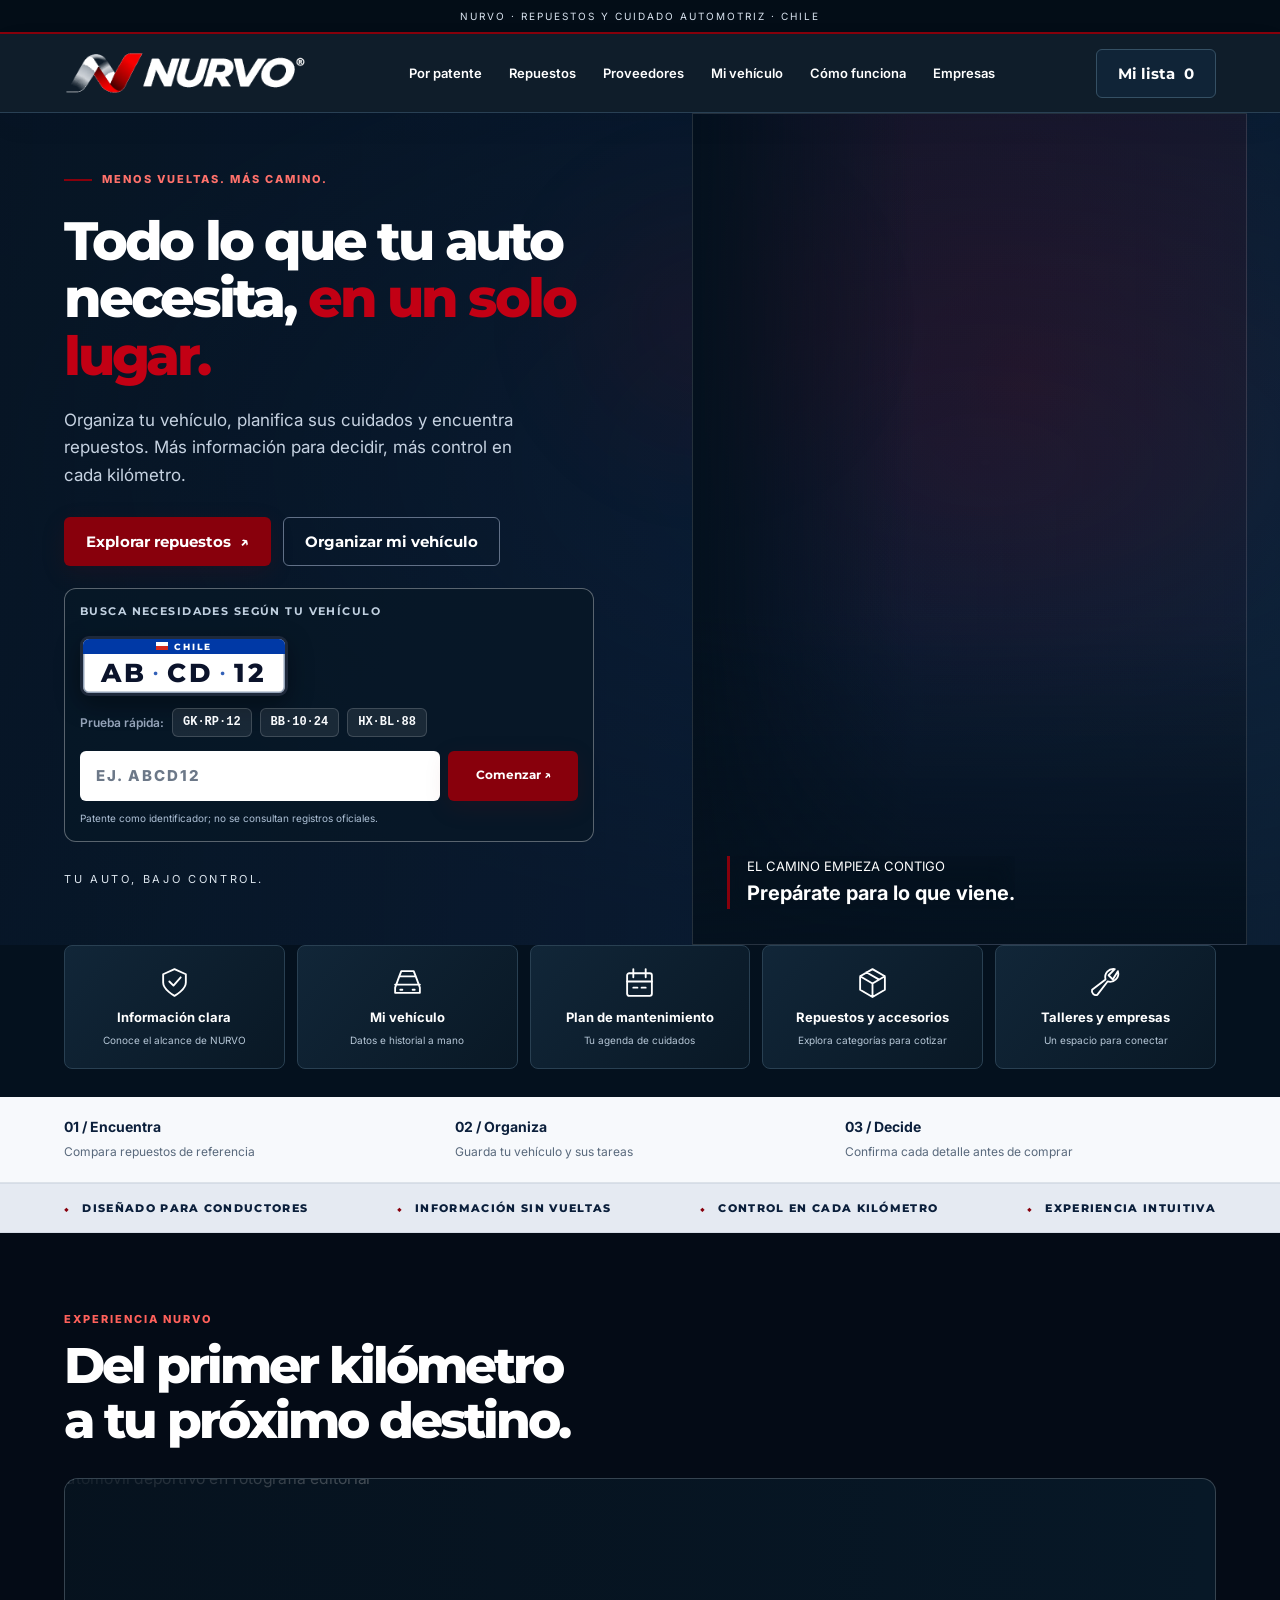
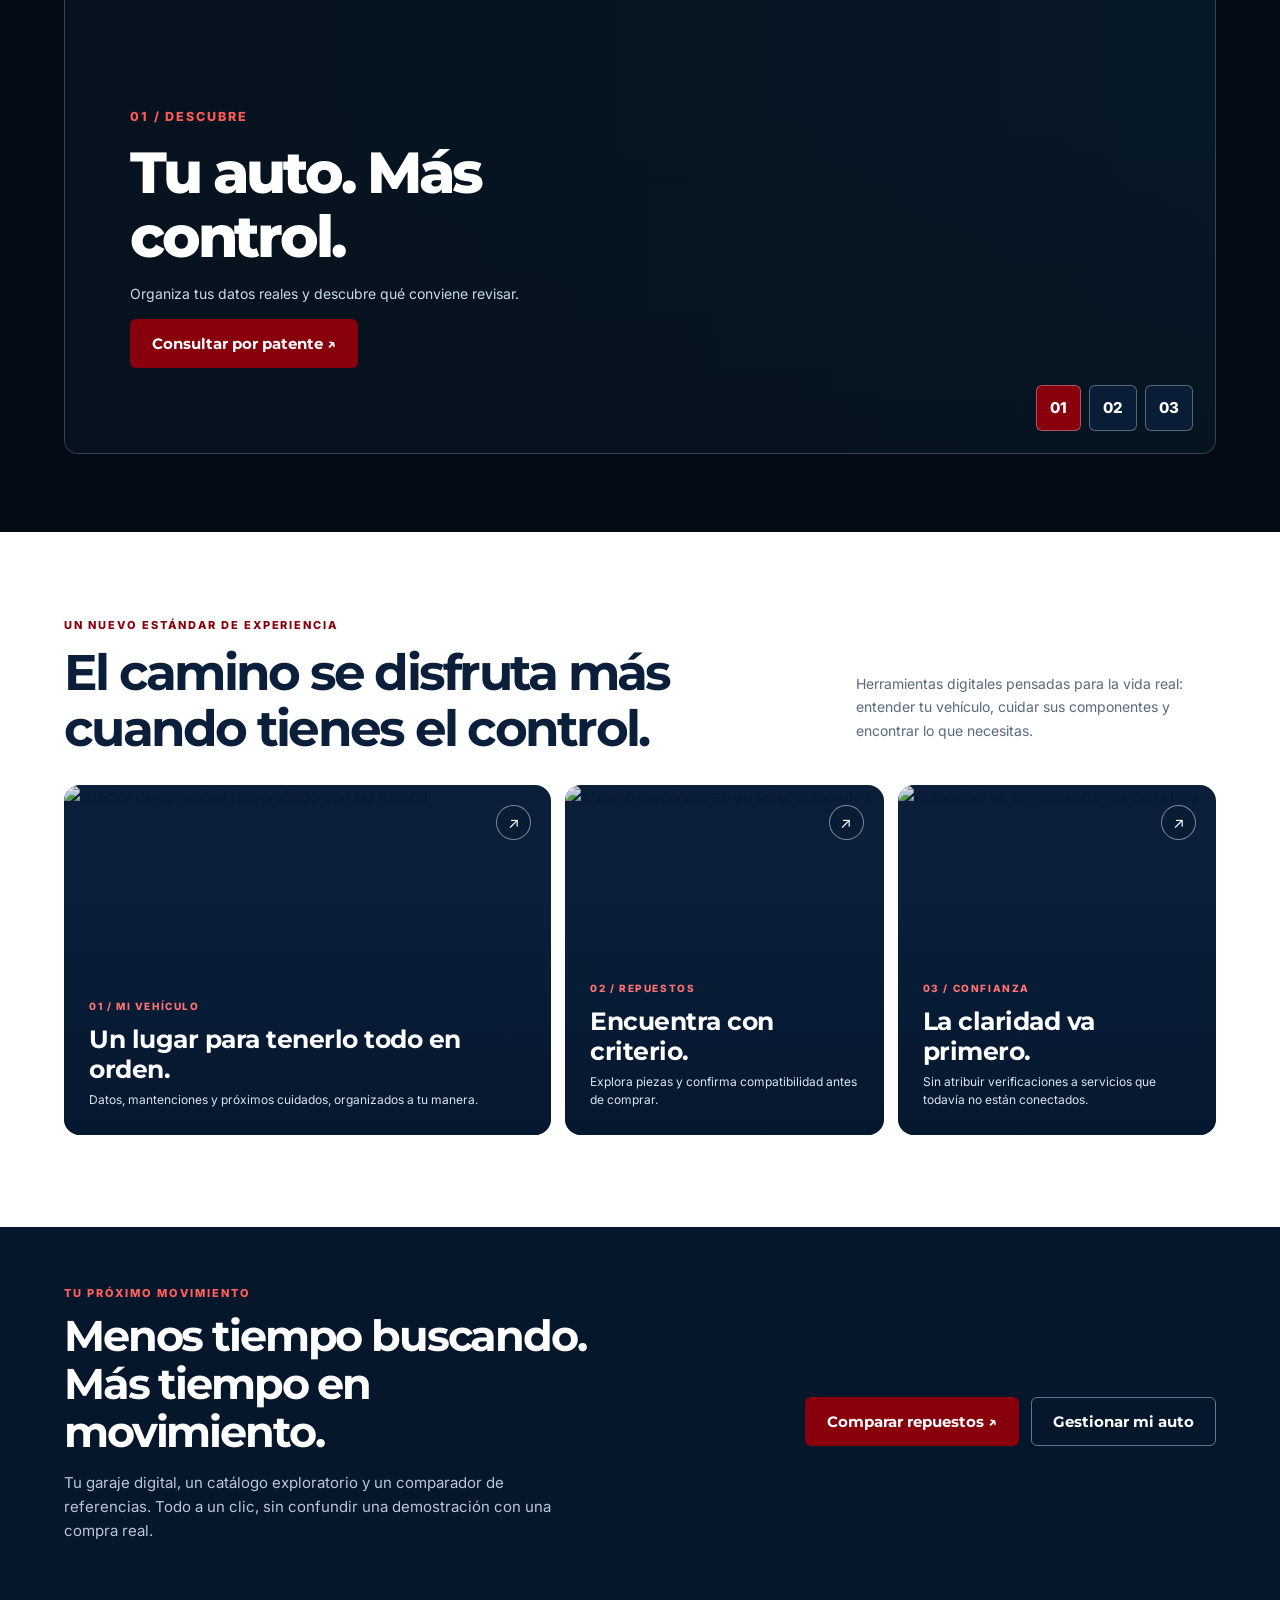
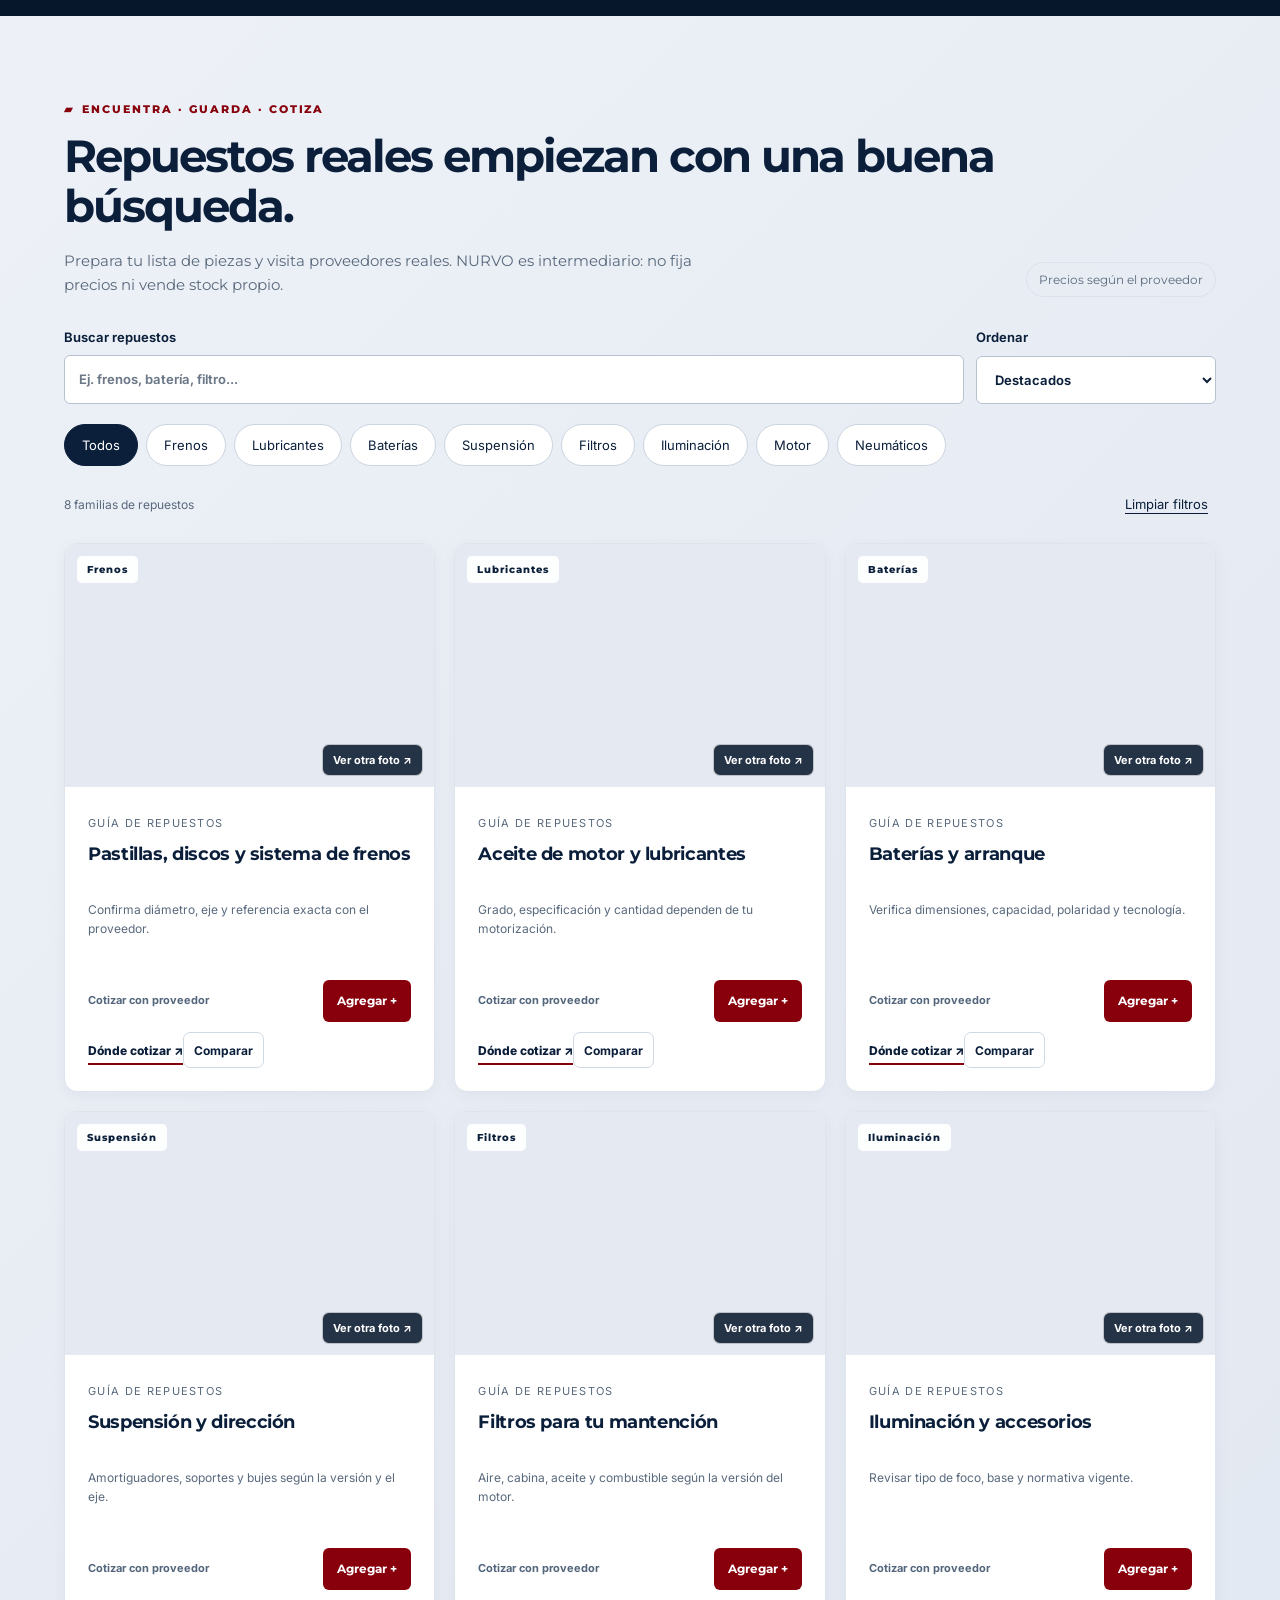
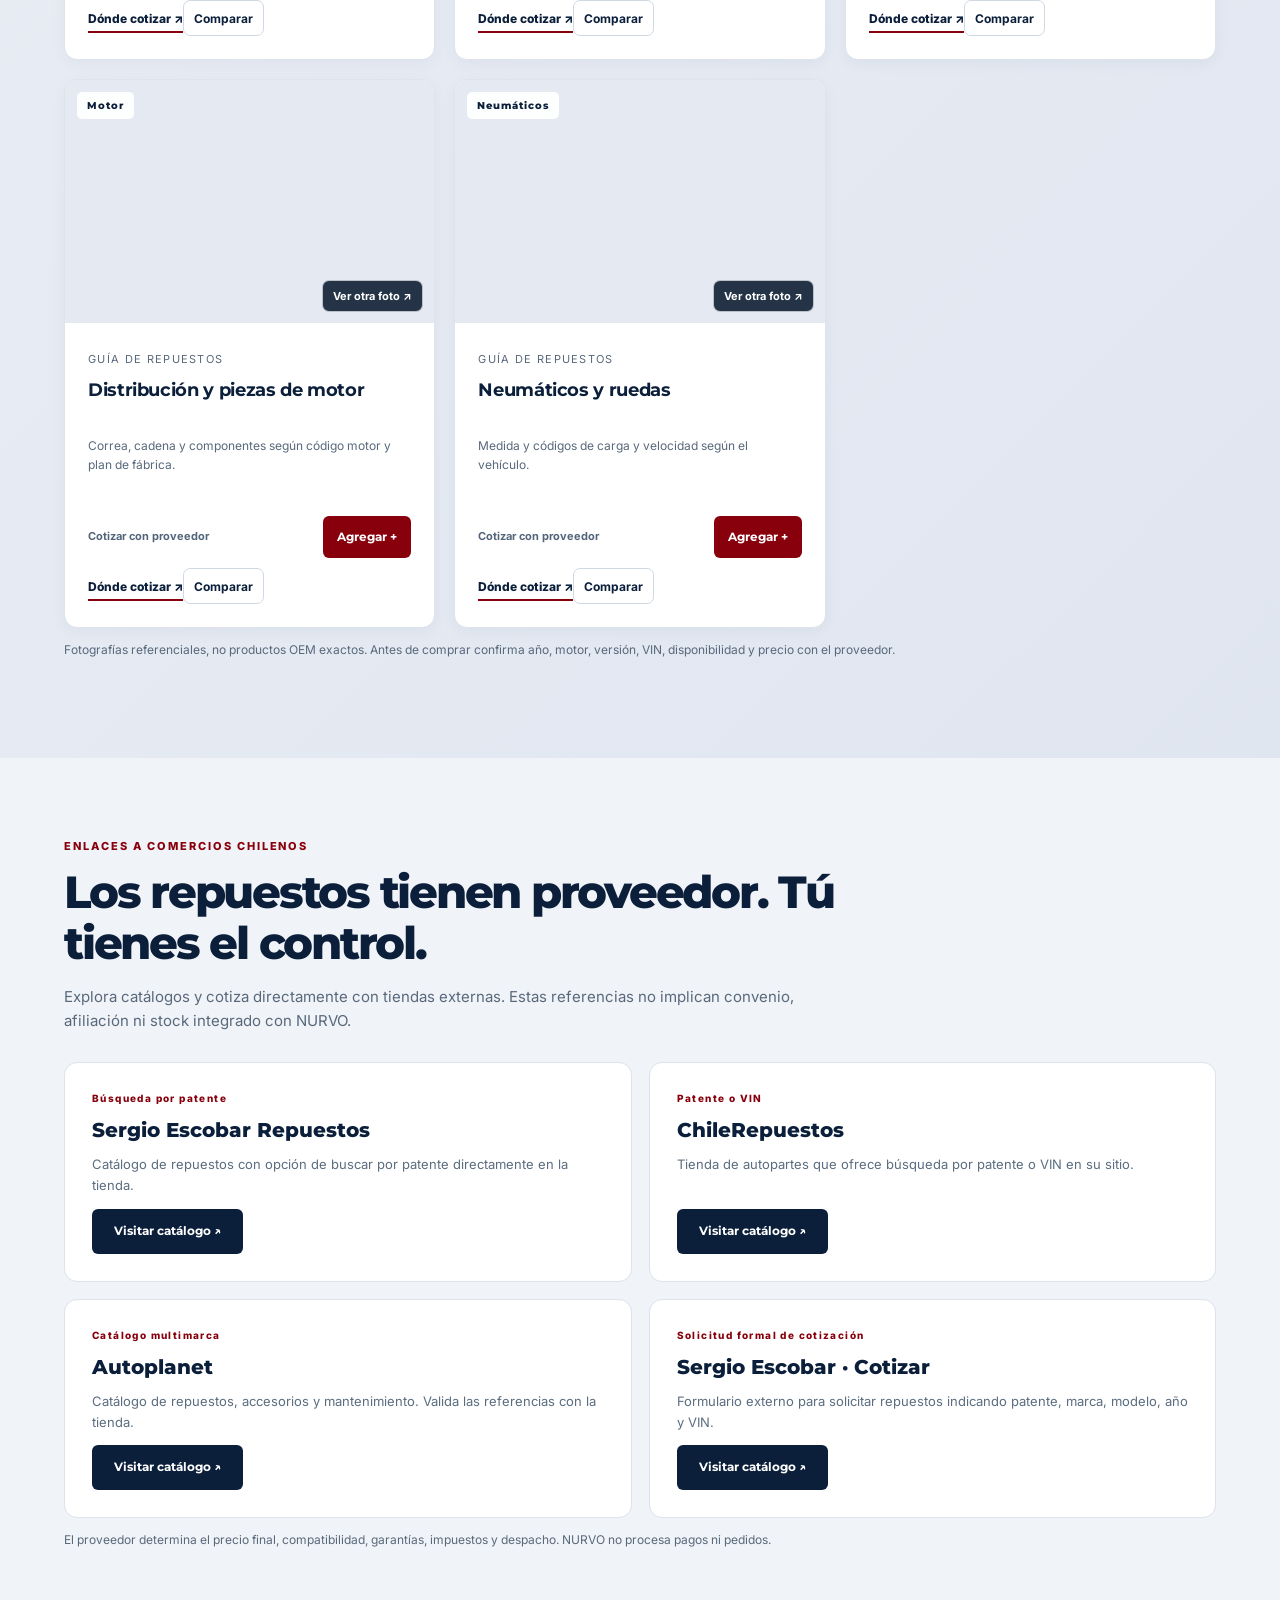
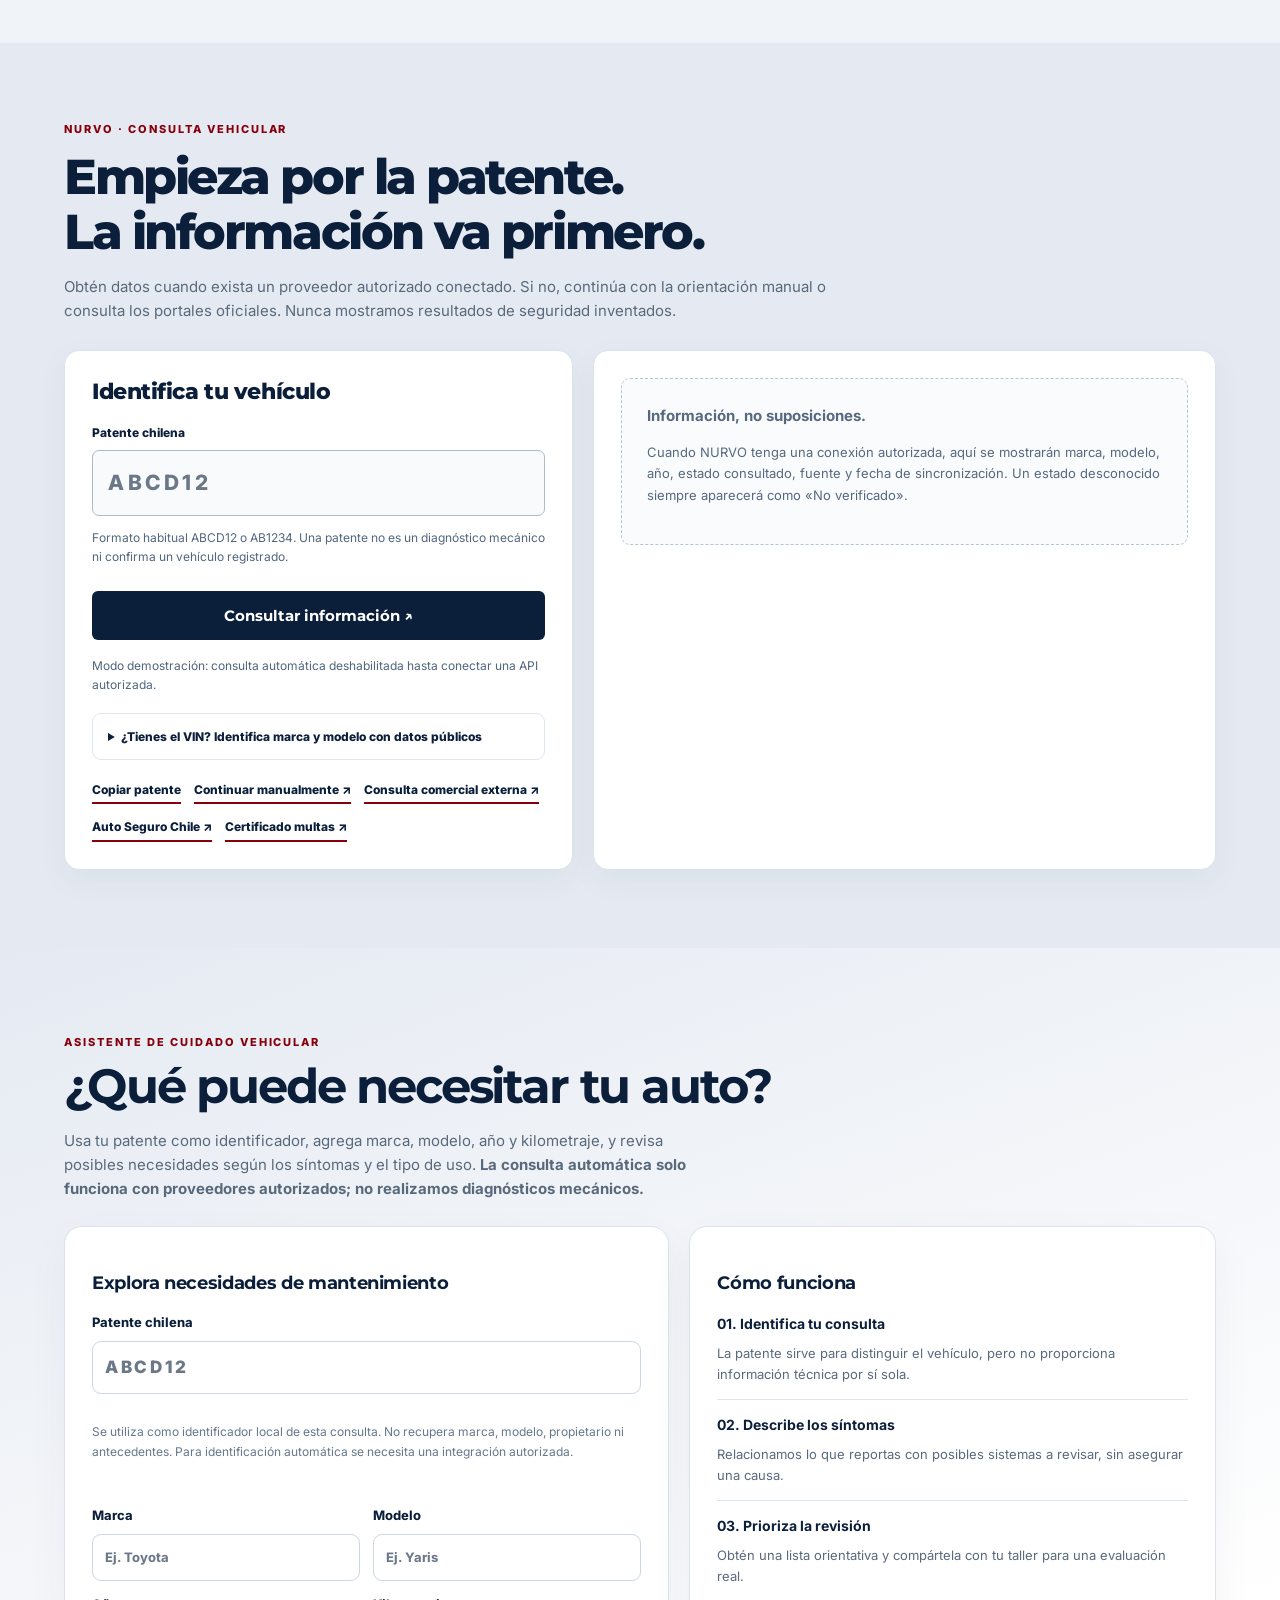
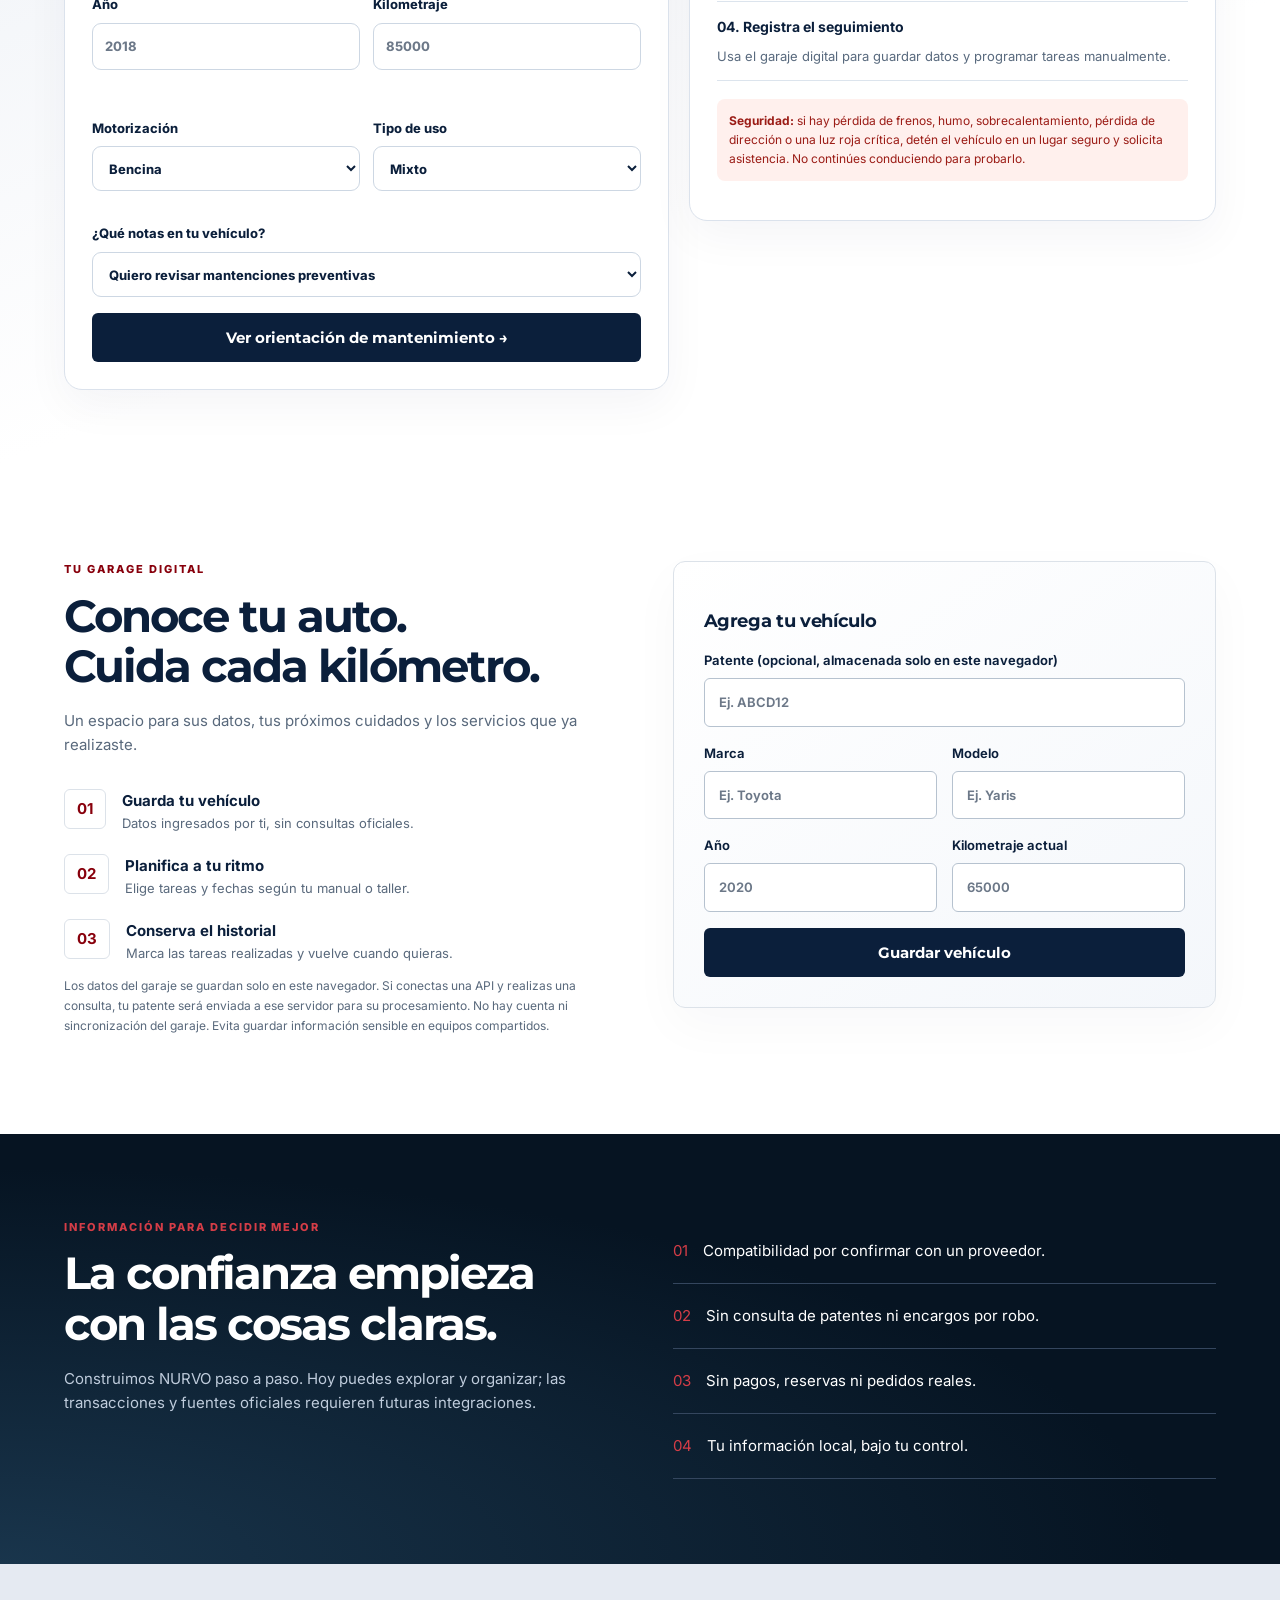
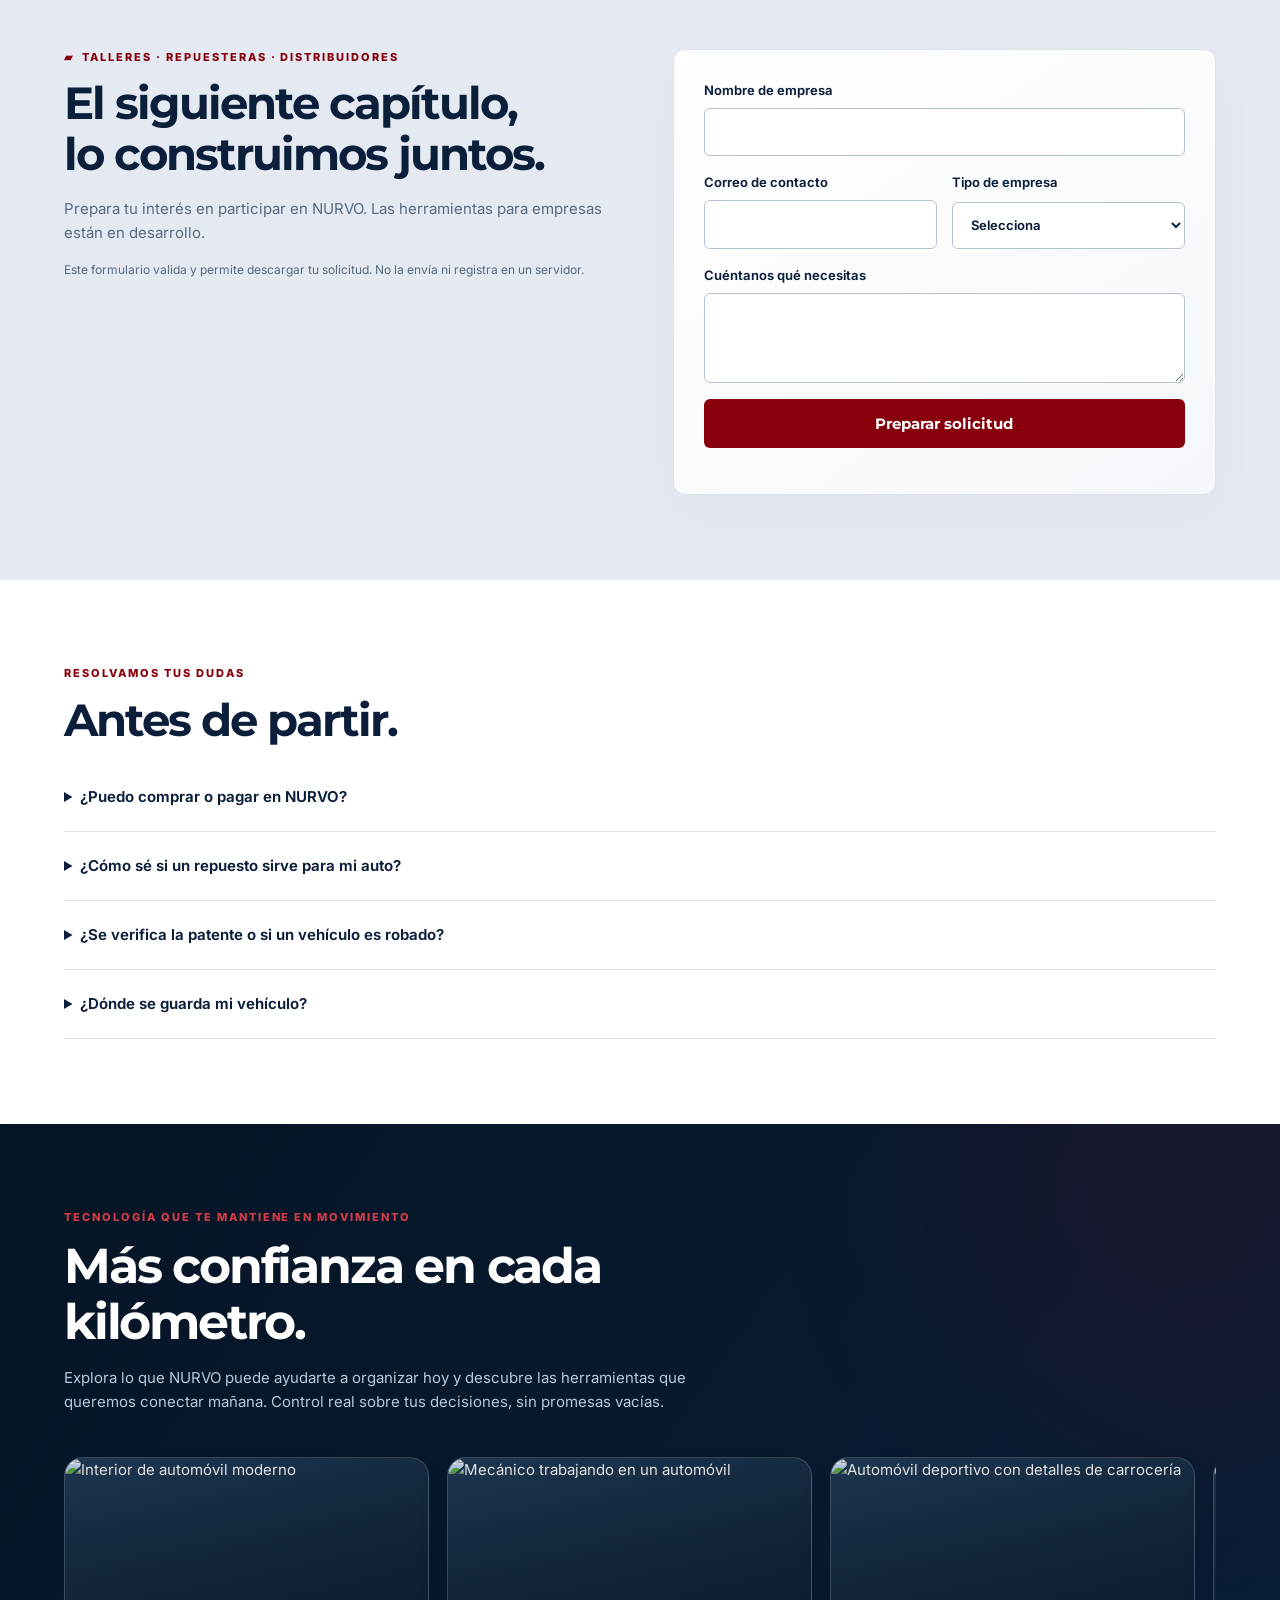
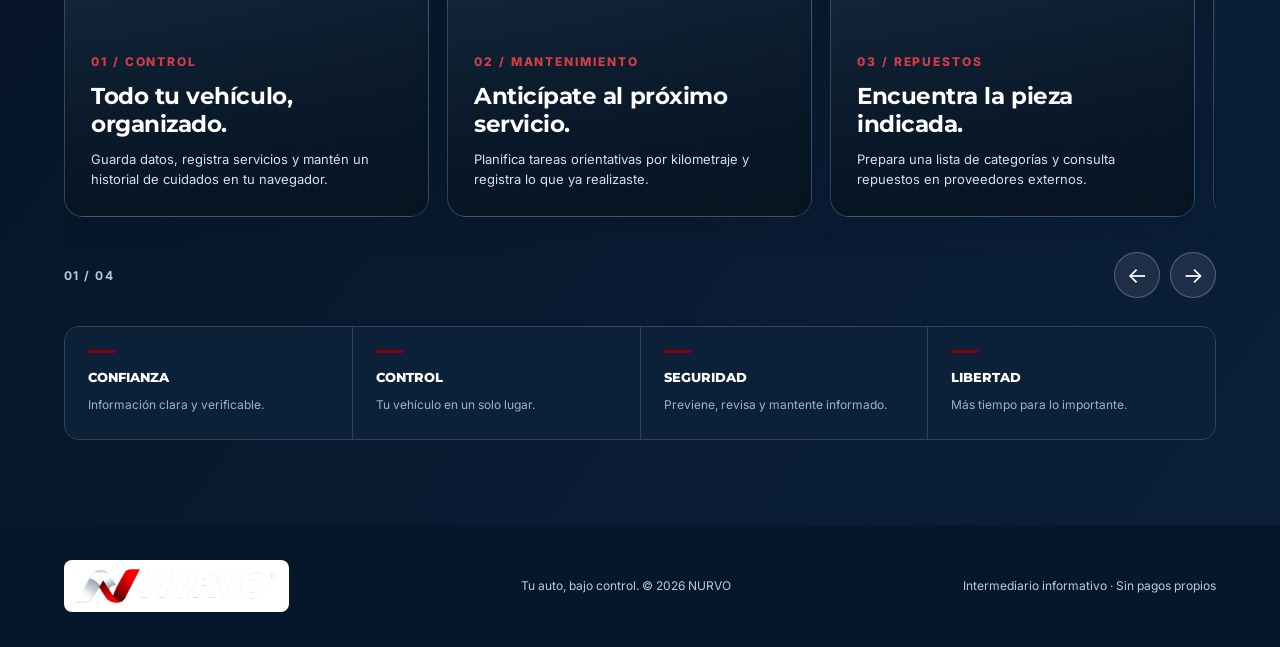
==== index.html @ 5e65810d "Refine NURVO design: high-res logo with transparent typography, luxury wine red palette, and vector " ====
<!doctype html>
<html lang="es"><head><meta charset="utf-8"><meta name="viewport" content="width=device-width, initial-scale=1"><meta name="theme-color" content="#0B1F3B"><meta name="nurvo-brand-version" content="2026-11-01-live-api-v8"><meta name="description" content="NURVO: identifica necesidades de mantenimiento, organiza tu vehículo y encuentra proveedores de repuestos automotrices en Chile."><title>NURVO — Tu auto, bajo control</title><link rel="preconnect" href="https://fonts.googleapis.com"><link rel="preconnect" href="https://fonts.gstatic.com" crossorigin><link href="https://fonts.googleapis.com/css2?family=Inter:wght@400;500;600;700;800&amp;family=Montserrat:ital,wght@0,600;0,700;0,800;0,900;1,800;1,900&amp;display=swap" rel="stylesheet">
<style>
:root{--navy:#0B1F3B;--red:#88000C;--muted:#59697c;--line:#dce2e9;--paper:#f4f6f8}*{box-sizing:border-box}html{scroll-behavior:smooth;scroll-padding-top:100px}body{margin:0;color:var(--navy);background:white;font:15px/1.6 system-ui,-apple-system,Segoe UI,sans-serif}button,input,select,textarea{font:inherit}button,a,input,select,textarea{-webkit-tap-highlight-color:transparent}button,a{touch-action:manipulation}a{color:inherit;text-decoration:none}button{cursor:pointer}button:disabled{cursor:not-allowed;opacity:.5}:focus-visible{outline:3px solid #287ac9;outline-offset:4px}.wrap{width:min(1240px,90%);margin:auto}.topline{background:var(--navy);color:#d9e3ef;font-size:11px;letter-spacing:.13em;text-align:center;padding:8px}header{position:sticky;top:0;z-index:20;background:#fffffff5;backdrop-filter:blur(12px);border-bottom:1px solid var(--line)}.bar{display:flex;align-items:center;justify-content:space-between;gap:20px;height:82px}.logo{font-size:28px;letter-spacing:-1.5px;font-weight:900}.logo i{color:var(--red);font-style:normal;margin-right:7px}nav{display:flex;gap:27px;font-weight:600;font-size:13px}nav a:hover{color:var(--red)}.actions{display:flex;gap:8px}.btn{display:inline-flex;align-items:center;justify-content:center;gap:9px;padding:13px 21px;border:1px solid transparent;border-radius:7px;background:var(--red);color:white;font-weight:700;line-height:1.4;min-height:46px}.btn:hover{background:#680007}.btn.secondary{background:white;border-color:var(--line);color:var(--navy)}.btn.secondary:hover{background:#edf1f5}.btn.dark{background:var(--navy)}.menu{display:none}.hero{background:var(--navy);color:white;position:relative;overflow:hidden}.hero-grid{display:grid;grid-template-columns:1.05fr 1fr;min-height:580px;align-items:center;gap:35px}.hero-copy{padding:65px 0;position:relative;z-index:1}.eyebrow{text-transform:uppercase;font-size:11px;font-weight:800;letter-spacing:.18em;color:var(--red)}.hero .eyebrow{color:#d43d47}.hero h1{font-size:clamp(42px,5.1vw,72px);line-height:1.04;letter-spacing:-.055em;margin:23px 0}.hero h1 em{font-style:normal;color:#d43d47}.hero p{color:#c6d2e1;max-width:470px;font-size:17px}.hero-visual{height:100%;position:relative;min-height:440px;background:linear-gradient(90deg,#0b1f3b,transparent 40%),url('https://images.unsplash.com/photo-1492144534655-ae79c964c9d7?auto=format&fit=crop&w=1400&q=85') 55% center/cover}.hero-visual:after{content:'';position:absolute;inset:0;background:linear-gradient(0deg,#0b1f3b,transparent 35%)}.hero-label{position:absolute;z-index:1;bottom:45px;left:30px;border-left:3px solid var(--red);padding-left:17px;font-size:13px}.hero-label strong{display:block;font-size:20px}.cta{display:flex;gap:12px;flex-wrap:wrap;margin-top:28px}.hero .secondary{background:transparent;color:white;border-color:#617087}.strip{border-bottom:1px solid var(--line)}.strip .wrap{display:grid;grid-template-columns:repeat(3,1fr);padding:23px 0;gap:20px}.strip strong{display:block;font-size:14px}.strip span{font-size:12px;color:var(--muted)}section{padding:85px 0}h2{font-size:clamp(30px,3.5vw,45px);letter-spacing:-.045em;line-height:1.12;margin:12px 0 18px}h3{line-height:1.3;letter-spacing:-.02em}.lead{color:var(--muted);max-width:650px}.section-head{display:flex;justify-content:space-between;align-items:end;gap:25px}.section-head p{margin-bottom:0}.demo{font-size:12px;border:1px solid var(--line);padding:7px 12px;border-radius:30px;white-space:nowrap;color:var(--muted)}.catalog{background:var(--paper)}.toolbar{display:grid;grid-template-columns:1fr 190px 190px;gap:12px;margin:30px 0 18px}.field,label{display:grid;gap:7px;font-size:13px;font-weight:650}input,select,textarea{width:100%;padding:13px 14px;border:1px solid #b6c2cf;border-radius:6px;background:white;color:var(--navy);min-width:0}textarea{resize:vertical}input::placeholder{color:#6c7888}.chips{display:flex;gap:8px;flex-wrap:wrap;margin:20px 0}.chip{border:1px solid #cbd5df;background:white;border-radius:25px;padding:10px 17px;color:var(--navy);font-size:13px;min-height:42px}.chip[aria-pressed=true]{background:var(--navy);border-color:var(--navy);color:white}.resultbar{display:flex;justify-content:space-between;align-items:center;font-size:12px;color:var(--muted);margin:20px 0}.link{background:none;border:0;text-decoration:underline;text-underline-offset:4px;color:var(--navy);padding:8px;font-size:13px}.products{display:grid;grid-template-columns:repeat(3,1fr);gap:22px}.product{background:white;border:1px solid var(--line);border-radius:11px;overflow:hidden;transition:transform .2s,box-shadow .2s}.product:hover{transform:translateY(-4px);box-shadow:0 15px 30px #0b1f3b12}.product-art{height:195px;background:radial-gradient(ellipse at center,#fff,#e6ebf0);display:grid;place-items:center;position:relative}.product-art svg{width:150px;height:130px;filter:drop-shadow(4px 10px 6px #0b1f3b24)}.part-tag{position:absolute;top:15px;left:17px;font-size:10px;letter-spacing:.12em;color:#617083}.info{padding:22px}.info small{color:var(--muted);font-size:11px;text-transform:uppercase;letter-spacing:.12em}.info h3{font-size:18px;margin:9px 0}.info p{font-size:12px;color:var(--muted)}.product-bottom{display:flex;align-items:center;justify-content:space-between;margin-top:20px;gap:10px}.price{font-size:23px;font-weight:800;letter-spacing:-1px}.product-bottom .btn{padding:10px 14px;font-size:13px}.empty{padding:45px 25px;text-align:center;border:1px dashed #b5c2d1;background:white;border-radius:10px;grid-column:1/-1}.empty p{color:var(--muted)}.split{display:grid;grid-template-columns:1fr 1fr;gap:65px;align-items:start}.panel{background:white;border:1px solid var(--line);border-radius:12px;padding:30px;box-shadow:0 18px 50px #0b1f3b08}.steps{margin-top:32px;display:grid;gap:20px}.step{display:flex;align-items:start;gap:16px}.step b{border:1px solid var(--line);padding:7px 12px;border-radius:6px;color:var(--red)}.step p{margin:0;color:var(--muted);font-size:13px}.step strong{display:block;color:var(--navy);font-size:15px}.grid2{display:grid;grid-template-columns:1fr 1fr;gap:15px}.form-stack{display:grid;gap:16px}.note{color:var(--muted);font-size:12px;line-height:1.7}.vehicle-summary{background:#edf3f8;border-radius:8px;padding:20px;margin-top:20px}.vehicle-summary h3{margin:0}.service-list{display:grid;gap:10px;margin:20px 0;padding:0;list-style:none}.service{border:1px solid var(--line);padding:14px;border-radius:8px;display:flex;gap:12px;justify-content:space-between;align-items:center}.service p{margin:4px 0;font-size:12px;color:var(--muted)}.badge{font-size:11px;font-weight:700;color:#285579;background:#eaf1f8;padding:4px 9px;border-radius:20px}.trust{background:var(--navy);color:white}.trust .lead{color:#bfccdc}.checks{display:grid;gap:0}.checks div{padding:20px 0;border-bottom:1px solid #34465e}.checks span{color:#d43d47;margin-right:15px}.business{background:var(--paper)}details{border-bottom:1px solid var(--line);padding:22px 0}summary{font-weight:650;cursor:pointer}details p{color:var(--muted);max-width:850px}footer{background:#07172b;color:#bdcada;padding:35px 0;font-size:12px}.footer-row{display:flex;justify-content:space-between;gap:25px;align-items:center}footer .logo{color:white}.toast{position:fixed;bottom:22px;left:50%;transform:translateX(-50%);background:var(--navy);color:white;border:1px solid #6d819c;padding:14px 22px;border-radius:9px;z-index:80;box-shadow:0 10px 30px #0003;width:max-content;max-width:90%;font-size:13px}.toast:empty{display:none}dialog{border:0;border-radius:13px;padding:0;width:min(620px,94%);max-height:88dvh;color:var(--navy);box-shadow:0 20px 100px #0004}dialog::backdrop{background:#07172bb3;backdrop-filter:blur(4px)}.dialog-head{display:flex;justify-content:space-between;align-items:center;padding:22px 25px;border-bottom:1px solid var(--line)}.dialog-head h2{font-size:26px;margin:0}.dialog-body{padding:25px}.close{background:var(--paper);border:0;border-radius:50%;width:42px;height:42px;font-size:23px;color:var(--navy)}.cart-row{padding:18px 0;border-bottom:1px solid var(--line)}.cart-row strong{display:block}.cart-controls{display:flex;align-items:center;gap:12px;margin-top:12px}.qty{border:1px solid var(--line);background:white;width:38px;height:38px;border-radius:5px}.total{display:flex;justify-content:space-between;font-size:23px;font-weight:800;margin:25px 0}.success{padding:18px;background:#edf5ef;border-radius:8px;color:#205338}.skip{position:absolute;top:-100px}.skip:focus{top:0;z-index:100;background:white;padding:15px}[hidden]{display:none!important}@media(max-width:950px){nav{gap:15px}.hero-grid{grid-template-columns:1.15fr 1fr}.split{gap:30px}.toolbar{grid-template-columns:1fr 150px 165px}.bar{gap:12px}}@media(max-width:760px){.bar{height:70px}.logo{font-size:25px}.menu{display:inline-flex;padding:10px 13px}nav{display:none;position:absolute;top:70px;left:0;right:0;background:white;padding:20px 5%;box-shadow:0 15px 25px #0b1f3b15}nav.open{display:grid}nav a{padding:10px}.hero-grid{grid-template-columns:1fr;gap:0}.hero-copy{padding:55px 0 25px}.hero h1{font-size:52px;max-width:570px}.hero-visual{min-height:260px;margin:0 -5.6%;background-position:50% 55%}.hero-label{bottom:25px}.strip .wrap{grid-template-columns:1fr;gap:15px}.strip strong,.strip span{display:inline}.strip span{margin-left:8px}.section-head{display:block}.demo{display:inline-block;margin-top:15px}.products{grid-template-columns:repeat(2,1fr)}.toolbar{grid-template-columns:1fr 1fr}.toolbar label:first-child{grid-column:1/-1}.split{grid-template-columns:1fr;gap:30px}section{padding:60px 0}.footer-row{align-items:start;flex-direction:column}}@media(max-width:460px){.actions .btn{padding:10px;font-size:12px}.hero h1{font-size:44px}.products{grid-template-columns:1fr}.grid2{grid-template-columns:1fr}.panel{padding:22px}.toolbar{grid-template-columns:1fr}.toolbar label:first-child{grid-column:auto}.product-art{height:180px}.topline{font-size:9px}.strip span{display:block;margin:0}.resultbar{align-items:start}.section-head h2{font-size:34px}}@media(prefers-reduced-motion:reduce){html{scroll-behavior:auto}*,*:before,*:after{transition:none!important}}

body{font-family:Inter,system-ui,sans-serif}h1,h2,h3,.logo{font-family:Montserrat,Inter,system-ui,sans-serif}.logo{display:inline-flex;align-items:center;gap:8px;font-style:italic;letter-spacing:-1px;font-weight:900}.brand-mark{width:47px;height:33px;flex:none}.hero{background:radial-gradient(ellipse at 95% 80%,#8b001633,transparent 45%),#061423}.hero-visual{background-image:linear-gradient(90deg,#061423,transparent 45%),linear-gradient(0deg,#88000c22,#07162633),url('https://images.unsplash.com/photo-1492144534655-ae79c964c9d7?auto=format&fit=crop&w=1400&q=85');border-right:2px solid #88000c;box-shadow:20px 0 65px #88000c22}.hero-visual:after{background:linear-gradient(0deg,#061423,transparent 40%)}.hero h1{font-weight:800;font-size:clamp(42px,5vw,68px)}.topline{border-bottom:2px solid #88000c}.hero .eyebrow:before{content:'';display:inline-block;width:28px;height:2px;background:#88000c;margin-right:10px;vertical-align:middle}.trust .eyebrow{color:#d43d47}.trust h2{font-weight:700}@media(max-width:460px){.brand-mark{width:35px}.logo{font-size:23px;gap:4px}.hero h1{font-size:43px}.bar{gap:8px}}

/* NURVO visual identity: dark automotive surfaces, crisp typography and red signals. */
:root{--paper:#E5EAF2}header{background:#061422f5;border-bottom:1px solid #294054;color:white}.bar{height:78px}.bar .logo{color:white}.bar .secondary{background:#102437;color:white;border-color:#355064}.bar .secondary:hover{background:#1a344c}nav a{position:relative}nav a:after{content:'';position:absolute;left:0;bottom:-12px;width:0;height:3px;background:var(--red);transition:width .2s}nav a:hover:after,nav a:focus-visible:after{width:100%}.topline{background:#030d17;font-size:10px;letter-spacing:.2em}.hero{background:#04111e}.hero-grid{grid-template-columns:1.2fr 1fr;min-height:510px;gap:0}.hero h1{font-size:clamp(37px,4.2vw,60px);line-height:1.08;letter-spacing:-.045em;max-width:760px}.hero h1 em{color:white}.hero-copy{padding:58px 0 45px}.hero .note{font-size:11px;letter-spacing:.24em;margin-top:28px;color:#dce5ee}.hero-visual{min-height:510px;margin-right:-6%;border-right:0;box-shadow:none;background-position:48% center;background-image:linear-gradient(90deg,#04111e,transparent 40%),linear-gradient(0deg,#04111e11,#88000c1a),url('https://images.unsplash.com/photo-1492144534655-ae79c964c9d7?auto=format&fit=crop&w=1400&q=85')}.hero-visual:after{background:linear-gradient(0deg,#04111e,transparent 40%)}.hero-label{bottom:36px;left:35px}.quick-access{background:#04111e;padding:0 0 28px;color:white}.quick-grid{display:grid;grid-template-columns:repeat(5,1fr);gap:12px}.quick-grid a{background:linear-gradient(130deg,#112638,#091825);border:1px solid #294052;border-radius:8px;display:flex;flex-direction:column;align-items:center;text-align:center;padding:20px 12px;transition:background .2s,transform .2s}.quick-grid a:hover{background:#18344c;transform:translateY(-3px);border-color:#dc2829}.quick-grid svg{width:33px;height:33px;fill:none;stroke:currentColor;stroke-width:1.8;stroke-linecap:round;stroke-linejoin:round;margin-bottom:10px}.quick-grid strong{font-size:13px;line-height:1.3;max-width:160px}.quick-grid span{font-size:10px;color:#b6c7d7;margin-top:7px}.strip{background:#f7f9fc}.strip .wrap{padding:19px 0}.catalog{background:linear-gradient(135deg,#edf1f7,#e0e6f0)}.catalog .eyebrow:before,.business .eyebrow:before{content:'▰';margin-right:8px}.product-art{background:radial-gradient(ellipse at 50% 35%,#213b51,#061523)}.part-tag{color:#adbed0}.product-art svg{filter:drop-shadow(4px 12px 9px #0008)}.product{border-color:#cdd6e3;box-shadow:0 6px 16px #0b1f3b0c}.panel{background:linear-gradient(145deg,#fff,#f4f7fb)}.trust{background:radial-gradient(ellipse at 0 100%,#19354c,#061422 65%)}.business{background:#e5eaf2}.btn{border-radius:6px}.hero .btn{box-shadow:0 7px 24px #88000c20}.hero .btn.secondary{box-shadow:none}.hero .eyebrow{color:#ff716b}footer .logo{color:white}@media(max-width:760px){.bar{height:70px}nav{background:#071827;top:70px;color:white;border-bottom:1px solid #355064}nav a:hover{color:#d43d47}.hero-grid{grid-template-columns:1fr}.hero-copy{padding:42px 0 20px}.hero h1{font-size:44px}.hero-visual{min-height:280px;margin:0 -5.6%;background-position:50% 53%}.hero-label{bottom:20px;left:25px}.quick-grid{grid-template-columns:repeat(3,1fr);gap:9px}.quick-grid a{padding:16px 9px}.quick-grid strong{font-size:12px}.quick-grid span{font-size:10px}.quick-grid a:last-child{grid-column:auto}.quick-access{padding-top:10px}}@media(max-width:460px){.hero h1{font-size:37px}.hero p{font-size:15px}.quick-grid{grid-template-columns:repeat(2,1fr)}.quick-grid a:last-child{grid-column:1/-1;display:grid;grid-template-columns:35px 1fr;column-gap:15px;text-align:left;padding:14px 22px}.quick-grid a:last-child svg{grid-row:1/3;margin:0}.quick-grid a:last-child strong{max-width:none}.quick-grid a:last-child span{margin-top:2px}.hero-label strong{font-size:17px}.hero .note{letter-spacing:.13em}.hero-visual{min-height:250px}.hero .cta{gap:10px}.hero .cta .btn{font-size:13px;padding:12px 15px}.strip .wrap{gap:10px}.strip span{font-size:11px}.product-art{height:175px}}

/* NURVO visual identity 2026 — interaction layer */
:root{--paper:#E5EAF2;--red:#88000C;--navy:#0B1F3B}
body{font-family:Inter,system-ui,-apple-system,sans-serif}
h1,h2,h3,.logo,.btn,.section-head{font-family:Montserrat,Inter,sans-serif}
.logo{font-style:italic;letter-spacing:-.065em;font-weight:900}
.hero{background:radial-gradient(circle at 80% 32%,#88000c2b,transparent 30%),linear-gradient(115deg,#061525,#0B1F3B 65%,#112944)}
.hero:before{content:"";position:absolute;inset:0;background:linear-gradient(90deg,#071727c9 0%,#07172755 65%,#07172788),url('https://images.unsplash.com/photo-1492144534655-ae79c964c9d7?auto=format&fit=crop&w=1800&q=85') center/cover;opacity:.47;pointer-events:none}
.hero .wrap{position:relative;z-index:1}
.hero h1{letter-spacing:-.055em}
.hero h1 em{color:#c20014}
header{box-shadow:0 10px 32px #0b1f3b0b}
.btn,.product-card,.category-card,.service-card{transition:transform .25s ease,box-shadow .25s ease,background-color .25s ease}
.btn:hover{transform:translateY(-2px);box-shadow:0 9px 24px #88000c33}
.product-card:hover,.category-card:hover,.service-card:hover{transform:translateY(-4px)}
.nurvo-showcase{background:#071727;color:#fff;padding:85px 0;overflow:hidden;position:relative}
.nurvo-showcase:before{content:"";position:absolute;width:520px;height:520px;border-radius:50%;background:#88000c1b;filter:blur(85px);right:-180px;top:-200px;pointer-events:none}
.nurvo-showcase .eyebrow{color:#d43d47}
.nurvo-showcase h2{font-size:clamp(29px,4vw,49px);line-height:1.14;letter-spacing:-.045em;margin:12px 0 16px;max-width:690px}
.nurvo-showcase .intro{color:#b9c9db;max-width:670px}
.nurvo-rail{display:flex;gap:18px;overflow-x:auto;scroll-snap-type:x mandatory;scrollbar-width:none;padding:28px 2px 35px;scroll-behavior:smooth}
.nurvo-rail::-webkit-scrollbar{display:none}
.nurvo-slide{position:relative;flex:0 0 min(78vw,365px);min-height:360px;border:1px solid #ffffff2b;border-radius:19px;overflow:hidden;scroll-snap-align:start;background:linear-gradient(150deg,#203954,#091a2c);display:flex;flex-direction:column;justify-content:flex-end;isolation:isolate;transition:transform .3s ease,border-color .3s ease}
.nurvo-slide:hover{transform:translateY(-6px);border-color:#f04545}
.nurvo-slide:before{content:"";position:absolute;inset:0;background:linear-gradient(0deg,#071523 0%,#07152399 42%,#07152318 100%);z-index:-1}
.nurvo-slide img{position:absolute;inset:0;width:100%;height:100%;object-fit:cover;z-index:-2;transition:transform .65s ease}
.nurvo-slide:hover img{transform:scale(1.065)}
.nurvo-slide .slide-copy{padding:26px}
.nurvo-slide .slide-index{color:#d43d47;font-size:12px;font-weight:800;letter-spacing:.16em}
.nurvo-slide h3{font-size:23px;line-height:1.2;margin:10px 0}
.nurvo-slide p{font-size:13px;color:#d5e1ee;line-height:1.6;margin:0}
.nurvo-controls{display:flex;gap:10px;align-items:center;justify-content:flex-end}
.nurvo-controls button{background:#ffffff14;color:white;border:1px solid #ffffff42;border-radius:100%;width:46px;height:46px;font-size:22px;cursor:pointer;transition:background .2s}
.nurvo-controls button:hover{background:#88000C}
.nurvo-counter{margin-right:auto;font-weight:700;color:#b9c9db;letter-spacing:.12em;font-size:12px}
.nurvo-values{display:grid;grid-template-columns:repeat(4,1fr);gap:1px;background:#30435a;border:1px solid #30435a;border-radius:15px;overflow:hidden;margin-top:28px}
.nurvo-value{background:#0c2037;padding:23px}
.nurvo-value b{display:block;color:#fff;font:800 13px Montserrat;margin-bottom:7px}
.nurvo-value span{color:#9eb2c8;font-size:12px;line-height:1.5}
.nurvo-value i{display:block;width:27px;height:3px;background:#88000C;margin-bottom:16px}
[data-nurvo-reveal]{opacity:0;transform:translateY(22px);transition:opacity .7s ease,transform .7s ease}
[data-nurvo-reveal].is-visible{opacity:1;transform:none}
@media(max-width:780px){.nurvo-showcase{padding:62px 0}.nurvo-values{grid-template-columns:repeat(2,1fr)}.nurvo-slide{flex-basis:min(83vw,330px)}}
@media(prefers-reduced-motion:reduce){html{scroll-behavior:auto}.nurvo-rail{scroll-behavior:auto}[data-nurvo-reveal]{opacity:1;transform:none;transition:none}.nurvo-slide,.nurvo-slide img,.btn{transition:none}}

/* Editorial automotive art direction — GPU-friendly progressive enhancement */
:root{--nurvo-ease:cubic-bezier(.2,.8,.2,1)}
html{scroll-behavior:smooth}
body{font-family:Inter,Arial,sans-serif;text-rendering:optimizeLegibility;-webkit-font-smoothing:antialiased}
h1,h2,h3{font-family:Montserrat,Inter,sans-serif}
#nurvo-progress{position:fixed;top:0;left:0;z-index:100;width:100%;height:3px;transform:scaleX(0);transform-origin:left;background:linear-gradient(90deg,#88000C,#ff5757);pointer-events:none}
.hero{isolation:isolate}
.hero:before{opacity:.32!important;filter:saturate(.72)}
.hero:after{content:"";position:absolute;inset:0;z-index:0;pointer-events:none;background:radial-gradient(ellipse at 77% 42%,transparent 0%,#07152566 70%)}
.hero-grid{position:relative;z-index:2}
.hero-copy{animation:nurvo-enter .85s var(--nurvo-ease) both}
.hero-visual{animation:nurvo-enter 1s .12s var(--nurvo-ease) both}
@keyframes nurvo-enter{from{opacity:0;transform:translateY(22px)}to{opacity:1;transform:translateY(0)}}
.nurvo-editorial{padding:85px 0 92px;background:#fff}
.nurvo-editorial .eyebrow{color:#88000C}
.nurvo-editorial-head{display:flex;align-items:end;justify-content:space-between;gap:28px;margin-bottom:28px}
.nurvo-editorial h2{font-size:clamp(30px,4vw,50px);line-height:1.12;letter-spacing:-.055em;margin:10px 0 0;max-width:680px}
.nurvo-editorial-head p{max-width:360px;color:#59697c;font-size:14px;line-height:1.7}
.nurvo-photo-grid{display:grid;grid-template-columns:1.3fr .85fr .85fr;gap:14px}
.nurvo-photo{position:relative;min-height:350px;border-radius:16px;overflow:hidden;background:#0B1F3B;isolation:isolate;display:flex;align-items:flex-end}
.nurvo-photo img{position:absolute;inset:0;width:100%;height:100%;object-fit:cover;z-index:-2;transition:transform .8s var(--nurvo-ease);filter:saturate(.84) contrast(1.04)}
.nurvo-photo:after{content:"";position:absolute;inset:0;z-index:-1;background:linear-gradient(0deg,#05172de8,#05172d1c 67%)}
.nurvo-photo:hover img{transform:scale(1.055)}
.nurvo-photo-content{padding:25px;color:white}
.nurvo-photo-content small{display:block;font-weight:800;letter-spacing:.16em;color:#ff7373;font-size:10px}
.nurvo-photo-content h3{font-size:clamp(18px,2vw,25px);line-height:1.2;margin:10px 0 7px}
.nurvo-photo-content p{font-size:12px;line-height:1.55;color:#dbe4ef;margin:0}
.nurvo-photo:focus-visible{outline:3px solid #88000C;outline-offset:4px}
.nurvo-photo .photo-arrow{position:absolute;right:20px;top:20px;border:1px solid #ffffff77;border-radius:50%;width:35px;height:35px;display:grid;place-items:center;color:#fff;background:#081a2a55;transition:transform .2s}
.nurvo-photo:hover .photo-arrow{transform:translate(3px,-3px)}
.nurvo-ticker{overflow:hidden;background:#E5EAF2;border-top:1px solid #d5dce6;border-bottom:1px solid #d5dce6}
.nurvo-ticker-inner{display:flex;align-items:center;justify-content:space-between;gap:16px;padding:17px 0;color:#0B1F3B;font:800 11px Montserrat;letter-spacing:.12em;text-transform:uppercase}
.nurvo-ticker-inner span:before{content:"◆";font-size:8px;color:#88000C;margin-right:12px}
.nurvo-rail{overscroll-behavior-inline:contain}
.nurvo-slide{box-shadow:0 20px 36px #00000012}
.nurvo-slide:focus-within{outline:2px solid #fff}
.nurvo-showcase{background:linear-gradient(125deg,#061525,#0B1F3B)}
@media(max-width:900px){.nurvo-photo-grid{grid-template-columns:1fr 1fr}.nurvo-photo:first-child{grid-column:1/-1;min-height:330px}.nurvo-photo{min-height:290px}.nurvo-ticker-inner{flex-wrap:wrap;justify-content:center}}
@media(max-width:560px){.nurvo-editorial{padding:55px 0}.nurvo-editorial-head{display:block}.nurvo-photo-grid{grid-template-columns:1fr}.nurvo-photo:first-child{grid-column:auto}.nurvo-photo{min-height:310px}.nurvo-ticker-inner{gap:8px 18px;font-size:10px}}
@media(prefers-reduced-motion:reduce){.hero-copy,.hero-visual{animation:none}.nurvo-photo img,.nurvo-photo .photo-arrow{transition:none}html{scroll-behavior:auto}}

/* NURVO Motion System 2.0 — progressive, accessible, GPU-friendly */
:root{--motion:cubic-bezier(.22,1,.36,1)}
.logo{display:inline-flex;align-items:center;gap:8px;line-height:1;letter-spacing:-.065em;font-family:Montserrat,Inter,sans-serif;font-style:italic;font-weight:900}
.logo .brand-mark{filter:drop-shadow(0 2px 2px #00000020)}
.brand-lockup{display:inline-flex;flex-direction:column;align-items:flex-start;gap:4px}
.brand-lockup>span{font-size:25px;letter-spacing:-.07em}
.brand-lockup>small{font-family:Montserrat,Inter,sans-serif;font-size:7px;letter-spacing:.23em;font-style:italic;font-weight:800;color:#6b7787;white-space:nowrap}
header.is-scrolled{box-shadow:0 8px 34px #0b1f3b12;border-bottom-color:#d2dce8}
header{transition:box-shadow .35s,border-color .35s}
nav a{position:relative;padding:10px 0}
nav a:after{content:"";position:absolute;left:0;right:100%;bottom:3px;height:2px;background:#88000c;transition:right .3s var(--motion)}
nav a:hover:after,nav a[aria-current="location"]:after{right:0}
.btn{position:relative;overflow:hidden;isolation:isolate;transition:transform .25s var(--motion),background .25s,box-shadow .25s}
.btn:not(:disabled):hover{transform:translateY(-3px);box-shadow:0 12px 28px #07152524}
.btn:not(:disabled):active{transform:translateY(0) scale(.98)}
.btn:after{content:"";position:absolute;inset:0;background:linear-gradient(110deg,transparent 25%,#ffffff30 48%,transparent 65%);transform:translateX(-140%);transition:transform .65s var(--motion);pointer-events:none}
.btn:hover:after{transform:translateX(140%)}
.hero-grid{min-height:560px}
.hero-copy h1{letter-spacing:-.06em;line-height:1.07;text-wrap:balance}
.hero-visual{position:relative;transform-style:preserve-3d;will-change:auto}
.hero-visual:after{content:"";position:absolute;inset:0;pointer-events:none;border:1px solid #ffffff22;border-radius:inherit}
.hero-label{backdrop-filter:blur(10px)}
.quick-grid a,.product,.step,.panel,.nurvo-value{transition:transform .38s var(--motion),box-shadow .38s var(--motion),border-color .25s}
.quick-grid a:hover,.product:hover,.step:hover,.nurvo-value:hover{transform:translateY(-6px);box-shadow:0 22px 44px #0b1f3b15}
[data-motion-reveal]{opacity:0;transform:translateY(34px);transition:opacity .8s var(--motion),transform .8s var(--motion)}
[data-motion-reveal].motion-visible{opacity:1;transform:none}
[data-motion-reveal][data-motion-delay="1"]{transition-delay:.09s}
[data-motion-reveal][data-motion-delay="2"]{transition-delay:.18s}
[data-motion-reveal][data-motion-delay="3"]{transition-delay:.27s}
.nurvo-photo{transform:translateZ(0)}
.nurvo-photo:focus-visible,.btn:focus-visible{outline:3px solid #88000c;outline-offset:3px}
.nurvo-photo-content{transition:transform .5s var(--motion)}
.nurvo-photo:hover .nurvo-photo-content{transform:translateY(-7px)}
.nurvo-editorial-head h2{max-width:760px}
.nurvo-utility{background:#07172b;color:#fff;padding:58px 0;overflow:hidden}
.nurvo-utility-grid{display:grid;grid-template-columns:1fr 1fr;align-items:center;gap:50px}
.nurvo-utility h2{font-size:clamp(27px,3.5vw,43px);line-height:1.12;letter-spacing:-.05em;margin:9px 0 14px}
.nurvo-utility p{color:#bac7d7;max-width:530px}
.nurvo-utility .eyebrow{color:#ff615c}
.nurvo-utility-actions{display:flex;gap:12px;flex-wrap:wrap;justify-content:flex-end}
.nurvo-utility .btn.secondary{background:transparent;border-color:#65768c;color:white}
.nurvo-utility .btn.secondary:hover{background:#ffffff15}
#compare-tray{position:fixed;z-index:35;left:50%;bottom:22px;transform:translate(-50%,150%);opacity:0;pointer-events:none;background:#07182c;color:white;border:1px solid #ffffff2e;border-radius:15px;box-shadow:0 18px 65px #0005;padding:14px 16px;display:flex;align-items:center;gap:16px;width:min(630px,calc(100% - 30px));transition:transform .4s var(--motion),opacity .3s}
#compare-tray.is-open{transform:translate(-50%,0);opacity:1;pointer-events:auto}
#compare-tray strong{font-size:13px}
#compare-tray p{font-size:11px;color:#c6d2e0;margin:3px 0 0}
#compare-tray .btn{margin-left:auto;min-height:39px;padding:8px 13px;white-space:nowrap;font-size:12px}
.compare-toggle{display:inline-flex;align-items:center;gap:7px;border:1px solid #cfd8e3;border-radius:7px;background:#fff;color:#0b1f3b;padding:7px 10px;font-size:12px;font-weight:700;min-height:36px}
.compare-toggle[aria-pressed="true"]{border-color:#88000c;color:#c00;background:#fff1f0}
.compare-result{overflow:auto;margin-top:14px}
.compare-result table{width:100%;border-collapse:collapse;text-align:left}
.compare-result th,.compare-result td{padding:12px;border-bottom:1px solid #dce2e9;vertical-align:top}
.compare-result th{font-size:12px;color:#586a7d}
#compare-dialog{border:0;border-radius:18px;padding:24px;width:min(760px,94vw);box-shadow:0 25px 100px #0005}
#compare-dialog::backdrop{background:#071525b8;backdrop-filter:blur(4px)}
@media(max-width:760px){.nurvo-utility-grid{grid-template-columns:1fr;gap:14px}.nurvo-utility-actions{justify-content:flex-start}.brand-lockup>span{font-size:22px}.brand-lockup>small{font-size:6px}.hero-grid{min-height:auto}#compare-tray{bottom:12px}}
@media(prefers-reduced-motion:reduce){[data-motion-reveal]{opacity:1;transform:none;transition:none}.btn,.btn:after,.quick-grid a,.product,.step,.panel,.nurvo-value,.nurvo-photo-content,header,#compare-tray,nav a:after{transition:none!important}.btn:hover,.product:hover,.step:hover,.quick-grid a:hover,.nurvo-value:hover{transform:none!important}}
.image-logo{display:inline-flex;align-items:center;padding:5px 10px;background:#f7f9fb;border-radius:8px;line-height:0}.image-logo img{display:block;width:clamp(155px,18vw,230px);height:auto;object-fit:contain}.footer-row .image-logo{background:#fff}@media(max-width:560px){.image-logo{padding:4px 5px}.image-logo img{width:150px}}
/* Official supplied NURVO lockup — photographic asset, never an SVG approximation */
header .image-logo,footer .image-logo{padding:0!important;background:transparent!important;border-radius:0!important;flex-shrink:0;overflow:visible}
header .image-logo img{display:block;width:clamp(188px,19vw,260px)!important;max-height:72px;height:auto;object-fit:contain;mix-blend-mode:multiply}
footer .image-logo{background:#fff!important;border-radius:8px!important;padding:7px 12px!important}
footer .image-logo img{width:205px!important;max-height:64px;object-fit:contain}
header .image-logo:hover img{opacity:.88;transition:opacity .2s ease}
@media(max-width:660px){header .image-logo img{width:175px!important;max-height:58px}footer .image-logo img{width:175px!important}}

.nurvo-diagnostic{padding:86px 0;background:linear-gradient(160deg,#e5eaf2,#fff 70%)}
.nurvo-diagnostic .diag-intro{max-width:760px;margin-bottom:25px}
.nurvo-diagnostic h2{font-size:clamp(30px,4vw,48px);line-height:1.12;letter-spacing:-.045em;margin:9px 0}
.nurvo-diagnostic .diag-layout{display:grid;grid-template-columns:1.15fr 1fr;gap:20px;align-items:start}
.nurvo-diagnostic .diag-card{background:white;border:1px solid #dbe2ec;border-radius:18px;padding:27px;box-shadow:0 16px 45px #0b1f3b0b}
.nurvo-diagnostic label{font-size:13px;font-weight:750;display:grid;gap:8px;color:#0b1f3b}
.nurvo-diagnostic input,.nurvo-diagnostic select{width:100%;border:1px solid #cdd7e3;background:#fff;border-radius:9px;padding:12px;color:#0b1f3b;font:inherit;min-height:45px}
.nurvo-diagnostic .diag-fields{display:grid;grid-template-columns:repeat(2,minmax(0,1fr));gap:13px;margin:16px 0}
.nurvo-diagnostic .diag-help{font-size:12px;color:#66788b;line-height:1.65}
.nurvo-diagnostic .diag-plate{font-weight:850;letter-spacing:.16em;text-transform:uppercase;font-size:17px}
.nurvo-diagnostic .diag-result{border-left:3px solid #88000c;background:#f4f7fb;border-radius:0 10px 10px 0;padding:15px;margin-top:15px}
.nurvo-diagnostic .diag-result h3{font-size:18px;margin:0 0 8px}
.nurvo-diagnostic .diag-result ul{padding-left:20px;line-height:1.65;font-size:13px}
.nurvo-diagnostic .diag-result p{font-size:13px;line-height:1.6}
.nurvo-diagnostic .diag-explain{display:grid;gap:13px}
.nurvo-diagnostic .diag-step{border-bottom:1px solid #dce4ed;padding:0 0 13px}
.nurvo-diagnostic .diag-step b{font-size:14px}
.nurvo-diagnostic .diag-step p{font-size:13px;color:#596a7e;line-height:1.65;margin:7px 0 0}
.nurvo-diagnostic .diag-alert{color:#9b1c16;background:#fff0ed;border-radius:8px;padding:12px;font-size:12px;line-height:1.6;margin-top:18px}
@media(max-width:760px){.nurvo-diagnostic{padding:56px 0}.nurvo-diagnostic .diag-layout{grid-template-columns:1fr}.nurvo-diagnostic .diag-card{padding:20px}}
@media(max-width:430px){.nurvo-diagnostic .diag-fields{grid-template-columns:1fr}}

/* NURVO commerce experience — CSS-only lightweight hover/scroll microinteractions */
.nurvo-parts .products{display:grid;grid-template-columns:repeat(3,minmax(0,1fr));gap:19px}
.nurvo-parts .product{border:1px solid #dde4ec;overflow:hidden;border-radius:13px;box-shadow:0 4px 15px #0b1f3b0b;transition:transform .32s cubic-bezier(.22,1,.36,1),box-shadow .32s}
.nurvo-parts .product:hover{transform:translateY(-7px);box-shadow:0 20px 44px #0b1f3b1a}
.nurvo-parts .product .info{padding:23px}
.nurvo-parts .product .info h3{font-size:18px;line-height:1.25;min-height:45px}
.nurvo-parts .product .info p{font-size:12px;line-height:1.6;min-height:60px}
.nurvo-parts .product .price{font-weight:700;font-size:11px;letter-spacing:0;color:#52657b}
.nurvo-parts .product .product-bottom{display:flex;gap:12px;align-items:center;justify-content:space-between;flex-wrap:wrap}
.nurvo-parts .product-bottom .btn{min-height:42px;padding:10px 13px;font-size:12px}
.nurvo-parts .compare-toggle{margin-top:10px}
.nurvo-parts .toolbar{grid-template-columns:minmax(230px,1fr) minmax(170px,240px)}
.nurvo-part-photos{position:relative;width:100%;aspect-ratio:1.52;background:#e5eaf2;overflow:hidden;isolation:isolate}
.nurvo-part-photos img{position:absolute;inset:0;width:100%;height:100%;object-fit:cover;opacity:1;filter:saturate(.86);transition:opacity .5s ease,transform .75s cubic-bezier(.22,1,.36,1)}
.nurvo-part-photos img:nth-of-type(2){opacity:0}
.nurvo-part-photos:hover img:first-of-type,.nurvo-part-photos.alternate img:first-of-type{opacity:0;transform:scale(1.055)}
.nurvo-part-photos:hover img:nth-of-type(2),.nurvo-part-photos.alternate img:nth-of-type(2){opacity:1;transform:scale(1.055)}
.nurvo-part-photos .photo-category{position:absolute;top:12px;left:12px;z-index:2;font:800 10px Montserrat;letter-spacing:.1em;background:#fffffff0;border-radius:5px;color:#0b1f3b;padding:7px 10px}
.nurvo-part-photos .photo-flip{position:absolute;right:11px;bottom:11px;z-index:3;border:1px solid #ffffffb0;border-radius:7px;background:#07182cdd;color:white;padding:8px 10px;font:700 11px Inter}
.nurvo-part-photos .photo-flip:hover{background:#88000c}
.nurvo-suppliers{background:#f0f3f7;padding:80px 0}
.nurvo-suppliers .eyebrow{color:#88000c}
.nurvo-suppliers h2{font:800 clamp(29px,4vw,45px)/1.13 Montserrat;letter-spacing:-.05em;margin:12px 0 16px;max-width:790px}
.nurvo-suppliers>.wrap>.lead{max-width:750px}
.nurvo-supplier-grid{display:grid;grid-template-columns:repeat(2,minmax(0,1fr));gap:17px;margin-top:29px}
.nurvo-supplier{display:flex;flex-direction:column;gap:12px;padding:27px;border:1px solid #dce3eb;background:white;border-radius:13px;transition:transform .28s cubic-bezier(.22,1,.36,1),box-shadow .28s}
.nurvo-supplier:hover{transform:translateY(-5px);box-shadow:0 20px 34px #0b1f3b17}
.nurvo-supplier small{font-size:10px;letter-spacing:.14em;color:#88000c;font-weight:800}
.nurvo-supplier strong{font:800 20px Montserrat;color:#0b1f3b}
.nurvo-supplier p{font-size:13px;line-height:1.65;color:#5b6d7f;margin:0;flex:1}
.nurvo-supplier .btn{width:fit-content;font-size:12px;min-height:42px}
.nurvo-plate-entry{padding:15px;margin-top:22px;max-width:530px;background:#071827dc;border:1px solid #ffffff55;border-radius:12px;backdrop-filter:blur(10px)}
.nurvo-plate-entry label{font:700 11px Montserrat;letter-spacing:.13em;color:#c1d1e1;text-transform:uppercase;display:block}
.nurvo-plate-entry .entry-row{display:flex;gap:8px;margin-top:9px}
.nurvo-plate-entry input{flex:1;min-width:0;padding:12px 15px;border:1px solid #ffffff8a;background:#fff;border-radius:6px;letter-spacing:.13em;text-transform:uppercase;font-weight:800}
.nurvo-plate-entry .btn{min-width:130px;font-size:12px}
.nurvo-plate-entry small{display:block;color:#afc2d7;font-size:10px;margin-top:10px;line-height:1.5}
.nurvo-journey{background:#040b16;padding:78px 0;color:white}
.nurvo-journey .eyebrow{color:#ff615b}
.nurvo-journey h2{font:800 clamp(30px,4.2vw,50px)/1.1 Montserrat;letter-spacing:-.06em;margin:10px 0 30px}
.nurvo-journey-stage{height:clamp(400px,45vw,600px);position:relative;overflow:hidden;border-radius:14px;background:#071827;border:1px solid #ffffff30;isolation:isolate}
.nurvo-journey-panel{position:absolute;inset:0;opacity:0;visibility:hidden;pointer-events:none;transition:opacity .55s ease,visibility .55s}
.nurvo-journey-panel.is-active{opacity:1;visibility:visible;pointer-events:auto}
.nurvo-journey-panel img{width:100%;height:100%;position:absolute;inset:0;object-fit:cover;filter:saturate(.8);transform:scale(1);transition:transform 7s linear}
.nurvo-journey-panel.is-active img{transform:scale(1.045)}
.nurvo-journey-panel:after{position:absolute;inset:0;content:"";background:linear-gradient(90deg,#06121ef0,#06121e90 52%,transparent),linear-gradient(0deg,#06121eaa,transparent 60%)}
.nurvo-journey-copy{position:absolute;bottom:clamp(52px,7vw,85px);left:clamp(25px,6vw,65px);z-index:1;max-width:480px}
.nurvo-journey-copy small{font-weight:800;letter-spacing:.15em;color:#ff5a56}
.nurvo-journey-copy h3{font:800 clamp(32px,5vw,58px)/1.1 Montserrat;letter-spacing:-.055em;margin:13px 0}
.nurvo-journey-copy p{color:#cbdbeb;font-size:14px}
.nurvo-journey-tabs{position:absolute;bottom:22px;right:22px;z-index:2;display:flex;gap:8px}
.nurvo-journey-tabs button{background:#0b1f3be0;color:#fff;border:1px solid #ffffff55;border-radius:6px;padding:10px 13px;font-weight:800}
.nurvo-journey-tabs button[aria-pressed=true],.nurvo-journey-tabs button:hover{background:#88000c}
.nurvo-diag-actions{display:flex;gap:10px;flex-wrap:wrap;margin-top:16px}
.nurvo-diag-actions .btn{font-size:12px;min-height:42px;padding:10px 13px}
#cart-footer>.total{display:none}
@media(max-width:960px){.nurvo-parts .products{grid-template-columns:repeat(2,minmax(0,1fr))}}
@media(max-width:640px){.nurvo-parts .products,.nurvo-supplier-grid{grid-template-columns:1fr}.nurvo-parts .toolbar{grid-template-columns:1fr}.nurvo-plate-entry .entry-row{flex-direction:column}.nurvo-journey{padding:55px 0}.nurvo-journey-stage{height:510px}.nurvo-journey-panel:after{background:linear-gradient(0deg,#06121ef5,#06121e70 78%)}.nurvo-journey-copy{left:22px;bottom:95px;right:15px}.nurvo-journey-tabs{left:22px;right:auto}}
@media(prefers-reduced-motion:reduce){.nurvo-parts .product,.nurvo-part-photos img,.nurvo-supplier,.nurvo-journey-panel,.nurvo-journey-panel img{transition:none!important;transform:none!important}}
.image-logo{background:transparent!important;padding:0!important}.image-logo img{mix-blend-mode:normal!important;width:clamp(170px,19vw,235px)!important;height:auto!important;max-height:none!important}.footer-row .image-logo{padding:7px 10px!important;background:white!important}@media(max-width:600px){.image-logo img{width:160px!important}}
.nurvo-lookup{padding:78px 0;background:#e5eaf2}.nurvo-lookup h2{font:800 clamp(30px,4vw,49px)/1.12 Montserrat;letter-spacing:-.05em;margin:12px 0}.nurvo-lookup .eyebrow{color:#88000c}.nurvo-lookup .lead{max-width:800px}
.official-shell{display:grid;grid-template-columns:.9fr 1.1fr;gap:20px;margin-top:27px}.official-form-card,.official-result-card{background:white;border:1px solid #d9e3ec;border-radius:15px;padding:27px;box-shadow:0 10px 30px #0b1f3b0d}.official-form-card h3,.official-result-card h3{font:800 22px Montserrat;margin:0 0 18px}
.official-form-card label{font-weight:800;font-size:12px;display:block}.official-form-card input{display:block;width:100%;padding:15px;margin-top:8px;border:1px solid #aabbcb;background:#f8fafc;border-radius:7px;letter-spacing:.17em;font-size:21px;font-weight:800;text-transform:uppercase}.official-form-card button[type=submit]{margin-top:13px;width:100%}
.official-help{color:#52667d;font-size:12px;line-height:1.6}.official-status{display:flex;align-items:center;min-height:40px;gap:9px;margin-top:15px;font-size:12px;color:#50657c}.official-status.is-loading:before{content:"";width:17px;height:17px;flex:0 0 17px;border:2px solid #d7e1eb;border-top-color:#88000c;border-radius:50%;animation:nurvo-spin .75s linear infinite}@keyframes nurvo-spin{to{transform:rotate(360deg)}}
.official-links{display:flex;gap:13px;flex-wrap:wrap;margin-top:20px}.official-links a{font-weight:800;font-size:12px;border-bottom:2px solid #88000c;padding-bottom:3px}.official-links a:hover{color:#680007}.official-result-card dl{display:grid;grid-template-columns:1fr 1fr;gap:12px}.official-data-row{padding:13px;border:1px solid #dde5ef;background:#f8fafc;border-radius:8px}.official-data-row dt{color:#596d80;font-size:11px}.official-data-row dd{margin:7px 0 0;font-size:13px;font-weight:800;overflow-wrap:anywhere}.official-badge{display:inline-block;border-radius:6px;padding:6px 9px;background:#e9edf2;color:#455c73;font-size:11px}.official-badge.is-alert{background:#ffdad8;color:#9f1412;border:1px solid #efa3a3}.official-badge.is-reported{background:#dff0e6;color:#205f3c;border:1px solid #afd6bd}.official-sync{margin-top:16px;border-top:1px solid #dce4ed;padding-top:14px;font-size:12px;color:#50647b}.official-empty{padding:25px;border-radius:9px;border:1px dashed #b4c4d5;color:#566980;background:#f9fbfc;line-height:1.65}.official-empty p{font-size:13px}.official-result-card .btn{margin-top:12px}
@media(max-width:850px){.official-shell{grid-template-columns:1fr}}@media(max-width:540px){.nurvo-lookup{padding:52px 0}.official-form-card,.official-result-card{padding:18px}.official-result-card dl{grid-template-columns:1fr}}@media(prefers-reduced-motion:reduce){.official-status.is-loading:before{animation:none}}
.official-vin{margin-top:18px;border:1px solid #dee6ef;border-radius:9px;padding:13px 15px}.official-vin summary{font-size:12px;font-weight:800;color:#0b1f3b;cursor:pointer}.official-vin summary:hover{color:#d20e09}.official-vin form input{font-size:13px;letter-spacing:.08em;padding:11px;margin-top:9px}.official-vin form .btn{margin-top:10px;font-size:12px;width:100%}.official-vin-result{font-size:12px;color:#52657a;line-height:1.6}.official-vin label{font-weight:700;font-size:12px}.official-links .official-text-button{font-weight:800;font-size:12px;border:0;border-bottom:2px solid #88000c;padding:0 0 3px;background:none;color:#0b1f3b;line-height:1.5;cursor:pointer}.official-links .official-text-button:hover{color:#680007}.official-empty[hidden],#official-result[hidden]{display:none!important}
/* NURVO refined navigation, photography and conversion paths */
.nurvo-hero-glow{position:absolute;z-index:0;pointer-events:none;left:55%;top:25%;width:clamp(180px,34vw,530px);aspect-ratio:1;border-radius:50%;background:radial-gradient(circle,#88000c2c 0%,transparent 67%);filter:blur(25px);transform:translate3d(-50%,-50%,0);will-change:transform;opacity:.7}
.nurvo-supplier-inline{display:inline-block;margin:13px 0 0;color:#0b1f3b;font-weight:800;font-size:12px;border-bottom:2px solid #88000c;padding-bottom:3px;transition:color .2s,transform .2s}
.nurvo-supplier-inline:hover{color:#680007;transform:translateX(3px)}
.nurvo-mobile-dock{display:none}.nurvo-to-top{position:fixed;right:22px;bottom:22px;width:43px;height:43px;border:1px solid #ffffff2d;border-radius:50%;background:#0b1f3b;color:#fff;z-index:32;box-shadow:0 9px 25px #0003;font-size:20px;opacity:0;transform:translateY(16px);pointer-events:none;transition:transform .25s,opacity .25s}
.nurvo-to-top.is-visible{opacity:1;transform:none;pointer-events:auto}.nurvo-to-top:hover{background:#88000c}
.nurvo-parts .product:focus-within{outline:2px solid #88000c;outline-offset:2px}
.nurvo-parts .product .info h3{line-height:1.27}
@media(max-width:800px){.nurvo-hero-glow{display:none}}
@media(max-width:600px){
body{padding-bottom:66px}.nurvo-mobile-dock{position:fixed;bottom:0;left:0;right:0;z-index:50;display:grid;grid-template-columns:repeat(3,1fr);align-items:stretch;background:#071728f5;backdrop-filter:blur(15px);border-top:1px solid #ffffff30;box-shadow:0 -8px 32px #07172830;padding:6px 8px max(6px,env(safe-area-inset-bottom))}
.nurvo-mobile-dock a,.nurvo-mobile-dock button{background:none;border:0;display:flex;align-items:center;flex-direction:column;gap:1px;color:#f7faff;text-align:center;font:700 11px Inter;padding:5px 2px;min-height:44px;justify-content:center}
.nurvo-mobile-dock a span:first-child,.nurvo-mobile-dock button span:first-child{font-size:20px;line-height:21px;color:#d43d47}
.nurvo-mobile-dock a:focus-visible,.nurvo-mobile-dock button:focus-visible{outline:2px solid #fff;outline-offset:-2px}
.nurvo-to-top{right:14px;bottom:88px}.nurvo-mobile-dock a:hover,.nurvo-mobile-dock button:hover{background:#ffffff1b;border-radius:9px}
#compare-tray{bottom:76px}
}
@media(prefers-reduced-motion:reduce){.nurvo-to-top,.nurvo-supplier-inline{transition:none}.nurvo-hero-glow{display:none}}

/* TACTILE CHILEAN PLATE COMPONENT */
.chile-plate-preview{margin:18px 0 14px 0;display:flex;flex-direction:column;gap:12px}
.chile-plate-badge{display:inline-flex;flex-direction:column;align-items:center;background:#FFFFFF;color:#060E1A;border:3.5px solid #1E293B;border-radius:9px;box-shadow:0 8px 24px rgba(0,0,0,0.4),inset 0 1px 0 rgba(255,255,255,0.9),inset 0 0 0 1.5px #94A3B8;font-family:'Montserrat',system-ui,sans-serif;font-weight:800;overflow:hidden;user-select:none;width:fit-content;transition:transform .2s var(--nurvo-ease),box-shadow .2s ease}
.chile-plate-badge:hover{transform:translateY(-2px);box-shadow:0 12px 30px rgba(0,0,0,0.5)}
.chile-plate-band{background:#0039A6;color:#FFFFFF;font-size:9px;font-weight:800;letter-spacing:0.22em;width:100%;padding:3px 14px;display:flex;align-items:center;justify-content:center;gap:6px;line-height:1}
.chile-plate-text{padding:6px 18px 7px;font-size:26px;line-height:1;letter-spacing:0.12em;display:flex;align-items:center;gap:6px;color:#0B132B}
.chile-plate-dot{color:#0039A6;font-size:16px;opacity:0.8}
.chile-plate-quick-tags{display:flex;align-items:center;gap:8px;flex-wrap:wrap}
.plate-tip-label{font-size:12px;color:#94A3B8;font-weight:600}
.plate-chip{background:rgba(255,255,255,0.08);border:1px solid rgba(255,255,255,0.16);color:#F8FAFC;font-family:monospace;font-size:12px;font-weight:700;padding:4px 10px;border-radius:6px;cursor:pointer;transition:all 0.15s ease}
.plate-chip:hover{background:rgba(136,0,12,0.25);border-color:#88000C;color:#FFFFFF;transform:translateY(-1px)}


.dock-icon{display:inline-flex;align-items:center;justify-content:center;color:#d43d47;margin-bottom:2px}
.nurvo-mobile-dock a:hover .dock-icon, .nurvo-mobile-dock button:hover .dock-icon{color:#ffffff}

</style></head><body>
<a class="skip" href="#main">Saltar al contenido</a><div class="topline">NURVO · REPUESTOS Y CUIDADO AUTOMOTRIZ · CHILE</div><header><div class="wrap bar"><a class="logo image-logo" data-brand="nurvo-transparent-png" href="#inicio" aria-label="NURVO inicio"><img src="[data-uri]" alt="NURVO — Tu auto, bajo control" width="284" height="78" decoding="async"></a><nav id="nav" aria-label="Navegación principal"><a href="#consulta-oficial">Por patente</a><a href="#marketplace">Repuestos</a><a href="#proveedores">Proveedores</a><a href="#vehiculo">Mi vehículo</a><a href="#confianza">Cómo funciona</a><a href="#empresas">Empresas</a></nav><div class="actions"><button class="btn secondary" id="cart-open">Mi lista <span id="count">0</span></button><button class="btn secondary menu" id="menu" aria-expanded="false" aria-controls="nav">Menú</button></div></div></header>
<div id="nurvo-progress" aria-hidden="true"></div><main id="main"><div class="hero" id="inicio"><div class="nurvo-hero-glow" aria-hidden="true"></div><div class="wrap hero-grid"><div class="hero-copy"><div class="eyebrow">Menos vueltas. Más camino.</div><h1>Todo lo que tu auto<br>necesita, <em>en un solo lugar.</em></h1><p>Organiza tu vehículo, planifica sus cuidados y encuentra repuestos. Más información para decidir, más control en cada kilómetro.</p><div class="cta"><a class="btn" href="#marketplace">Explorar repuestos <span aria-hidden="true">↗</span></a><a class="btn secondary" href="#vehiculo">Organizar mi vehículo</a></div><form class="nurvo-plate-entry" id="hero-plate-form"><label for="hero-plate">Busca necesidades según tu vehículo</label>
<div class="chile-plate-preview" aria-hidden="true">
  <div class="chile-plate-badge">
    <div class="chile-plate-band">
      <svg width="12" height="8" viewBox="0 0 12 8" fill="none"><rect width="12" height="8" fill="#0039A6"/><rect y="4" width="12" height="4" fill="#D52B1E"/><rect width="12" height="4" fill="white"/><polygon points="3,0.8 3.3,1.8 4.4,1.8 3.5,2.4 3.9,3.4 3,2.7 2.1,3.4 2.5,2.4 1.6,1.8 2.7,1.8" fill="white"/></svg>
      <span>CHILE</span>
    </div>
    <div class="chile-plate-text" id="hero-plate-visual">
      <span>AB</span><span class="chile-plate-dot">·</span><span>CD</span><span class="chile-plate-dot">·</span><span>12</span>
    </div>
  </div>
  <div class="chile-plate-quick-tags">
    <span class="plate-tip-label">Prueba rápida:</span>
    <button type="button" class="plate-chip" data-sample-plate="GKRP12">GK·RP·12</button>
    <button type="button" class="plate-chip" data-sample-plate="BB1024">BB·10·24</button>
    <button type="button" class="plate-chip" data-sample-plate="HXBL88">HX·BL·88</button>
  </div>
</div>
<div class="entry-row"><input id="hero-plate" maxlength="8" required placeholder="Ej. ABCD12" autocomplete="off"><button class="btn" type="submit">Comenzar ↗</button></div><small>Patente como identificador; no se consultan registros oficiales.</small></form><p class="note">TU AUTO, BAJO CONTROL.</p></div><div class="hero-visual" role="img" aria-label="Automóvil deportivo en un entorno oscuro"><div class="hero-label">EL CAMINO EMPIEZA CONTIGO<strong>Prepárate para lo que viene.</strong></div></div></div></div>
<div class="quick-access"><div class="wrap quick-grid"><a href="#confianza"><svg viewBox="0 0 32 32" aria-hidden="true"><path d="m16 3 11 5v8c0 7-11 13-11 13S5 23 5 16V8Z"/><path d="m11 15 4 4 7-8"/></svg><strong>Información clara</strong><span>Conoce el alcance de NURVO</span></a><a href="#vehiculo"><svg viewBox="0 0 32 32" aria-hidden="true"><path d="m4 21 4-11h16l4 11v5H4Zm4-11 2-5h12l2 5M4 18h24M9 23h2m10 0h2"/></svg><strong>Mi vehículo</strong><span>Datos e historial a mano</span></a><a href="#vehiculo"><svg viewBox="0 0 32 32" aria-hidden="true"><rect x="4" y="7" width="24" height="22" rx="2"/><path d="M10 3v8m12-8v8M4 15h24m-18 6h4m4 0h4"/></svg><strong>Plan de mantenimiento</strong><span>Tu agenda de cuidados</span></a><a href="#marketplace"><svg viewBox="0 0 32 32" aria-hidden="true"><path d="m16 3 12 7v13l-12 7-12-7V10Zm0 14 12-7M4 10l12 7v13M10 6l12 7"/></svg><strong>Repuestos y accesorios</strong><span>Explora categorías para cotizar</span></a><a href="#empresas"><svg viewBox="0 0 32 32" aria-hidden="true"><path d="M28 5a8 8 0 0 1-10 10L8 28a4 4 0 0 1-5-5L16 13A8 8 0 0 1 25 3l-6 6 4 4Z"/></svg><strong>Talleres y empresas</strong><span>Un espacio para conectar</span></a></div></div><div class="strip"><div class="wrap"><div><strong>01 / Encuentra</strong><span>Compara repuestos de referencia</span></div><div><strong>02 / Organiza</strong><span>Guarda tu vehículo y sus tareas</span></div><div><strong>03 / Decide</strong><span>Confirma cada detalle antes de comprar</span></div></div></div>

<div class="nurvo-ticker" aria-label="Principios NURVO"><div class="wrap nurvo-ticker-inner"><span>Diseñado para conductores</span><span>Información sin vueltas</span><span>Control en cada kilómetro</span><span>Experiencia intuitiva</span></div></div>
<section class="nurvo-journey" id="explorar"><div class="wrap"><div class="eyebrow">EXPERIENCIA NURVO</div><h2>Del primer kilómetro<br>a tu próximo destino.</h2><div class="nurvo-journey-stage" id="journey-stage">
<article class="nurvo-journey-panel is-active" aria-hidden="false"><img src="https://images.unsplash.com/photo-1492144534655-ae79c964c9d7?auto=format&fit=crop&w=1500&q=80" alt="Automóvil deportivo en fotografía editorial" loading="lazy" decoding="async"><div class="nurvo-journey-copy"><small>01 / DESCUBRE</small><h3>Tu auto. Más control.</h3><p>Organiza tus datos reales y descubre qué conviene revisar.</p><a class="btn" href="#asistente">Consultar por patente ↗</a></div></article>
<article class="nurvo-journey-panel" aria-hidden="true" inert><img src="https://images.pexels.com/photos/8985456/pexels-photo-8985456.jpeg?auto=compress&cs=tinysrgb&w=1500" alt="Profesional inspeccionando un motor automotriz" loading="lazy" decoding="async"><div class="nurvo-journey-copy"><small>02 / PREVIENE</small><h3>Cuida lo importante.</h3><p>Planifica mantenciones y registra las tareas que realices.</p><a class="btn" href="#vehiculo">Mi garaje ↗</a></div></article>
<article class="nurvo-journey-panel" aria-hidden="true" inert><img src="https://images.pexels.com/photos/6870300/pexels-photo-6870300.jpeg?auto=compress&cs=tinysrgb&w=1500" alt="Mecánico revisando componentes de frenos" loading="lazy" decoding="async"><div class="nurvo-journey-copy"><small>03 / CONECTA</small><h3>Encuentra quién te ayude.</h3><p>Compara categorías y visita catálogos de proveedores reales.</p><a class="btn" href="#proveedores">Explorar proveedores ↗</a></div></article>
<div class="nurvo-journey-tabs" aria-label="Cambiar escena"><button data-scene="0" aria-pressed="true" type="button">01</button><button data-scene="1" aria-pressed="false" type="button">02</button><button data-scene="2" aria-pressed="false" type="button">03</button></div></div></div></section><section class="nurvo-editorial" id="descubre" aria-label="Descubre NURVO"><div class="wrap">
<div class="nurvo-editorial-head" data-nurvo-reveal><div><div class="eyebrow">Un nuevo estándar de experiencia</div><h2>El camino se disfruta más cuando tienes el control.</h2></div><p>Herramientas digitales pensadas para la vida real: entender tu vehículo, cuidar sus componentes y encontrar lo que necesitas.</p></div>
<div class="nurvo-photo-grid">
<a class="nurvo-photo" href="#vehiculo" aria-label="Ir a Mi vehículo"><img src="https://images.unsplash.com/photo-1507136566006-cfc505b114fc?auto=format&fit=crop&w=1200&q=80" loading="lazy" decoding="async" alt="Interior de automóvil fotografiado con luz natural"><span class="photo-arrow" aria-hidden="true">↗</span><div class="nurvo-photo-content"><small>01 / MI VEHÍCULO</small><h3>Un lugar para tenerlo todo en orden.</h3><p>Datos, mantenciones y próximos cuidados, organizados a tu manera.</p></div></a>
<a class="nurvo-photo" href="#marketplace" aria-label="Ir al marketplace"><img src="https://images.unsplash.com/photo-1487754180451-c456f719a1fc?auto=format&fit=crop&w=900&q=80" loading="lazy" decoding="async" alt="Trabajo mecánico en un taller automotriz"><span class="photo-arrow" aria-hidden="true">↗</span><div class="nurvo-photo-content"><small>02 / REPUESTOS</small><h3>Encuentra con criterio.</h3><p>Explora piezas y confirma compatibilidad antes de comprar.</p></div></a>
<a class="nurvo-photo" href="#confianza" aria-label="Ir a información de confianza"><img src="https://images.unsplash.com/photo-1441148345475-03a2e82f9719?auto=format&fit=crop&w=900&q=80" loading="lazy" decoding="async" alt="Automóvil en un recorrido por carretera"><span class="photo-arrow" aria-hidden="true">↗</span><div class="nurvo-photo-content"><small>03 / CONFIANZA</small><h3>La claridad va primero.</h3><p>Sin atribuir verificaciones a servicios que todavía no están conectados.</p></div></a>
</div></div></section><section class="nurvo-utility" aria-label="Herramientas rápidas"><div class="wrap nurvo-utility-grid"><div data-motion-reveal><div class="eyebrow">TU PRÓXIMO MOVIMIENTO</div><h2>Menos tiempo buscando.<br>Más tiempo en movimiento.</h2><p>Tu garaje digital, un catálogo exploratorio y un comparador de referencias. Todo a un clic, sin confundir una demostración con una compra real.</p></div><div class="nurvo-utility-actions" data-motion-reveal data-motion-delay="1"><a class="btn" href="#marketplace">Comparar repuestos ↗</a><a class="btn secondary" href="#vehiculo">Gestionar mi auto</a></div></div></section><section class="catalog nurvo-parts" id="marketplace"><div class="wrap"><div class="section-head"><div><div class="eyebrow">ENCUENTRA · GUARDA · COTIZA</div><h2>Repuestos reales empiezan con una buena búsqueda.</h2><p class="lead">Prepara tu lista de piezas y visita proveedores reales. NURVO es intermediario: no fija precios ni vende stock propio.</p></div><span class="demo">Precios según el proveedor</span></div><div class="toolbar"><label>Buscar repuestos<input id="search" type="search" placeholder="Ej. frenos, batería, filtro..." maxlength="100"></label><label>Ordenar<select id="sort"><option value="featured">Destacados</option><option value="name">Nombre A–Z</option></select></label></div><div class="chips" id="categories" aria-label="Categorías"></div><div class="resultbar"><span id="results" role="status"></span><button class="link" id="reset" type="button">Limpiar filtros</button></div><div class="products" id="products"></div><p class="note">Fotografías referenciales, no productos OEM exactos. Antes de comprar confirma año, motor, versión, VIN, disponibilidad y precio con el proveedor.</p></div></section>
<section class="nurvo-suppliers" id="proveedores"><div class="wrap"><div class="eyebrow">ENLACES A COMERCIOS CHILENOS</div><h2>Los repuestos tienen proveedor. Tú tienes el control.</h2><p class="lead">Explora catálogos y cotiza directamente con tiendas externas. Estas referencias no implican convenio, afiliación ni stock integrado con NURVO.</p><div class="nurvo-supplier-grid" id="supplier-grid"></div><p class="note">El proveedor determina el precio final, compatibilidad, garantías, impuestos y despacho. NURVO no procesa pagos ni pedidos.</p></div></section>

<section class="nurvo-lookup" id="consulta-oficial" aria-labelledby="official-heading"><div class="wrap">
<div class="eyebrow">NURVO · CONSULTA VEHICULAR</div>
<h2 id="official-heading">Empieza por la patente.<br>La información va primero.</h2>
<p class="lead">Obtén datos cuando exista un proveedor autorizado conectado. Si no, continúa con la orientación manual o consulta los portales oficiales. Nunca mostramos resultados de seguridad inventados.</p>
<div class="official-shell">
<div class="official-form-card"><h3>Identifica tu vehículo</h3>
<form id="official-plate-form"><label for="official-plate">Patente chilena</label><input id="official-plate" name="plate" placeholder="ABCD12" maxlength="8" required autocomplete="off" spellcheck="false" aria-describedby="official-plate-help"><p id="official-plate-help" class="official-help">Formato habitual ABCD12 o AB1234. Una patente no es un diagnóstico mecánico ni confirma un vehículo registrado.</p><button type="submit" class="btn dark">Consultar información ↗</button></form>
<div class="official-status" id="official-status" role="status" aria-live="polite">Comprobando conexión…</div>
<details class="official-vin"><summary>¿Tienes el VIN? Identifica marca y modelo con datos públicos</summary><p class="official-help">El VIN es el número de identificación de 17 caracteres, distinto de la patente. La API pública NHTSA puede reconocer algunas características; no verifica robos, multas ni propietarios.</p><form id="official-vin-form"><label for="official-vin-input">Número VIN</label><input id="official-vin-input" name="vin" placeholder="VIN de 17 caracteres" maxlength="17" autocomplete="off" spellcheck="false" required><button type="submit" class="btn secondary">Decodificar VIN ↗</button></form><p id="official-vin-result" role="status" aria-live="polite"></p></details>
<div class="official-links"><button class="official-text-button" type="button" id="official-copy-plate">Copiar patente</button><a href="#asistente">Continuar manualmente ↗</a><a href="https://autoriesgo.cl/" target="_blank" rel="noopener noreferrer">Consulta comercial externa ↗</a><a href="https://www.autoseguro.gob.cl/" target="_blank" rel="noopener noreferrer">Auto Seguro Chile ↗</a><a href="https://www.chileatiende.gob.cl/fichas/3439" target="_blank" rel="noopener noreferrer">Certificado multas ↗</a></div></div>
<div class="official-result-card"><div id="official-result" hidden><h3 id="official-result-title">Información del vehículo</h3><dl id="official-fields"></dl><p class="official-sync" id="official-sync"></p><p class="note" id="official-privacy"></p><button type="button" id="official-use-data" class="btn" hidden>Continuar con estos datos ↗</button></div>
<div class="official-empty" id="official-placeholder"><strong>Información, no suposiciones.</strong><p>Cuando NURVO tenga una conexión autorizada, aquí se mostrarán marca, modelo, año, estado consultado, fuente y fecha de sincronización. Un estado desconocido siempre aparecerá como «No verificado».</p></div></div>
</div></div></section>
<section class="nurvo-diagnostic" id="asistente" aria-labelledby="diag-title"><div class="wrap">
<div class="diag-intro"><div class="eyebrow">Asistente de cuidado vehicular</div><h2 id="diag-title">¿Qué puede necesitar tu auto?</h2><p class="lead">Usa tu patente como identificador, agrega marca, modelo, año y kilometraje, y revisa posibles necesidades según los síntomas y el tipo de uso. <strong>La consulta automática solo funciona con proveedores autorizados; no realizamos diagnósticos mecánicos.</strong></p></div>
<div class="diag-layout"><div class="diag-card"><h3>Explora necesidades de mantenimiento</h3><form id="diag-form" class="form-stack">
<label>Patente chilena <input class="diag-plate" name="plate" placeholder="ABCD12" maxlength="8" required autocomplete="off" aria-describedby="diag-plate-help"></label><p id="diag-plate-help" class="diag-help">Se utiliza como identificador local de esta consulta. No recupera marca, modelo, propietario ni antecedentes. Para identificación automática se necesita una integración autorizada.</p>
<div class="diag-fields"><label>Marca <input name="make" placeholder="Ej. Toyota" maxlength="40" required></label><label>Modelo <input name="model" placeholder="Ej. Yaris" maxlength="50" required></label><label>Año <input name="year" type="number" min="1950" max="2027" placeholder="2018" required></label><label>Kilometraje <input name="km" type="number" min="0" max="2000000" placeholder="85000" required></label></div><div class="diag-fields"><label>Motorización<select name="fuel"><option value="gasoline">Bencina</option><option value="diesel">Diésel</option><option value="hybrid">Híbrido</option><option value="ev">Eléctrico</option><option value="unknown">No sé</option></select></label><label>Tipo de uso<select name="usage"><option value="mixed">Mixto</option><option value="city">Ciudad / trayectos cortos</option><option value="road">Carretera</option><option value="intense">Intensivo o con carga</option></select></label></div>
<label>¿Qué notas en tu vehículo?<select name="symptom"><option value="general">Quiero revisar mantenciones preventivas</option><option value="brakes">Chirrido o vibración al frenar</option><option value="start">Dificultad para encender</option><option value="heat">Temperatura elevada o sobrecalentamiento</option><option value="vibration">Vibraciones o ruidos al conducir</option><option value="oil">Manchas de aceite o pérdida de fluidos</option><option value="warning">Luz de advertencia en el tablero</option></select></label>
<button type="submit" class="btn dark">Ver orientación de mantenimiento →</button></form><div id="diag-output" aria-live="polite"></div></div>
<div class="diag-card"><h3>Cómo funciona</h3><div class="diag-explain"><div class="diag-step"><b>01. Identifica tu consulta</b><p>La patente sirve para distinguir el vehículo, pero no proporciona información técnica por sí sola.</p></div><div class="diag-step"><b>02. Describe los síntomas</b><p>Relacionamos lo que reportas con posibles sistemas a revisar, sin asegurar una causa.</p></div><div class="diag-step"><b>03. Prioriza la revisión</b><p>Obtén una lista orientativa y compártela con tu taller para una evaluación real.</p></div><div class="diag-step"><b>04. Registra el seguimiento</b><p>Usa el garaje digital para guardar datos y programar tareas manualmente.</p></div></div><p class="diag-alert"><strong>Seguridad:</strong> si hay pérdida de frenos, humo, sobrecalentamiento, pérdida de dirección o una luz roja crítica, detén el vehículo en un lugar seguro y solicita asistencia. No continúes conduciendo para probarlo.</p></div>
</div></div></section><section id="vehiculo"><div class="wrap split"><div><div class="eyebrow">Tu garage digital</div><h2>Conoce tu auto.<br>Cuida cada kilómetro.</h2><p class="lead">Un espacio para sus datos, tus próximos cuidados y los servicios que ya realizaste.</p><div class="steps"><div class="step"><b>01</b><p><strong>Guarda tu vehículo</strong>Datos ingresados por ti, sin consultas oficiales.</p></div><div class="step"><b>02</b><p><strong>Planifica a tu ritmo</strong>Elige tareas y fechas según tu manual o taller.</p></div><div class="step"><b>03</b><p><strong>Conserva el historial</strong>Marca las tareas realizadas y vuelve cuando quieras.</p></div></div><p class="note">Los datos del garaje se guardan solo en este navegador. Si conectas una API y realizas una consulta, tu patente será enviada a ese servidor para su procesamiento. No hay cuenta ni sincronización del garaje. Evita guardar información sensible en equipos compartidos.</p></div><div class="panel"><h3 id="vehicle-heading">Agrega tu vehículo</h3><form id="vehicle-form" class="form-stack"><label>Patente (opcional, almacenada solo en este navegador)<input name="plate" maxlength="8" placeholder="Ej. ABCD12" autocomplete="off"></label><div class="grid2"><label>Marca<input name="make" required maxlength="40" placeholder="Ej. Toyota" pattern=".*\S.*"></label><label>Modelo<input name="model" required maxlength="50" placeholder="Ej. Yaris" pattern=".*\S.*"></label></div><div class="grid2"><label>Año<input name="year" type="number" min="1900" max="2027" required placeholder="2020"></label><label>Kilometraje actual<input name="km" type="number" min="0" max="2000000" step="1" required placeholder="65000"></label></div><button class="btn dark">Guardar vehículo</button></form><div id="vehicle-summary" aria-live="polite"></div><div id="maintenance-panel" hidden><hr style="border:0;border-top:1px solid var(--line);margin:25px 0"><h3>Agenda de mantenimiento</h3><form id="service-form" class="form-stack"><label>Tarea<input name="task" required maxlength="80" pattern=".*\S.*" placeholder="Ej. cambio de aceite"></label><div class="grid2"><label>Fecha prevista<input name="date" type="date" required></label><label>Kilometraje objetivo<input name="target" type="number" min="0" max="2000000" step="1" required placeholder="75000"></label></div><button class="btn secondary">Agregar tarea</button></form><p class="note">Los intervalos los defines tú. Consulta el manual del fabricante. No se generan diagnósticos automáticos.</p><ul class="service-list" id="services"></ul><button class="link" id="delete-vehicle">Eliminar vehículo y su historial</button></div></div></div></section>
<section class="trust" id="confianza"><div class="wrap split"><div><div class="eyebrow" style="color:#d43d47">Información para decidir mejor</div><h2>La confianza empieza<br>con las cosas claras.</h2><p class="lead">Construimos NURVO paso a paso. Hoy puedes explorar y organizar; las transacciones y fuentes oficiales requieren futuras integraciones.</p></div><div class="checks"><div><span>01</span>Compatibilidad por confirmar con un proveedor.</div><div><span>02</span>Sin consulta de patentes ni encargos por robo.</div><div><span>03</span>Sin pagos, reservas ni pedidos reales.</div><div><span>04</span>Tu información local, bajo tu control.</div></div></div></section>
<section class="business" id="empresas"><div class="wrap split"><div><div class="eyebrow">Talleres · Repuesteras · Distribuidores</div><h2>El siguiente capítulo,<br>lo construimos juntos.</h2><p class="lead">Prepara tu interés en participar en NURVO. Las herramientas para empresas están en desarrollo.</p><p class="note">Este formulario valida y permite descargar tu solicitud. No la envía ni registra en un servidor.</p></div><form class="panel form-stack" id="business-form"><label>Nombre de empresa<input name="company" required maxlength="100" pattern=".*\S.*" autocomplete="organization"></label><div class="grid2"><label>Correo de contacto<input name="email" type="email" required maxlength="120" autocomplete="email"></label><label>Tipo de empresa<select name="type" required><option value="">Selecciona</option><option>Taller</option><option>Repuestera</option><option>Distribuidor</option><option>Otra</option></select></label></div><label>Cuéntanos qué necesitas<textarea name="message" rows="3" minlength="10" maxlength="1000" required></textarea></label><button class="btn">Preparar solicitud</button><div id="business-result" aria-live="polite"></div></form></div></section>
<section><div class="wrap"><div class="eyebrow">Resolvamos tus dudas</div><h2>Antes de partir.</h2><details><summary>¿Puedo comprar o pagar en NURVO?</summary><p>NURVO permite preparar solicitudes y visitar proveedores externos; los comerciantes establecen precios, disponibilidad, condiciones de venta y pagos.</p></details><details><summary>¿Cómo sé si un repuesto sirve para mi auto?</summary><p>El catálogo no certifica compatibilidad. Confirma la versión, la motorización, el VIN y la referencia OEM con el proveedor antes de comprar.</p></details><details><summary>¿Se verifica la patente o si un vehículo es robado?</summary><p>No. NURVO no está conectado con registros oficiales y no emite verificaciones de identidad, propiedad o encargos por robo.</p></details><details><summary>¿Dónde se guarda mi vehículo?</summary><p>En el almacenamiento local de este navegador, junto con el carrito y las tareas. Puedes borrar el vehículo desde el panel. Limpiar los datos del navegador también elimina esa información.</p></details></div></section>
<section class="nurvo-showcase" id="experiencia" aria-label="Experiencia NURVO">
<div class="wrap">
<div data-nurvo-reveal><div class="eyebrow">Tecnología que te mantiene en movimiento</div><h2>Más confianza en cada kilómetro.</h2><p class="intro">Explora lo que NURVO puede ayudarte a organizar hoy y descubre las herramientas que queremos conectar mañana. Control real sobre tus decisiones, sin promesas vacías.</p></div>
<div class="nurvo-rail" id="nurvo-rail" tabindex="0" aria-label="Carrusel de servicios NURVO">
<article class="nurvo-slide"><img loading="lazy" alt="Interior de automóvil moderno" src="https://images.unsplash.com/photo-1507136566006-cfc505b114fc?auto=format&fit=crop&w=850&q=80"><div class="slide-copy"><span class="slide-index">01 / CONTROL</span><h3>Todo tu vehículo, organizado.</h3><p>Guarda datos, registra servicios y mantén un historial de cuidados en tu navegador.</p></div></article>
<article class="nurvo-slide"><img loading="lazy" alt="Mecánico trabajando en un automóvil" src="https://images.unsplash.com/photo-1487754180451-c456f719a1fc?auto=format&fit=crop&w=850&q=80"><div class="slide-copy"><span class="slide-index">02 / MANTENIMIENTO</span><h3>Anticípate al próximo servicio.</h3><p>Planifica tareas orientativas por kilometraje y registra lo que ya realizaste.</p></div></article>
<article class="nurvo-slide"><img loading="lazy" alt="Automóvil deportivo con detalles de carrocería" src="https://images.unsplash.com/photo-1493238792000-8113da705763?auto=format&fit=crop&w=850&q=80"><div class="slide-copy"><span class="slide-index">03 / REPUESTOS</span><h3>Encuentra la pieza indicada.</h3><p>Prepara una lista de categorías y consulta repuestos en proveedores externos.</p></div></article>
<article class="nurvo-slide"><img loading="lazy" alt="Vehículo en carretera" src="https://images.unsplash.com/photo-1441148345475-03a2e82f9719?auto=format&fit=crop&w=850&q=80"><div class="slide-copy"><span class="slide-index">04 / SEGURIDAD</span><h3>Decide con información clara.</h3><p>Las consultas oficiales y verificaciones de antecedentes aún requieren integraciones autorizadas.</p></div></article>
</div>
<div class="nurvo-controls"><span class="nurvo-counter" id="nurvo-counter" aria-live="polite">01 / 04</span><button type="button" id="nurvo-prev" aria-label="Servicio anterior">←</button><button type="button" id="nurvo-next" aria-label="Servicio siguiente">→</button></div>
<div class="nurvo-values" data-nurvo-reveal><div class="nurvo-value"><i></i><b>CONFIANZA</b><span>Información clara y verificable.</span></div><div class="nurvo-value"><i></i><b>CONTROL</b><span>Tu vehículo en un solo lugar.</span></div><div class="nurvo-value"><i></i><b>SEGURIDAD</b><span>Previene, revisa y mantente informado.</span></div><div class="nurvo-value"><i></i><b>LIBERTAD</b><span>Más tiempo para lo importante.</span></div></div>
</div></section></main>
<footer><div class="wrap footer-row"><a class="logo image-logo" data-brand="nurvo-official-image" href="#inicio"><img src="[data-uri]" alt="NURVO — Tu auto, bajo control" width="284" height="78" decoding="async"></a><span>Tu auto, bajo control. © 2026 NURVO</span><span>Intermediario informativo · Sin pagos propios</span></div></footer>
<div id="compare-tray" role="status" aria-live="polite"><div><strong id="compare-count">0 repuestos seleccionados</strong><p>Compara características antes de cotizar</p></div><button class="btn" id="compare-open" type="button">Comparar</button><button class="close" id="compare-clear" type="button" aria-label="Limpiar comparación">×</button></div><dialog id="compare-dialog" aria-labelledby="compare-title"><div class="dialog-head"><h2 id="compare-title">Comparador de repuestos</h2><button class="close" id="compare-close" aria-label="Cerrar comparador">×</button></div><p class="note">Los precios y referencias son demostrativos. Verifica siempre la compatibilidad antes de comprar.</p><div class="compare-result" id="compare-result"></div></dialog><dialog id="cart-dialog" aria-labelledby="cart-title"><div class="dialog-head"><h2 id="cart-title">Tu lista para cotizar</h2><button class="close" data-close aria-label="Cerrar carrito">×</button></div><div class="dialog-body"><div id="cart-items"></div><div id="cart-footer"><div class="total"><span>Total referencial</span><span id="cart-total"></span></div><p class="note">No incluye despacho. Sin stock, compatibilidad ni precios confirmados. Esta lista no constituye un pedido.</p><button class="btn" id="download-cart">Descargar solicitud</button><button class="btn secondary" id="copy-quote" type="button">Copiar solicitud</button><button class="btn dark" id="shop-quote" type="button">Ver dónde cotizar ↗</button><button class="link" id="clear-cart">Vaciar carrito</button></div></div></dialog>
<dialog id="confirm-dialog" aria-labelledby="confirm-title"><div class="dialog-head"><h2 id="confirm-title">Eliminar datos del vehículo</h2><button class="close" data-close aria-label="Cancelar">×</button></div><div class="dialog-body"><p>Se eliminarán este vehículo y todas sus tareas de este navegador.</p><button class="btn" id="confirm-delete">Eliminar vehículo</button><button class="link" data-close>Cancelar</button></div></dialog><div class="toast" id="toast" role="status" aria-live="polite"></div>
<script>
'use strict';
const $=s=>document.querySelector(s), money=n=>new Intl.NumberFormat('es-CL',{style:'currency',currency:'CLP',maximumFractionDigits:0}).format(n),esc=s=>String(s).replace(/[&<>"']/g,c=>({'&':'&amp;','<':'&lt;','>':'&gt;','"':'&quot;',"'":'&#39;'}[c]));
const products=[
{id:1,name:'Pastillas, discos y sistema de frenos',cat:'Frenos',detail:'Confirma diámetro, eje y referencia exacta con el proveedor.',photos:[3642618,34277923]},
{id:2,name:'Aceite de motor y lubricantes',cat:'Lubricantes',detail:'Grado, especificación y cantidad dependen de tu motorización.',photos:[13065690,13065696]},
{id:3,name:'Baterías y arranque',cat:'Baterías',detail:'Verifica dimensiones, capacidad, polaridad y tecnología.',photos:[32282232,37177070]},
{id:4,name:'Suspensión y dirección',cat:'Suspensión',detail:'Amortiguadores, soportes y bujes según la versión y el eje.',photos:[38084839,34277924]},
{id:5,name:'Filtros para tu mantención',cat:'Filtros',detail:'Aire, cabina, aceite y combustible según la versión del motor.',photos:[9381003,9381013]},
{id:6,name:'Iluminación y accesorios',cat:'Iluminación',detail:'Revisar tipo de foco, base y normativa vigente.',photos:[13265191,9827729]},
{id:7,name:'Distribución y piezas de motor',cat:'Motor',detail:'Correa, cadena y componentes según código motor y plan de fábrica.',photos:[13119000,13972256]},
{id:8,name:'Neumáticos y ruedas',cat:'Neumáticos',detail:'Medida y códigos de carga y velocidad según el vehículo.',photos:[34357287,116676]}
];
function read(key,fallback){try{return JSON.parse(localStorage.getItem(key))??fallback}catch{return fallback}}function persist(){try{localStorage.setItem('nurvo-v2',JSON.stringify(state))}catch{storageAvailable=false;notify('Almacenamiento no disponible: los cambios durarán esta sesión.')}}
let raw=read('nurvo-v2',{});if(!raw||typeof raw!=='object')raw={};const state={cart:{},vehicle:null,services:[]};for(const p of products){const q=raw.cart?.[p.id];if(Number.isInteger(q)&&q>0&&q<=99)state.cart[p.id]=q}if(raw.vehicle&&typeof raw.vehicle.make==='string'&&typeof raw.vehicle.model==='string'&&Number.isInteger(raw.vehicle.year)&&raw.vehicle.year>=1900&&raw.vehicle.year<=2027&&Number.isInteger(raw.vehicle.km)&&raw.vehicle.km>=0&&raw.vehicle.km<=2000000){state.vehicle=raw.vehicle;state.services=Array.isArray(raw.services)?raw.services.filter(s=>s&&typeof s.id==='string'&&typeof s.task==='string'&&/^\d{4}-\d{2}-\d{2}$/.test(s.date)&&Number.isInteger(s.target)&&s.target>=0&&s.target<=2000000&&typeof s.done==='boolean').slice(0,200):[]}
// Migrate the original demo's product-index cart once, without retaining invalid entries.
if(!Object.keys(state.cart).length&&!localStorageSafeHasV2()){const old=read('nurvoCart',[]);if(Array.isArray(old)){old.forEach(i=>{if(Number.isInteger(i)&&products[i])state.cart[i+1]=Math.min(99,(state.cart[i+1]||0)+1)});persist()}}
function localStorageSafeHasV2(){try{return localStorage.getItem('nurvo-v2')!==null}catch{return false}}
function notify(text){$('#toast').textContent=text;clearTimeout(window.toastTimer);window.toastTimer=setTimeout(()=>$('#toast').textContent='',4500)}
let category='Todos';const normalize=s=>s.normalize('NFD').replace(/[\u0300-\u036f]/g,'').toLowerCase();
$('#categories').innerHTML=['Todos',...new Set(products.map(p=>p.cat))].map(c=>'<button class="chip" data-cat="'+c+'" aria-pressed="'+(c===category)+'">'+c+'</button>').join('');
const compareIds=new Set();

function photoUrl(id){return 'https://images.pexels.com/photos/'+id+'/pexels-photo-'+id+'.jpeg?auto=compress&cs=tinysrgb&w=760'}
function renderProducts(){
 const q=normalize($('#search').value.trim());let list=products.filter(p=>(category==='Todos'||p.cat===category)&&normalize(p.name+' '+p.cat+' '+p.detail).includes(q));if($('#sort').value==='name')list.sort((a,b)=>a.name.localeCompare(b.name,'es'));
 $('#results').textContent=list.length+' familia'+(list.length===1?'':'s')+' de repuestos';
 $('#products').innerHTML=list.length?list.map(p=>'<article class="product"><div class="nurvo-part-photos"><img src="'+photoUrl(p.photos[0])+'" alt="Foto referencial de '+esc(p.cat)+'" loading="lazy" decoding="async" width="760" height="500"><img src="'+photoUrl(p.photos[1])+'" alt="Segunda foto referencial de '+esc(p.cat)+'" loading="lazy" decoding="async" width="760" height="500"><span class="photo-category">'+esc(p.cat)+'</span><button class="photo-flip" type="button" data-photo="'+p.id+'" aria-label="Cambiar foto de '+esc(p.name)+'">Ver otra foto ↗</button></div><div class="info"><small>GUÍA DE REPUESTOS</small><h3>'+esc(p.name)+'</h3><p>'+esc(p.detail)+'</p><div class="product-bottom"><span class="price">Cotizar con proveedor</span><button class="btn" data-add="'+p.id+'" aria-label="Agregar '+esc(p.name)+' a la lista para cotizar">Agregar +</button></div><a class="nurvo-supplier-inline" href="#proveedores">Dónde cotizar ↗</a><button type="button" class="compare-toggle" data-compare="'+p.id+'" aria-pressed="'+String(compareIds.has(p.id))+'">'+(compareIds.has(p.id)?'Seleccionado':'Comparar')+'</button></div></article>').join(''):'<div class="empty"><h3>Sin resultados</h3><p>Prueba otra categoría o palabra.</p><button class="btn secondary" data-reset>Limpiar filtros</button></div>'
}
function reset(){category='Todos';$('#search').value='';$('#sort').value='featured';document.querySelectorAll('[data-cat]').forEach(b=>b.setAttribute('aria-pressed',String(b.dataset.cat==='Todos')));renderProducts()}
$('#search').oninput=renderProducts;$('#sort').onchange=renderProducts;$('#reset').onclick=reset;
$('#categories').onclick=e=>{const b=e.target.closest('[data-cat]');if(!b)return;category=b.dataset.cat;document.querySelectorAll('[data-cat]').forEach(x=>x.setAttribute('aria-pressed',String(x===b)));renderProducts()};
// If an external photo becomes unavailable, retry once with a licensed workshop fallback.
$('#products').addEventListener('error',event=>{
  const image=event.target;
  if(!(image instanceof HTMLImageElement))return;
  if(image.dataset.fallback==='used'){image.style.visibility='hidden';return;}
  image.dataset.fallback='used';
  image.src=photoUrl(8985456);
},true);
$('#products').onclick=e=>{if(e.target.closest('[data-reset]'))return reset();const photo=e.target.closest('[data-photo]');if(photo){const box=photo.closest('.nurvo-part-photos');box.classList.toggle('alternate');photo.textContent=box.classList.contains('alternate')?'Ver primera foto':'Ver otra foto';return}const b=e.target.closest('[data-add]');if(!b)return;const id=Number(b.dataset.add);if((state.cart[id]||0)>=99)return notify('Máximo 99 unidades por categoría.');state.cart[id]=(state.cart[id]||0)+1;persist();renderCart();notify('Categoría agregada a tu lista.')};
function renderCart(){const items=products.filter(p=>state.cart[p.id]);$('#count').textContent=items.reduce((sum,p)=>sum+state.cart[p.id],0);
$('#cart-items').innerHTML=items.length?items.map(p=>'<div class="cart-row"><strong>'+esc(p.name)+'</strong><span class="note">Valor y disponibilidad: solicitar al proveedor</span><div class="cart-controls"><button class="qty" data-qty="'+p.id+'" data-delta="-1" aria-label="Reducir cantidad">−</button><span aria-label="Cantidad">'+state.cart[p.id]+'</span><button class="qty" data-qty="'+p.id+'" data-delta="1" aria-label="Aumentar cantidad" '+(state.cart[p.id]>=99?'disabled':'')+'>+</button><button class="link" data-remove="'+p.id+'">Quitar</button></div></div>').join(''):'<div class="empty"><h3>Tu lista está vacía</h3><p>Guarda categorías de repuestos antes de solicitar una cotización.</p><button class="btn" data-close>Volver a explorar</button></div>';
$('#cart-footer').hidden=!items.length;$('#cart-total').textContent='Consultar en tienda'}
$('#cart-items').onclick=e=>{const b=e.target.closest('[data-qty],[data-remove]');if(!b)return;const id=Number(b.dataset.qty||b.dataset.remove);if(b.hasAttribute('data-remove'))delete state.cart[id];else{state.cart[id]=Math.max(0,Math.min(99,state.cart[id]+Number(b.dataset.delta)));if(!state.cart[id])delete state.cart[id]}persist();renderCart()};
$('#clear-cart').onclick=()=>{state.cart={};persist();renderCart();notify('Lista vacía.')};
function download(name,body){const a=document.createElement('a'),url=URL.createObjectURL(new Blob([body],{type:'text/plain;charset=utf-8'}));a.href=url;a.download=name;a.click();setTimeout(()=>URL.revokeObjectURL(url),1000)}
$('#download-cart').onclick=()=>download('NURVO-solicitud-cotizacion.txt','NURVO · Lista para cotizar\nNo es un pedido, ni hay precios o stock confirmados.\n\n'+products.filter(p=>state.cart[p.id]).map(p=>state.cart[p.id]+' x '+p.name).join('\n')+'\n\nConfirmar año, motorización, versión y código OEM con el proveedor.');
$('#menu').onclick=()=>{const open=$('#menu').getAttribute('aria-expanded')!=='true';$('#menu').setAttribute('aria-expanded',open);$('#nav').classList.toggle('open',open)};function closeMenu(){$('#nav').classList.remove('open');$('#menu').setAttribute('aria-expanded','false')}$('#nav').onclick=e=>{if(e.target.closest('a'))closeMenu()};document.addEventListener('keydown',e=>{if(e.key==='Escape')closeMenu()});$('#cart-open').onclick=()=>$('#cart-dialog').showModal();document.addEventListener('click',e=>{const b=e.target.closest('[data-close]');if(b)b.closest('dialog').close()});document.querySelectorAll('dialog').forEach(d=>d.addEventListener('click',e=>{if(e.target===d){const r=d.getBoundingClientRect();if(e.clientX<r.left||e.clientX>r.right||e.clientY<r.top||e.clientY>r.bottom)d.close()}}));
const vf=$('#vehicle-form');function renderVehicle(){const v=state.vehicle;$('#maintenance-panel').hidden=!v;$('#vehicle-heading').textContent=v?'Tu vehículo':'Agrega tu vehículo';$('#vehicle-summary').replaceChildren();if(v){for(const k of ['make','model','year','km','plate']){if(vf.elements[k])vf.elements[k].value=v[k]||''}const box=document.createElement('div');box.className='vehicle-summary';const h=document.createElement('h3');h.textContent=v.make+' '+v.model;const p=document.createElement('p');p.className='note';p.textContent=v.year+' · '+v.km.toLocaleString('es-CL')+' km · '+(v.plate?'Patente '+v.plate+' · ':'')+'Datos ingresados por ti';box.append(h,p);$('#vehicle-summary').append(box)}renderServices()}
vf.onsubmit=e=>{e.preventDefault();if(!vf.reportValidity())return;state.vehicle={make:vf.elements.make.value.trim(),model:vf.elements.model.value.trim(),year:Number(vf.elements.year.value),km:Number(vf.elements.km.value),plate:vf.elements.plate.value.toUpperCase().replace(/[^A-Z0-9]/g,'')};persist();renderVehicle();notify(storageAvailable?'Vehículo guardado en este navegador.':'Vehículo actualizado solo para esta sesión.')};
function today(){const d=new Date();return d.getFullYear()+'-'+String(d.getMonth()+1).padStart(2,'0')+'-'+String(d.getDate()).padStart(2,'0')}
function renderServices(){const list=$('#services');if(!state.services.length){list.innerHTML='<li class="empty"><strong>Tu agenda está lista para empezar</strong><p>Agrega una tarea con fecha y kilometraje.</p></li>';return}list.innerHTML=[...state.services].sort((a,b)=>Number(a.done)-Number(b.done)||a.date.localeCompare(b.date)).map(s=>{const due=!s.done&&(s.date<=today()||s.target<=(state.vehicle?.km||0));return '<li class="service"><div><strong>'+esc(s.task)+'</strong><p>'+esc(s.date.split('-').reverse().join('/'))+' · '+s.target.toLocaleString('es-CL')+' km</p><span class="badge">'+(s.done?'Realizada':due?'Revisar tarea':'Programada')+'</span></div><div><button class="link" data-done="'+esc(s.id)+'">'+(s.done?'Reabrir':'Completar')+'</button><button class="link" data-delete-service="'+esc(s.id)+'" aria-label="Eliminar tarea '+esc(s.task)+'">Eliminar</button></div></li>'}).join('')}
$('#service-form').onsubmit=e=>{e.preventDefault();const f=e.currentTarget;if(!state.vehicle||!f.reportValidity())return;if(state.services.length>=200)return notify('Límite de 200 tareas. Elimina alguna para continuar.');state.services.push({id:crypto.randomUUID(),task:f.elements.task.value.trim(),date:f.elements.date.value,target:Number(f.elements.target.value),done:false});persist();f.reset();renderServices();notify('Tarea agregada a tu agenda.')};$('#services').onclick=e=>{const b=e.target.closest('[data-done],[data-delete-service]');if(!b)return;const id=b.dataset.done||b.dataset.deleteService;if(b.hasAttribute('data-done')){const s=state.services.find(s=>s.id===id);s.done=!s.done}else state.services=state.services.filter(s=>s.id!==id);persist();renderServices()};$('#delete-vehicle').onclick=()=>$('#confirm-dialog').showModal();$('#confirm-delete').onclick=()=>{state.vehicle=null;state.services=[];persist();vf.reset();$('#service-form').reset();renderVehicle();$('#confirm-dialog').close();notify('Vehículo e historial eliminados.')};
$('#business-form').onsubmit=e=>{e.preventDefault();const f=e.currentTarget;if(!f.reportValidity())return;const data=Object.fromEntries(new FormData(f));const result=$('#business-result');result.replaceChildren();const p=document.createElement('p');p.className='success';p.textContent='Solicitud preparada. Descárgala para conservarla. No se ha enviado a NURVO.';const b=document.createElement('button');b.type='button';b.className='btn secondary';b.textContent='Descargar solicitud';b.onclick=()=>download('NURVO-interes-empresa.txt','Solicitud de interés · No enviada\n\nEmpresa: '+data.company.trim()+'\nCorreo: '+data.email+'\nTipo: '+data.type+'\nMensaje: '+data.message.trim());result.append(p,b)};$('#business-form').addEventListener('input',()=>$('#business-result').replaceChildren());

$('#copy-quote').addEventListener('click',async()=>{const msg='NURVO · Lista de repuestos para cotizar\n'+products.filter(p=>state.cart[p.id]).map(p=>state.cart[p.id]+' x '+p.name).join('\n')+'\n\nConfirma referencia OEM, compatibilidad, disponibilidad y precio con la tienda.';try{await navigator.clipboard.writeText(msg);notify('Solicitud copiada. Envíala al proveedor que prefieras.')}catch{download('NURVO-solicitud-cotizacion.txt',msg);notify('Se descargó la solicitud para compartir.')}});
$('#shop-quote').addEventListener('click',()=>{$('#cart-dialog').close();document.getElementById('proveedores').scrollIntoView({behavior:matchMedia('(prefers-reduced-motion: reduce)').matches?'auto':'smooth'})});
renderProducts();renderCart();renderVehicle();

(function(){
const rail=document.getElementById('nurvo-rail');if(!rail)return;
const slides=[...rail.querySelectorAll('.nurvo-slide')],counter=document.getElementById('nurvo-counter');
let active=0;
function go(i){active=Math.max(0,Math.min(slides.length-1,i));rail.scrollTo({left:slides[active].offsetLeft-slides[0].offsetLeft,behavior:window.matchMedia('(prefers-reduced-motion: reduce)').matches?'instant':'smooth'});counter.textContent=String(active+1).padStart(2,'0')+' / '+String(slides.length).padStart(2,'0')}
document.getElementById('nurvo-prev').addEventListener('click',()=>go(active-1));
document.getElementById('nurvo-next').addEventListener('click',()=>go(active+1));
let raf=false;rail.addEventListener('scroll',()=>{if(raf)return;raf=true;requestAnimationFrame(()=>{let d=Infinity;slides.forEach((slide,i)=>{const dist=Math.abs(slide.getBoundingClientRect().left-rail.getBoundingClientRect().left);if(dist<d){d=dist;active=i}});counter.textContent=String(active+1).padStart(2,'0')+' / '+String(slides.length).padStart(2,'0');raf=false})},{passive:true});
const reveals=document.querySelectorAll('[data-nurvo-reveal]');if('IntersectionObserver' in window){const obs=new IntersectionObserver(entries=>entries.forEach(e=>{if(e.isIntersecting){e.target.classList.add('is-visible');obs.unobserve(e.target)}}),{threshold:.12});reveals.forEach(el=>obs.observe(el))}else reveals.forEach(el=>el.classList.add('is-visible'));
})();

(function(){
const bar=document.getElementById('nurvo-progress');
let scheduled=false;
function updateProgress(){const max=document.documentElement.scrollHeight-innerHeight;bar.style.transform='scaleX('+(max>0?Math.max(0,Math.min(1,scrollY/max)):0)+')';scheduled=false}
addEventListener('scroll',()=>{if(!scheduled){scheduled=true;requestAnimationFrame(updateProgress)}},{passive:true});
addEventListener('resize',updateProgress,{passive:true});updateProgress();
})();

/* NURVO functional comparison and interaction layer */
(function(){
const tray=document.getElementById('compare-tray'),dlg=document.getElementById('compare-dialog'),result=document.getElementById('compare-result');
function refreshCompare(){const n=compareIds.size;tray.classList.toggle('is-open',n>0);document.getElementById('compare-count').textContent=n+' repuesto'+(n===1?'':'s')+' seleccionado'+(n===1?'':'s');document.querySelectorAll('[data-compare]').forEach(b=>{const yes=compareIds.has(Number(b.dataset.compare));b.setAttribute('aria-pressed',String(yes));b.textContent=yes?'Seleccionado':'Comparar'})}
document.getElementById('products').addEventListener('click',e=>{const b=e.target.closest('[data-compare]');if(!b)return;const id=Number(b.dataset.compare);if(compareIds.has(id))compareIds.delete(id);else if(compareIds.size<3)compareIds.add(id);else{notify('Compara hasta 3 repuestos a la vez.');return}refreshCompare()});
document.getElementById('compare-clear').addEventListener('click',()=>{compareIds.clear();refreshCompare()});
document.getElementById('compare-open').addEventListener('click',()=>{const selected=products.filter(p=>compareIds.has(p.id));const fields=[['Referencia',p=>'NUR-'+String(p.id).padStart(3,'0')],['Categoría',p=>p.cat],['Descripción',p=>p.detail],['Precio',p=>'Consultar con tienda']];
const table=document.createElement('table');const head=document.createElement('thead'),tr=document.createElement('tr');const empty=document.createElement('th');empty.textContent='Criterio';tr.append(empty);selected.forEach(p=>{const th=document.createElement('th');th.textContent=p.name;tr.append(th)});head.append(tr);table.append(head);const body=document.createElement('tbody');fields.forEach(([name,fn])=>{const row=document.createElement('tr'),label=document.createElement('th');label.scope='row';label.textContent=name;row.append(label);selected.forEach(p=>{const td=document.createElement('td');td.textContent=fn(p);row.append(td)});body.append(row)});table.append(body);result.replaceChildren(table);dlg.showModal()});
document.getElementById('compare-close').addEventListener('click',()=>dlg.close());
const reduced=matchMedia('(prefers-reduced-motion: reduce)').matches;
const nodes=[...document.querySelectorAll('.quick-grid>a,.section-head,.product,.steps>.step,.nurvo-photo,.nurvo-utility [data-motion-reveal],.business .panel,.trust .checks,.strip .wrap>div')];
nodes.forEach((el,i)=>{if(!el.hasAttribute('data-motion-reveal'))el.setAttribute('data-motion-reveal','');el.dataset.motionDelay=String(i%4)});
if(!reduced&&'IntersectionObserver' in window){const io=new IntersectionObserver(entries=>{entries.forEach(entry=>{if(entry.isIntersecting){entry.target.classList.add('motion-visible');io.unobserve(entry.target)}})},{rootMargin:'0px 0px -30px 0px',threshold:.08});nodes.forEach(el=>io.observe(el));
const productGrid=document.getElementById('products');const mo=new MutationObserver(()=>{productGrid.querySelectorAll('.product').forEach(el=>{el.classList.add('motion-visible')}) ;refreshCompare()});mo.observe(productGrid,{childList:true});
}else nodes.forEach(el=>el.classList.add('motion-visible'));
const header=document.querySelector('header'),links=[...document.querySelectorAll('nav a[href^="#"]')],sections=links.map(a=>document.querySelector(a.getAttribute('href'))).filter(Boolean);
let ticking=false;function onScroll(){header.classList.toggle('is-scrolled',scrollY>25);const y=scrollY+innerHeight*.3;let active=null;sections.forEach(sec=>{if(sec.offsetTop<=y)active=sec.id});links.forEach(a=>{if(a.getAttribute('href')==='#'+active)a.setAttribute('aria-current','location');else a.removeAttribute('aria-current')});ticking=false}
addEventListener('scroll',()=>{if(!ticking){ticking=true;requestAnimationFrame(onScroll)}},{passive:true});onScroll();
})();

(function(){
const form=document.getElementById('diag-form'),out=document.getElementById('diag-output');if(!form)return;
const cases={
general:{title:'Plan de mantenimiento preventivo',checks:['Revisar en el manual los intervalos de aceite y filtros.','Comprobar desgaste y presión de neumáticos.','Inspeccionar frenos, luces, batería y niveles de fluidos.'],priority:'Preventiva'},
brakes:{title:'Revisión prioritaria del sistema de frenos',checks:['Pedir inspección de pastillas, discos y cálipers.','Revisar nivel de líquido de frenos y posibles fugas.','Evitar circular si hay pérdida de eficacia, pedal anormal o vibración intensa.'],priority:'Alta'},
start:{title:'Posibles problemas de arranque',checks:['Revisar batería y terminales con un técnico.','Comprobar alternador y sistema de carga.','Evaluar motor de arranque y conexiones si el problema persiste.'],priority:'Media'},
heat:{title:'Sobrecalentamiento: atención inmediata',checks:['Detenerse en un lugar seguro y apagar el motor.','No abrir la tapa del radiador cuando está caliente.','Solicitar revisión de refrigerante, fugas, ventilador y termostato.'],priority:'Crítica'},
vibration:{title:'Vibraciones o ruidos: inspección necesaria',checks:['Revisar neumáticos, balanceo y llantas.','Evaluar suspensión, dirección y rodamientos.','Si la vibración es intensa o afecta el control, dejar de circular.'],priority:'Media / alta'},
oil:{title:'Posible fuga de fluidos',checks:['Identificar el tipo de fluido con un profesional.','Revisar sellos, mangueras, cárter y niveles.','No conducir si hay fuga importante o advertencia de presión de aceite.'],priority:'Alta'},
warning:{title:'Advertencia del tablero',checks:['Consultar el significado exacto del testigo en el manual.','Solicitar lectura profesional de códigos de diagnóstico OBD-II cuando corresponda.','Ante un testigo rojo crítico, detenerse con seguridad.'],priority:'Variable según testigo'}
};
form.addEventListener('submit',e=>{e.preventDefault();const data=new FormData(form),plate=String(data.get('plate')||'').toUpperCase().replace(/[^A-Z0-9]/g,''),km=Number(data.get('km')),year=Number(data.get('year'));if(!/^(?:[A-Z]{4}[0-9]{2}|[A-Z]{2}[0-9]{4})$/.test(plate)){out.textContent='Ingresa una patente chilena habitual de seis caracteres (por ejemplo ABCD12 o AB1234). No se comprueba su existencia en registros oficiales.';return}if(!Number.isInteger(km)||km<0||km>2000000||year<1950||year>2027){out.textContent='Revisa el año y el kilometraje ingresados.';return}
const item=cases[String(data.get('symptom'))]||cases.general,box=document.createElement('div');box.className='diag-result';const title=document.createElement('h3');title.textContent=item.title;box.append(title);const info=document.createElement('p');info.textContent='Consulta '+plate+' · '+String(data.get('make')).trim()+' '+String(data.get('model')).trim()+' ('+year+') · '+km.toLocaleString('es-CL')+' km · Prioridad orientativa: '+item.priority;box.append(info);const list=document.createElement('ul');const fuel=String(data.get('fuel')||'gasoline'),usage=String(data.get('usage')||'mixed'),age=new Date().getFullYear()-year;
const extra=[...item.checks];
if(age>=10)extra.push('Por antigüedad, consultar el estado de mangueras, cauchos, suspensión, neumáticos y corrosión; no significa que estén defectuosos.');
if(age>=5)extra.push('Revisar historial de cambios de batería y antigüedad de los neumáticos.');
if(fuel==='diesel')extra.push('Si equipa DPF, revisar los cuidados de ese sistema y los intervalos de filtro de combustible según el manual.');
if(fuel==='hybrid')extra.push('Los circuitos de alto voltaje deben ser inspeccionados solo por personal habilitado.');
if(fuel==='ev'){extra.push('Para un eléctrico, revisar neumáticos, frenos, software, refrigeración de batería y sistema de alto voltaje en un taller especializado.');for(let i=extra.length-1;i>=0;i--)if(/aceite (de motor|y filtro)/i.test(extra[i]))extra.splice(i,1)}
if(usage==='city')extra.push('Con trayectos cortos frecuentes, consultar el programa de servicio severo del fabricante.');
if(usage==='intense')extra.push('Con trabajo intenso o carga, revisar los intervalos de servicio severo del fabricante.');if(km>=100000)extra.push('Por kilometraje alto, solicitar revisión del programa de mantenciones del fabricante y servicios anteriores.');else if(km>=50000)extra.push('Revisar si hay servicios periódicos pendientes según el manual y el historial.');extra.forEach(t=>{const li=document.createElement('li');li.textContent=t;list.append(li)});box.append(list);const note=document.createElement('p');note.textContent='Estas son posibilidades generales, no fallas confirmadas ni recomendaciones específicas del modelo. La patente no se consultó en bases oficiales.';box.append(note);const actions=document.createElement('div');actions.className='nurvo-diag-actions';
const save=document.createElement('button');save.type='button';save.className='btn dark';save.textContent='Guardar mi vehículo';
save.onclick=()=>{const vf=document.getElementById('vehicle-form');['make','model','year','km'].forEach(k=>vf.elements[k].value=String(data.get(k)||''));vf.elements.plate.value=plate;vf.requestSubmit();document.getElementById('vehiculo').scrollIntoView({behavior:'smooth',block:'start'})};
const report=document.createElement('button');report.type='button';report.className='btn secondary';report.textContent='Descargar recomendaciones';report.onclick=()=>download('NURVO-orientacion-'+plate+'.txt','NURVO · Orientación no diagnóstica\nPatente ingresada: '+plate+'\n'+String(data.get('make'))+' '+String(data.get('model'))+' · '+year+' · '+km+' km\nPrioridad orientativa: '+item.priority+'\n\n'+extra.map(t=>'• '+t).join('\n')+'\n\nVerificar con manual y taller. Sin datos oficiales ni piezas confirmadas.');
const parts=document.createElement('button');parts.type='button';parts.className='btn secondary';parts.textContent='Ver repuestos relacionados';parts.onclick=()=>{const c={brakes:'Frenos',start:'Baterías',heat:'Motor',vibration:'Suspensión',oil:'Lubricantes',warning:'Motor',general:'Filtros'}[String(data.get('symptom'))]||'Filtros';document.getElementById('search').value='';const b=[...document.querySelectorAll('[data-cat]')].find(b=>b.dataset.cat===c);if(b)b.click();document.getElementById('marketplace').scrollIntoView({behavior:'smooth',block:'start'})};
const external=document.createElement('a');external.className='btn secondary';external.href='https://repuestos.sergioescobar.cl/';external.target='_blank';external.rel='noopener noreferrer';external.textContent='Buscar por patente en tienda ↗';
actions.append(save,report,parts,external);box.append(actions);
out.replaceChildren(box);box.scrollIntoView({behavior:matchMedia('(prefers-reduced-motion: reduce)').matches?'auto':'smooth',block:'nearest'});
});
})();

(function(){
const providers=[
{name:'Sergio Escobar Repuestos',tag:'Búsqueda por patente',desc:'Catálogo de repuestos con opción de buscar por patente directamente en la tienda.',url:'https://repuestos.sergioescobar.cl/'},
{name:'ChileRepuestos',tag:'Patente o VIN',desc:'Tienda de autopartes que ofrece búsqueda por patente o VIN en su sitio.',url:'https://chilerepuestos.com/'},
{name:'Autoplanet',tag:'Catálogo multimarca',desc:'Catálogo de repuestos, accesorios y mantenimiento. Valida las referencias con la tienda.',url:'https://www.autoplanet.cl/'},
{name:'Sergio Escobar · Cotizar',tag:'Solicitud formal de cotización',desc:'Formulario externo para solicitar repuestos indicando patente, marca, modelo, año y VIN.',url:'https://tienda.sergioescobar.cl/cotizacion-repuestos/'}
];
const box=document.getElementById('supplier-grid');providers.forEach(p=>{const c=document.createElement('article');c.className='nurvo-supplier';const small=document.createElement('small');small.textContent=p.tag;const h=document.createElement('strong');h.textContent=p.name;const desc=document.createElement('p');desc.textContent=p.desc;const a=document.createElement('a');a.href=p.url;a.target='_blank';a.rel='noopener noreferrer';a.className='btn dark';a.textContent='Visitar catálogo ↗';a.setAttribute('aria-label','Visitar proveedor '+p.name);c.append(small,h,desc,a);box.append(c)});
document.getElementById('hero-plate-form').addEventListener('submit',e=>{e.preventDefault();const input=document.getElementById('hero-plate'),plate=input.value.toUpperCase().replace(/[^A-Z0-9]/g,'');if(!/^(?:[A-Z]{4}[0-9]{2}|[A-Z]{2}[0-9]{4})$/.test(plate)){input.setCustomValidity('Revisa la patente chilena de 6 caracteres');input.reportValidity();input.setCustomValidity('');return}document.querySelector('#diag-form [name="plate"]').value=plate;document.getElementById('official-plate').value=plate;document.getElementById('consulta-oficial').scrollIntoView({behavior:matchMedia('(prefers-reduced-motion: reduce)').matches?'auto':'smooth'});document.getElementById('official-plate-form').requestSubmit()});
const stage=document.getElementById('journey-stage'),panels=[...stage.querySelectorAll('.nurvo-journey-panel')],buttons=[...stage.querySelectorAll('[data-scene]')];function go(i){panels.forEach((panel,j)=>{const visible=i===j;panel.classList.toggle('is-active',visible);panel.inert=!visible;panel.setAttribute('aria-hidden',String(!visible))});buttons.forEach((b,j)=>b.setAttribute('aria-pressed',String(j===i)))}buttons.forEach((b,i)=>b.addEventListener('click',()=>go(i)));go(0);
})();

(function(){
const dock=document.getElementById('nurvo-dock-quote'),top=document.getElementById('nurvo-to-top');
if(dock)dock.addEventListener('click',()=>document.getElementById('cart-open').click());
if(top){
  const render=()=>top.classList.toggle('is-visible',window.scrollY>800);
  let pending=false;
  window.addEventListener('scroll',()=>{if(!pending){pending=true;requestAnimationFrame(()=>{pending=false;render()})}},{passive:true});
  top.addEventListener('click',()=>window.scrollTo({top:0,behavior:matchMedia('(prefers-reduced-motion: reduce)').matches?'instant':'smooth'}));
  render();
}
const hero=document.getElementById('inicio'),glow=hero&&hero.querySelector('.nurvo-hero-glow');
if(hero&&glow&&!matchMedia('(prefers-reduced-motion: reduce)').matches){
  let pending=false,x=0,y=0;
  hero.addEventListener('pointermove',event=>{
    if(event.pointerType!=='mouse'||window.innerWidth<800)return;
    const r=hero.getBoundingClientRect();x=event.clientX-r.left;y=event.clientY-r.top;
    if(!pending){pending=true;requestAnimationFrame(()=>{glow.style.left=x+'px';glow.style.top=y+'px';pending=false})}
  },{passive:true});
}
})();

/* NURVO Interactive Real-time Chilean Plate Preview & Quick Samples */
(function(){
  const heroInput = document.getElementById('hero-plate');
  const visual = document.getElementById('hero-plate-visual');
  const diagInput = document.querySelector('#diag-form [name="plate"]');
  const officialInput = document.getElementById('official-plate');

  function formatPlate(raw){
    const clean = String(raw || '').toUpperCase().replace(/[^A-Z0-9]/g, '').slice(0, 6);
    if(clean.length >= 4){
      const p1 = clean.slice(0, 2);
      const p2 = clean.slice(2, 4);
      const p3 = clean.slice(4);
      return '<span>' + p1 + '</span><span class="chile-plate-dot">·</span><span>' + p2 + '</span>' + (p3 ? '<span class="chile-plate-dot">·</span><span>' + p3 + '</span>' : '');
    } else if(clean.length >= 2){
      return '<span>' + clean.slice(0, 2) + '</span>' + (clean.slice(2) ? '<span class="chile-plate-dot">·</span><span>' + clean.slice(2) + '</span>' : '');
    }
    return '<span>AB</span><span class="chile-plate-dot">·</span><span>CD</span><span class="chile-plate-dot">·</span><span>12</span>';
  }

  function sync(val){
    if(visual) visual.innerHTML = formatPlate(val);
  }

  if(heroInput){
    heroInput.addEventListener('input', e => sync(e.target.value));
  }
  if(diagInput){
    diagInput.addEventListener('input', e => sync(e.target.value));
  }
  if(officialInput){
    officialInput.addEventListener('input', e => sync(e.target.value));
  }

  document.querySelectorAll('[data-sample-plate]').forEach(btn => {
    btn.addEventListener('click', () => {
      const p = btn.getAttribute('data-sample-plate');
      if(heroInput) heroInput.value = p;
      if(diagInput) diagInput.value = p;
      if(officialInput) officialInput.value = p;
      sync(p);
      notify('Patente cargada: ' + p);
    });
  });
})();

</script>
<nav class="nurvo-mobile-dock" aria-label="Navegación rápida móvil">
  <a href="#marketplace"><span class="dock-icon"><svg width="18" height="18" viewBox="0 0 24 24" fill="none" stroke="currentColor" stroke-width="2.2" stroke-linecap="round" stroke-linejoin="round" aria-hidden="true"><circle cx="11" cy="11" r="8"></circle><line x1="21" y1="21" x2="16.65" y2="16.65"></line></svg></span><span>Repuestos</span></a>
  <a href="#asistente"><span class="dock-icon"><svg width="18" height="18" viewBox="0 0 24 24" fill="none" stroke="currentColor" stroke-width="2.2" stroke-linecap="round" stroke-linejoin="round" aria-hidden="true"><path d="M14.7 6.3a1 1 0 0 0 0 1.4l1.6 1.6a1 1 0 0 0 1.4 0l3.77-3.77a6 6 0 0 1-7.94 7.94l-6.91 6.91a2.12 2.12 0 0 1-3-3l6.91-6.91a6 6 0 0 1 7.94-7.94l-3.76 3.76z"></path></svg></span><span>Diagnóstico</span></a>
  <button type="button" id="nurvo-dock-quote"><span class="dock-icon"><svg width="18" height="18" viewBox="0 0 24 24" fill="none" stroke="currentColor" stroke-width="2.2" stroke-linecap="round" stroke-linejoin="round" aria-hidden="true"><path d="M16 4h2a2 2 0 0 1 2 2v14a2 2 0 0 1-2 2H6a2 2 0 0 1-2-2V6a2 2 0 0 1 2-2h2"></path><rect x="8" y="2" width="8" height="4" rx="1" ry="1"></rect></svg></span><span>Mi lista</span></button>
</nav>
<button type="button" id="nurvo-to-top" class="nurvo-to-top" aria-label="Volver arriba"><svg width="18" height="18" viewBox="0 0 24 24" fill="none" stroke="currentColor" stroke-width="2.5" stroke-linecap="round" stroke-linejoin="round" aria-hidden="true"><line x1="12" y1="19" x2="12" y2="5"></line><polyline points="5 12 12 5 19 12"></polyline></svg></button>

  <script src="config.js"></script><script src="assets/patente-api.js" defer></script></body></html>
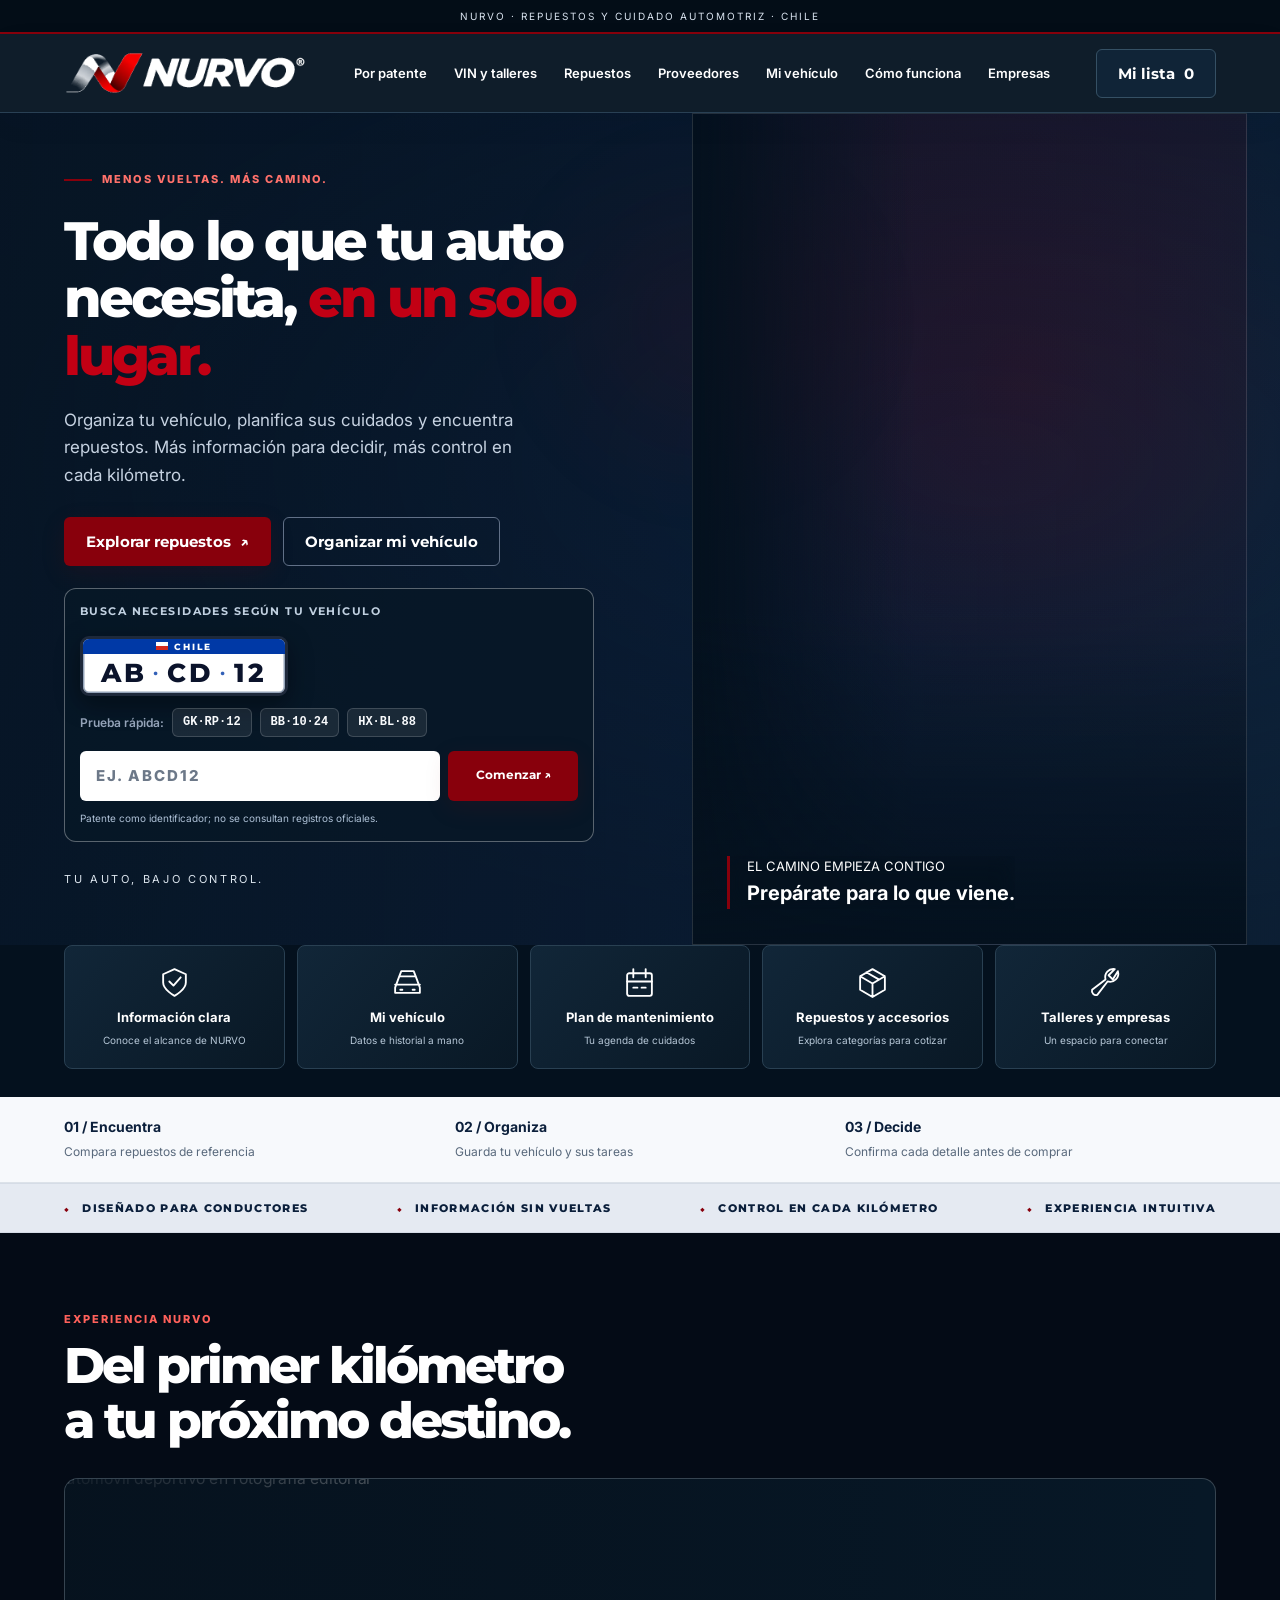
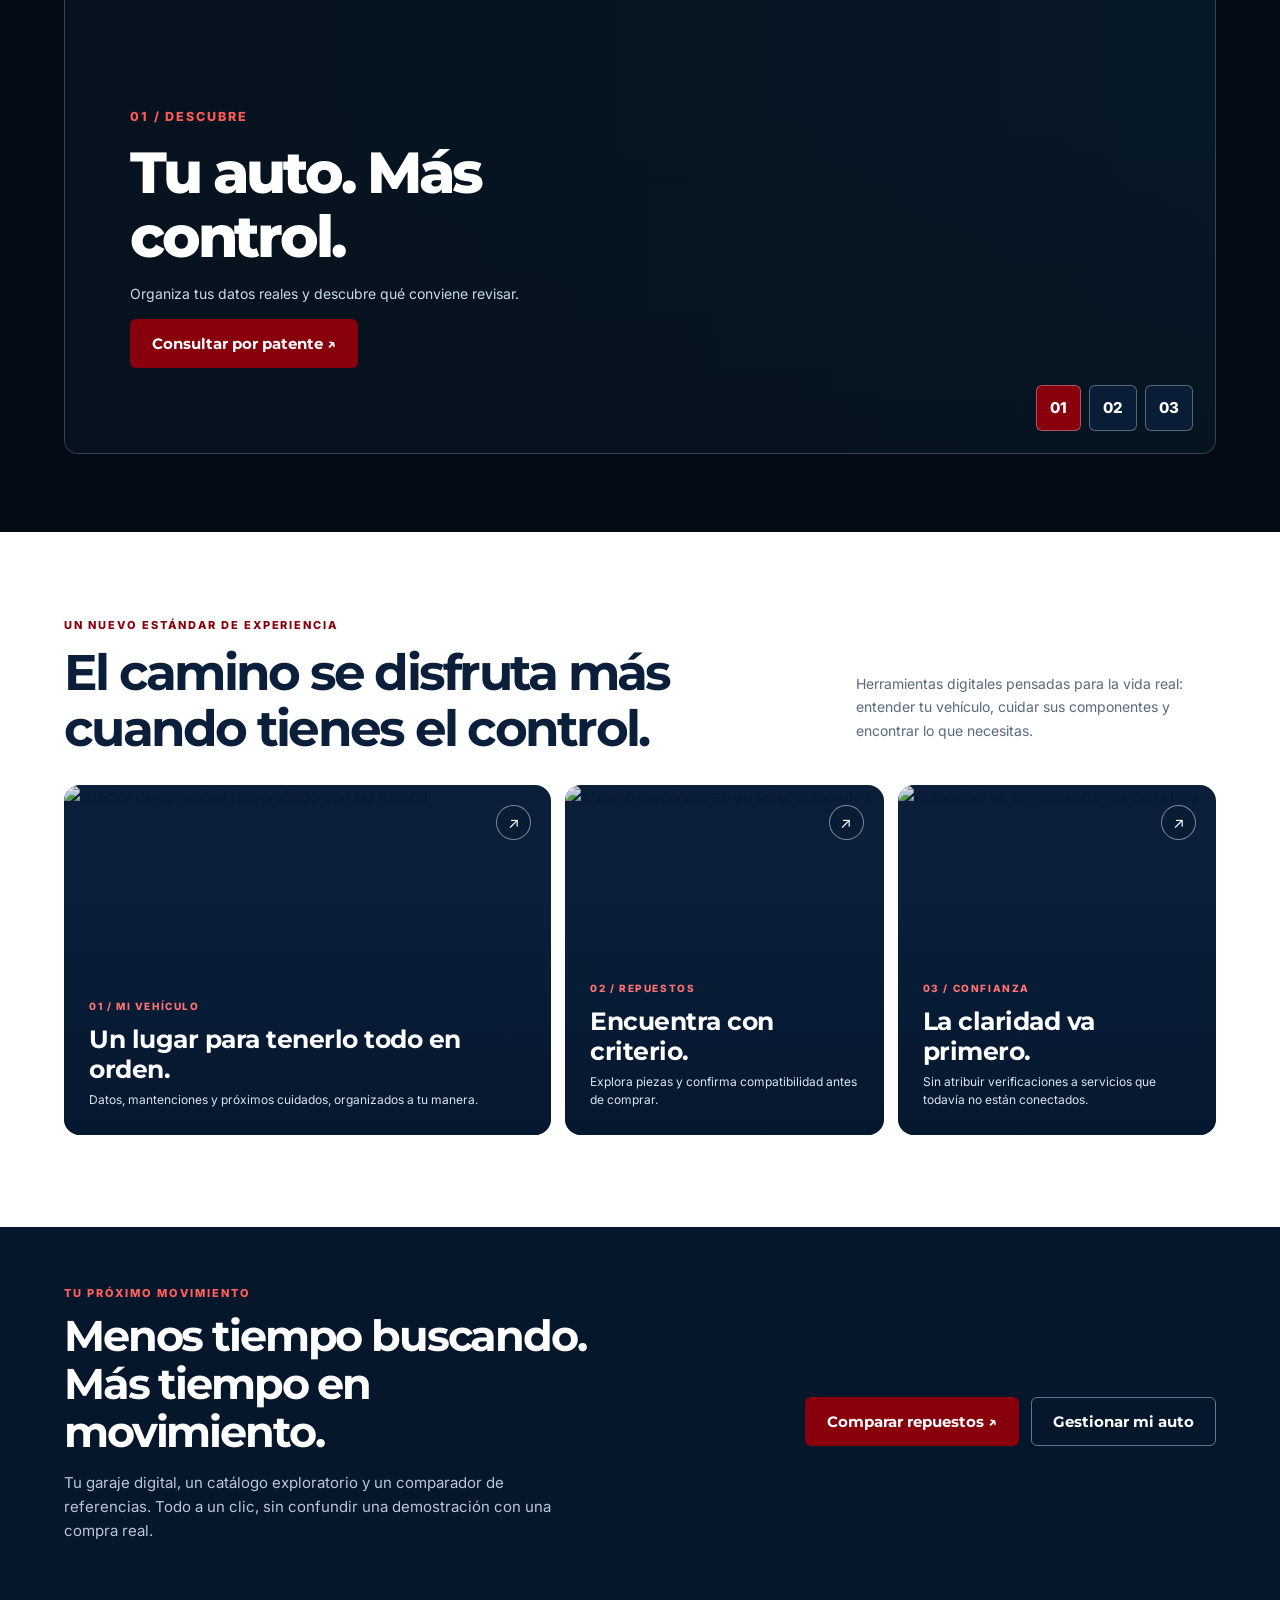
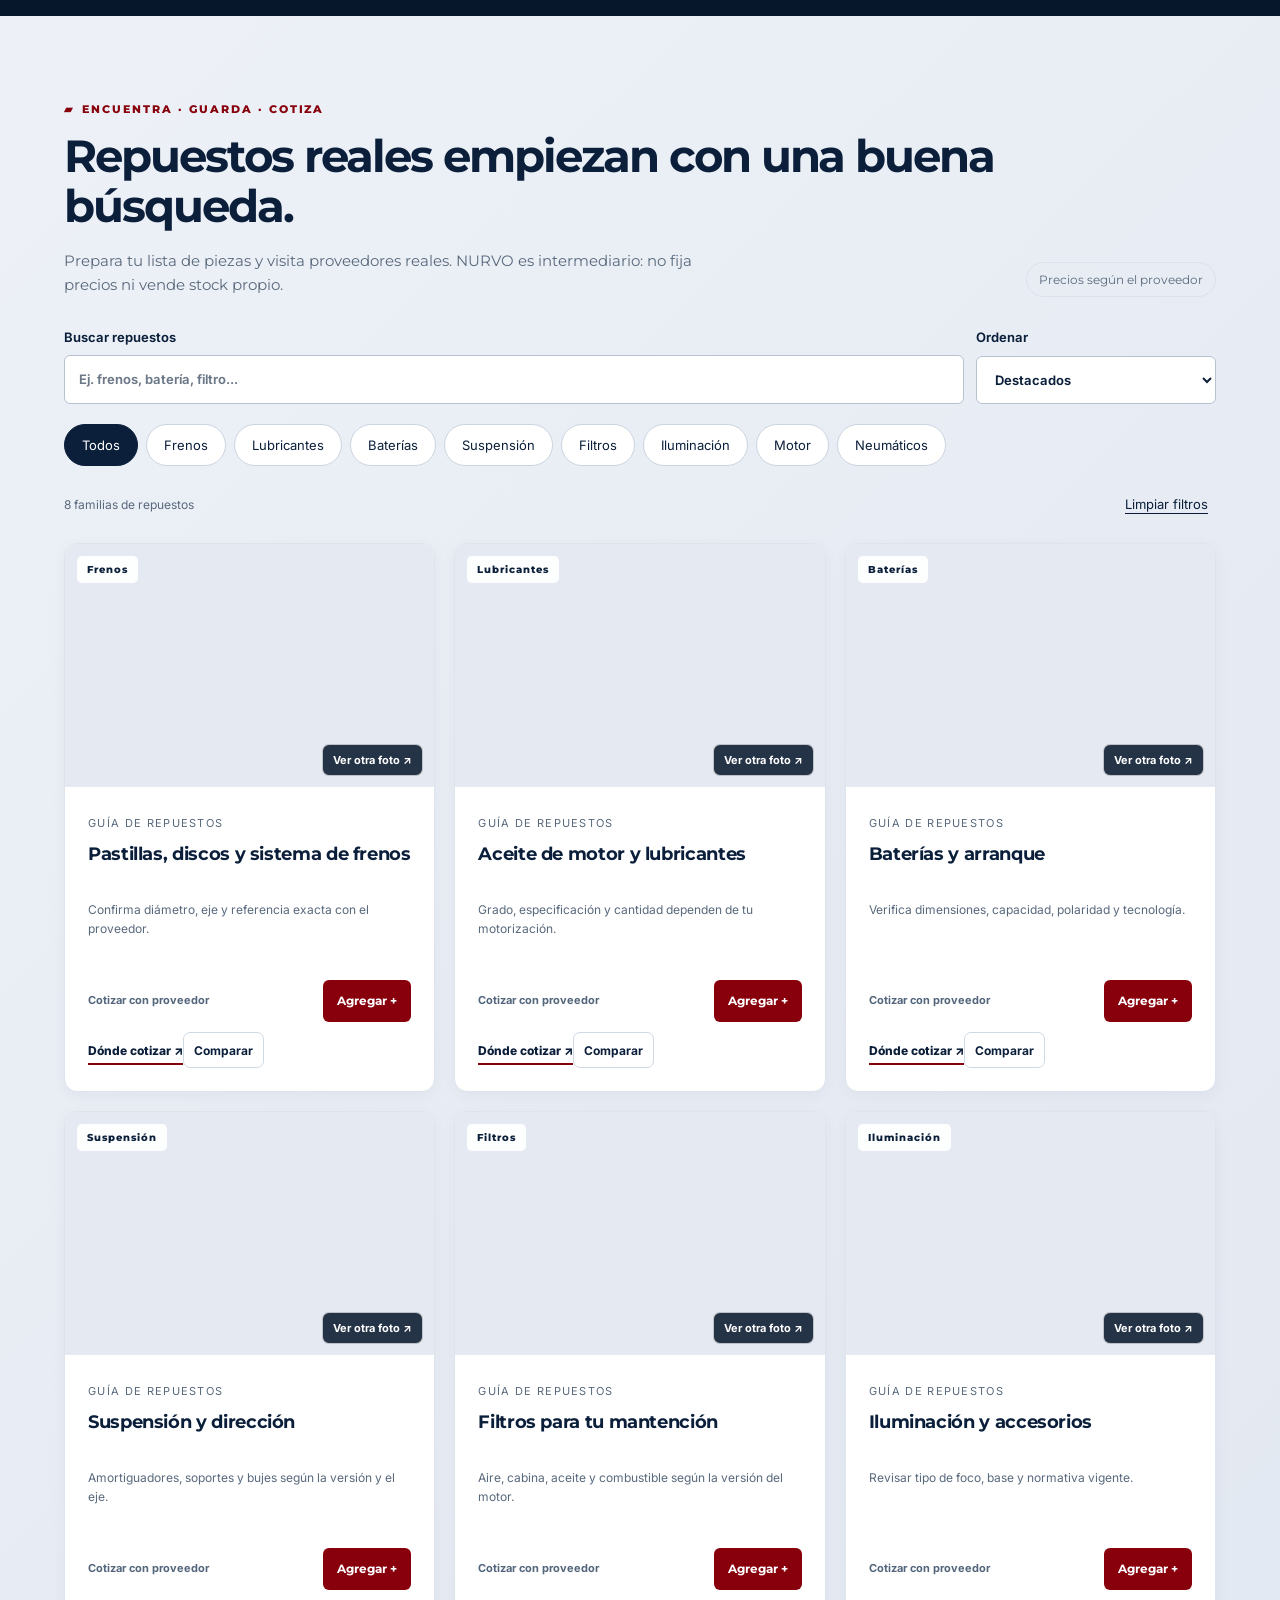
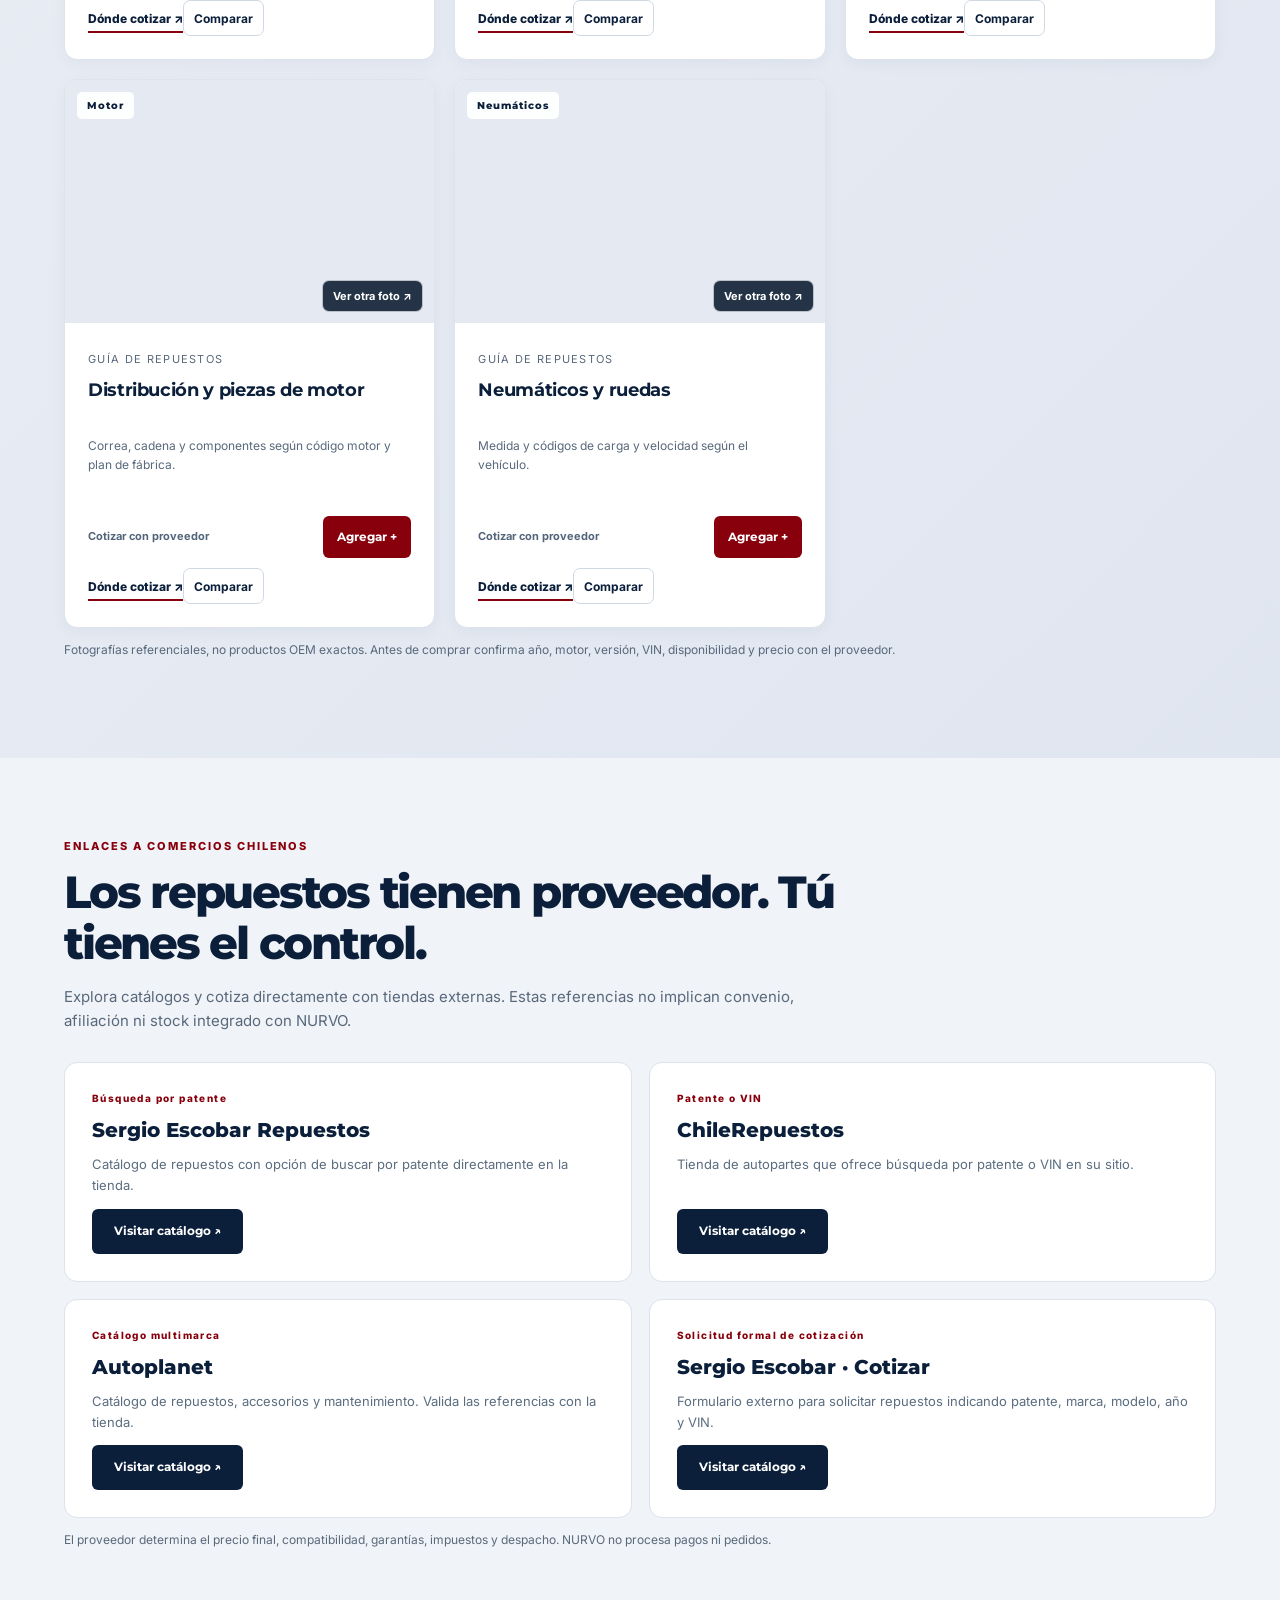
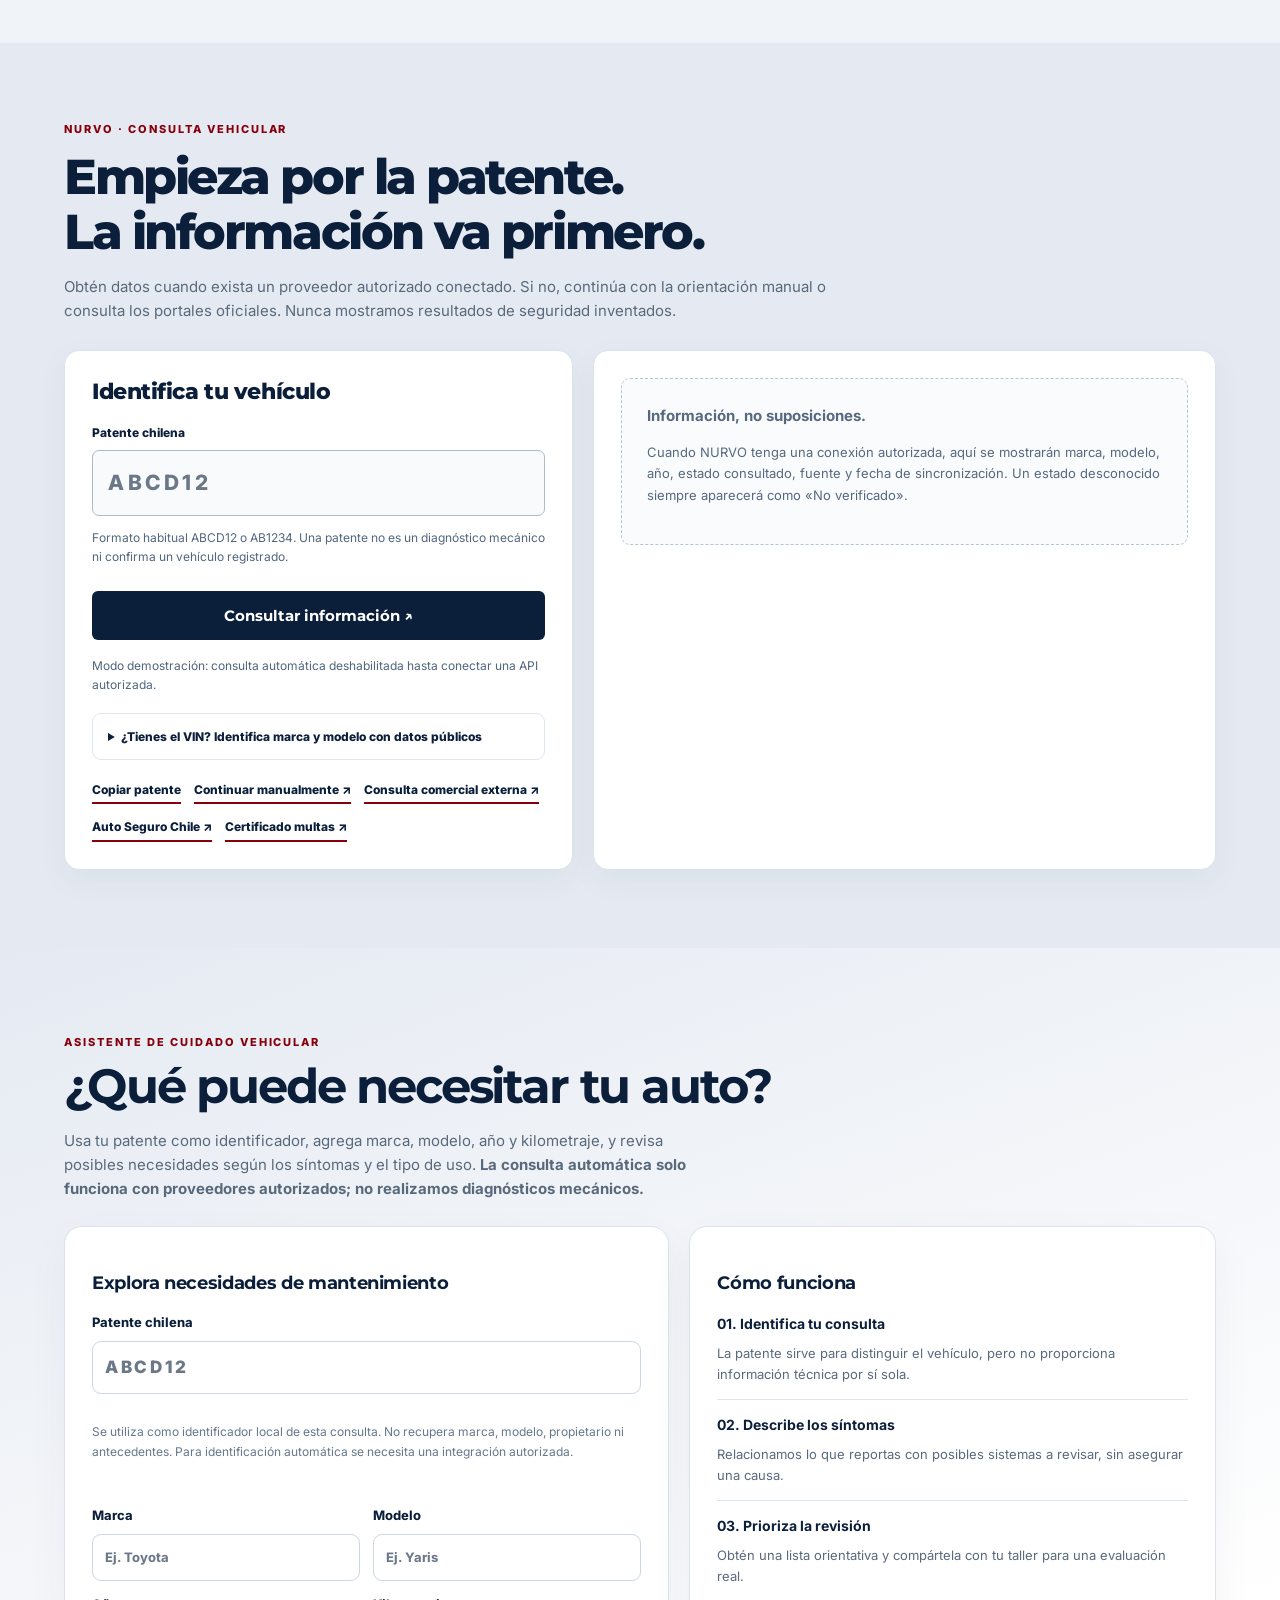
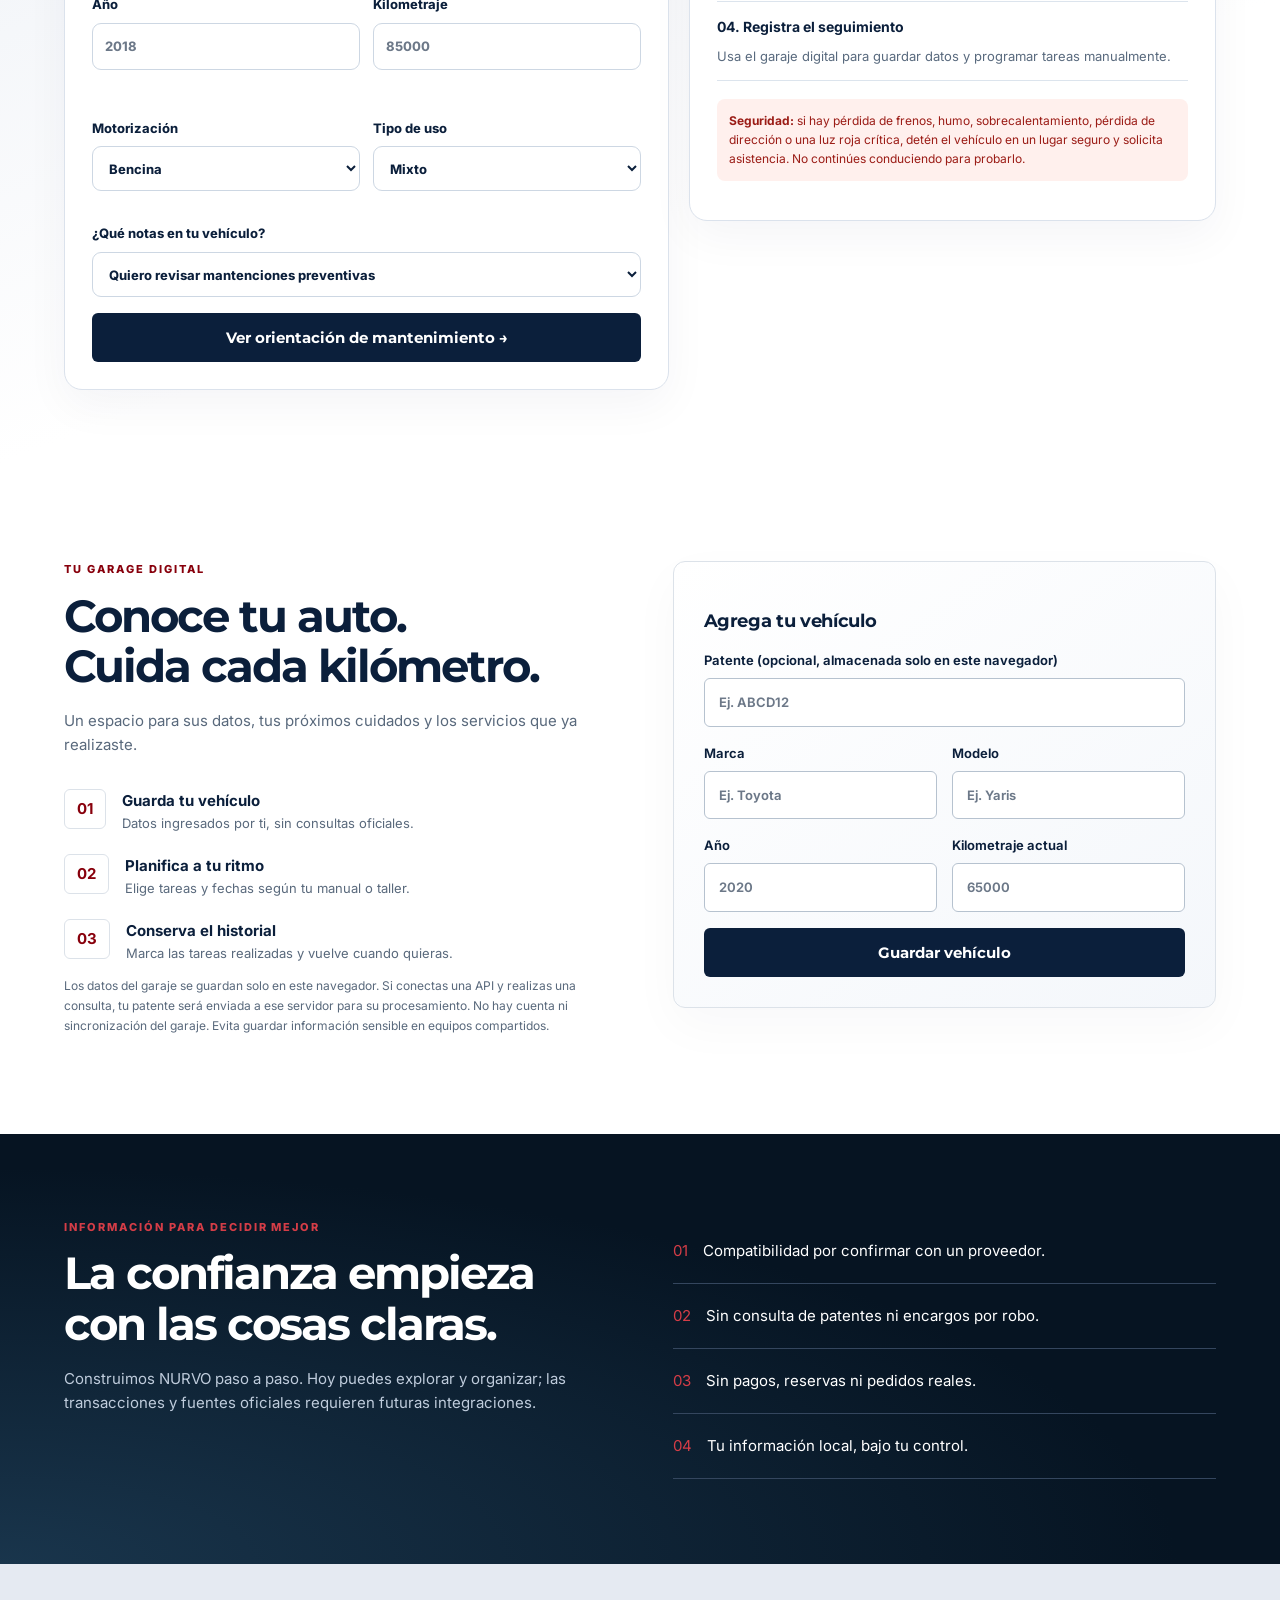
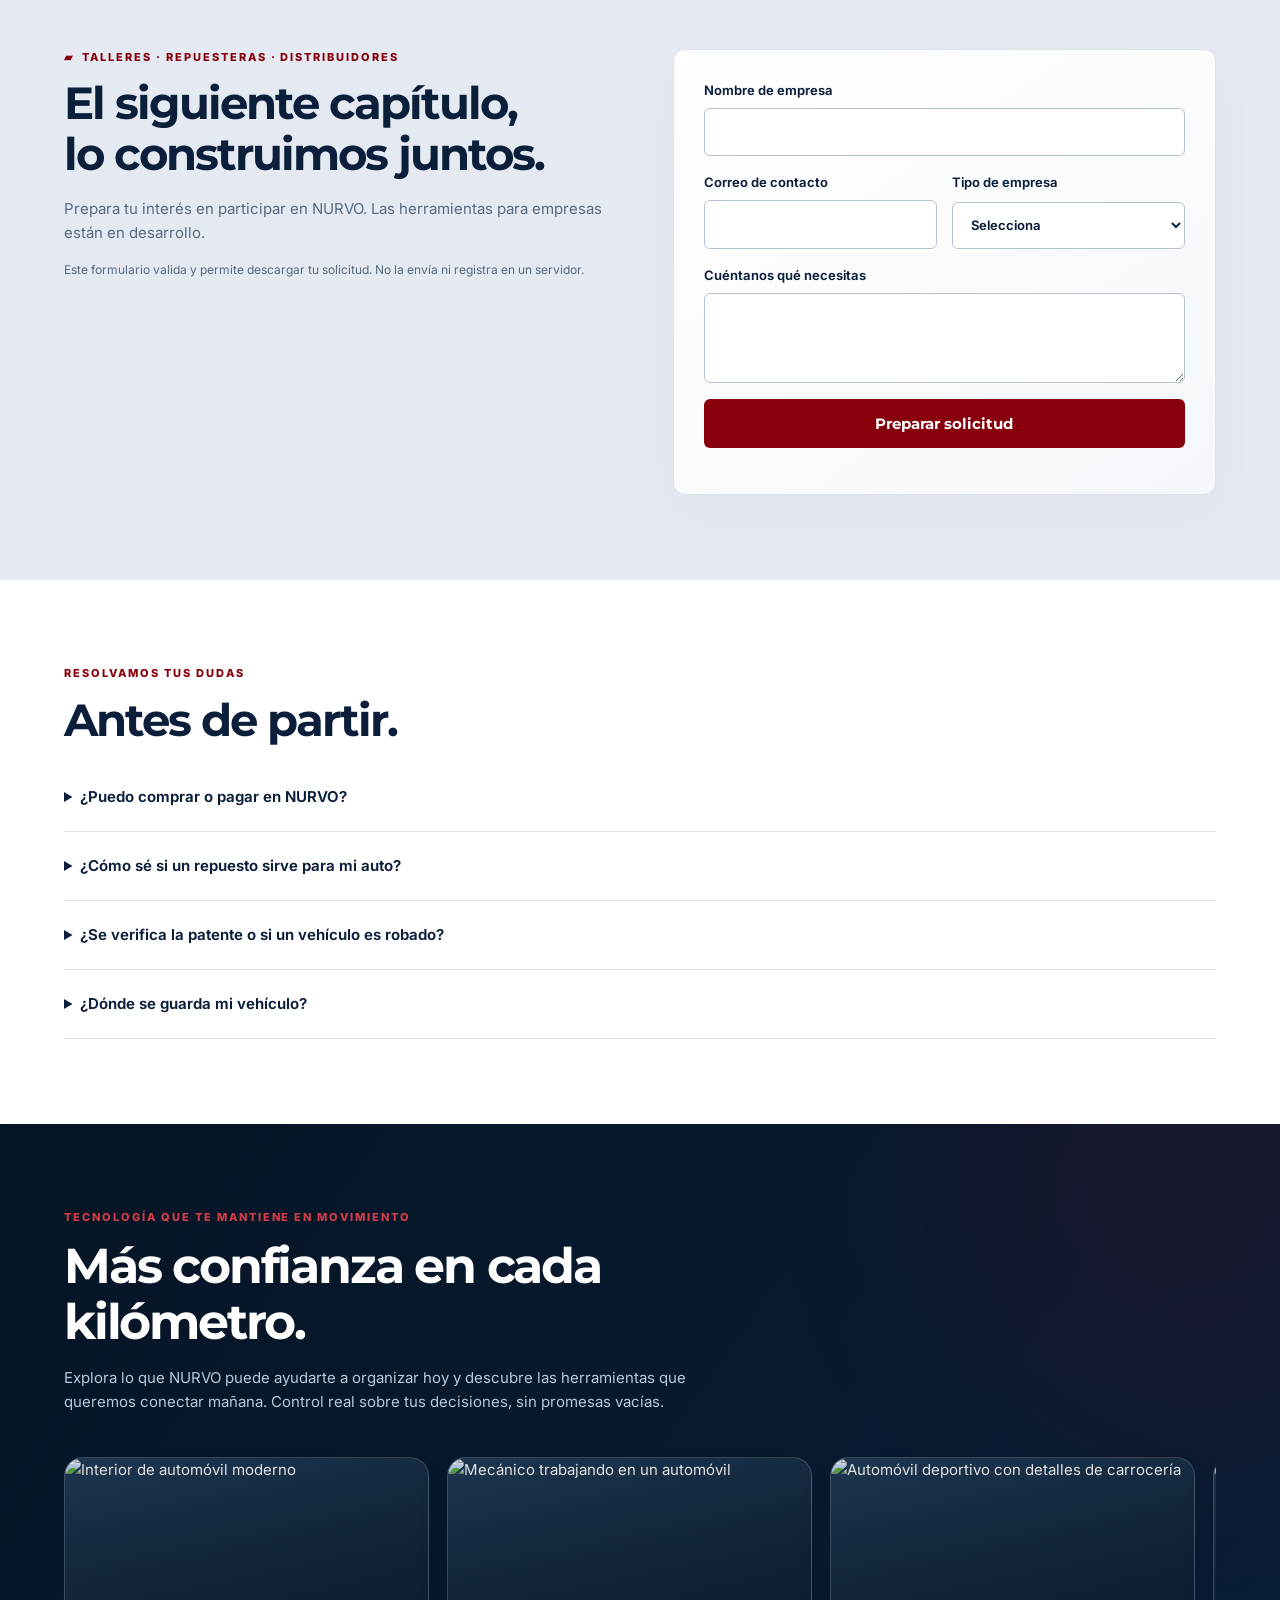
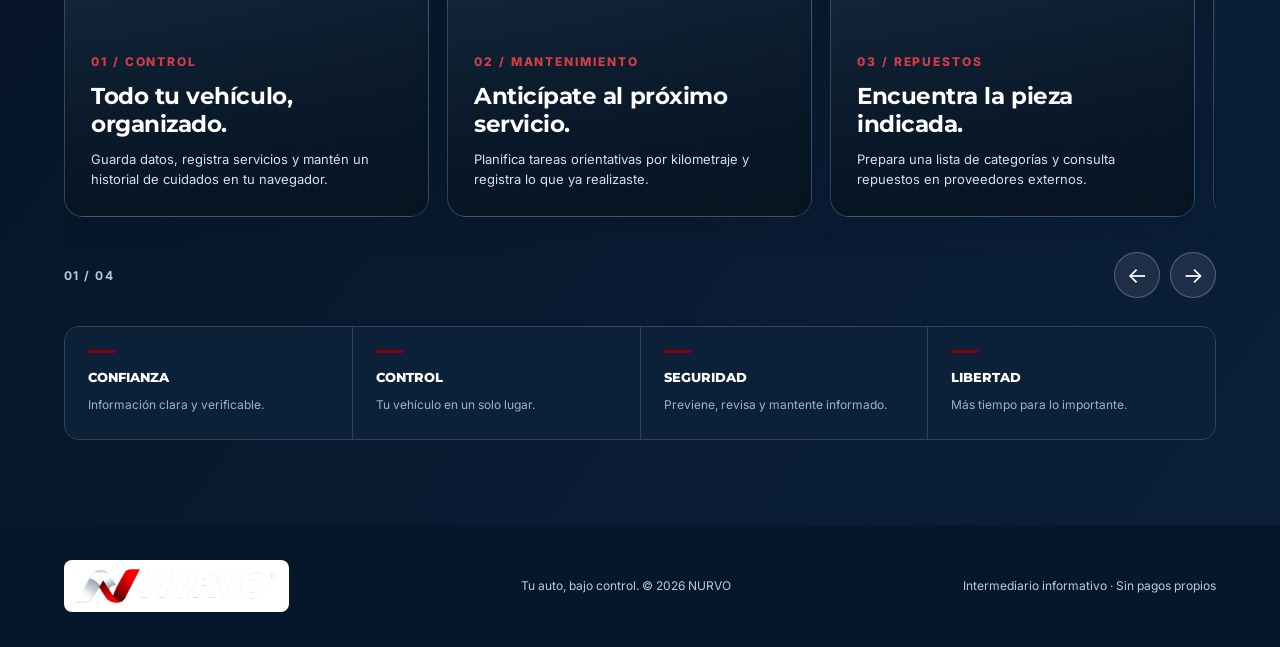
==== commit 78e74368: "feat(vin): wire VIN tools into NURVO and validate in CI" ====
--- a/index.html
+++ b/index.html
@@ -1,12 +1,12 @@
 <!doctype html>
 <html lang="es"><head><meta charset="utf-8"><meta name="viewport" content="width=device-width, initial-scale=1"><meta name="theme-color" content="#0B1F3B"><meta name="nurvo-brand-version" content="2026-11-01-live-api-v8"><meta name="description" content="NURVO: identifica necesidades de mantenimiento, organiza tu vehículo y encuentra proveedores de repuestos automotrices en Chile."><title>NURVO — Tu auto, bajo control</title><link rel="preconnect" href="https://fonts.googleapis.com"><link rel="preconnect" href="https://fonts.gstatic.com" crossorigin><link href="https://fonts.googleapis.com/css2?family=Inter:wght@400;500;600;700;800&amp;family=Montserrat:ital,wght@0,600;0,700;0,800;0,900;1,800;1,900&amp;display=swap" rel="stylesheet">
 <style>
-:root{--navy:#0B1F3B;--red:#88000C;--muted:#59697c;--line:#dce2e9;--paper:#f4f6f8}*{box-sizing:border-box}html{scroll-behavior:smooth;scroll-padding-top:100px}body{margin:0;color:var(--navy);background:white;font:15px/1.6 system-ui,-apple-system,Segoe UI,sans-serif}button,input,select,textarea{font:inherit}button,a,input,select,textarea{-webkit-tap-highlight-color:transparent}button,a{touch-action:manipulation}a{color:inherit;text-decoration:none}button{cursor:pointer}button:disabled{cursor:not-allowed;opacity:.5}:focus-visible{outline:3px solid #287ac9;outline-offset:4px}.wrap{width:min(1240px,90%);margin:auto}.topline{background:var(--navy);color:#d9e3ef;font-size:11px;letter-spacing:.13em;text-align:center;padding:8px}header{position:sticky;top:0;z-index:20;background:#fffffff5;backdrop-filter:blur(12px);border-bottom:1px solid var(--line)}.bar{display:flex;align-items:center;justify-content:space-between;gap:20px;height:82px}.logo{font-size:28px;letter-spacing:-1.5px;font-weight:900}.logo i{color:var(--red);font-style:normal;margin-right:7px}nav{display:flex;gap:27px;font-weight:600;font-size:13px}nav a:hover{color:var(--red)}.actions{display:flex;gap:8px}.btn{display:inline-flex;align-items:center;justify-content:center;gap:9px;padding:13px 21px;border:1px solid transparent;border-radius:7px;background:var(--red);color:white;font-weight:700;line-height:1.4;min-height:46px}.btn:hover{background:#680007}.btn.secondary{background:white;border-color:var(--line);color:var(--navy)}.btn.secondary:hover{background:#edf1f5}.btn.dark{background:var(--navy)}.menu{display:none}.hero{background:var(--navy);color:white;position:relative;overflow:hidden}.hero-grid{display:grid;grid-template-columns:1.05fr 1fr;min-height:580px;align-items:center;gap:35px}.hero-copy{padding:65px 0;position:relative;z-index:1}.eyebrow{text-transform:uppercase;font-size:11px;font-weight:800;letter-spacing:.18em;color:var(--red)}.hero .eyebrow{color:#d43d47}.hero h1{font-size:clamp(42px,5.1vw,72px);line-height:1.04;letter-spacing:-.055em;margin:23px 0}.hero h1 em{font-style:normal;color:#d43d47}.hero p{color:#c6d2e1;max-width:470px;font-size:17px}.hero-visual{height:100%;position:relative;min-height:440px;background:linear-gradient(90deg,#0b1f3b,transparent 40%),url('https://images.unsplash.com/photo-1492144534655-ae79c964c9d7?auto=format&fit=crop&w=1400&q=85') 55% center/cover}.hero-visual:after{content:'';position:absolute;inset:0;background:linear-gradient(0deg,#0b1f3b,transparent 35%)}.hero-label{position:absolute;z-index:1;bottom:45px;left:30px;border-left:3px solid var(--red);padding-left:17px;font-size:13px}.hero-label strong{display:block;font-size:20px}.cta{display:flex;gap:12px;flex-wrap:wrap;margin-top:28px}.hero .secondary{background:transparent;color:white;border-color:#617087}.strip{border-bottom:1px solid var(--line)}.strip .wrap{display:grid;grid-template-columns:repeat(3,1fr);padding:23px 0;gap:20px}.strip strong{display:block;font-size:14px}.strip span{font-size:12px;color:var(--muted)}section{padding:85px 0}h2{font-size:clamp(30px,3.5vw,45px);letter-spacing:-.045em;line-height:1.12;margin:12px 0 18px}h3{line-height:1.3;letter-spacing:-.02em}.lead{color:var(--muted);max-width:650px}.section-head{display:flex;justify-content:space-between;align-items:end;gap:25px}.section-head p{margin-bottom:0}.demo{font-size:12px;border:1px solid var(--line);padding:7px 12px;border-radius:30px;white-space:nowrap;color:var(--muted)}.catalog{background:var(--paper)}.toolbar{display:grid;grid-template-columns:1fr 190px 190px;gap:12px;margin:30px 0 18px}.field,label{display:grid;gap:7px;font-size:13px;font-weight:650}input,select,textarea{width:100%;padding:13px 14px;border:1px solid #b6c2cf;border-radius:6px;background:white;color:var(--navy);min-width:0}textarea{resize:vertical}input::placeholder{color:#6c7888}.chips{display:flex;gap:8px;flex-wrap:wrap;margin:20px 0}.chip{border:1px solid #cbd5df;background:white;border-radius:25px;padding:10px 17px;color:var(--navy);font-size:13px;min-height:42px}.chip[aria-pressed=true]{background:var(--navy);border-color:var(--navy);color:white}.resultbar{display:flex;justify-content:space-between;align-items:center;font-size:12px;color:var(--muted);margin:20px 0}.link{background:none;border:0;text-decoration:underline;text-underline-offset:4px;color:var(--navy);padding:8px;font-size:13px}.products{display:grid;grid-template-columns:repeat(3,1fr);gap:22px}.product{background:white;border:1px solid var(--line);border-radius:11px;overflow:hidden;transition:transform .2s,box-shadow .2s}.product:hover{transform:translateY(-4px);box-shadow:0 15px 30px #0b1f3b12}.product-art{height:195px;background:radial-gradient(ellipse at center,#fff,#e6ebf0);display:grid;place-items:center;position:relative}.product-art svg{width:150px;height:130px;filter:drop-shadow(4px 10px 6px #0b1f3b24)}.part-tag{position:absolute;top:15px;left:17px;font-size:10px;letter-spacing:.12em;color:#617083}.info{padding:22px}.info small{color:var(--muted);font-size:11px;text-transform:uppercase;letter-spacing:.12em}.info h3{font-size:18px;margin:9px 0}.info p{font-size:12px;color:var(--muted)}.product-bottom{display:flex;align-items:center;justify-content:space-between;margin-top:20px;gap:10px}.price{font-size:23px;font-weight:800;letter-spacing:-1px}.product-bottom .btn{padding:10px 14px;font-size:13px}.empty{padding:45px 25px;text-align:center;border:1px dashed #b5c2d1;background:white;border-radius:10px;grid-column:1/-1}.empty p{color:var(--muted)}.split{display:grid;grid-template-columns:1fr 1fr;gap:65px;align-items:start}.panel{background:white;border:1px solid var(--line);border-radius:12px;padding:30px;box-shadow:0 18px 50px #0b1f3b08}.steps{margin-top:32px;display:grid;gap:20px}.step{display:flex;align-items:start;gap:16px}.step b{border:1px solid var(--line);padding:7px 12px;border-radius:6px;color:var(--red)}.step p{margin:0;color:var(--muted);font-size:13px}.step strong{display:block;color:var(--navy);font-size:15px}.grid2{display:grid;grid-template-columns:1fr 1fr;gap:15px}.form-stack{display:grid;gap:16px}.note{color:var(--muted);font-size:12px;line-height:1.7}.vehicle-summary{background:#edf3f8;border-radius:8px;padding:20px;margin-top:20px}.vehicle-summary h3{margin:0}.service-list{display:grid;gap:10px;margin:20px 0;padding:0;list-style:none}.service{border:1px solid var(--line);padding:14px;border-radius:8px;display:flex;gap:12px;justify-content:space-between;align-items:center}.service p{margin:4px 0;font-size:12px;color:var(--muted)}.badge{font-size:11px;font-weight:700;color:#285579;background:#eaf1f8;padding:4px 9px;border-radius:20px}.trust{background:var(--navy);color:white}.trust .lead{color:#bfccdc}.checks{display:grid;gap:0}.checks div{padding:20px 0;border-bottom:1px solid #34465e}.checks span{color:#d43d47;margin-right:15px}.business{background:var(--paper)}details{border-bottom:1px solid var(--line);padding:22px 0}summary{font-weight:650;cursor:pointer}details p{color:var(--muted);max-width:850px}footer{background:#07172b;color:#bdcada;padding:35px 0;font-size:12px}.footer-row{display:flex;justify-content:space-between;gap:25px;align-items:center}footer .logo{color:white}.toast{position:fixed;bottom:22px;left:50%;transform:translateX(-50%);background:var(--navy);color:white;border:1px solid #6d819c;padding:14px 22px;border-radius:9px;z-index:80;box-shadow:0 10px 30px #0003;width:max-content;max-width:90%;font-size:13px}.toast:empty{display:none}dialog{border:0;border-radius:13px;padding:0;width:min(620px,94%);max-height:88dvh;color:var(--navy);box-shadow:0 20px 100px #0004}dialog::backdrop{background:#07172bb3;backdrop-filter:blur(4px)}.dialog-head{display:flex;justify-content:space-between;align-items:center;padding:22px 25px;border-bottom:1px solid var(--line)}.dialog-head h2{font-size:26px;margin:0}.dialog-body{padding:25px}.close{background:var(--paper);border:0;border-radius:50%;width:42px;height:42px;font-size:23px;color:var(--navy)}.cart-row{padding:18px 0;border-bottom:1px solid var(--line)}.cart-row strong{display:block}.cart-controls{display:flex;align-items:center;gap:12px;margin-top:12px}.qty{border:1px solid var(--line);background:white;width:38px;height:38px;border-radius:5px}.total{display:flex;justify-content:space-between;font-size:23px;font-weight:800;margin:25px 0}.success{padding:18px;background:#edf5ef;border-radius:8px;color:#205338}.skip{position:absolute;top:-100px}.skip:focus{top:0;z-index:100;background:white;padding:15px}[hidden]{display:none!important}@media(max-width:950px){nav{gap:15px}.hero-grid{grid-template-columns:1.15fr 1fr}.split{gap:30px}.toolbar{grid-template-columns:1fr 150px 165px}.bar{gap:12px}}@media(max-width:760px){.bar{height:70px}.logo{font-size:25px}.menu{display:inline-flex;padding:10px 13px}nav{display:none;position:absolute;top:70px;left:0;right:0;background:white;padding:20px 5%;box-shadow:0 15px 25px #0b1f3b15}nav.open{display:grid}nav a{padding:10px}.hero-grid{grid-template-columns:1fr;gap:0}.hero-copy{padding:55px 0 25px}.hero h1{font-size:52px;max-width:570px}.hero-visual{min-height:260px;margin:0 -5.6%;background-position:50% 55%}.hero-label{bottom:25px}.strip .wrap{grid-template-columns:1fr;gap:15px}.strip strong,.strip span{display:inline}.strip span{margin-left:8px}.section-head{display:block}.demo{display:inline-block;margin-top:15px}.products{grid-template-columns:repeat(2,1fr)}.toolbar{grid-template-columns:1fr 1fr}.toolbar label:first-child{grid-column:1/-1}.split{grid-template-columns:1fr;gap:30px}section{padding:60px 0}.footer-row{align-items:start;flex-direction:column}}@media(max-width:460px){.actions .btn{padding:10px;font-size:12px}.hero h1{font-size:44px}.products{grid-template-columns:1fr}.grid2{grid-template-columns:1fr}.panel{padding:22px}.toolbar{grid-template-columns:1fr}.toolbar label:first-child{grid-column:auto}.product-art{height:180px}.topline{font-size:9px}.strip span{display:block;margin:0}.resultbar{align-items:start}.section-head h2{font-size:34px}}@media(prefers-reduced-motion:reduce){html{scroll-behavior:auto}*,*:before,*:after{transition:none!important}}
+:root{--navy:#0B1F3B;--red:#88000C;--muted:#59697c;--line:#dce2e9;--paper:#f4f6f8}*{box-sizing:border-box}html{scroll-behavior:smooth;scroll-padding-top:100px}body{margin:0;color:var(--navy);background:white;font:15px/1.6 system-ui,-apple-system,Segoe UI,sans-serif}button,input,select,textarea{font:inherit}button,a,input,select,textarea{-webkit-tap-highlight-color:transparent}button,a{touch-action:manipulation}a{color:inherit;text-decoration:none}button{cursor:pointer}button:disabled{cursor:not-allowed;opacity:.5}:focus-visible{outline:3px solid #287ac9;outline-offset:4px}.wrap{width:min(1240px,90%);margin:auto}.topline{background:var(--navy);color:#d9e3ef;font-size:11px;letter-spacing:.13em;text-align:center;padding:8px}header{position:sticky;top:0;z-index:20;background:#fffffff5;backdrop-filter:blur(12px);border-bottom:1px solid var(--line)}.bar{display:flex;align-items:center;justify-content:space-between;gap:20px;height:82px}.logo{font-size:28px;letter-spacing:-1.5px;font-weight:900}.logo i{color:var(--red);font-style:normal;margin-right:7px}#nav{display:flex;gap:27px;font-weight:600;font-size:13px}#nav a:hover{color:var(--red)}.actions{display:flex;gap:8px}.btn{display:inline-flex;align-items:center;justify-content:center;gap:9px;padding:13px 21px;border:1px solid transparent;border-radius:7px;background:var(--red);color:white;font-weight:700;line-height:1.4;min-height:46px}.btn:hover{background:#680007}.btn.secondary{background:white;border-color:var(--line);color:var(--navy)}.btn.secondary:hover{background:#edf1f5}.btn.dark{background:var(--navy)}.menu{display:none}.hero{background:var(--navy);color:white;position:relative;overflow:hidden}.hero-grid{display:grid;grid-template-columns:1.05fr 1fr;min-height:580px;align-items:center;gap:35px}.hero-copy{padding:65px 0;position:relative;z-index:1}.eyebrow{text-transform:uppercase;font-size:11px;font-weight:800;letter-spacing:.18em;color:var(--red)}.hero .eyebrow{color:#d43d47}.hero h1{font-size:clamp(42px,5.1vw,72px);line-height:1.04;letter-spacing:-.055em;margin:23px 0}.hero h1 em{font-style:normal;color:#d43d47}.hero p{color:#c6d2e1;max-width:470px;font-size:17px}.hero-visual{height:100%;position:relative;min-height:440px;background:linear-gradient(90deg,#0b1f3b,transparent 40%),url('https://images.unsplash.com/photo-1492144534655-ae79c964c9d7?auto=format&fit=crop&w=1400&q=85') 55% center/cover}.hero-visual:after{content:'';position:absolute;inset:0;background:linear-gradient(0deg,#0b1f3b,transparent 35%)}.hero-label{position:absolute;z-index:1;bottom:45px;left:30px;border-left:3px solid var(--red);padding-left:17px;font-size:13px}.hero-label strong{display:block;font-size:20px}.cta{display:flex;gap:12px;flex-wrap:wrap;margin-top:28px}.hero .secondary{background:transparent;color:white;border-color:#617087}.strip{border-bottom:1px solid var(--line)}.strip .wrap{display:grid;grid-template-columns:repeat(3,1fr);padding:23px 0;gap:20px}.strip strong{display:block;font-size:14px}.strip span{font-size:12px;color:var(--muted)}section{padding:85px 0}h2{font-size:clamp(30px,3.5vw,45px);letter-spacing:-.045em;line-height:1.12;margin:12px 0 18px}h3{line-height:1.3;letter-spacing:-.02em}.lead{color:var(--muted);max-width:650px}.section-head{display:flex;justify-content:space-between;align-items:end;gap:25px}.section-head p{margin-bottom:0}.demo{font-size:12px;border:1px solid var(--line);padding:7px 12px;border-radius:30px;white-space:nowrap;color:var(--muted)}.catalog{background:var(--paper)}.toolbar{display:grid;grid-template-columns:1fr 190px 190px;gap:12px;margin:30px 0 18px}.field,label{display:grid;gap:7px;font-size:13px;font-weight:650}input,select,textarea{width:100%;padding:13px 14px;border:1px solid #b6c2cf;border-radius:6px;background:white;color:var(--navy);min-width:0}textarea{resize:vertical}input::placeholder{color:#6c7888}.chips{display:flex;gap:8px;flex-wrap:wrap;margin:20px 0}.chip{border:1px solid #cbd5df;background:white;border-radius:25px;padding:10px 17px;color:var(--navy);font-size:13px;min-height:42px}.chip[aria-pressed=true]{background:var(--navy);border-color:var(--navy);color:white}.resultbar{display:flex;justify-content:space-between;align-items:center;font-size:12px;color:var(--muted);margin:20px 0}.link{background:none;border:0;text-decoration:underline;text-underline-offset:4px;color:var(--navy);padding:8px;font-size:13px}.products{display:grid;grid-template-columns:repeat(3,1fr);gap:22px}.product{background:white;border:1px solid var(--line);border-radius:11px;overflow:hidden;transition:transform .2s,box-shadow .2s}.product:hover{transform:translateY(-4px);box-shadow:0 15px 30px #0b1f3b12}.product-art{height:195px;background:radial-gradient(ellipse at center,#fff,#e6ebf0);display:grid;place-items:center;position:relative}.product-art svg{width:150px;height:130px;filter:drop-shadow(4px 10px 6px #0b1f3b24)}.part-tag{position:absolute;top:15px;left:17px;font-size:10px;letter-spacing:.12em;color:#617083}.info{padding:22px}.info small{color:var(--muted);font-size:11px;text-transform:uppercase;letter-spacing:.12em}.info h3{font-size:18px;margin:9px 0}.info p{font-size:12px;color:var(--muted)}.product-bottom{display:flex;align-items:center;justify-content:space-between;margin-top:20px;gap:10px}.price{font-size:23px;font-weight:800;letter-spacing:-1px}.product-bottom .btn{padding:10px 14px;font-size:13px}.empty{padding:45px 25px;text-align:center;border:1px dashed #b5c2d1;background:white;border-radius:10px;grid-column:1/-1}.empty p{color:var(--muted)}.split{display:grid;grid-template-columns:1fr 1fr;gap:65px;align-items:start}.panel{background:white;border:1px solid var(--line);border-radius:12px;padding:30px;box-shadow:0 18px 50px #0b1f3b08}.steps{margin-top:32px;display:grid;gap:20px}.step{display:flex;align-items:start;gap:16px}.step b{border:1px solid var(--line);padding:7px 12px;border-radius:6px;color:var(--red)}.step p{margin:0;color:var(--muted);font-size:13px}.step strong{display:block;color:var(--navy);font-size:15px}.grid2{display:grid;grid-template-columns:1fr 1fr;gap:15px}.form-stack{display:grid;gap:16px}.note{color:var(--muted);font-size:12px;line-height:1.7}.vehicle-summary{background:#edf3f8;border-radius:8px;padding:20px;margin-top:20px}.vehicle-summary h3{margin:0}.service-list{display:grid;gap:10px;margin:20px 0;padding:0;list-style:none}.service{border:1px solid var(--line);padding:14px;border-radius:8px;display:flex;gap:12px;justify-content:space-between;align-items:center}.service p{margin:4px 0;font-size:12px;color:var(--muted)}.badge{font-size:11px;font-weight:700;color:#285579;background:#eaf1f8;padding:4px 9px;border-radius:20px}.trust{background:var(--navy);color:white}.trust .lead{color:#bfccdc}.checks{display:grid;gap:0}.checks div{padding:20px 0;border-bottom:1px solid #34465e}.checks span{color:#d43d47;margin-right:15px}.business{background:var(--paper)}details{border-bottom:1px solid var(--line);padding:22px 0}summary{font-weight:650;cursor:pointer}details p{color:var(--muted);max-width:850px}footer{background:#07172b;color:#bdcada;padding:35px 0;font-size:12px}.footer-row{display:flex;justify-content:space-between;gap:25px;align-items:center}footer .logo{color:white}.toast{position:fixed;bottom:22px;left:50%;transform:translateX(-50%);background:var(--navy);color:white;border:1px solid #6d819c;padding:14px 22px;border-radius:9px;z-index:80;box-shadow:0 10px 30px #0003;width:max-content;max-width:90%;font-size:13px}.toast:empty{display:none}dialog{border:0;border-radius:13px;padding:0;width:min(620px,94%);max-height:88dvh;color:var(--navy);box-shadow:0 20px 100px #0004}dialog::backdrop{background:#07172bb3;backdrop-filter:blur(4px)}.dialog-head{display:flex;justify-content:space-between;align-items:center;padding:22px 25px;border-bottom:1px solid var(--line)}.dialog-head h2{font-size:26px;margin:0}.dialog-body{padding:25px}.close{background:var(--paper);border:0;border-radius:50%;width:42px;height:42px;font-size:23px;color:var(--navy)}.cart-row{padding:18px 0;border-bottom:1px solid var(--line)}.cart-row strong{display:block}.cart-controls{display:flex;align-items:center;gap:12px;margin-top:12px}.qty{border:1px solid var(--line);background:white;width:38px;height:38px;border-radius:5px}.total{display:flex;justify-content:space-between;font-size:23px;font-weight:800;margin:25px 0}.success{padding:18px;background:#edf5ef;border-radius:8px;color:#205338}.skip{position:absolute;top:-100px}.skip:focus{top:0;z-index:100;background:white;padding:15px}[hidden]{display:none!important}@media(max-width:950px){#nav{gap:15px}.hero-grid{grid-template-columns:1.15fr 1fr}.split{gap:30px}.toolbar{grid-template-columns:1fr 150px 165px}.bar{gap:12px}}@media(max-width:760px){.bar{height:70px}.logo{font-size:25px}.menu{display:inline-flex;padding:10px 13px}#nav{display:none;position:absolute;top:70px;left:0;right:0;background:white;padding:20px 5%;box-shadow:0 15px 25px #0b1f3b15}#nav.open{display:grid}#nav a{padding:10px}.hero-grid{grid-template-columns:1fr;gap:0}.hero-copy{padding:55px 0 25px}.hero h1{font-size:52px;max-width:570px}.hero-visual{min-height:260px;margin:0 -5.6%;background-position:50% 55%}.hero-label{bottom:25px}.strip .wrap{grid-template-columns:1fr;gap:15px}.strip strong,.strip span{display:inline}.strip span{margin-left:8px}.section-head{display:block}.demo{display:inline-block;margin-top:15px}.products{grid-template-columns:repeat(2,1fr)}.toolbar{grid-template-columns:1fr 1fr}.toolbar label:first-child{grid-column:1/-1}.split{grid-template-columns:1fr;gap:30px}section{padding:60px 0}.footer-row{align-items:start;flex-direction:column}}@media(max-width:460px){.actions .btn{padding:10px;font-size:12px}.hero h1{font-size:44px}.products{grid-template-columns:1fr}.grid2{grid-template-columns:1fr}.panel{padding:22px}.toolbar{grid-template-columns:1fr}.toolbar label:first-child{grid-column:auto}.product-art{height:180px}.topline{font-size:9px}.strip span{display:block;margin:0}.resultbar{align-items:start}.section-head h2{font-size:34px}}@media(prefers-reduced-motion:reduce){html{scroll-behavior:auto}*,*:before,*:after{transition:none!important}}
 
 body{font-family:Inter,system-ui,sans-serif}h1,h2,h3,.logo{font-family:Montserrat,Inter,system-ui,sans-serif}.logo{display:inline-flex;align-items:center;gap:8px;font-style:italic;letter-spacing:-1px;font-weight:900}.brand-mark{width:47px;height:33px;flex:none}.hero{background:radial-gradient(ellipse at 95% 80%,#8b001633,transparent 45%),#061423}.hero-visual{background-image:linear-gradient(90deg,#061423,transparent 45%),linear-gradient(0deg,#88000c22,#07162633),url('https://images.unsplash.com/photo-1492144534655-ae79c964c9d7?auto=format&fit=crop&w=1400&q=85');border-right:2px solid #88000c;box-shadow:20px 0 65px #88000c22}.hero-visual:after{background:linear-gradient(0deg,#061423,transparent 40%)}.hero h1{font-weight:800;font-size:clamp(42px,5vw,68px)}.topline{border-bottom:2px solid #88000c}.hero .eyebrow:before{content:'';display:inline-block;width:28px;height:2px;background:#88000c;margin-right:10px;vertical-align:middle}.trust .eyebrow{color:#d43d47}.trust h2{font-weight:700}@media(max-width:460px){.brand-mark{width:35px}.logo{font-size:23px;gap:4px}.hero h1{font-size:43px}.bar{gap:8px}}
 
 /* NURVO visual identity: dark automotive surfaces, crisp typography and red signals. */
-:root{--paper:#E5EAF2}header{background:#061422f5;border-bottom:1px solid #294054;color:white}.bar{height:78px}.bar .logo{color:white}.bar .secondary{background:#102437;color:white;border-color:#355064}.bar .secondary:hover{background:#1a344c}nav a{position:relative}nav a:after{content:'';position:absolute;left:0;bottom:-12px;width:0;height:3px;background:var(--red);transition:width .2s}nav a:hover:after,nav a:focus-visible:after{width:100%}.topline{background:#030d17;font-size:10px;letter-spacing:.2em}.hero{background:#04111e}.hero-grid{grid-template-columns:1.2fr 1fr;min-height:510px;gap:0}.hero h1{font-size:clamp(37px,4.2vw,60px);line-height:1.08;letter-spacing:-.045em;max-width:760px}.hero h1 em{color:white}.hero-copy{padding:58px 0 45px}.hero .note{font-size:11px;letter-spacing:.24em;margin-top:28px;color:#dce5ee}.hero-visual{min-height:510px;margin-right:-6%;border-right:0;box-shadow:none;background-position:48% center;background-image:linear-gradient(90deg,#04111e,transparent 40%),linear-gradient(0deg,#04111e11,#88000c1a),url('https://images.unsplash.com/photo-1492144534655-ae79c964c9d7?auto=format&fit=crop&w=1400&q=85')}.hero-visual:after{background:linear-gradient(0deg,#04111e,transparent 40%)}.hero-label{bottom:36px;left:35px}.quick-access{background:#04111e;padding:0 0 28px;color:white}.quick-grid{display:grid;grid-template-columns:repeat(5,1fr);gap:12px}.quick-grid a{background:linear-gradient(130deg,#112638,#091825);border:1px solid #294052;border-radius:8px;display:flex;flex-direction:column;align-items:center;text-align:center;padding:20px 12px;transition:background .2s,transform .2s}.quick-grid a:hover{background:#18344c;transform:translateY(-3px);border-color:#dc2829}.quick-grid svg{width:33px;height:33px;fill:none;stroke:currentColor;stroke-width:1.8;stroke-linecap:round;stroke-linejoin:round;margin-bottom:10px}.quick-grid strong{font-size:13px;line-height:1.3;max-width:160px}.quick-grid span{font-size:10px;color:#b6c7d7;margin-top:7px}.strip{background:#f7f9fc}.strip .wrap{padding:19px 0}.catalog{background:linear-gradient(135deg,#edf1f7,#e0e6f0)}.catalog .eyebrow:before,.business .eyebrow:before{content:'▰';margin-right:8px}.product-art{background:radial-gradient(ellipse at 50% 35%,#213b51,#061523)}.part-tag{color:#adbed0}.product-art svg{filter:drop-shadow(4px 12px 9px #0008)}.product{border-color:#cdd6e3;box-shadow:0 6px 16px #0b1f3b0c}.panel{background:linear-gradient(145deg,#fff,#f4f7fb)}.trust{background:radial-gradient(ellipse at 0 100%,#19354c,#061422 65%)}.business{background:#e5eaf2}.btn{border-radius:6px}.hero .btn{box-shadow:0 7px 24px #88000c20}.hero .btn.secondary{box-shadow:none}.hero .eyebrow{color:#ff716b}footer .logo{color:white}@media(max-width:760px){.bar{height:70px}nav{background:#071827;top:70px;color:white;border-bottom:1px solid #355064}nav a:hover{color:#d43d47}.hero-grid{grid-template-columns:1fr}.hero-copy{padding:42px 0 20px}.hero h1{font-size:44px}.hero-visual{min-height:280px;margin:0 -5.6%;background-position:50% 53%}.hero-label{bottom:20px;left:25px}.quick-grid{grid-template-columns:repeat(3,1fr);gap:9px}.quick-grid a{padding:16px 9px}.quick-grid strong{font-size:12px}.quick-grid span{font-size:10px}.quick-grid a:last-child{grid-column:auto}.quick-access{padding-top:10px}}@media(max-width:460px){.hero h1{font-size:37px}.hero p{font-size:15px}.quick-grid{grid-template-columns:repeat(2,1fr)}.quick-grid a:last-child{grid-column:1/-1;display:grid;grid-template-columns:35px 1fr;column-gap:15px;text-align:left;padding:14px 22px}.quick-grid a:last-child svg{grid-row:1/3;margin:0}.quick-grid a:last-child strong{max-width:none}.quick-grid a:last-child span{margin-top:2px}.hero-label strong{font-size:17px}.hero .note{letter-spacing:.13em}.hero-visual{min-height:250px}.hero .cta{gap:10px}.hero .cta .btn{font-size:13px;padding:12px 15px}.strip .wrap{gap:10px}.strip span{font-size:11px}.product-art{height:175px}}
+:root{--paper:#E5EAF2}header{background:#061422f5;border-bottom:1px solid #294054;color:white}.bar{height:78px}.bar .logo{color:white}.bar .secondary{background:#102437;color:white;border-color:#355064}.bar .secondary:hover{background:#1a344c}#nav a{position:relative}#nav a:after{content:'';position:absolute;left:0;bottom:-12px;width:0;height:3px;background:var(--red);transition:width .2s}#nav a:hover:after,#nav a:focus-visible:after{width:100%}.topline{background:#030d17;font-size:10px;letter-spacing:.2em}.hero{background:#04111e}.hero-grid{grid-template-columns:1.2fr 1fr;min-height:510px;gap:0}.hero h1{font-size:clamp(37px,4.2vw,60px);line-height:1.08;letter-spacing:-.045em;max-width:760px}.hero h1 em{color:white}.hero-copy{padding:58px 0 45px}.hero .note{font-size:11px;letter-spacing:.24em;margin-top:28px;color:#dce5ee}.hero-visual{min-height:510px;margin-right:-6%;border-right:0;box-shadow:none;background-position:48% center;background-image:linear-gradient(90deg,#04111e,transparent 40%),linear-gradient(0deg,#04111e11,#88000c1a),url('https://images.unsplash.com/photo-1492144534655-ae79c964c9d7?auto=format&fit=crop&w=1400&q=85')}.hero-visual:after{background:linear-gradient(0deg,#04111e,transparent 40%)}.hero-label{bottom:36px;left:35px}.quick-access{background:#04111e;padding:0 0 28px;color:white}.quick-grid{display:grid;grid-template-columns:repeat(5,1fr);gap:12px}.quick-grid a{background:linear-gradient(130deg,#112638,#091825);border:1px solid #294052;border-radius:8px;display:flex;flex-direction:column;align-items:center;text-align:center;padding:20px 12px;transition:background .2s,transform .2s}.quick-grid a:hover{background:#18344c;transform:translateY(-3px);border-color:#dc2829}.quick-grid svg{width:33px;height:33px;fill:none;stroke:currentColor;stroke-width:1.8;stroke-linecap:round;stroke-linejoin:round;margin-bottom:10px}.quick-grid strong{font-size:13px;line-height:1.3;max-width:160px}.quick-grid span{font-size:10px;color:#b6c7d7;margin-top:7px}.strip{background:#f7f9fc}.strip .wrap{padding:19px 0}.catalog{background:linear-gradient(135deg,#edf1f7,#e0e6f0)}.catalog .eyebrow:before,.business .eyebrow:before{content:'▰';margin-right:8px}.product-art{background:radial-gradient(ellipse at 50% 35%,#213b51,#061523)}.part-tag{color:#adbed0}.product-art svg{filter:drop-shadow(4px 12px 9px #0008)}.product{border-color:#cdd6e3;box-shadow:0 6px 16px #0b1f3b0c}.panel{background:linear-gradient(145deg,#fff,#f4f7fb)}.trust{background:radial-gradient(ellipse at 0 100%,#19354c,#061422 65%)}.business{background:#e5eaf2}.btn{border-radius:6px}.hero .btn{box-shadow:0 7px 24px #88000c20}.hero .btn.secondary{box-shadow:none}.hero .eyebrow{color:#ff716b}footer .logo{color:white}@media(max-width:760px){.bar{height:70px}#nav{background:#071827;top:70px;color:white;border-bottom:1px solid #355064}#nav a:hover{color:#d43d47}.hero-grid{grid-template-columns:1fr}.hero-copy{padding:42px 0 20px}.hero h1{font-size:44px}.hero-visual{min-height:280px;margin:0 -5.6%;background-position:50% 53%}.hero-label{bottom:20px;left:25px}.quick-grid{grid-template-columns:repeat(3,1fr);gap:9px}.quick-grid a{padding:16px 9px}.quick-grid strong{font-size:12px}.quick-grid span{font-size:10px}.quick-grid a:last-child{grid-column:auto}.quick-access{padding-top:10px}}@media(max-width:460px){.hero h1{font-size:37px}.hero p{font-size:15px}.quick-grid{grid-template-columns:repeat(2,1fr)}.quick-grid a:last-child{grid-column:1/-1;display:grid;grid-template-columns:35px 1fr;column-gap:15px;text-align:left;padding:14px 22px}.quick-grid a:last-child svg{grid-row:1/3;margin:0}.quick-grid a:last-child strong{max-width:none}.quick-grid a:last-child span{margin-top:2px}.hero-label strong{font-size:17px}.hero .note{letter-spacing:.13em}.hero-visual{min-height:250px}.hero .cta{gap:10px}.hero .cta .btn{font-size:13px;padding:12px 15px}.strip .wrap{gap:10px}.strip span{font-size:11px}.product-art{height:175px}}
 
 /* NURVO visual identity 2026 — interaction layer */
 :root{--paper:#E5EAF2;--red:#88000C;--navy:#0B1F3B}
@@ -102,9 +102,9 @@
 .brand-lockup>small{font-family:Montserrat,Inter,sans-serif;font-size:7px;letter-spacing:.23em;font-style:italic;font-weight:800;color:#6b7787;white-space:nowrap}
 header.is-scrolled{box-shadow:0 8px 34px #0b1f3b12;border-bottom-color:#d2dce8}
 header{transition:box-shadow .35s,border-color .35s}
-nav a{position:relative;padding:10px 0}
-nav a:after{content:"";position:absolute;left:0;right:100%;bottom:3px;height:2px;background:#88000c;transition:right .3s var(--motion)}
-nav a:hover:after,nav a[aria-current="location"]:after{right:0}
+#nav a{position:relative;padding:10px 0}
+#nav a:after{content:"";position:absolute;left:0;right:100%;bottom:3px;height:2px;background:#88000c;transition:right .3s var(--motion)}
+#nav a:hover:after,#nav a[aria-current="location"]:after{right:0}
 .btn{position:relative;overflow:hidden;isolation:isolate;transition:transform .25s var(--motion),background .25s,box-shadow .25s}
 .btn:not(:disabled):hover{transform:translateY(-3px);box-shadow:0 12px 28px #07152524}
 .btn:not(:disabled):active{transform:translateY(0) scale(.98)}
@@ -149,7 +149,7 @@
 #compare-dialog{border:0;border-radius:18px;padding:24px;width:min(760px,94vw);box-shadow:0 25px 100px #0005}
 #compare-dialog::backdrop{background:#071525b8;backdrop-filter:blur(4px)}
 @media(max-width:760px){.nurvo-utility-grid{grid-template-columns:1fr;gap:14px}.nurvo-utility-actions{justify-content:flex-start}.brand-lockup>span{font-size:22px}.brand-lockup>small{font-size:6px}.hero-grid{min-height:auto}#compare-tray{bottom:12px}}
-@media(prefers-reduced-motion:reduce){[data-motion-reveal]{opacity:1;transform:none;transition:none}.btn,.btn:after,.quick-grid a,.product,.step,.panel,.nurvo-value,.nurvo-photo-content,header,#compare-tray,nav a:after{transition:none!important}.btn:hover,.product:hover,.step:hover,.quick-grid a:hover,.nurvo-value:hover{transform:none!important}}
+@media(prefers-reduced-motion:reduce){[data-motion-reveal]{opacity:1;transform:none;transition:none}.btn,.btn:after,.quick-grid a,.product,.step,.panel,.nurvo-value,.nurvo-photo-content,header,#compare-tray,#nav a:after{transition:none!important}.btn:hover,.product:hover,.step:hover,.quick-grid a:hover,.nurvo-value:hover{transform:none!important}}
 .image-logo{display:inline-flex;align-items:center;padding:5px 10px;background:#f7f9fb;border-radius:8px;line-height:0}.image-logo img{display:block;width:clamp(155px,18vw,230px);height:auto;object-fit:contain}.footer-row .image-logo{background:#fff}@media(max-width:560px){.image-logo{padding:4px 5px}.image-logo img{width:150px}}
 /* Official supplied NURVO lockup — photographic asset, never an SVG approximation */
 header .image-logo,footer .image-logo{padding:0!important;background:transparent!important;border-radius:0!important;flex-shrink:0;overflow:visible}
@@ -283,8 +283,28 @@
 .dock-icon{display:inline-flex;align-items:center;justify-content:center;color:#d43d47;margin-bottom:2px}
 .nurvo-mobile-dock a:hover .dock-icon, .nurvo-mobile-dock button:hover .dock-icon{color:#ffffff}
 
+
+/* Keep the header menu separate from the fixed mobile shortcut bar. */
+@media(max-width:960px){
+.bar{height:70px;gap:12px}
+#menu{display:inline-flex;padding:10px 13px}
+#nav{display:none;position:absolute;top:70px;left:0;right:0;background:#071827;color:white;padding:20px 5%;border-bottom:1px solid #355064;box-shadow:0 15px 25px #0b1f3b15;max-height:calc(100dvh - 140px);overflow-y:auto}
+#nav.open{display:grid}
+#nav a{padding:10px;min-height:44px}
+}
+@media(max-width:600px){
+.nurvo-mobile-dock{top:auto}
+body{padding-bottom:calc(66px + env(safe-area-inset-bottom,0px))}
+input,select,textarea{font-size:16px}
+}
+@media(max-width:380px){
+header .image-logo img{width:145px!important}
+.bar{gap:8px}
+.bar .actions{gap:6px}
+#cart-open{display:none}
+}
 </style></head><body>
-<a class="skip" href="#main">Saltar al contenido</a><div class="topline">NURVO · REPUESTOS Y CUIDADO AUTOMOTRIZ · CHILE</div><header><div class="wrap bar"><a class="logo image-logo" data-brand="nurvo-transparent-png" href="#inicio" aria-label="NURVO inicio"><img src="[data-uri]" alt="NURVO — Tu auto, bajo control" width="284" height="78" decoding="async"></a><nav id="nav" aria-label="Navegación principal"><a href="#consulta-oficial">Por patente</a><a href="#marketplace">Repuestos</a><a href="#proveedores">Proveedores</a><a href="#vehiculo">Mi vehículo</a><a href="#confianza">Cómo funciona</a><a href="#empresas">Empresas</a></nav><div class="actions"><button class="btn secondary" id="cart-open">Mi lista <span id="count">0</span></button><button class="btn secondary menu" id="menu" aria-expanded="false" aria-controls="nav">Menú</button></div></div></header>
+<a class="skip" href="#main">Saltar al contenido</a><div class="topline">NURVO · REPUESTOS Y CUIDADO AUTOMOTRIZ · CHILE</div><header><div class="wrap bar"><a class="logo image-logo" data-brand="nurvo-transparent-png" href="#inicio" aria-label="NURVO inicio"><img src="[data-uri]" alt="NURVO — Tu auto, bajo control" width="284" height="78" decoding="async"></a><nav id="nav" aria-label="Navegación principal"><a href="#consulta-oficial">Por patente</a><a href="vin.html">VIN y talleres</a><a href="#marketplace">Repuestos</a><a href="#proveedores">Proveedores</a><a href="#vehiculo">Mi vehículo</a><a href="#confianza">Cómo funciona</a><a href="#empresas">Empresas</a></nav><div class="actions"><button class="btn secondary" id="cart-open">Mi lista <span id="count">0</span></button><button class="btn secondary menu" id="menu" aria-expanded="false" aria-controls="nav">Menú</button></div></div></header>
 <div id="nurvo-progress" aria-hidden="true"></div><main id="main"><div class="hero" id="inicio"><div class="nurvo-hero-glow" aria-hidden="true"></div><div class="wrap hero-grid"><div class="hero-copy"><div class="eyebrow">Menos vueltas. Más camino.</div><h1>Todo lo que tu auto<br>necesita, <em>en un solo lugar.</em></h1><p>Organiza tu vehículo, planifica sus cuidados y encuentra repuestos. Más información para decidir, más control en cada kilómetro.</p><div class="cta"><a class="btn" href="#marketplace">Explorar repuestos <span aria-hidden="true">↗</span></a><a class="btn secondary" href="#vehiculo">Organizar mi vehículo</a></div><form class="nurvo-plate-entry" id="hero-plate-form"><label for="hero-plate">Busca necesidades según tu vehículo</label>
 <div class="chile-plate-preview" aria-hidden="true">
   <div class="chile-plate-badge">
@@ -503,8 +523,8 @@
 })();
 
 (function(){
-const dock=document.getElementById('nurvo-dock-quote'),top=document.getElementById('nurvo-to-top');
-if(dock)dock.addEventListener('click',()=>document.getElementById('cart-open').click());
+const top=document.getElementById('nurvo-to-top');
+document.addEventListener('click',event=>{if(event.target.closest('#nurvo-dock-quote'))document.getElementById('cart-dialog').showModal()});
 if(top){
   const render=()=>top.classList.toggle('is-visible',window.scrollY>800);
   let pending=false;
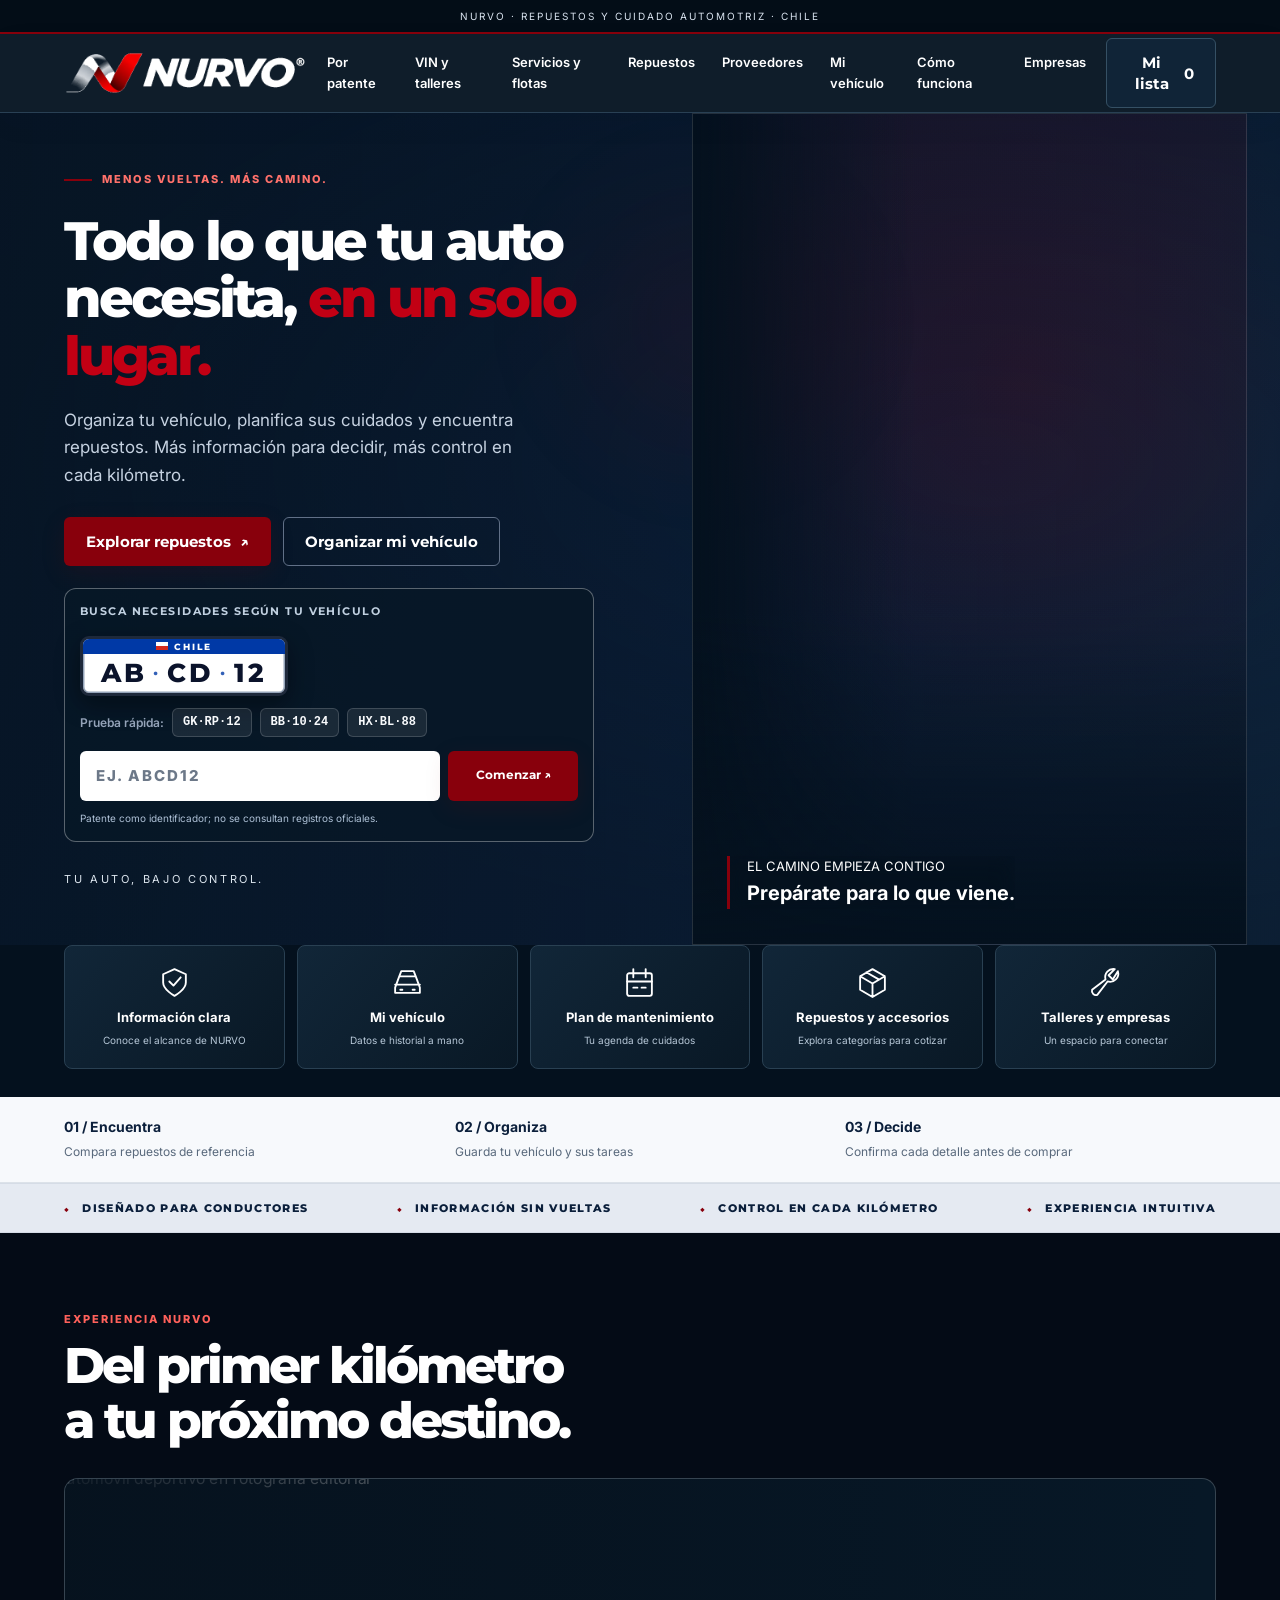
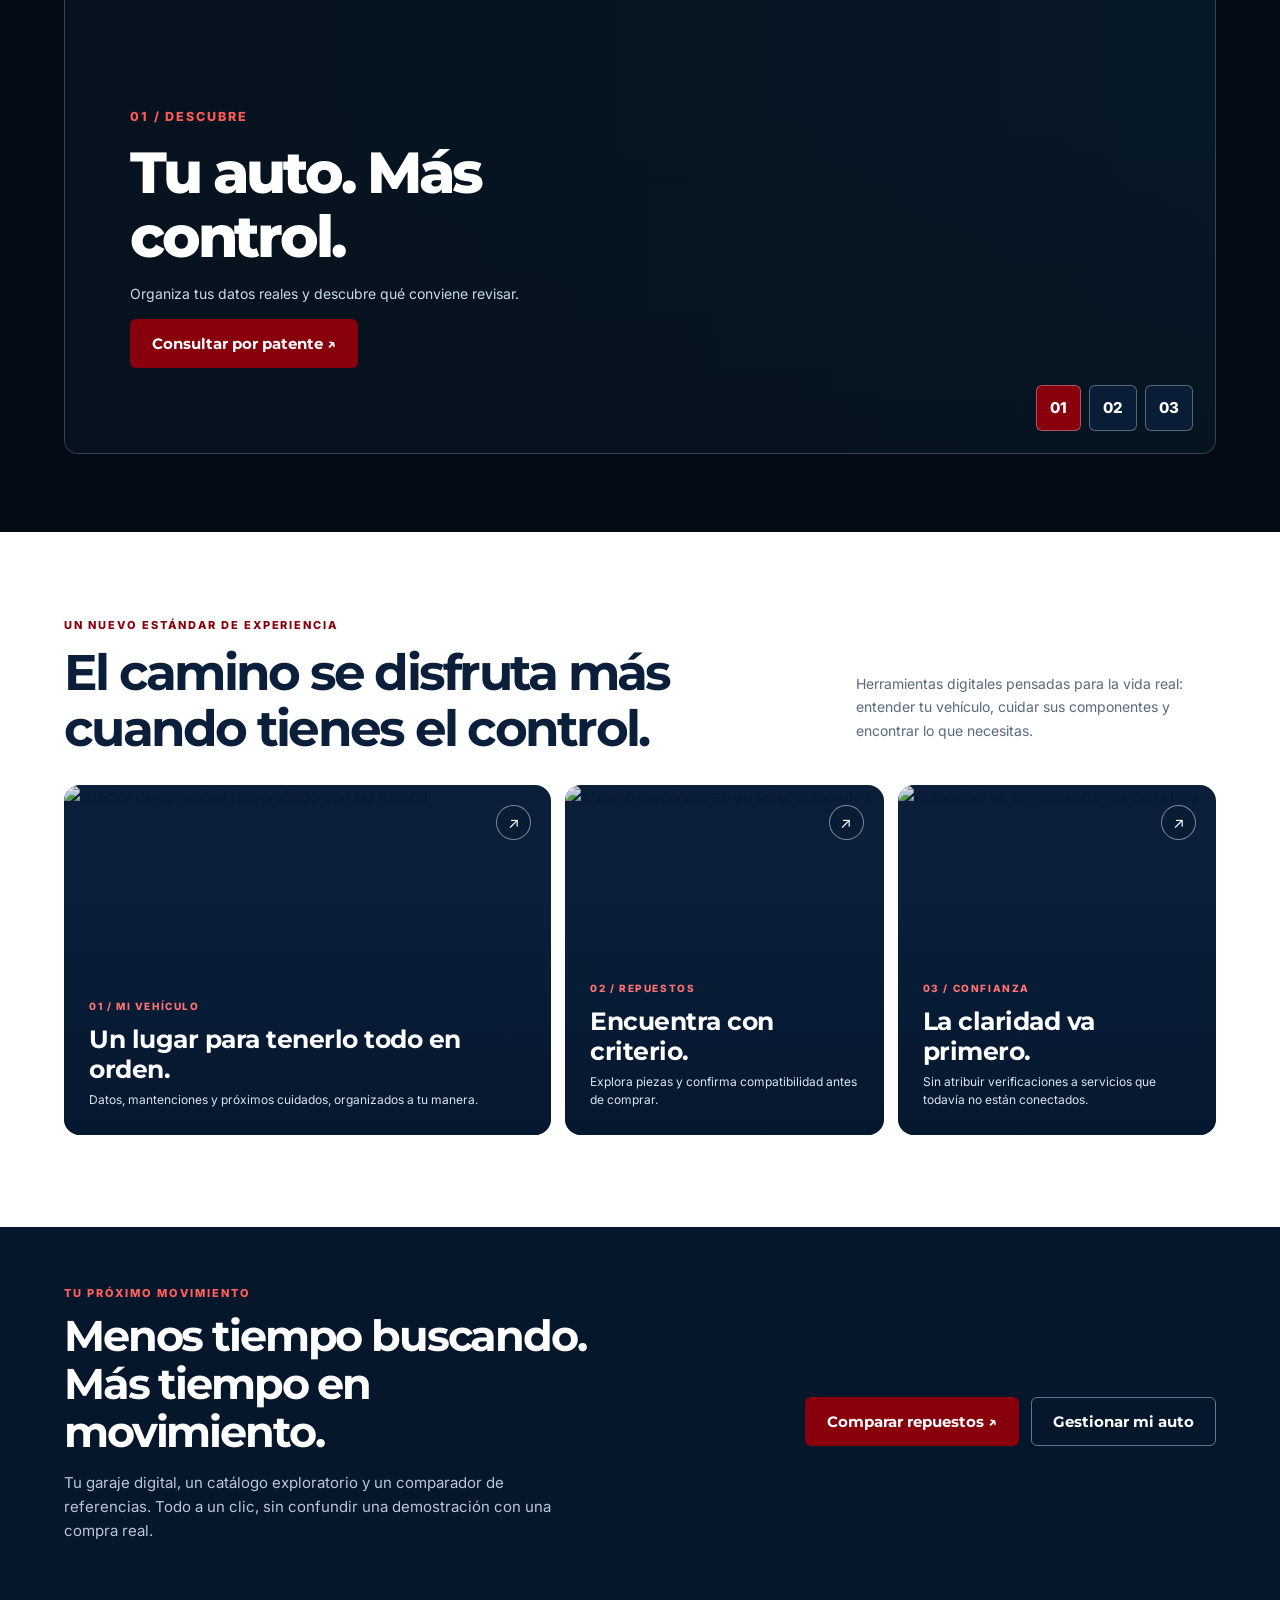
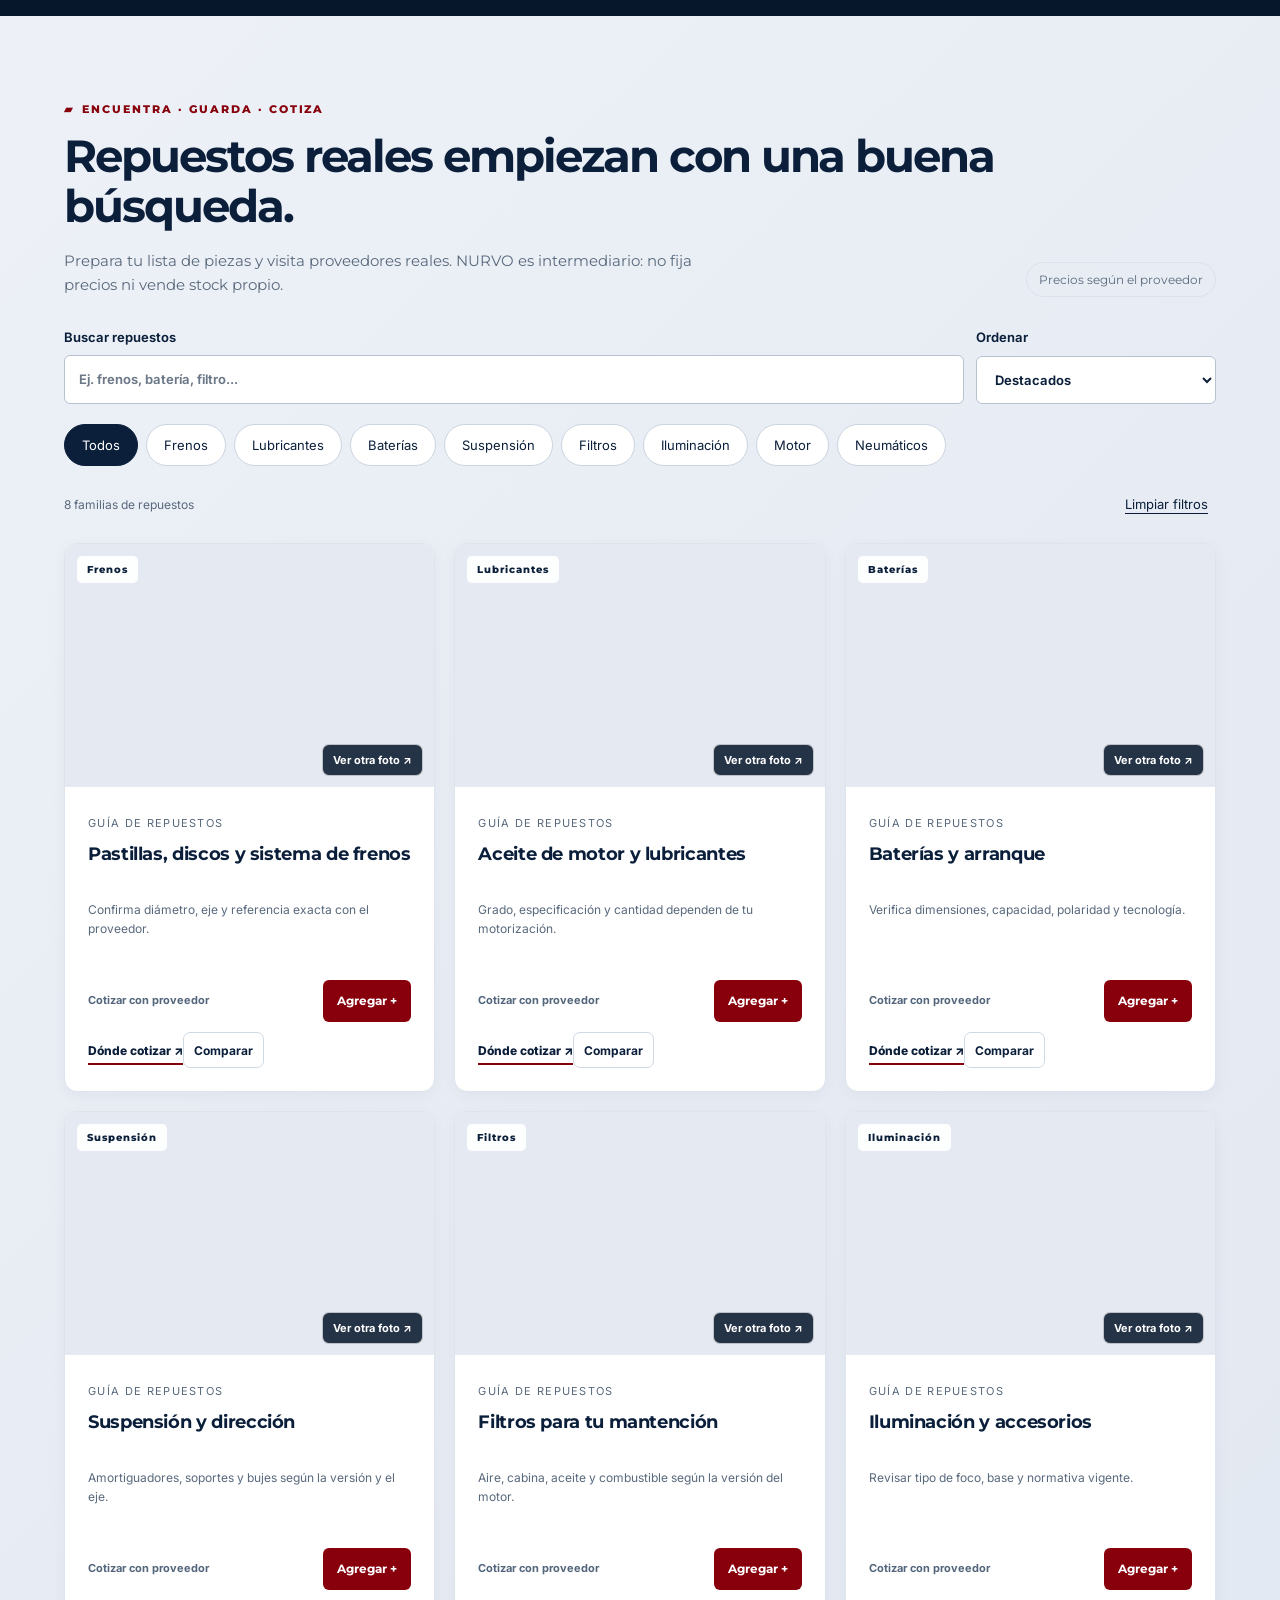
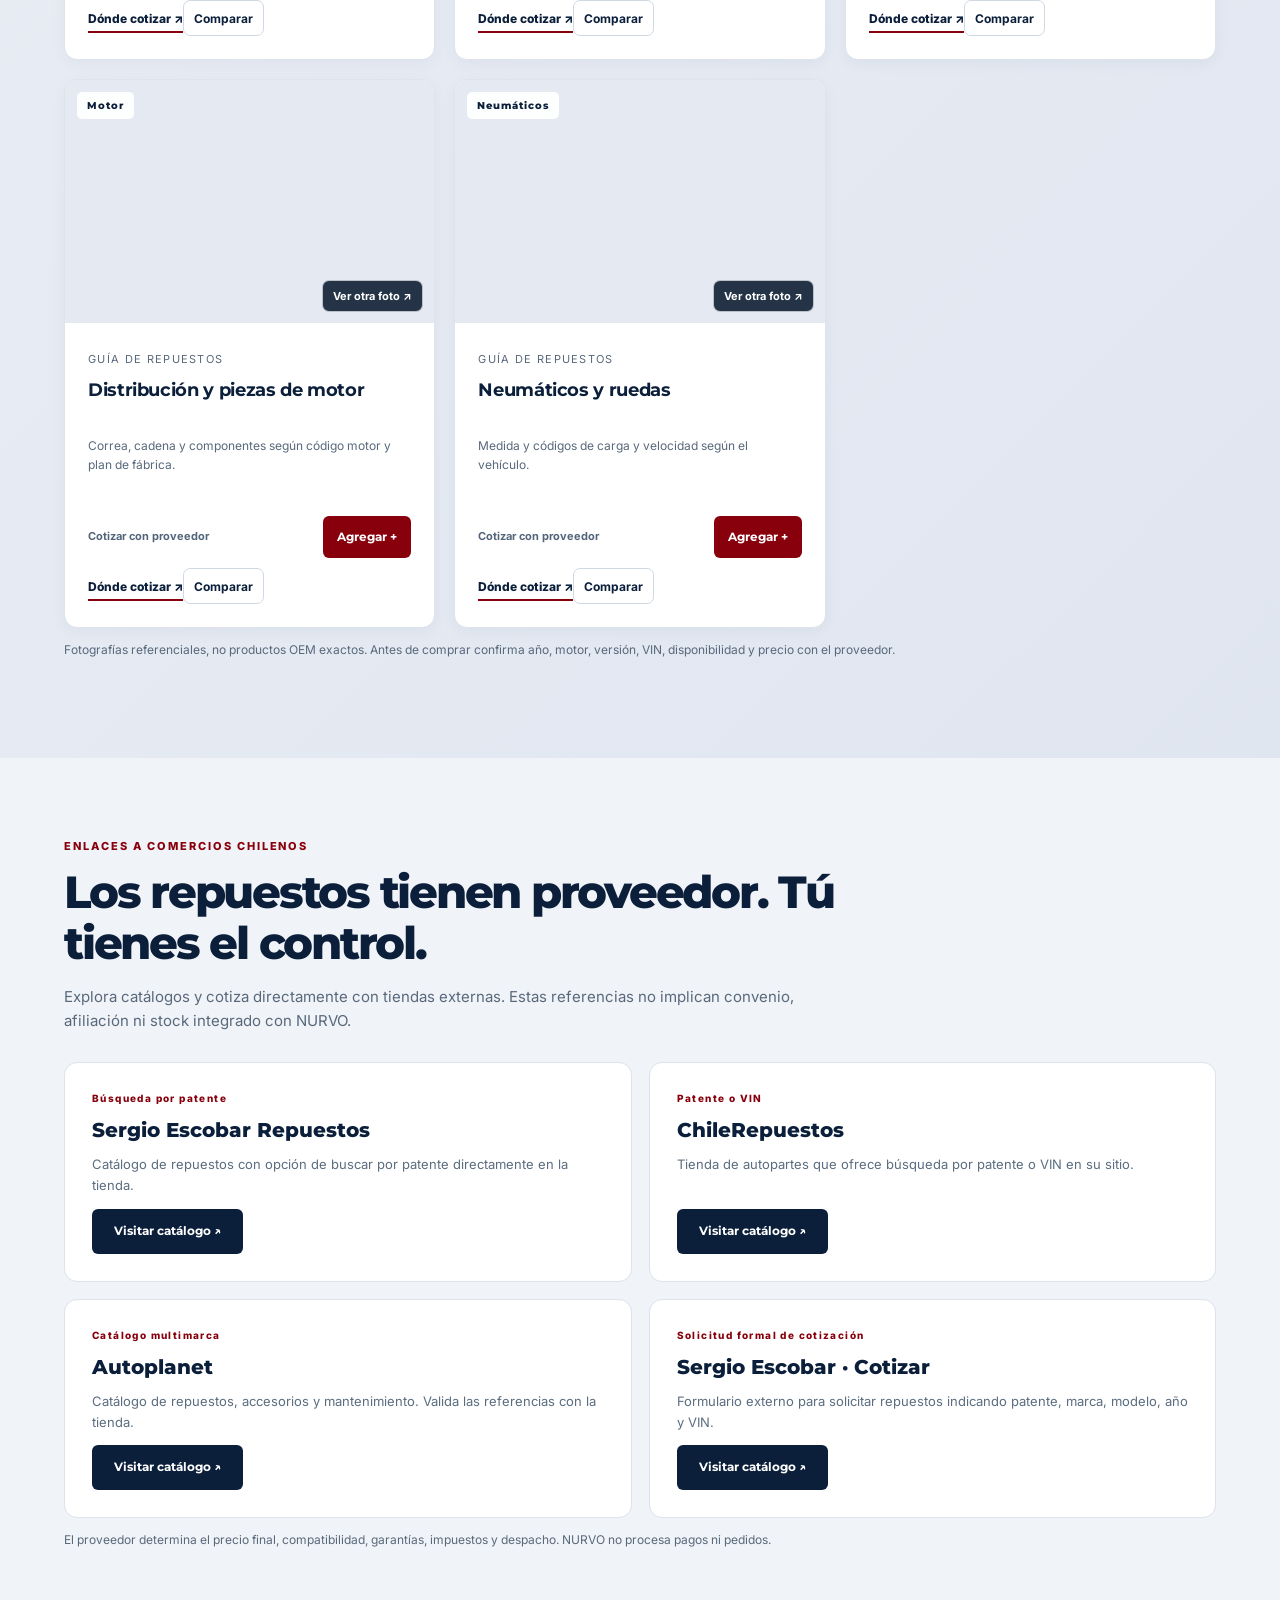
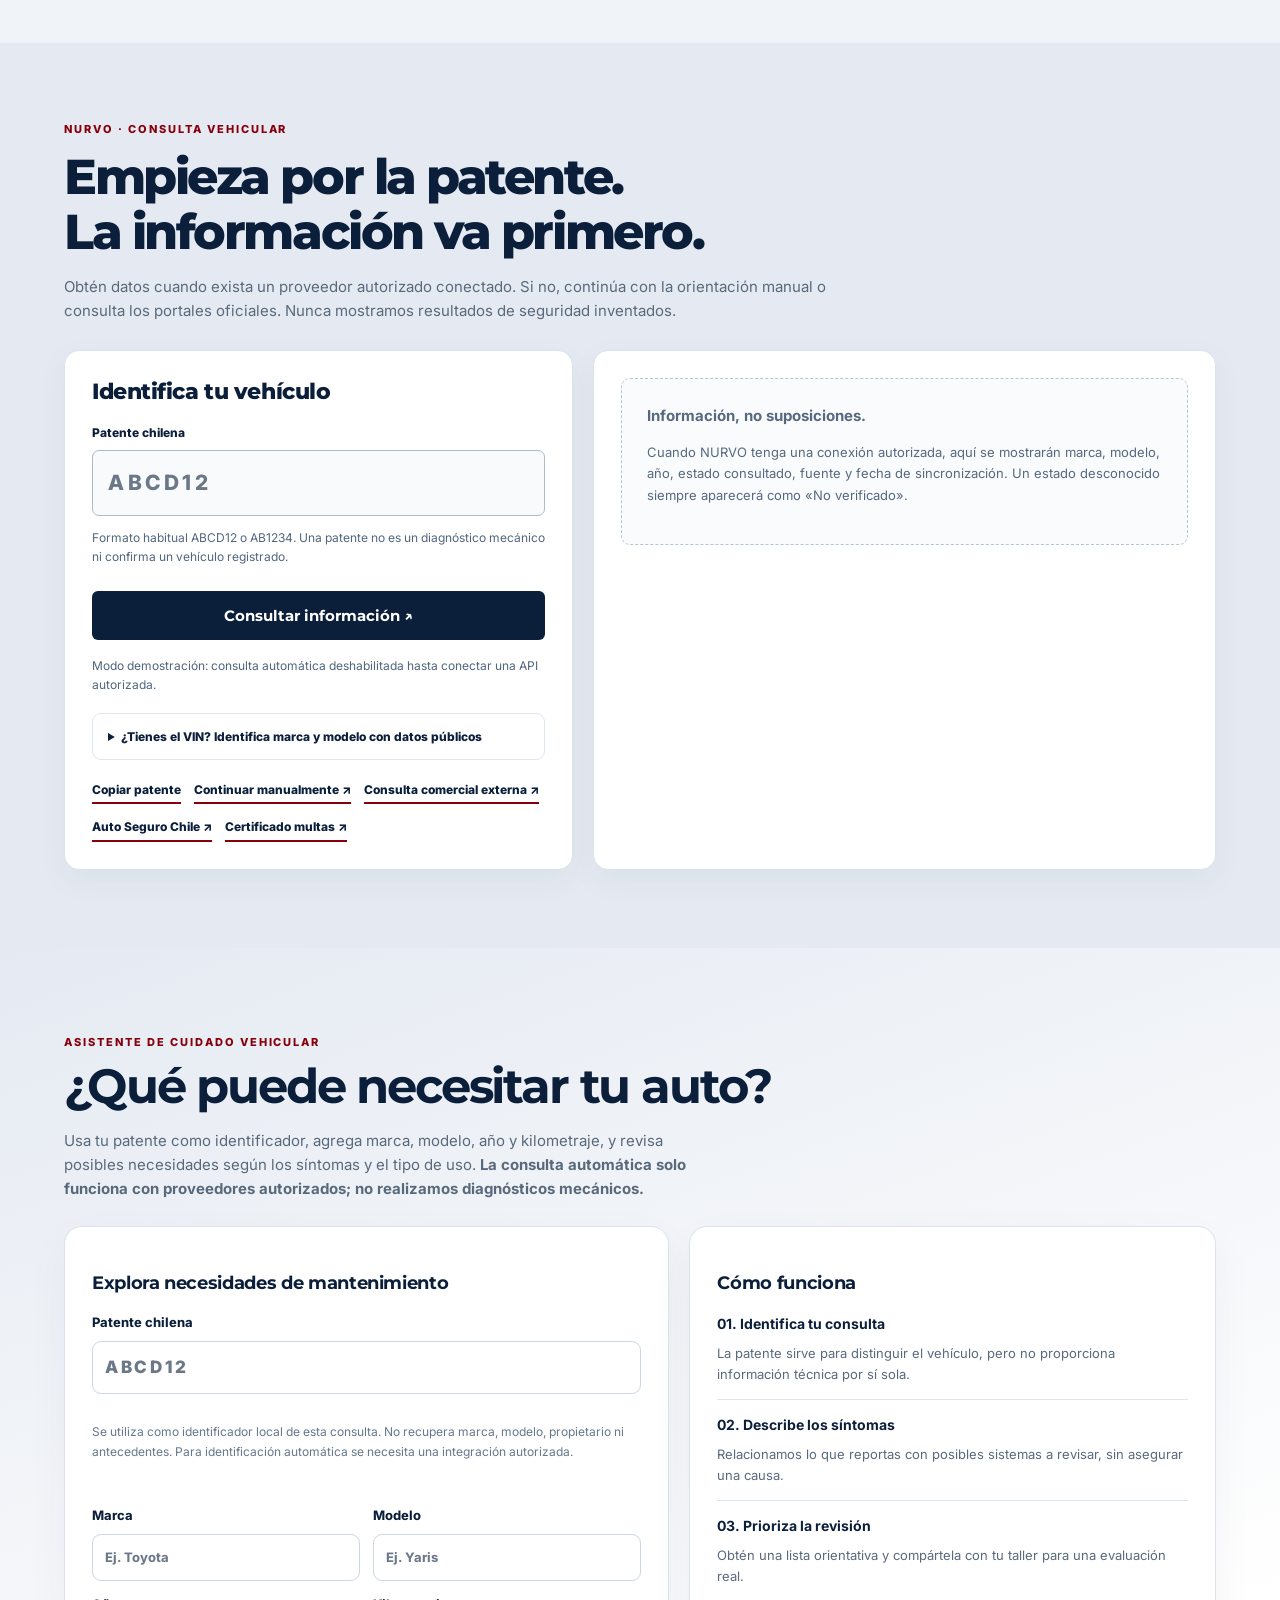
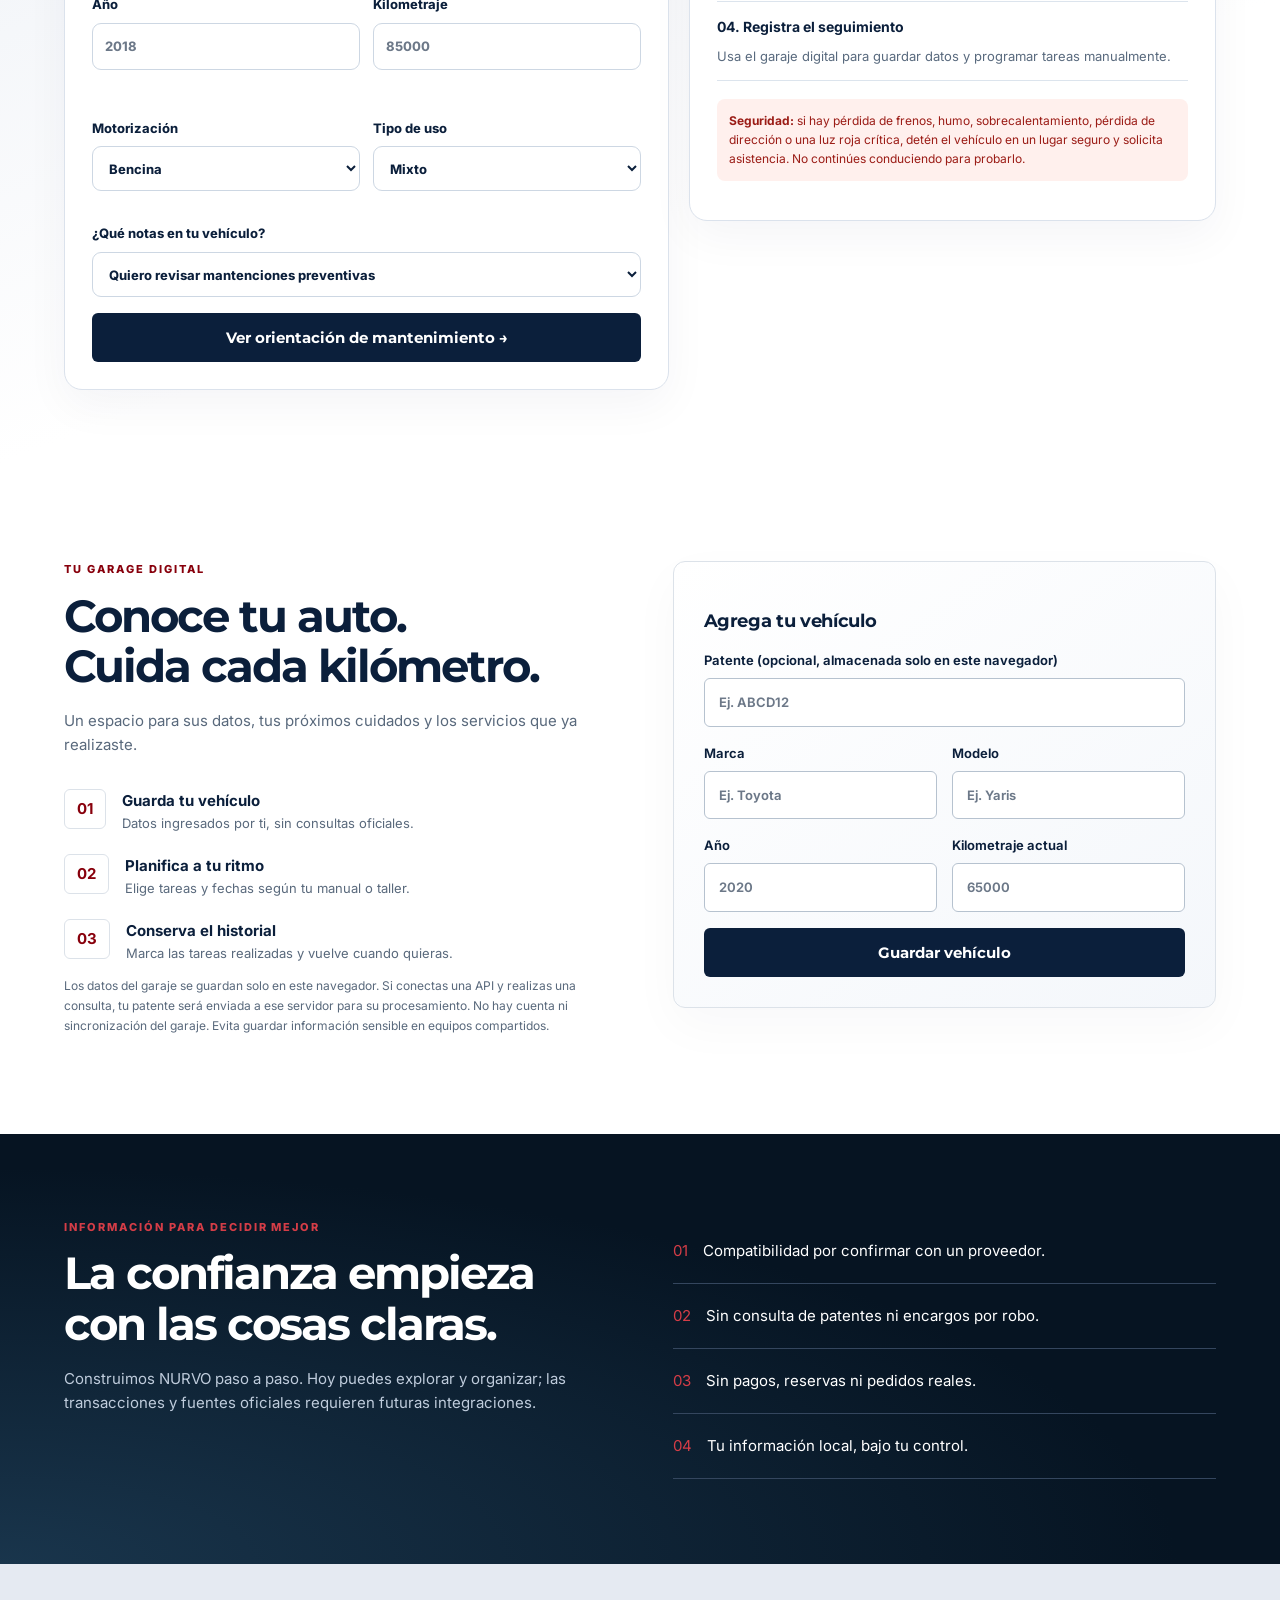
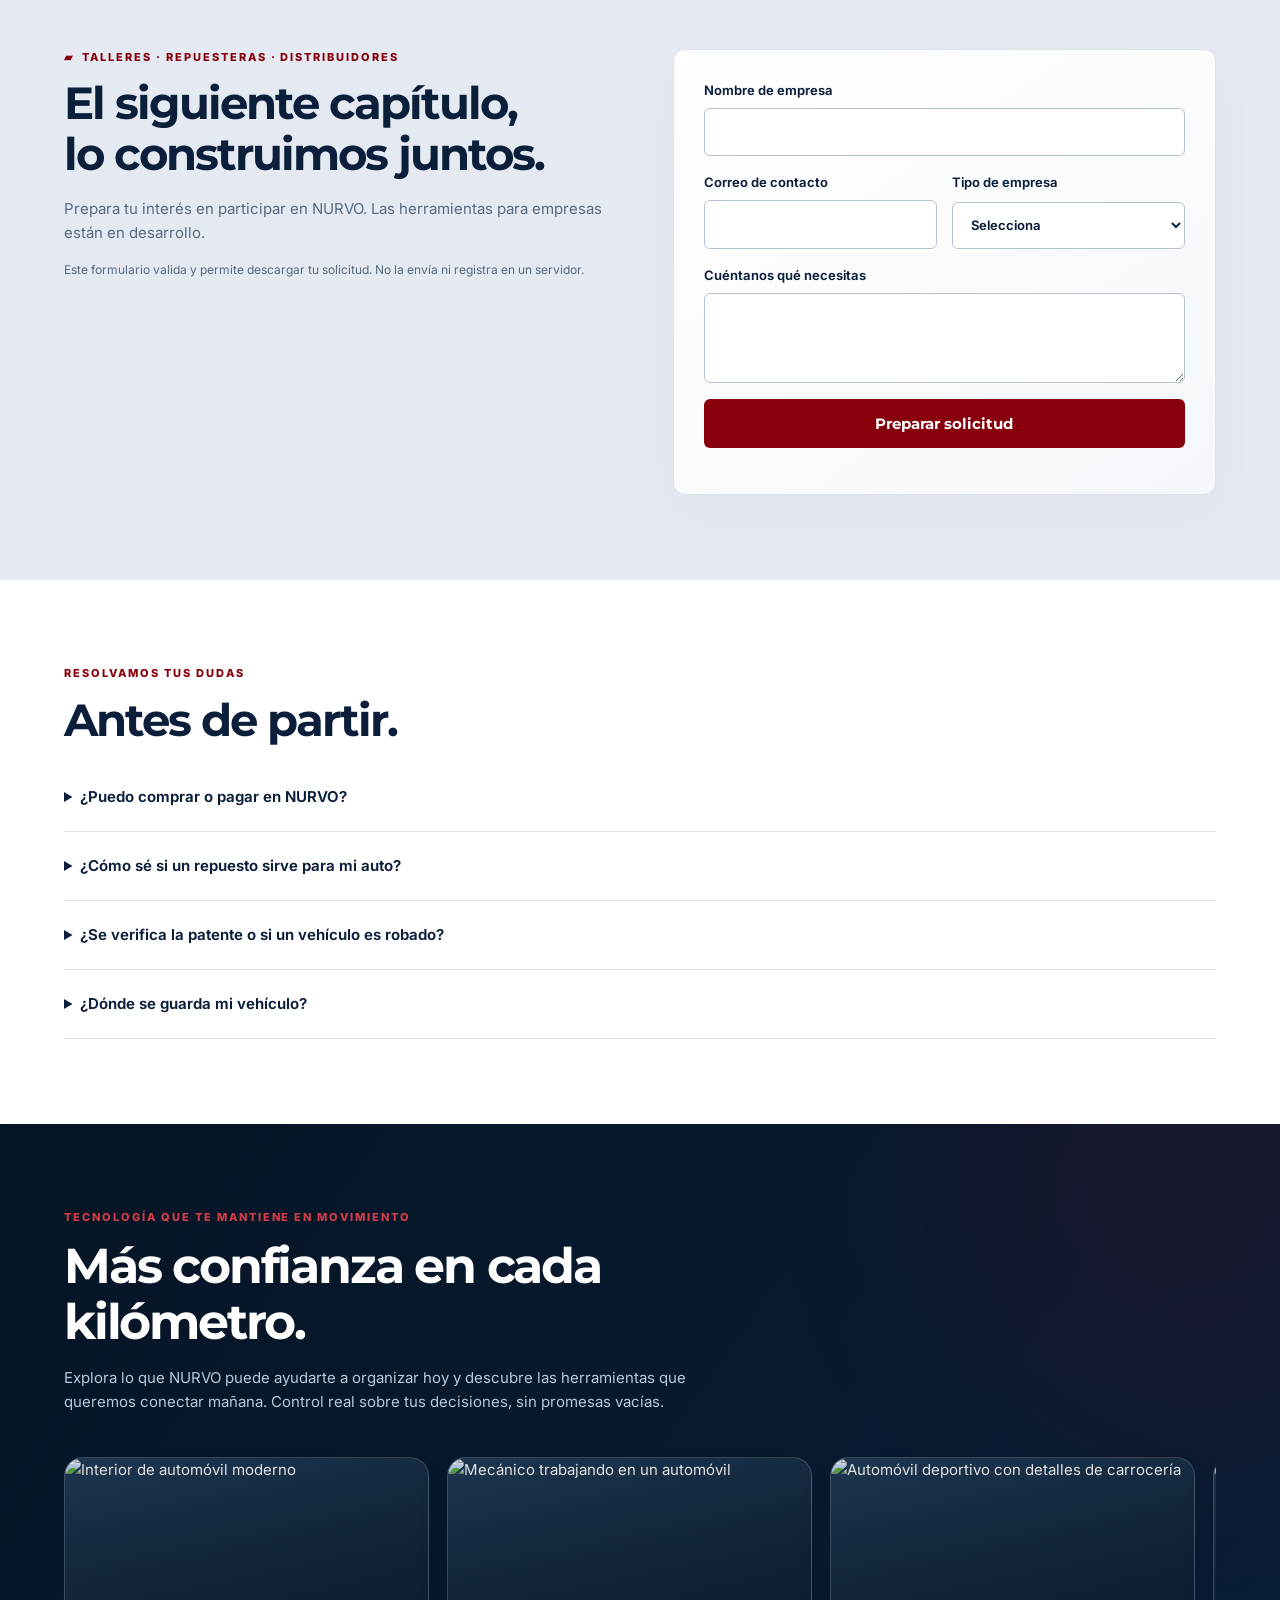
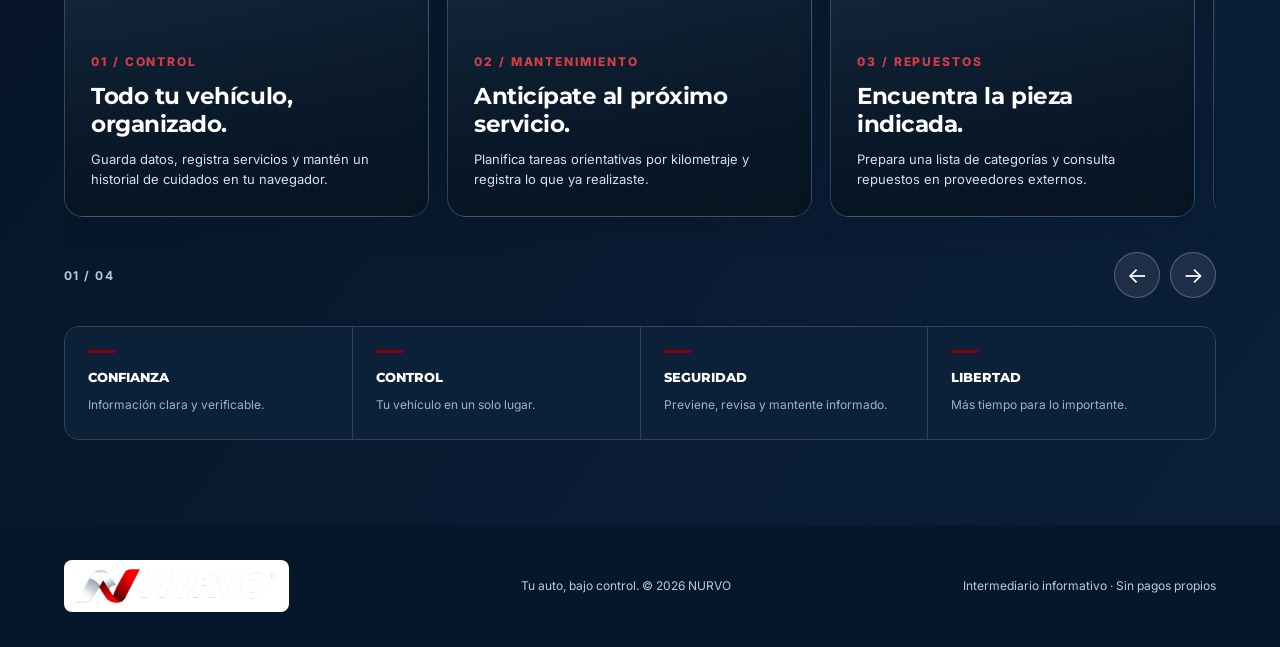
==== commit 0ed96e9d: "feat: integrate automotive ecosystem into NURVO navigation and CI" ====
--- a/index.html
+++ b/index.html
@@ -304,7 +304,7 @@
 #cart-open{display:none}
 }
 </style></head><body>
-<a class="skip" href="#main">Saltar al contenido</a><div class="topline">NURVO · REPUESTOS Y CUIDADO AUTOMOTRIZ · CHILE</div><header><div class="wrap bar"><a class="logo image-logo" data-brand="nurvo-transparent-png" href="#inicio" aria-label="NURVO inicio"><img src="[data-uri]" alt="NURVO — Tu auto, bajo control" width="284" height="78" decoding="async"></a><nav id="nav" aria-label="Navegación principal"><a href="#consulta-oficial">Por patente</a><a href="vin.html">VIN y talleres</a><a href="#marketplace">Repuestos</a><a href="#proveedores">Proveedores</a><a href="#vehiculo">Mi vehículo</a><a href="#confianza">Cómo funciona</a><a href="#empresas">Empresas</a></nav><div class="actions"><button class="btn secondary" id="cart-open">Mi lista <span id="count">0</span></button><button class="btn secondary menu" id="menu" aria-expanded="false" aria-controls="nav">Menú</button></div></div></header>
+<a class="skip" href="#main">Saltar al contenido</a><div class="topline">NURVO · REPUESTOS Y CUIDADO AUTOMOTRIZ · CHILE</div><header><div class="wrap bar"><a class="logo image-logo" data-brand="nurvo-transparent-png" href="#inicio" aria-label="NURVO inicio"><img src="[data-uri]" alt="NURVO — Tu auto, bajo control" width="284" height="78" decoding="async"></a><nav id="nav" aria-label="Navegación principal"><a href="#consulta-oficial">Por patente</a><a href="vin.html">VIN y talleres</a><a href="ecosistema.html">Servicios y flotas</a><a href="#marketplace">Repuestos</a><a href="#proveedores">Proveedores</a><a href="#vehiculo">Mi vehículo</a><a href="#confianza">Cómo funciona</a><a href="#empresas">Empresas</a></nav><div class="actions"><button class="btn secondary" id="cart-open">Mi lista <span id="count">0</span></button><button class="btn secondary menu" id="menu" aria-expanded="false" aria-controls="nav">Menú</button></div></div></header>
 <div id="nurvo-progress" aria-hidden="true"></div><main id="main"><div class="hero" id="inicio"><div class="nurvo-hero-glow" aria-hidden="true"></div><div class="wrap hero-grid"><div class="hero-copy"><div class="eyebrow">Menos vueltas. Más camino.</div><h1>Todo lo que tu auto<br>necesita, <em>en un solo lugar.</em></h1><p>Organiza tu vehículo, planifica sus cuidados y encuentra repuestos. Más información para decidir, más control en cada kilómetro.</p><div class="cta"><a class="btn" href="#marketplace">Explorar repuestos <span aria-hidden="true">↗</span></a><a class="btn secondary" href="#vehiculo">Organizar mi vehículo</a></div><form class="nurvo-plate-entry" id="hero-plate-form"><label for="hero-plate">Busca necesidades según tu vehículo</label>
 <div class="chile-plate-preview" aria-hidden="true">
   <div class="chile-plate-badge">
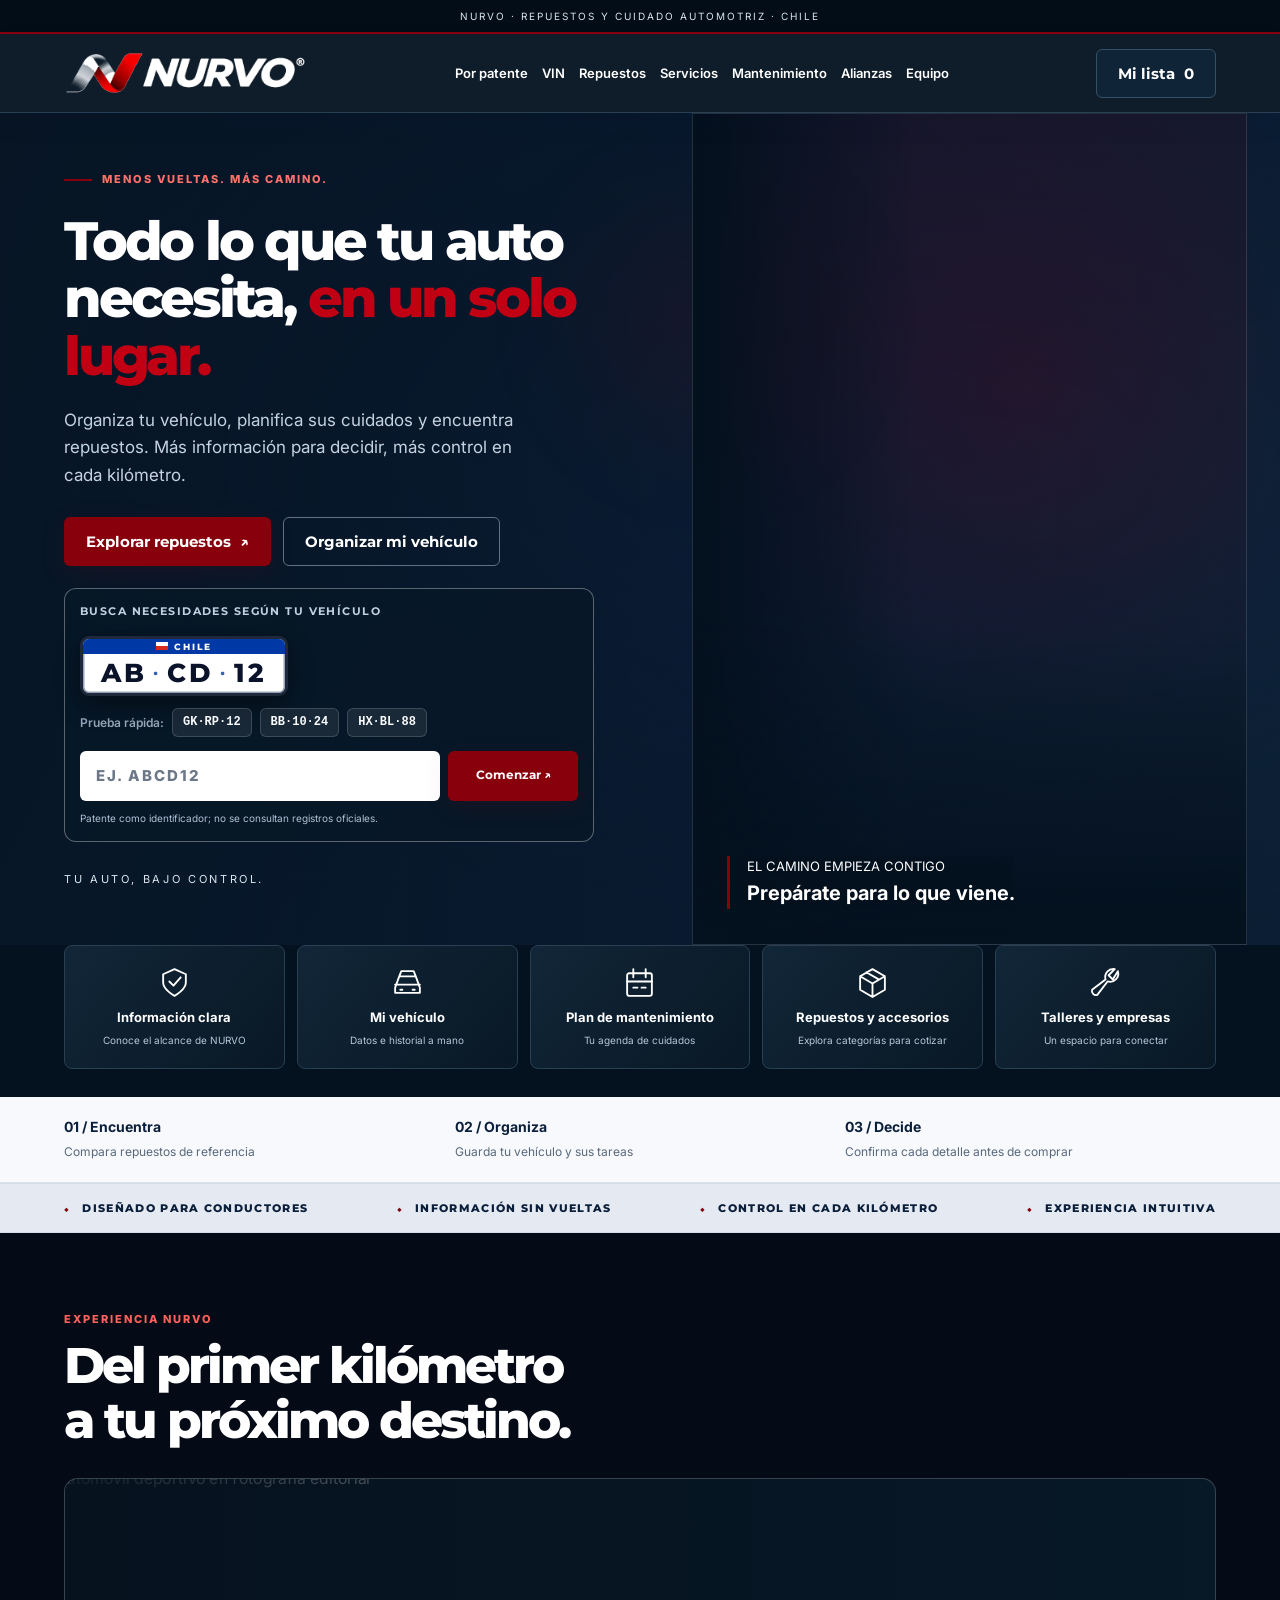
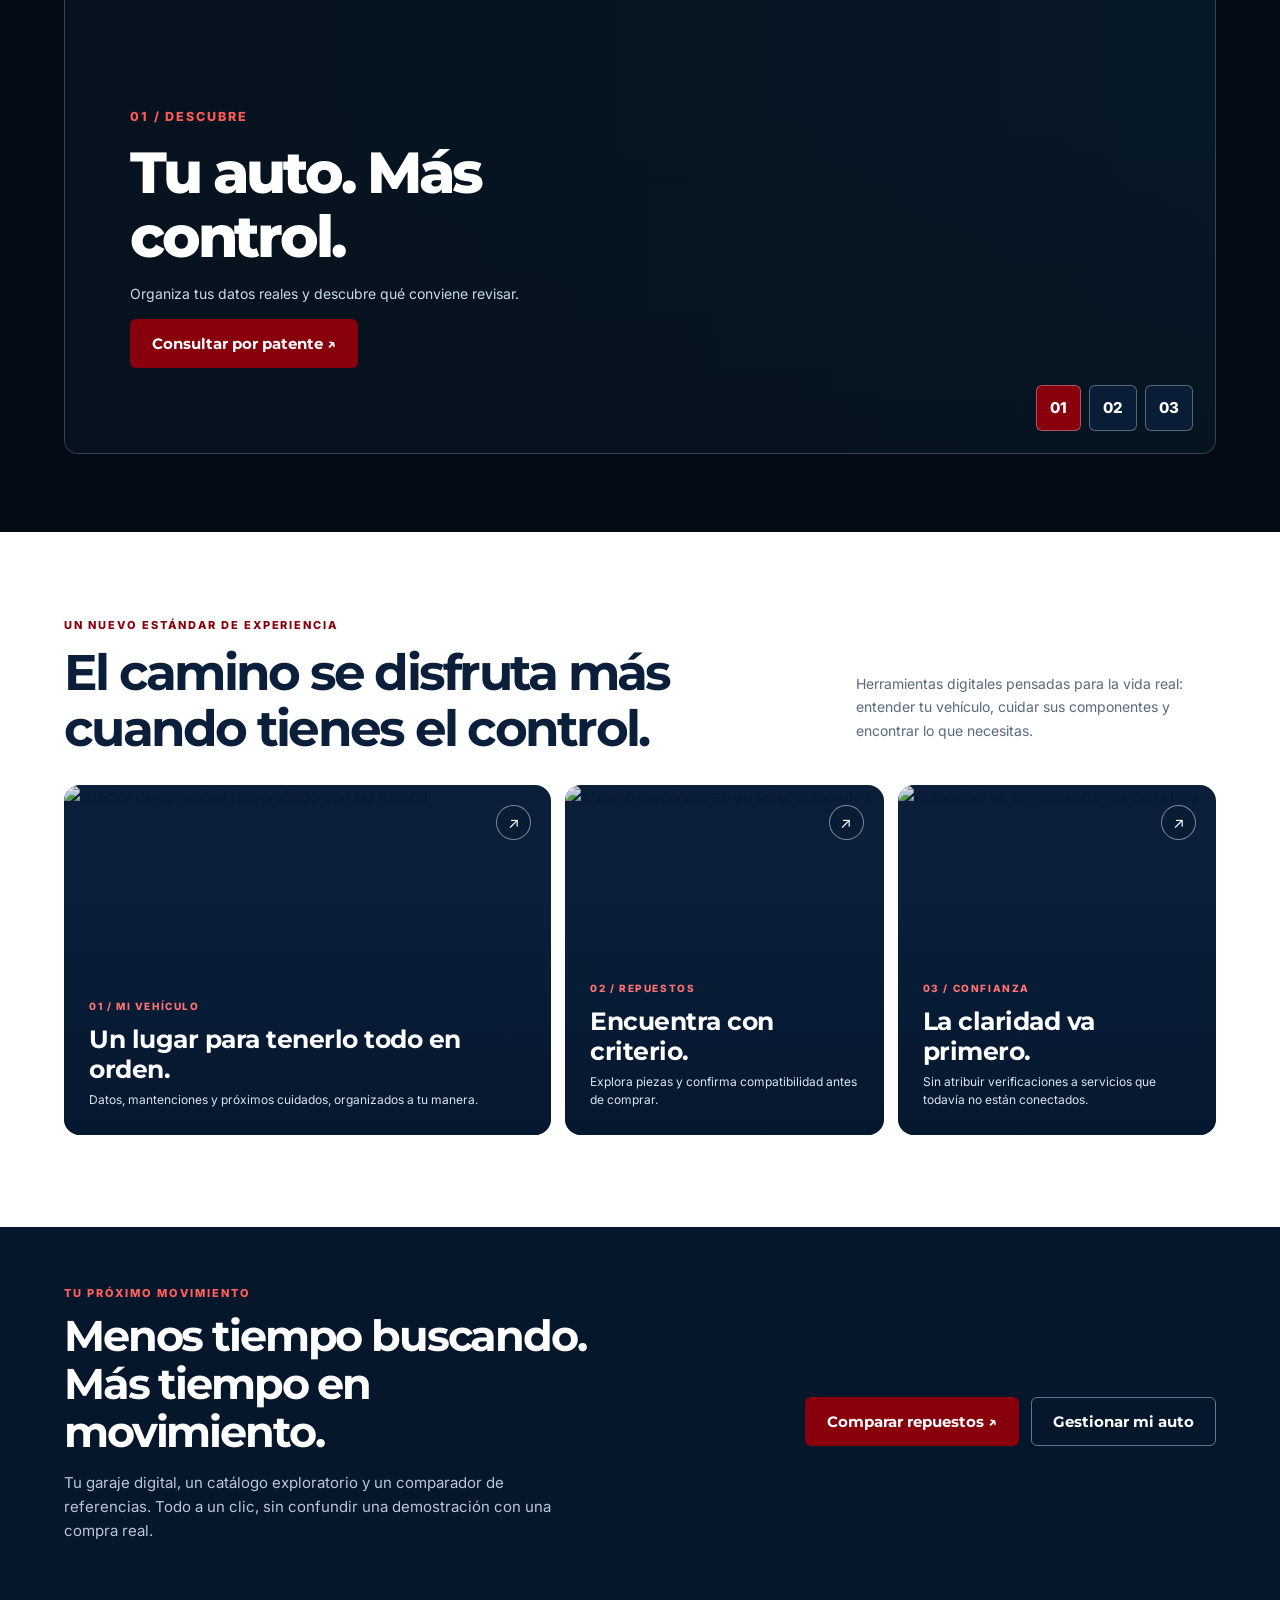
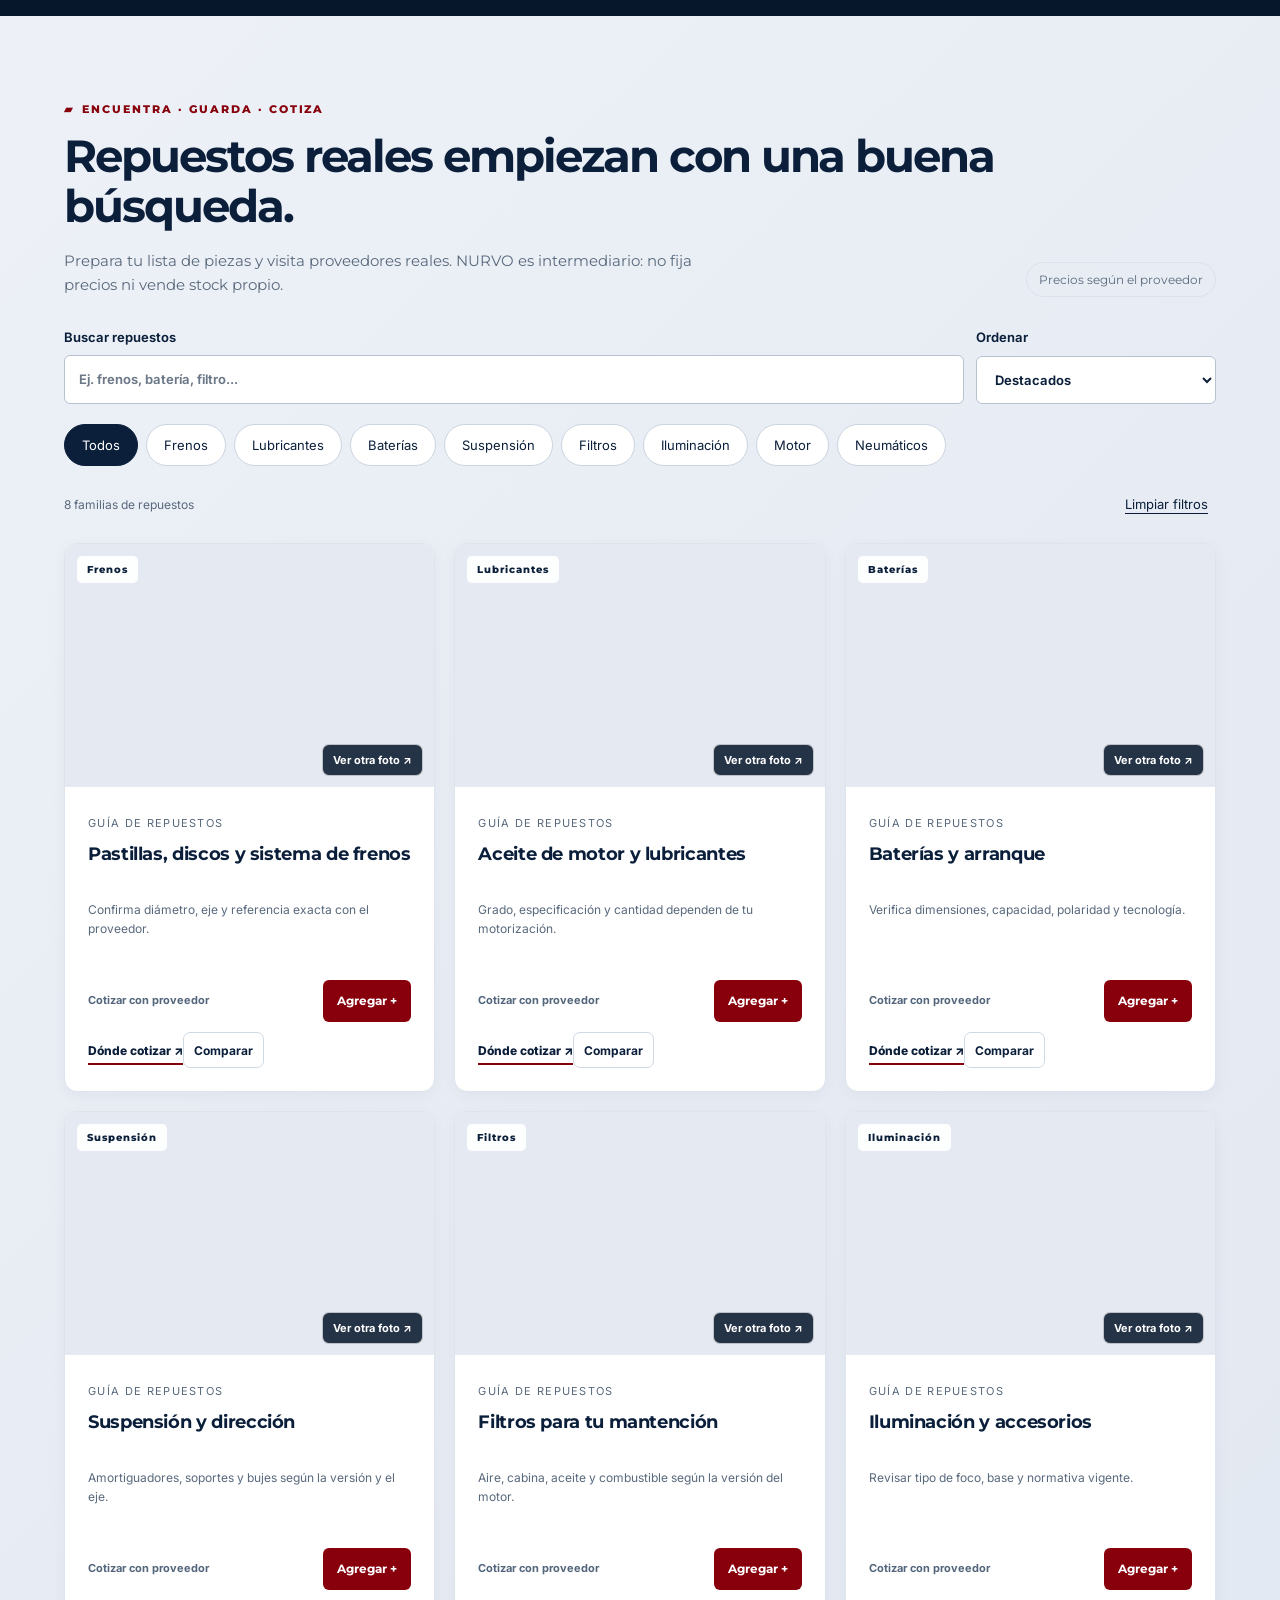
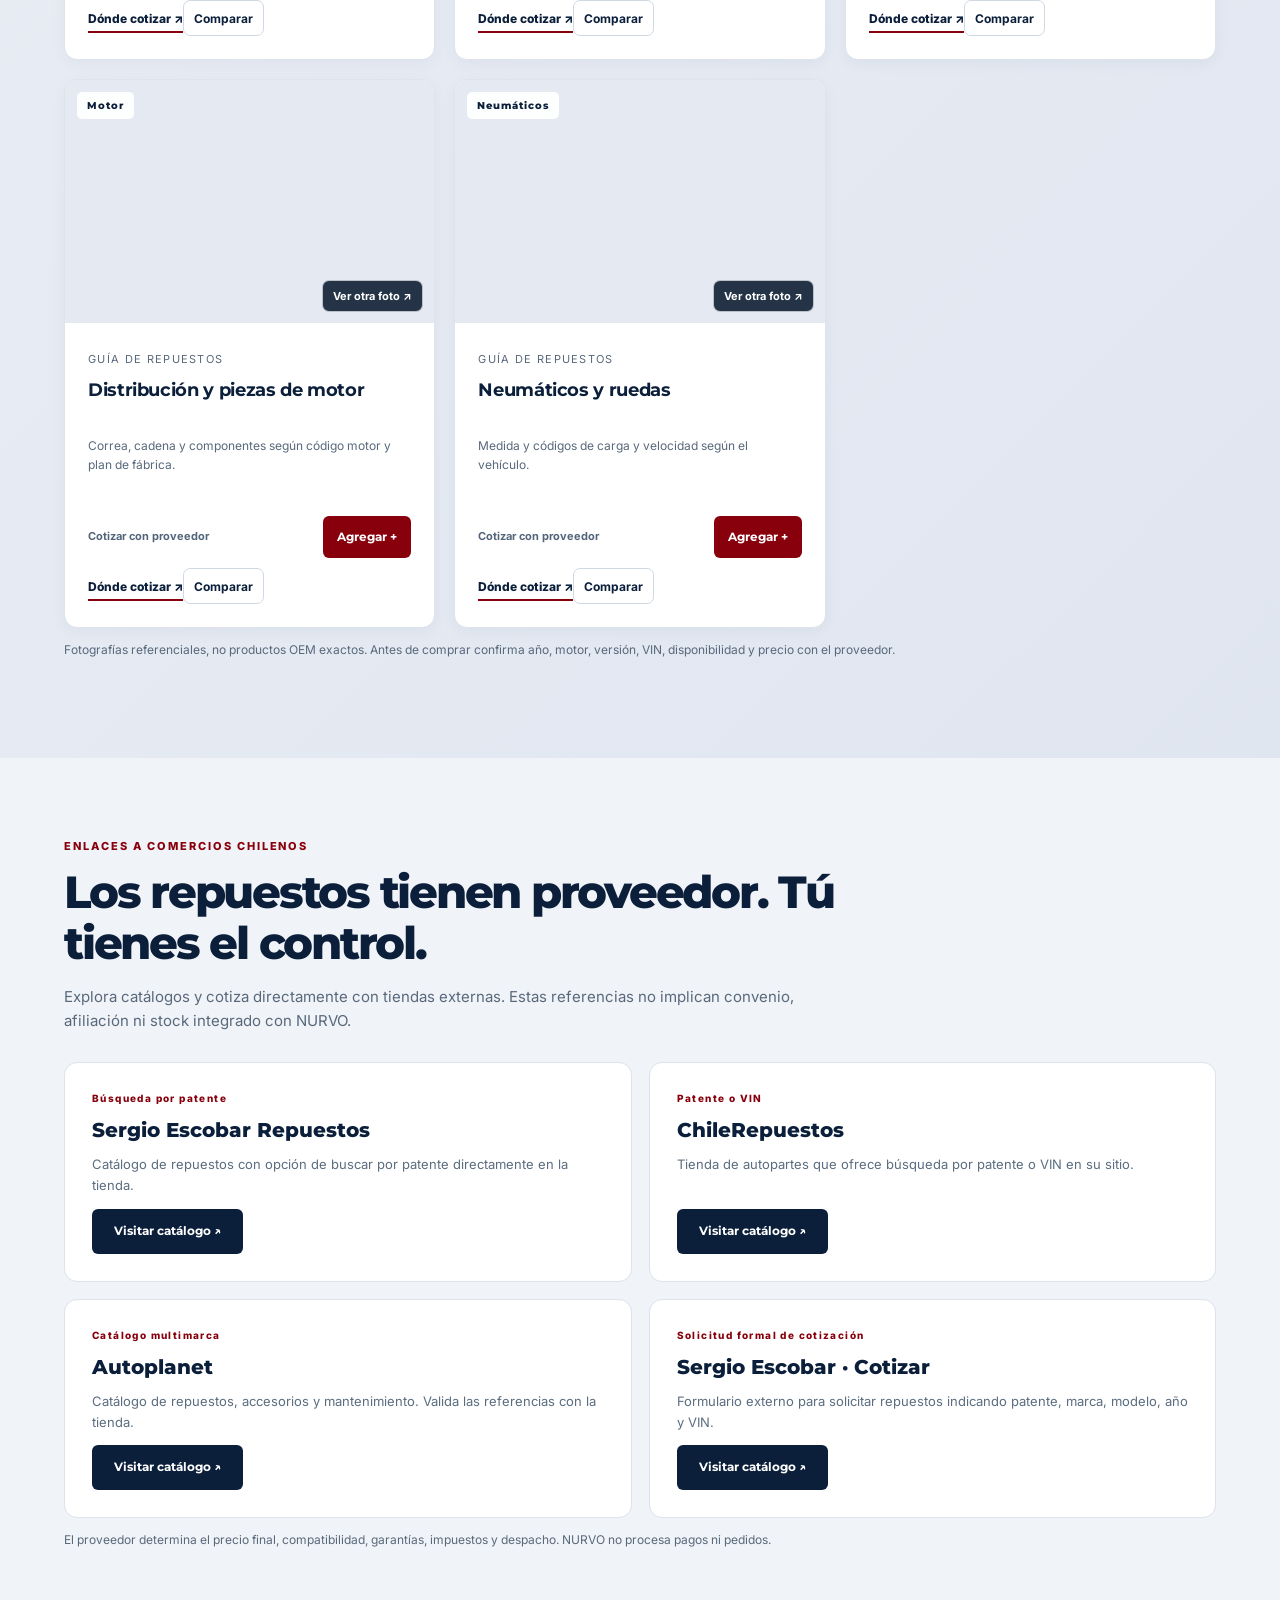
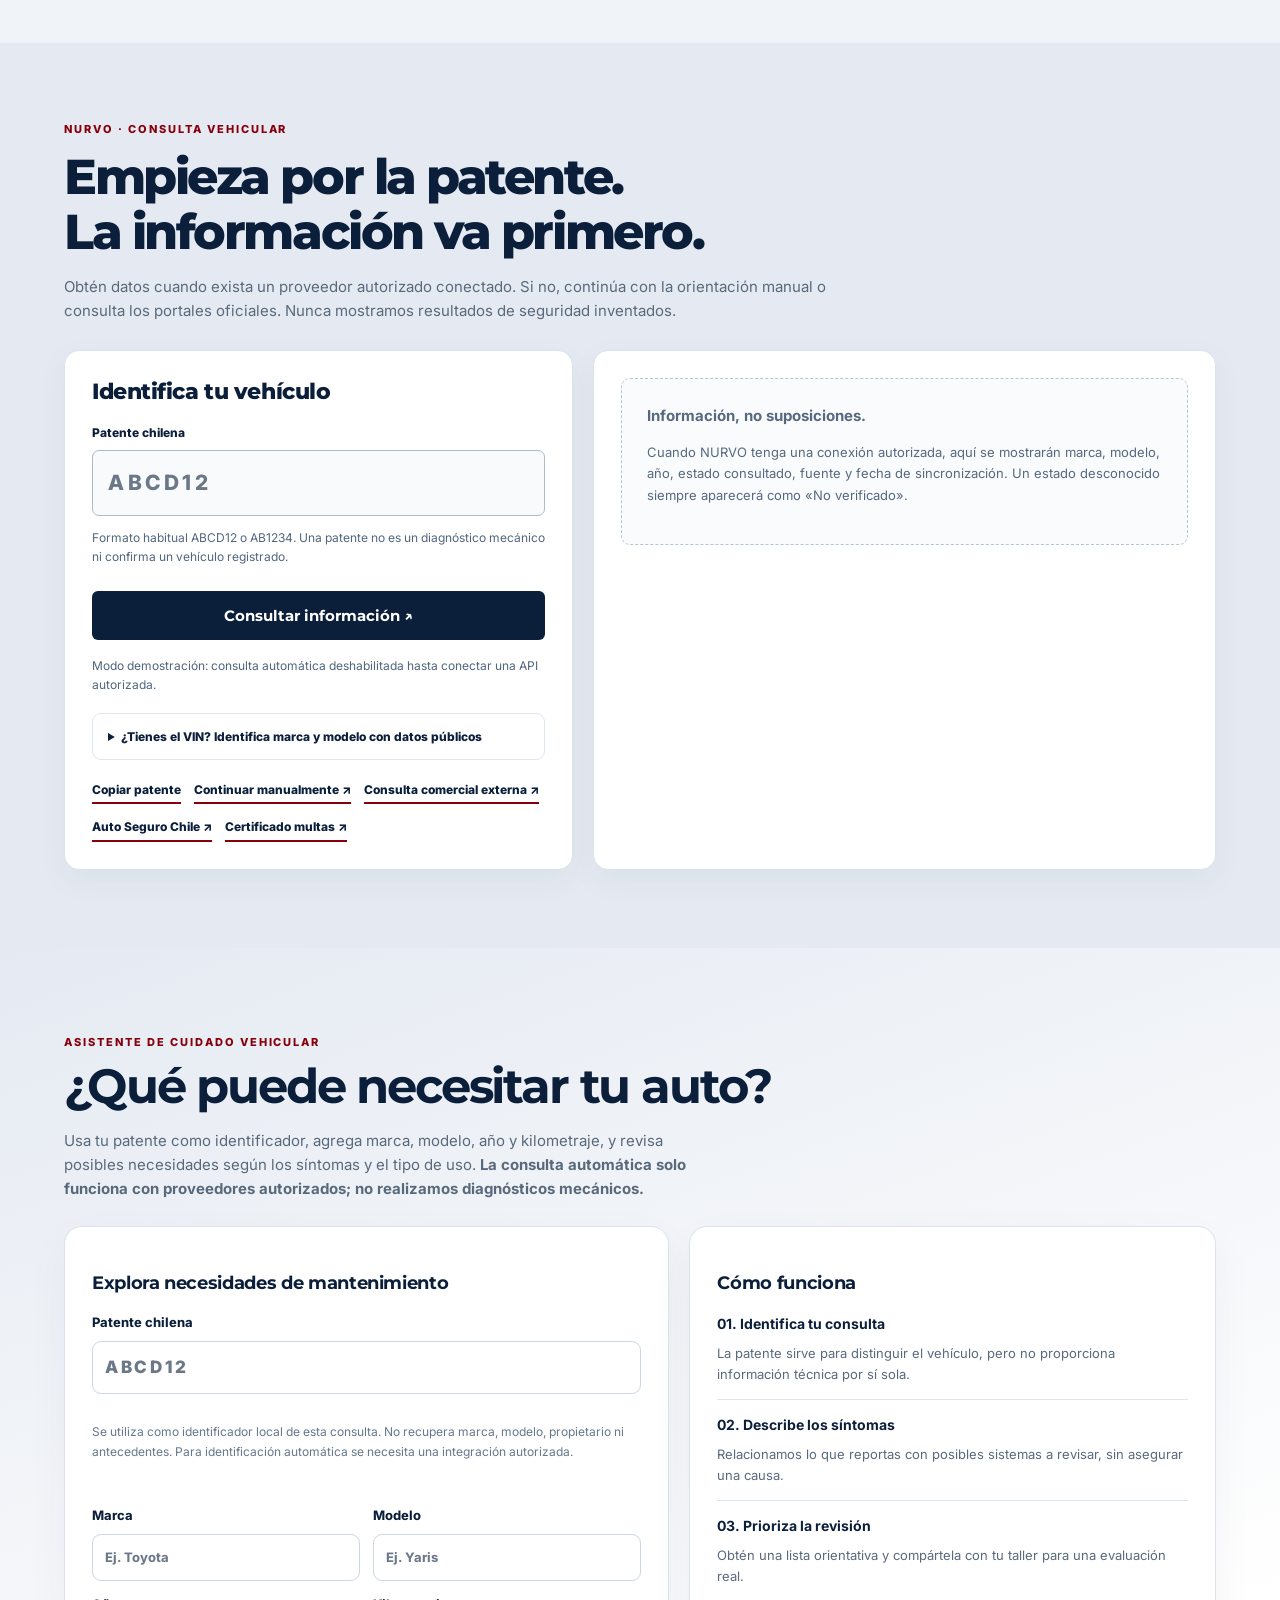
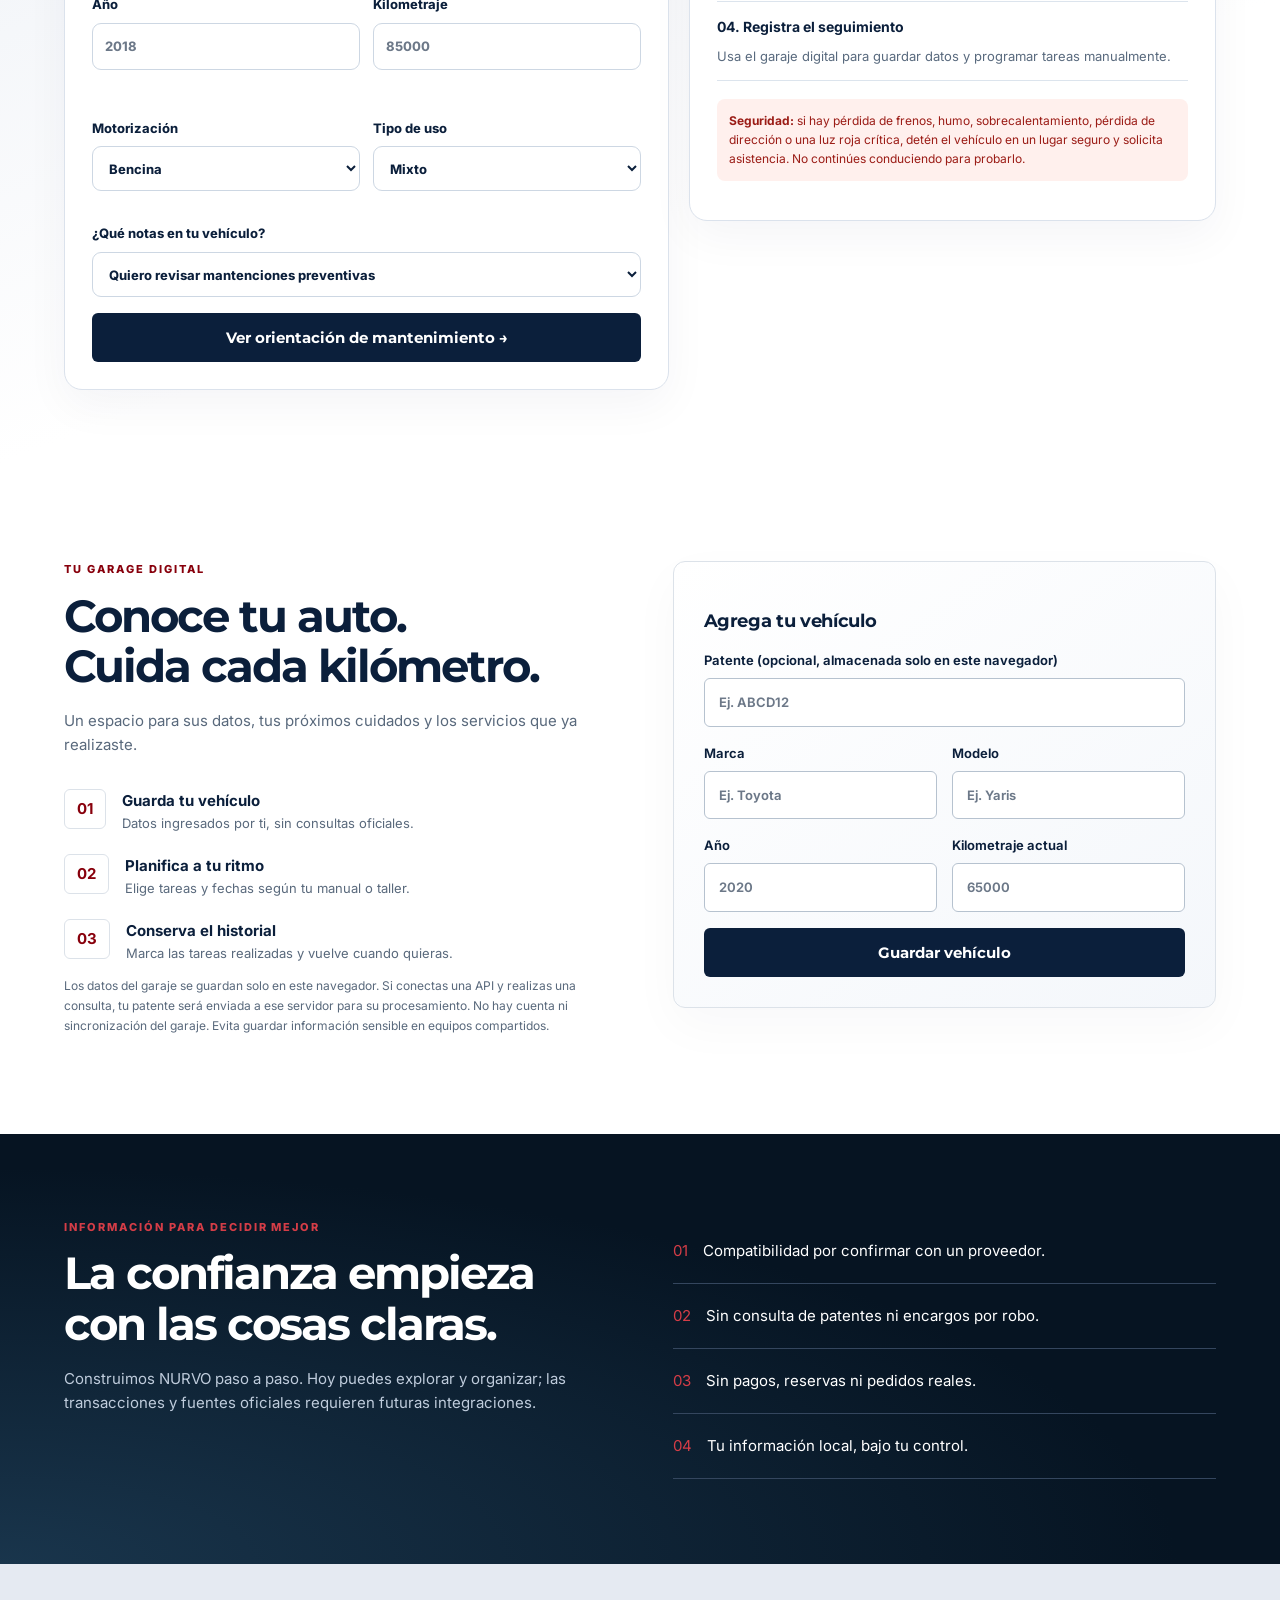
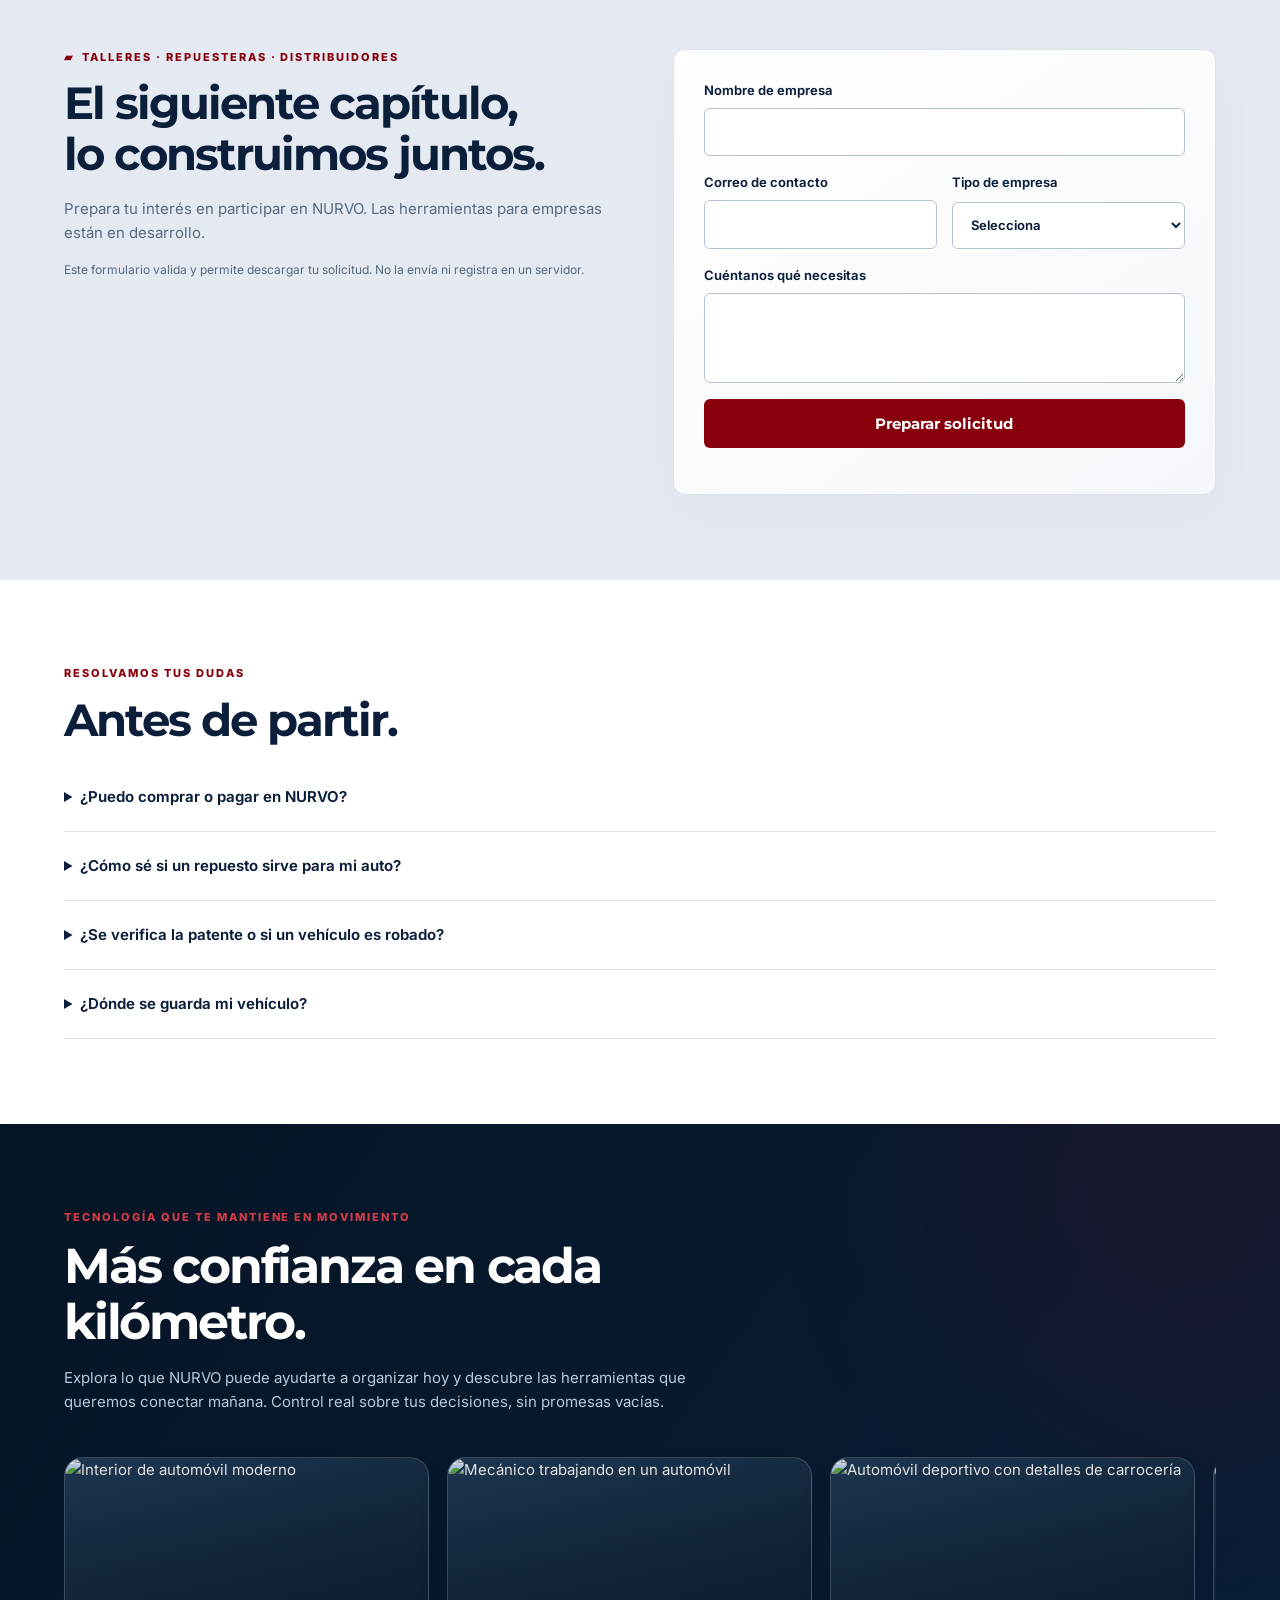
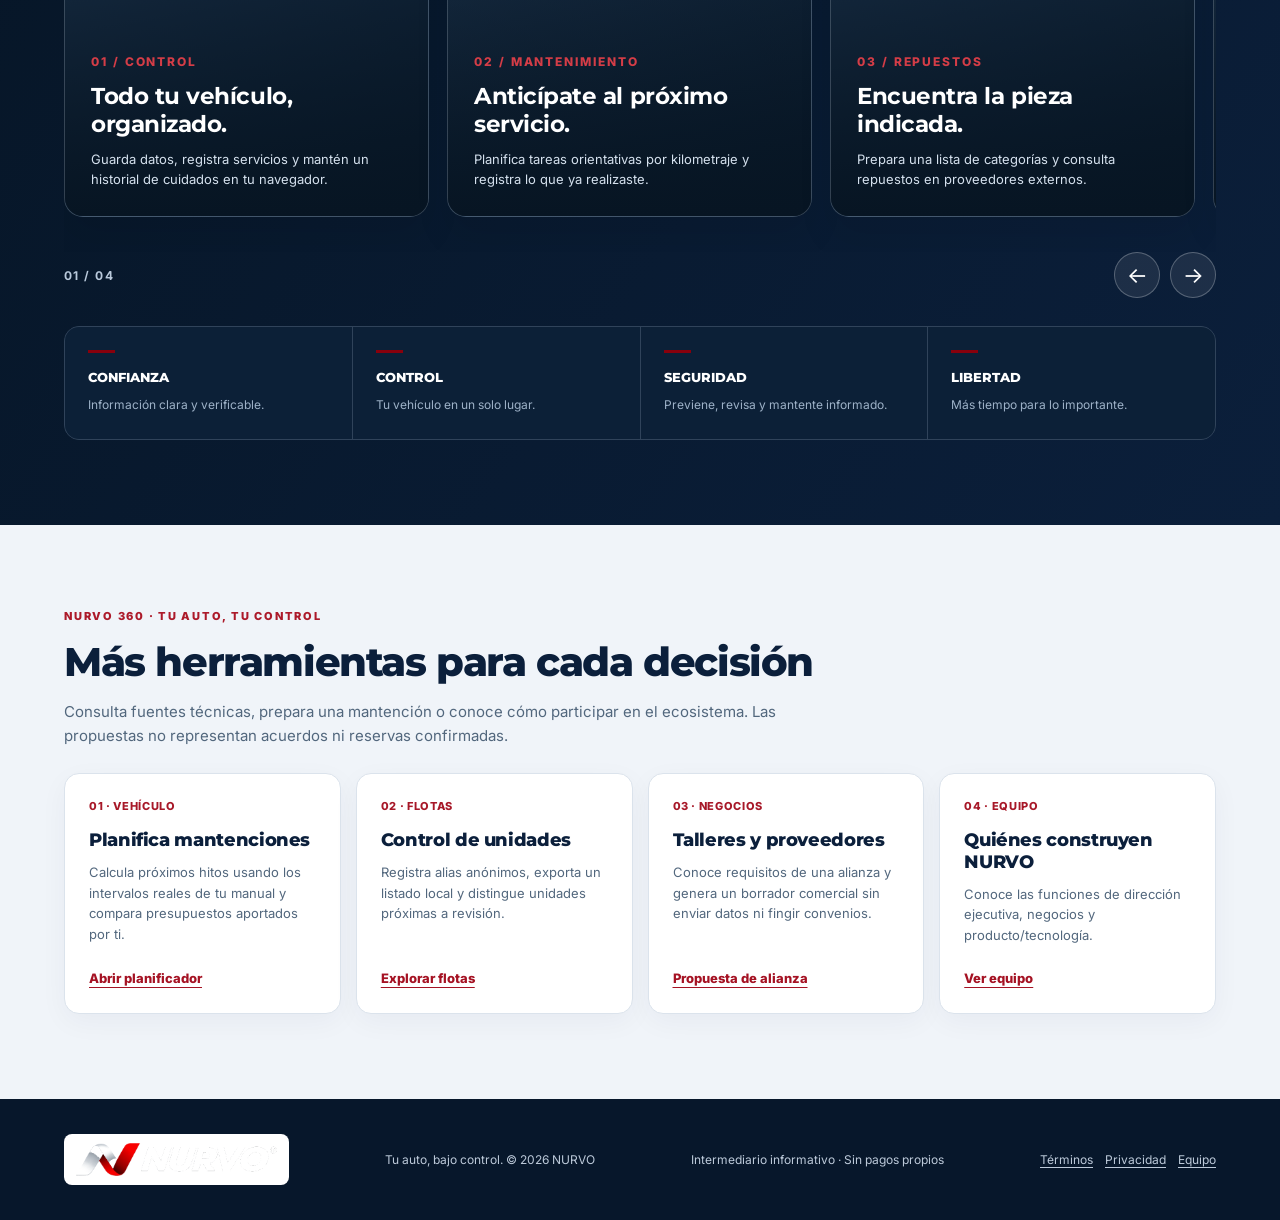
==== commit dfbe5270: "feat(home): connect maintenance, fleets, partners and founders from main Pages UX" ====
--- a/index.html
+++ b/index.html
@@ -1,7 +1,7 @@
 <!doctype html>
 <html lang="es"><head><meta charset="utf-8"><meta name="viewport" content="width=device-width, initial-scale=1"><meta name="theme-color" content="#0B1F3B"><meta name="nurvo-brand-version" content="2026-11-01-live-api-v8"><meta name="description" content="NURVO: identifica necesidades de mantenimiento, organiza tu vehículo y encuentra proveedores de repuestos automotrices en Chile."><title>NURVO — Tu auto, bajo control</title><link rel="preconnect" href="https://fonts.googleapis.com"><link rel="preconnect" href="https://fonts.gstatic.com" crossorigin><link href="https://fonts.googleapis.com/css2?family=Inter:wght@400;500;600;700;800&amp;family=Montserrat:ital,wght@0,600;0,700;0,800;0,900;1,800;1,900&amp;display=swap" rel="stylesheet">
 <style>
-:root{--navy:#0B1F3B;--red:#88000C;--muted:#59697c;--line:#dce2e9;--paper:#f4f6f8}*{box-sizing:border-box}html{scroll-behavior:smooth;scroll-padding-top:100px}body{margin:0;color:var(--navy);background:white;font:15px/1.6 system-ui,-apple-system,Segoe UI,sans-serif}button,input,select,textarea{font:inherit}button,a,input,select,textarea{-webkit-tap-highlight-color:transparent}button,a{touch-action:manipulation}a{color:inherit;text-decoration:none}button{cursor:pointer}button:disabled{cursor:not-allowed;opacity:.5}:focus-visible{outline:3px solid #287ac9;outline-offset:4px}.wrap{width:min(1240px,90%);margin:auto}.topline{background:var(--navy);color:#d9e3ef;font-size:11px;letter-spacing:.13em;text-align:center;padding:8px}header{position:sticky;top:0;z-index:20;background:#fffffff5;backdrop-filter:blur(12px);border-bottom:1px solid var(--line)}.bar{display:flex;align-items:center;justify-content:space-between;gap:20px;height:82px}.logo{font-size:28px;letter-spacing:-1.5px;font-weight:900}.logo i{color:var(--red);font-style:normal;margin-right:7px}#nav{display:flex;gap:27px;font-weight:600;font-size:13px}#nav a:hover{color:var(--red)}.actions{display:flex;gap:8px}.btn{display:inline-flex;align-items:center;justify-content:center;gap:9px;padding:13px 21px;border:1px solid transparent;border-radius:7px;background:var(--red);color:white;font-weight:700;line-height:1.4;min-height:46px}.btn:hover{background:#680007}.btn.secondary{background:white;border-color:var(--line);color:var(--navy)}.btn.secondary:hover{background:#edf1f5}.btn.dark{background:var(--navy)}.menu{display:none}.hero{background:var(--navy);color:white;position:relative;overflow:hidden}.hero-grid{display:grid;grid-template-columns:1.05fr 1fr;min-height:580px;align-items:center;gap:35px}.hero-copy{padding:65px 0;position:relative;z-index:1}.eyebrow{text-transform:uppercase;font-size:11px;font-weight:800;letter-spacing:.18em;color:var(--red)}.hero .eyebrow{color:#d43d47}.hero h1{font-size:clamp(42px,5.1vw,72px);line-height:1.04;letter-spacing:-.055em;margin:23px 0}.hero h1 em{font-style:normal;color:#d43d47}.hero p{color:#c6d2e1;max-width:470px;font-size:17px}.hero-visual{height:100%;position:relative;min-height:440px;background:linear-gradient(90deg,#0b1f3b,transparent 40%),url('https://images.unsplash.com/photo-1492144534655-ae79c964c9d7?auto=format&fit=crop&w=1400&q=85') 55% center/cover}.hero-visual:after{content:'';position:absolute;inset:0;background:linear-gradient(0deg,#0b1f3b,transparent 35%)}.hero-label{position:absolute;z-index:1;bottom:45px;left:30px;border-left:3px solid var(--red);padding-left:17px;font-size:13px}.hero-label strong{display:block;font-size:20px}.cta{display:flex;gap:12px;flex-wrap:wrap;margin-top:28px}.hero .secondary{background:transparent;color:white;border-color:#617087}.strip{border-bottom:1px solid var(--line)}.strip .wrap{display:grid;grid-template-columns:repeat(3,1fr);padding:23px 0;gap:20px}.strip strong{display:block;font-size:14px}.strip span{font-size:12px;color:var(--muted)}section{padding:85px 0}h2{font-size:clamp(30px,3.5vw,45px);letter-spacing:-.045em;line-height:1.12;margin:12px 0 18px}h3{line-height:1.3;letter-spacing:-.02em}.lead{color:var(--muted);max-width:650px}.section-head{display:flex;justify-content:space-between;align-items:end;gap:25px}.section-head p{margin-bottom:0}.demo{font-size:12px;border:1px solid var(--line);padding:7px 12px;border-radius:30px;white-space:nowrap;color:var(--muted)}.catalog{background:var(--paper)}.toolbar{display:grid;grid-template-columns:1fr 190px 190px;gap:12px;margin:30px 0 18px}.field,label{display:grid;gap:7px;font-size:13px;font-weight:650}input,select,textarea{width:100%;padding:13px 14px;border:1px solid #b6c2cf;border-radius:6px;background:white;color:var(--navy);min-width:0}textarea{resize:vertical}input::placeholder{color:#6c7888}.chips{display:flex;gap:8px;flex-wrap:wrap;margin:20px 0}.chip{border:1px solid #cbd5df;background:white;border-radius:25px;padding:10px 17px;color:var(--navy);font-size:13px;min-height:42px}.chip[aria-pressed=true]{background:var(--navy);border-color:var(--navy);color:white}.resultbar{display:flex;justify-content:space-between;align-items:center;font-size:12px;color:var(--muted);margin:20px 0}.link{background:none;border:0;text-decoration:underline;text-underline-offset:4px;color:var(--navy);padding:8px;font-size:13px}.products{display:grid;grid-template-columns:repeat(3,1fr);gap:22px}.product{background:white;border:1px solid var(--line);border-radius:11px;overflow:hidden;transition:transform .2s,box-shadow .2s}.product:hover{transform:translateY(-4px);box-shadow:0 15px 30px #0b1f3b12}.product-art{height:195px;background:radial-gradient(ellipse at center,#fff,#e6ebf0);display:grid;place-items:center;position:relative}.product-art svg{width:150px;height:130px;filter:drop-shadow(4px 10px 6px #0b1f3b24)}.part-tag{position:absolute;top:15px;left:17px;font-size:10px;letter-spacing:.12em;color:#617083}.info{padding:22px}.info small{color:var(--muted);font-size:11px;text-transform:uppercase;letter-spacing:.12em}.info h3{font-size:18px;margin:9px 0}.info p{font-size:12px;color:var(--muted)}.product-bottom{display:flex;align-items:center;justify-content:space-between;margin-top:20px;gap:10px}.price{font-size:23px;font-weight:800;letter-spacing:-1px}.product-bottom .btn{padding:10px 14px;font-size:13px}.empty{padding:45px 25px;text-align:center;border:1px dashed #b5c2d1;background:white;border-radius:10px;grid-column:1/-1}.empty p{color:var(--muted)}.split{display:grid;grid-template-columns:1fr 1fr;gap:65px;align-items:start}.panel{background:white;border:1px solid var(--line);border-radius:12px;padding:30px;box-shadow:0 18px 50px #0b1f3b08}.steps{margin-top:32px;display:grid;gap:20px}.step{display:flex;align-items:start;gap:16px}.step b{border:1px solid var(--line);padding:7px 12px;border-radius:6px;color:var(--red)}.step p{margin:0;color:var(--muted);font-size:13px}.step strong{display:block;color:var(--navy);font-size:15px}.grid2{display:grid;grid-template-columns:1fr 1fr;gap:15px}.form-stack{display:grid;gap:16px}.note{color:var(--muted);font-size:12px;line-height:1.7}.vehicle-summary{background:#edf3f8;border-radius:8px;padding:20px;margin-top:20px}.vehicle-summary h3{margin:0}.service-list{display:grid;gap:10px;margin:20px 0;padding:0;list-style:none}.service{border:1px solid var(--line);padding:14px;border-radius:8px;display:flex;gap:12px;justify-content:space-between;align-items:center}.service p{margin:4px 0;font-size:12px;color:var(--muted)}.badge{font-size:11px;font-weight:700;color:#285579;background:#eaf1f8;padding:4px 9px;border-radius:20px}.trust{background:var(--navy);color:white}.trust .lead{color:#bfccdc}.checks{display:grid;gap:0}.checks div{padding:20px 0;border-bottom:1px solid #34465e}.checks span{color:#d43d47;margin-right:15px}.business{background:var(--paper)}details{border-bottom:1px solid var(--line);padding:22px 0}summary{font-weight:650;cursor:pointer}details p{color:var(--muted);max-width:850px}footer{background:#07172b;color:#bdcada;padding:35px 0;font-size:12px}.footer-row{display:flex;justify-content:space-between;gap:25px;align-items:center}footer .logo{color:white}.toast{position:fixed;bottom:22px;left:50%;transform:translateX(-50%);background:var(--navy);color:white;border:1px solid #6d819c;padding:14px 22px;border-radius:9px;z-index:80;box-shadow:0 10px 30px #0003;width:max-content;max-width:90%;font-size:13px}.toast:empty{display:none}dialog{border:0;border-radius:13px;padding:0;width:min(620px,94%);max-height:88dvh;color:var(--navy);box-shadow:0 20px 100px #0004}dialog::backdrop{background:#07172bb3;backdrop-filter:blur(4px)}.dialog-head{display:flex;justify-content:space-between;align-items:center;padding:22px 25px;border-bottom:1px solid var(--line)}.dialog-head h2{font-size:26px;margin:0}.dialog-body{padding:25px}.close{background:var(--paper);border:0;border-radius:50%;width:42px;height:42px;font-size:23px;color:var(--navy)}.cart-row{padding:18px 0;border-bottom:1px solid var(--line)}.cart-row strong{display:block}.cart-controls{display:flex;align-items:center;gap:12px;margin-top:12px}.qty{border:1px solid var(--line);background:white;width:38px;height:38px;border-radius:5px}.total{display:flex;justify-content:space-between;font-size:23px;font-weight:800;margin:25px 0}.success{padding:18px;background:#edf5ef;border-radius:8px;color:#205338}.skip{position:absolute;top:-100px}.skip:focus{top:0;z-index:100;background:white;padding:15px}[hidden]{display:none!important}@media(max-width:950px){#nav{gap:15px}.hero-grid{grid-template-columns:1.15fr 1fr}.split{gap:30px}.toolbar{grid-template-columns:1fr 150px 165px}.bar{gap:12px}}@media(max-width:760px){.bar{height:70px}.logo{font-size:25px}.menu{display:inline-flex;padding:10px 13px}#nav{display:none;position:absolute;top:70px;left:0;right:0;background:white;padding:20px 5%;box-shadow:0 15px 25px #0b1f3b15}#nav.open{display:grid}#nav a{padding:10px}.hero-grid{grid-template-columns:1fr;gap:0}.hero-copy{padding:55px 0 25px}.hero h1{font-size:52px;max-width:570px}.hero-visual{min-height:260px;margin:0 -5.6%;background-position:50% 55%}.hero-label{bottom:25px}.strip .wrap{grid-template-columns:1fr;gap:15px}.strip strong,.strip span{display:inline}.strip span{margin-left:8px}.section-head{display:block}.demo{display:inline-block;margin-top:15px}.products{grid-template-columns:repeat(2,1fr)}.toolbar{grid-template-columns:1fr 1fr}.toolbar label:first-child{grid-column:1/-1}.split{grid-template-columns:1fr;gap:30px}section{padding:60px 0}.footer-row{align-items:start;flex-direction:column}}@media(max-width:460px){.actions .btn{padding:10px;font-size:12px}.hero h1{font-size:44px}.products{grid-template-columns:1fr}.grid2{grid-template-columns:1fr}.panel{padding:22px}.toolbar{grid-template-columns:1fr}.toolbar label:first-child{grid-column:auto}.product-art{height:180px}.topline{font-size:9px}.strip span{display:block;margin:0}.resultbar{align-items:start}.section-head h2{font-size:34px}}@media(prefers-reduced-motion:reduce){html{scroll-behavior:auto}*,*:before,*:after{transition:none!important}}
+:root{--navy:#0B1F3B;--red:#88000C;--muted:#59697c;--line:#dce2e9;--paper:#f4f6f8}*{box-sizing:border-box}html{scroll-behavior:smooth;scroll-padding-top:100px}body{margin:0;color:var(--navy);background:white;font:15px/1.6 system-ui,-apple-system,Segoe UI,sans-serif}button,input,select,textarea{font:inherit}button,a,input,select,textarea{-webkit-tap-highlight-color:transparent}button,a{touch-action:manipulation}a{color:inherit;text-decoration:none}button{cursor:pointer}button:disabled{cursor:not-allowed;opacity:.5}:focus-visible{outline:3px solid #287ac9;outline-offset:4px}.wrap{width:min(1240px,90%);margin:auto}.topline{background:var(--navy);color:#d9e3ef;font-size:11px;letter-spacing:.13em;text-align:center;padding:8px}header{position:sticky;top:0;z-index:20;background:#fffffff5;backdrop-filter:blur(12px);border-bottom:1px solid var(--line)}.bar{display:flex;align-items:center;justify-content:space-between;gap:20px;height:82px}.logo{font-size:28px;letter-spacing:-1.5px;font-weight:900}.logo i{color:var(--red);font-style:normal;margin-right:7px}#nav{display:flex;gap:14px;font-weight:600;font-size:13px}#nav a:hover{color:var(--red)}.actions{display:flex;gap:8px}.btn{display:inline-flex;align-items:center;justify-content:center;gap:9px;padding:13px 21px;border:1px solid transparent;border-radius:7px;background:var(--red);color:white;font-weight:700;line-height:1.4;min-height:46px}.btn:hover{background:#680007}.btn.secondary{background:white;border-color:var(--line);color:var(--navy)}.btn.secondary:hover{background:#edf1f5}.btn.dark{background:var(--navy)}.menu{display:none}.hero{background:var(--navy);color:white;position:relative;overflow:hidden}.hero-grid{display:grid;grid-template-columns:1.05fr 1fr;min-height:580px;align-items:center;gap:35px}.hero-copy{padding:65px 0;position:relative;z-index:1}.eyebrow{text-transform:uppercase;font-size:11px;font-weight:800;letter-spacing:.18em;color:var(--red)}.hero .eyebrow{color:#d43d47}.hero h1{font-size:clamp(42px,5.1vw,72px);line-height:1.04;letter-spacing:-.055em;margin:23px 0}.hero h1 em{font-style:normal;color:#d43d47}.hero p{color:#c6d2e1;max-width:470px;font-size:17px}.hero-visual{height:100%;position:relative;min-height:440px;background:linear-gradient(90deg,#0b1f3b,transparent 40%),url('https://images.unsplash.com/photo-1492144534655-ae79c964c9d7?auto=format&fit=crop&w=1400&q=85') 55% center/cover}.hero-visual:after{content:'';position:absolute;inset:0;background:linear-gradient(0deg,#0b1f3b,transparent 35%)}.hero-label{position:absolute;z-index:1;bottom:45px;left:30px;border-left:3px solid var(--red);padding-left:17px;font-size:13px}.hero-label strong{display:block;font-size:20px}.cta{display:flex;gap:12px;flex-wrap:wrap;margin-top:28px}.hero .secondary{background:transparent;color:white;border-color:#617087}.strip{border-bottom:1px solid var(--line)}.strip .wrap{display:grid;grid-template-columns:repeat(3,1fr);padding:23px 0;gap:20px}.strip strong{display:block;font-size:14px}.strip span{font-size:12px;color:var(--muted)}section{padding:85px 0}h2{font-size:clamp(30px,3.5vw,45px);letter-spacing:-.045em;line-height:1.12;margin:12px 0 18px}h3{line-height:1.3;letter-spacing:-.02em}.lead{color:var(--muted);max-width:650px}.section-head{display:flex;justify-content:space-between;align-items:end;gap:25px}.section-head p{margin-bottom:0}.demo{font-size:12px;border:1px solid var(--line);padding:7px 12px;border-radius:30px;white-space:nowrap;color:var(--muted)}.catalog{background:var(--paper)}.toolbar{display:grid;grid-template-columns:1fr 190px 190px;gap:12px;margin:30px 0 18px}.field,label{display:grid;gap:7px;font-size:13px;font-weight:650}input,select,textarea{width:100%;padding:13px 14px;border:1px solid #b6c2cf;border-radius:6px;background:white;color:var(--navy);min-width:0}textarea{resize:vertical}input::placeholder{color:#6c7888}.chips{display:flex;gap:8px;flex-wrap:wrap;margin:20px 0}.chip{border:1px solid #cbd5df;background:white;border-radius:25px;padding:10px 17px;color:var(--navy);font-size:13px;min-height:42px}.chip[aria-pressed=true]{background:var(--navy);border-color:var(--navy);color:white}.resultbar{display:flex;justify-content:space-between;align-items:center;font-size:12px;color:var(--muted);margin:20px 0}.link{background:none;border:0;text-decoration:underline;text-underline-offset:4px;color:var(--navy);padding:8px;font-size:13px}.products{display:grid;grid-template-columns:repeat(3,1fr);gap:22px}.product{background:white;border:1px solid var(--line);border-radius:11px;overflow:hidden;transition:transform .2s,box-shadow .2s}.product:hover{transform:translateY(-4px);box-shadow:0 15px 30px #0b1f3b12}.product-art{height:195px;background:radial-gradient(ellipse at center,#fff,#e6ebf0);display:grid;place-items:center;position:relative}.product-art svg{width:150px;height:130px;filter:drop-shadow(4px 10px 6px #0b1f3b24)}.part-tag{position:absolute;top:15px;left:17px;font-size:10px;letter-spacing:.12em;color:#617083}.info{padding:22px}.info small{color:var(--muted);font-size:11px;text-transform:uppercase;letter-spacing:.12em}.info h3{font-size:18px;margin:9px 0}.info p{font-size:12px;color:var(--muted)}.product-bottom{display:flex;align-items:center;justify-content:space-between;margin-top:20px;gap:10px}.price{font-size:23px;font-weight:800;letter-spacing:-1px}.product-bottom .btn{padding:10px 14px;font-size:13px}.empty{padding:45px 25px;text-align:center;border:1px dashed #b5c2d1;background:white;border-radius:10px;grid-column:1/-1}.empty p{color:var(--muted)}.split{display:grid;grid-template-columns:1fr 1fr;gap:65px;align-items:start}.panel{background:white;border:1px solid var(--line);border-radius:12px;padding:30px;box-shadow:0 18px 50px #0b1f3b08}.steps{margin-top:32px;display:grid;gap:20px}.step{display:flex;align-items:start;gap:16px}.step b{border:1px solid var(--line);padding:7px 12px;border-radius:6px;color:var(--red)}.step p{margin:0;color:var(--muted);font-size:13px}.step strong{display:block;color:var(--navy);font-size:15px}.grid2{display:grid;grid-template-columns:1fr 1fr;gap:15px}.form-stack{display:grid;gap:16px}.note{color:var(--muted);font-size:12px;line-height:1.7}.vehicle-summary{background:#edf3f8;border-radius:8px;padding:20px;margin-top:20px}.vehicle-summary h3{margin:0}.service-list{display:grid;gap:10px;margin:20px 0;padding:0;list-style:none}.service{border:1px solid var(--line);padding:14px;border-radius:8px;display:flex;gap:12px;justify-content:space-between;align-items:center}.service p{margin:4px 0;font-size:12px;color:var(--muted)}.badge{font-size:11px;font-weight:700;color:#285579;background:#eaf1f8;padding:4px 9px;border-radius:20px}.trust{background:var(--navy);color:white}.trust .lead{color:#bfccdc}.checks{display:grid;gap:0}.checks div{padding:20px 0;border-bottom:1px solid #34465e}.checks span{color:#d43d47;margin-right:15px}.business{background:var(--paper)}details{border-bottom:1px solid var(--line);padding:22px 0}summary{font-weight:650;cursor:pointer}details p{color:var(--muted);max-width:850px}footer{background:#07172b;color:#bdcada;padding:35px 0;font-size:12px}.footer-row{display:flex;justify-content:space-between;gap:25px;align-items:center}footer .logo{color:white}.toast{position:fixed;bottom:22px;left:50%;transform:translateX(-50%);background:var(--navy);color:white;border:1px solid #6d819c;padding:14px 22px;border-radius:9px;z-index:80;box-shadow:0 10px 30px #0003;width:max-content;max-width:90%;font-size:13px}.toast:empty{display:none}dialog{border:0;border-radius:13px;padding:0;width:min(620px,94%);max-height:88dvh;color:var(--navy);box-shadow:0 20px 100px #0004}dialog::backdrop{background:#07172bb3;backdrop-filter:blur(4px)}.dialog-head{display:flex;justify-content:space-between;align-items:center;padding:22px 25px;border-bottom:1px solid var(--line)}.dialog-head h2{font-size:26px;margin:0}.dialog-body{padding:25px}.close{background:var(--paper);border:0;border-radius:50%;width:42px;height:42px;font-size:23px;color:var(--navy)}.cart-row{padding:18px 0;border-bottom:1px solid var(--line)}.cart-row strong{display:block}.cart-controls{display:flex;align-items:center;gap:12px;margin-top:12px}.qty{border:1px solid var(--line);background:white;width:38px;height:38px;border-radius:5px}.total{display:flex;justify-content:space-between;font-size:23px;font-weight:800;margin:25px 0}.success{padding:18px;background:#edf5ef;border-radius:8px;color:#205338}.skip{position:absolute;top:-100px}.skip:focus{top:0;z-index:100;background:white;padding:15px}[hidden]{display:none!important}@media(max-width:950px){#nav{gap:15px}.hero-grid{grid-template-columns:1.15fr 1fr}.split{gap:30px}.toolbar{grid-template-columns:1fr 150px 165px}.bar{gap:12px}}@media(max-width:760px){.bar{height:70px}.logo{font-size:25px}.menu{display:inline-flex;padding:10px 13px}#nav{display:none;position:absolute;top:70px;left:0;right:0;background:white;padding:20px 5%;box-shadow:0 15px 25px #0b1f3b15}#nav.open{display:grid}#nav a{padding:10px}.hero-grid{grid-template-columns:1fr;gap:0}.hero-copy{padding:55px 0 25px}.hero h1{font-size:52px;max-width:570px}.hero-visual{min-height:260px;margin:0 -5.6%;background-position:50% 55%}.hero-label{bottom:25px}.strip .wrap{grid-template-columns:1fr;gap:15px}.strip strong,.strip span{display:inline}.strip span{margin-left:8px}.section-head{display:block}.demo{display:inline-block;margin-top:15px}.products{grid-template-columns:repeat(2,1fr)}.toolbar{grid-template-columns:1fr 1fr}.toolbar label:first-child{grid-column:1/-1}.split{grid-template-columns:1fr;gap:30px}section{padding:60px 0}.footer-row{align-items:start;flex-direction:column}}@media(max-width:460px){.actions .btn{padding:10px;font-size:12px}.hero h1{font-size:44px}.products{grid-template-columns:1fr}.grid2{grid-template-columns:1fr}.panel{padding:22px}.toolbar{grid-template-columns:1fr}.toolbar label:first-child{grid-column:auto}.product-art{height:180px}.topline{font-size:9px}.strip span{display:block;margin:0}.resultbar{align-items:start}.section-head h2{font-size:34px}}@media(prefers-reduced-motion:reduce){html{scroll-behavior:auto}*,*:before,*:after{transition:none!important}}
 
 body{font-family:Inter,system-ui,sans-serif}h1,h2,h3,.logo{font-family:Montserrat,Inter,system-ui,sans-serif}.logo{display:inline-flex;align-items:center;gap:8px;font-style:italic;letter-spacing:-1px;font-weight:900}.brand-mark{width:47px;height:33px;flex:none}.hero{background:radial-gradient(ellipse at 95% 80%,#8b001633,transparent 45%),#061423}.hero-visual{background-image:linear-gradient(90deg,#061423,transparent 45%),linear-gradient(0deg,#88000c22,#07162633),url('https://images.unsplash.com/photo-1492144534655-ae79c964c9d7?auto=format&fit=crop&w=1400&q=85');border-right:2px solid #88000c;box-shadow:20px 0 65px #88000c22}.hero-visual:after{background:linear-gradient(0deg,#061423,transparent 40%)}.hero h1{font-weight:800;font-size:clamp(42px,5vw,68px)}.topline{border-bottom:2px solid #88000c}.hero .eyebrow:before{content:'';display:inline-block;width:28px;height:2px;background:#88000c;margin-right:10px;vertical-align:middle}.trust .eyebrow{color:#d43d47}.trust h2{font-weight:700}@media(max-width:460px){.brand-mark{width:35px}.logo{font-size:23px;gap:4px}.hero h1{font-size:43px}.bar{gap:8px}}
 
@@ -303,8 +303,23 @@
 .bar .actions{gap:6px}
 #cart-open{display:none}
 }
+
+.nurvo-feature-hub{padding:78px 0 85px;background:#f0f4f9}
+.nurvo-hub-head{max-width:800px;margin-bottom:25px}
+.nurvo-hub-head>span{font-size:11px;letter-spacing:.16em;font-weight:850;color:#ac1a2a}
+.nurvo-hub-head h2{font:800 clamp(26px,3.3vw,40px)/1.15 Montserrat,system-ui,sans-serif;letter-spacing:-.035em;color:#0b1f3b;margin:12px 0}
+.nurvo-hub-head p{color:#52677d;max-width:760px}
+.nurvo-hub-grid{display:grid;grid-template-columns:repeat(4,minmax(0,1fr));gap:15px}
+.nurvo-hub-grid article{border:1px solid #dbe3ec;border-radius:15px;background:white;padding:24px;display:flex;flex-direction:column;box-shadow:0 8px 28px #0b1f3b0b}
+.nurvo-hub-grid h3{font:800 18px/1.22 Montserrat,system-ui,sans-serif;margin:14px 0 10px;color:#0b1f3b}
+.nurvo-hub-grid p{color:#52677d;font-size:13px;flex:1;margin:0 0 22px}
+.nurvo-hub-grid a{font-size:13px;font-weight:800;color:#a51223;text-decoration:underline;text-underline-offset:4px}
+.hub-tag{font-size:11px;font-weight:800;letter-spacing:.06em;color:#a71828}
+.footer-row{flex-wrap:wrap}.footer-legal{display:flex;flex-wrap:wrap;gap:12px;font-size:12px}.footer-legal a{text-decoration:underline;text-underline-offset:3px}
+@media(max-width:1000px){.nurvo-hub-grid{grid-template-columns:repeat(2,minmax(0,1fr))}}
+@media(max-width:580px){.nurvo-hub-grid{grid-template-columns:1fr}.nurvo-feature-hub{padding:50px 0}.nurvo-hub-grid article{padding:21px}}
 </style></head><body>
-<a class="skip" href="#main">Saltar al contenido</a><div class="topline">NURVO · REPUESTOS Y CUIDADO AUTOMOTRIZ · CHILE</div><header><div class="wrap bar"><a class="logo image-logo" data-brand="nurvo-transparent-png" href="#inicio" aria-label="NURVO inicio"><img src="[data-uri]" alt="NURVO — Tu auto, bajo control" width="284" height="78" decoding="async"></a><nav id="nav" aria-label="Navegación principal"><a href="#consulta-oficial">Por patente</a><a href="vin.html">VIN y talleres</a><a href="ecosistema.html">Servicios y flotas</a><a href="#marketplace">Repuestos</a><a href="#proveedores">Proveedores</a><a href="#vehiculo">Mi vehículo</a><a href="#confianza">Cómo funciona</a><a href="#empresas">Empresas</a></nav><div class="actions"><button class="btn secondary" id="cart-open">Mi lista <span id="count">0</span></button><button class="btn secondary menu" id="menu" aria-expanded="false" aria-controls="nav">Menú</button></div></div></header>
+<a class="skip" href="#main">Saltar al contenido</a><div class="topline">NURVO · REPUESTOS Y CUIDADO AUTOMOTRIZ · CHILE</div><header><div class="wrap bar"><a class="logo image-logo" data-brand="nurvo-transparent-png" href="#inicio" aria-label="NURVO inicio"><img src="[data-uri]" alt="NURVO — Tu auto, bajo control" width="284" height="78" decoding="async"></a><nav id="nav" aria-label="Navegación principal"><a href="#consulta-oficial">Por patente</a><a href="vin.html">VIN</a><a href="#marketplace">Repuestos</a><a href="ecosistema.html">Servicios</a><a href="gestion.html">Mantenimiento</a><a href="alianzas.html">Alianzas</a><a href="equipo.html">Equipo</a></nav><div class="actions"><button class="btn secondary" id="cart-open">Mi lista <span id="count">0</span></button><button class="btn secondary menu" id="menu" aria-expanded="false" aria-controls="nav">Menú</button></div></div></header>
 <div id="nurvo-progress" aria-hidden="true"></div><main id="main"><div class="hero" id="inicio"><div class="nurvo-hero-glow" aria-hidden="true"></div><div class="wrap hero-grid"><div class="hero-copy"><div class="eyebrow">Menos vueltas. Más camino.</div><h1>Todo lo que tu auto<br>necesita, <em>en un solo lugar.</em></h1><p>Organiza tu vehículo, planifica sus cuidados y encuentra repuestos. Más información para decidir, más control en cada kilómetro.</p><div class="cta"><a class="btn" href="#marketplace">Explorar repuestos <span aria-hidden="true">↗</span></a><a class="btn secondary" href="#vehiculo">Organizar mi vehículo</a></div><form class="nurvo-plate-entry" id="hero-plate-form"><label for="hero-plate">Busca necesidades según tu vehículo</label>
 <div class="chile-plate-preview" aria-hidden="true">
   <div class="chile-plate-badge">
@@ -376,8 +391,15 @@
 </div>
 <div class="nurvo-controls"><span class="nurvo-counter" id="nurvo-counter" aria-live="polite">01 / 04</span><button type="button" id="nurvo-prev" aria-label="Servicio anterior">←</button><button type="button" id="nurvo-next" aria-label="Servicio siguiente">→</button></div>
 <div class="nurvo-values" data-nurvo-reveal><div class="nurvo-value"><i></i><b>CONFIANZA</b><span>Información clara y verificable.</span></div><div class="nurvo-value"><i></i><b>CONTROL</b><span>Tu vehículo en un solo lugar.</span></div><div class="nurvo-value"><i></i><b>SEGURIDAD</b><span>Previene, revisa y mantente informado.</span></div><div class="nurvo-value"><i></i><b>LIBERTAD</b><span>Más tiempo para lo importante.</span></div></div>
-</div></section></main>
-<footer><div class="wrap footer-row"><a class="logo image-logo" data-brand="nurvo-official-image" href="#inicio"><img src="[data-uri]" alt="NURVO — Tu auto, bajo control" width="284" height="78" decoding="async"></a><span>Tu auto, bajo control. © 2026 NURVO</span><span>Intermediario informativo · Sin pagos propios</span></div></footer>
+</div></section><section class="nurvo-feature-hub" id="mas-herramientas" aria-labelledby="feature-hub-title">
+<div class="wrap"><div class="nurvo-hub-head"><span>NURVO 360 · TU AUTO, TU CONTROL</span><h2 id="feature-hub-title">Más herramientas para cada decisión</h2><p>Consulta fuentes técnicas, prepara una mantención o conoce cómo participar en el ecosistema. Las propuestas no representan acuerdos ni reservas confirmadas.</p></div>
+<div class="nurvo-hub-grid">
+<article><div class="hub-tag">01 · VEHÍCULO</div><h3>Planifica mantenciones</h3><p>Calcula próximos hitos usando los intervalos reales de tu manual y compara presupuestos aportados por ti.</p><a href="gestion.html#planificador">Abrir planificador</a></article>
+<article><div class="hub-tag">02 · FLOTAS</div><h3>Control de unidades</h3><p>Registra alias anónimos, exporta un listado local y distingue unidades próximas a revisión.</p><a href="gestion.html#flotas">Explorar flotas</a></article>
+<article><div class="hub-tag">03 · NEGOCIOS</div><h3>Talleres y proveedores</h3><p>Conoce requisitos de una alianza y genera un borrador comercial sin enviar datos ni fingir convenios.</p><a href="alianzas.html">Propuesta de alianza</a></article>
+<article><div class="hub-tag">04 · EQUIPO</div><h3>Quiénes construyen NURVO</h3><p>Conoce las funciones de dirección ejecutiva, negocios y producto/tecnología.</p><a href="equipo.html">Ver equipo</a></article>
+</div></div></section></main>
+<footer><div class="wrap footer-row"><a class="logo image-logo" data-brand="nurvo-official-image" href="#inicio"><img src="[data-uri]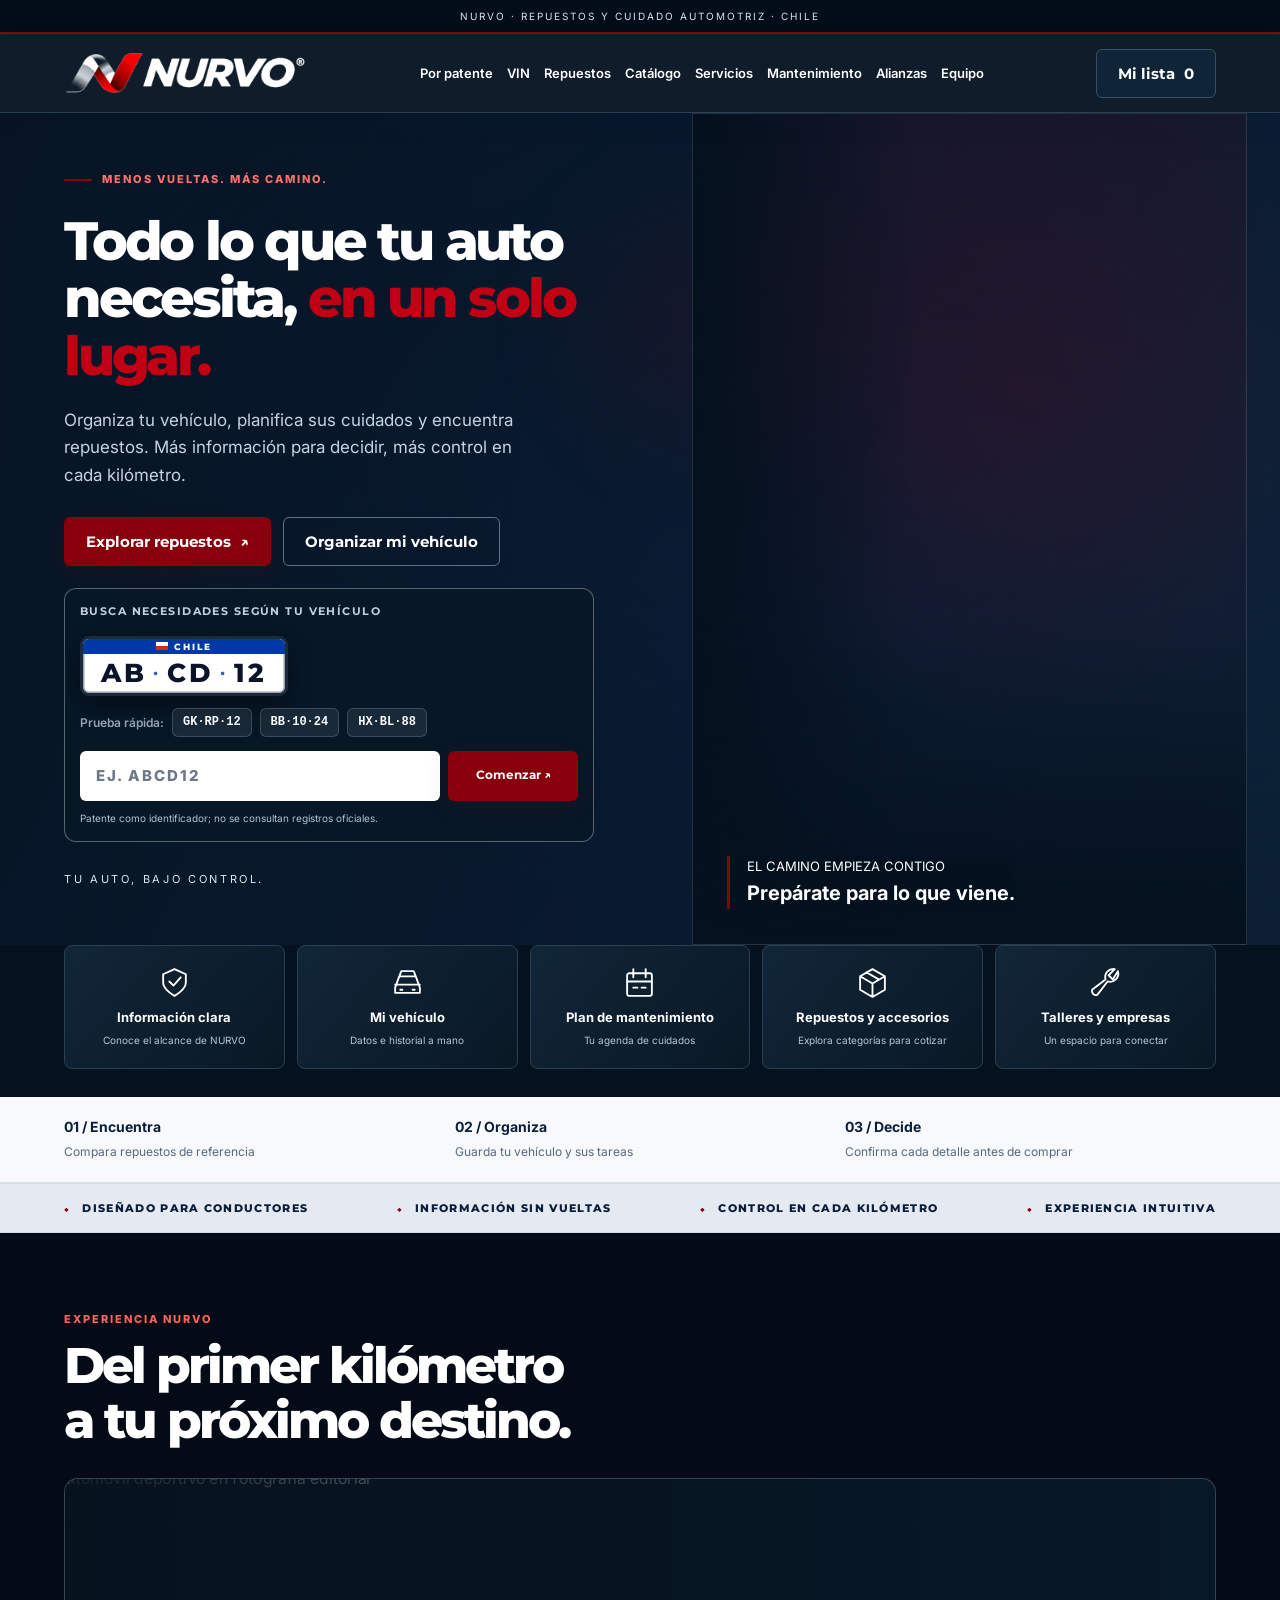
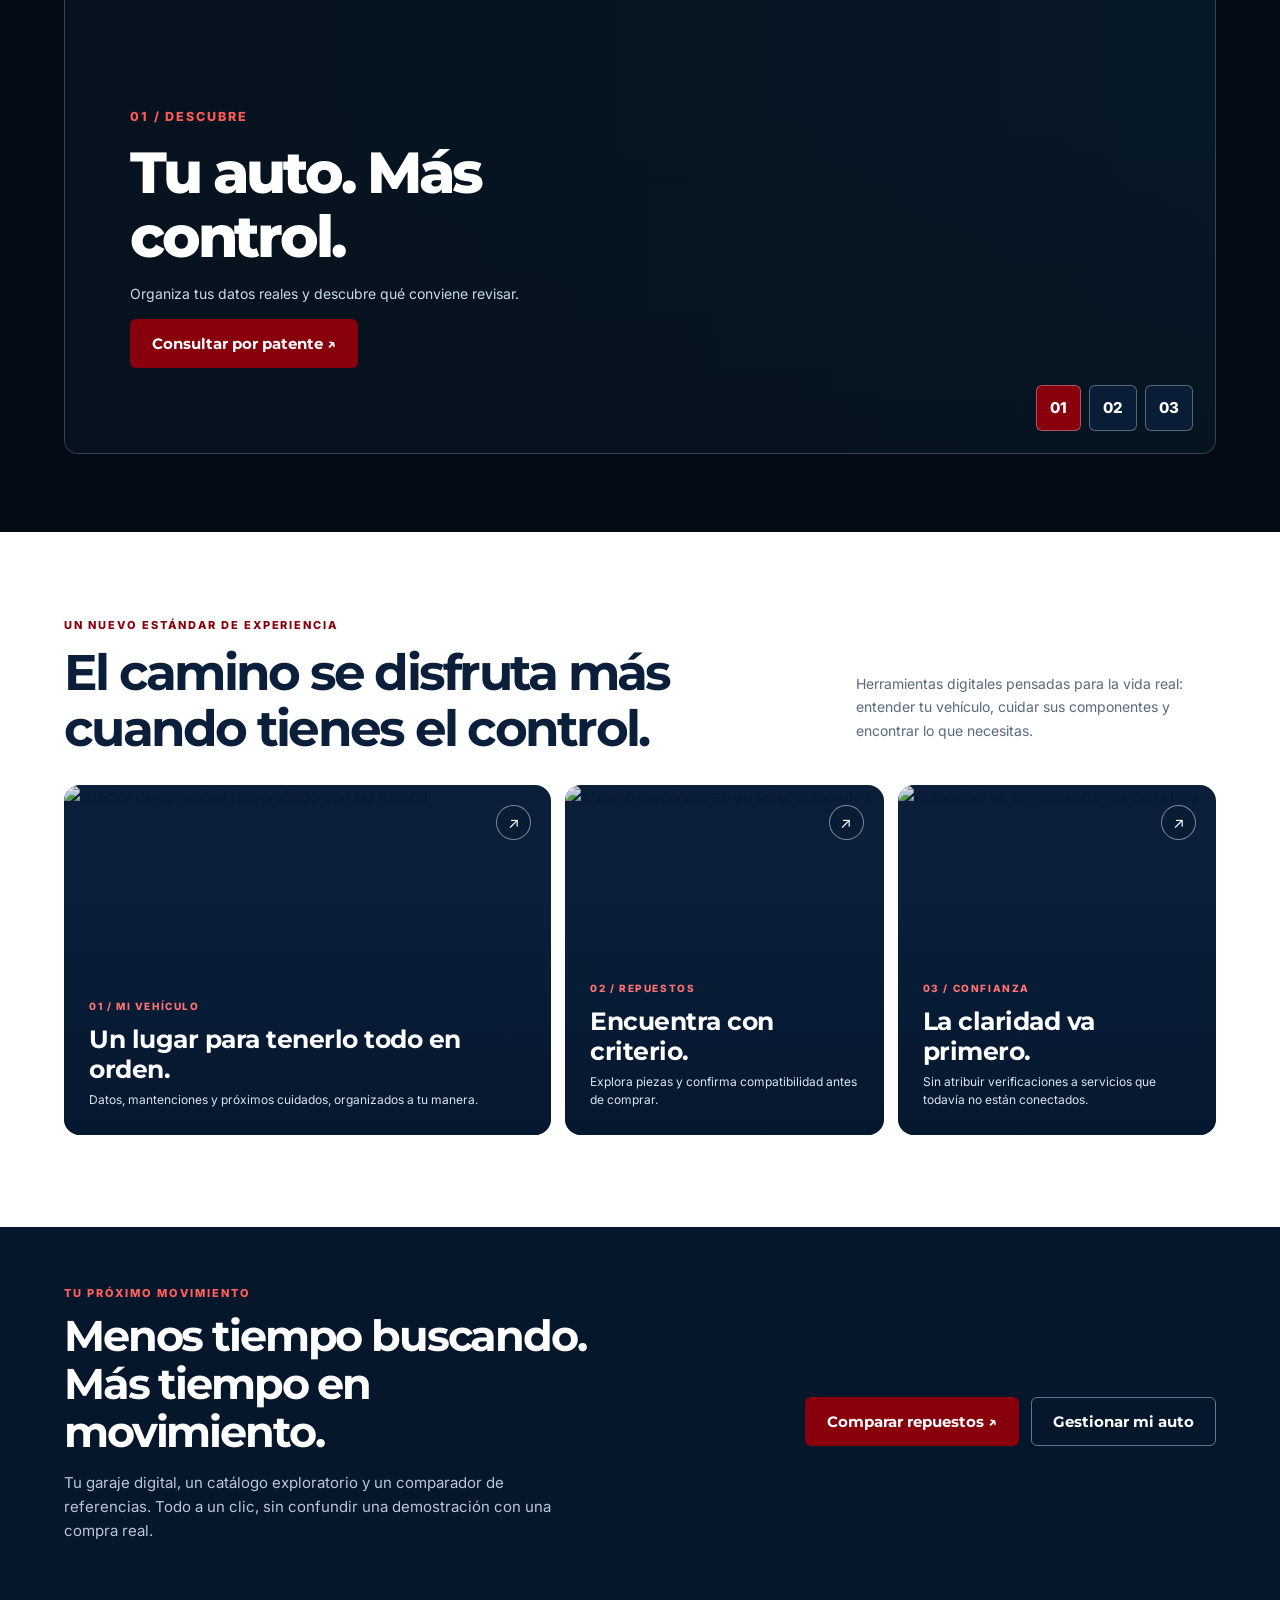
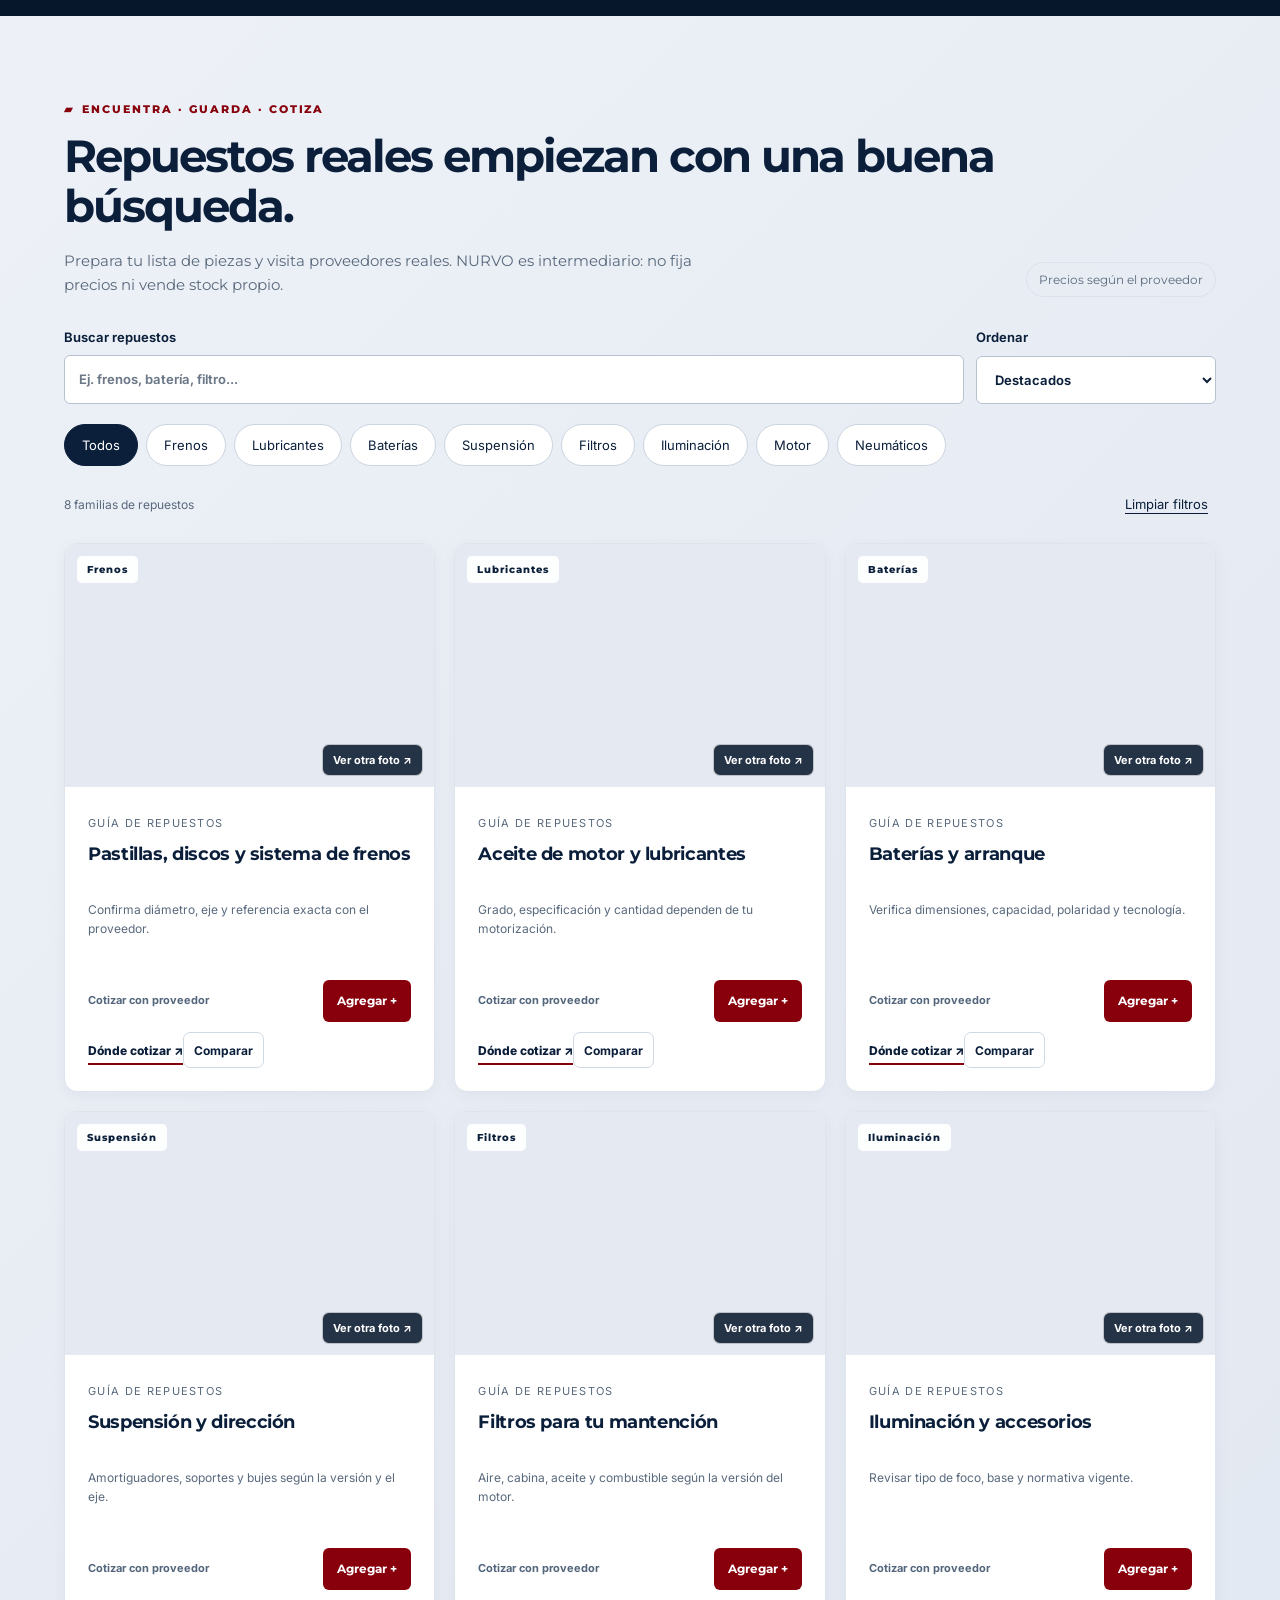
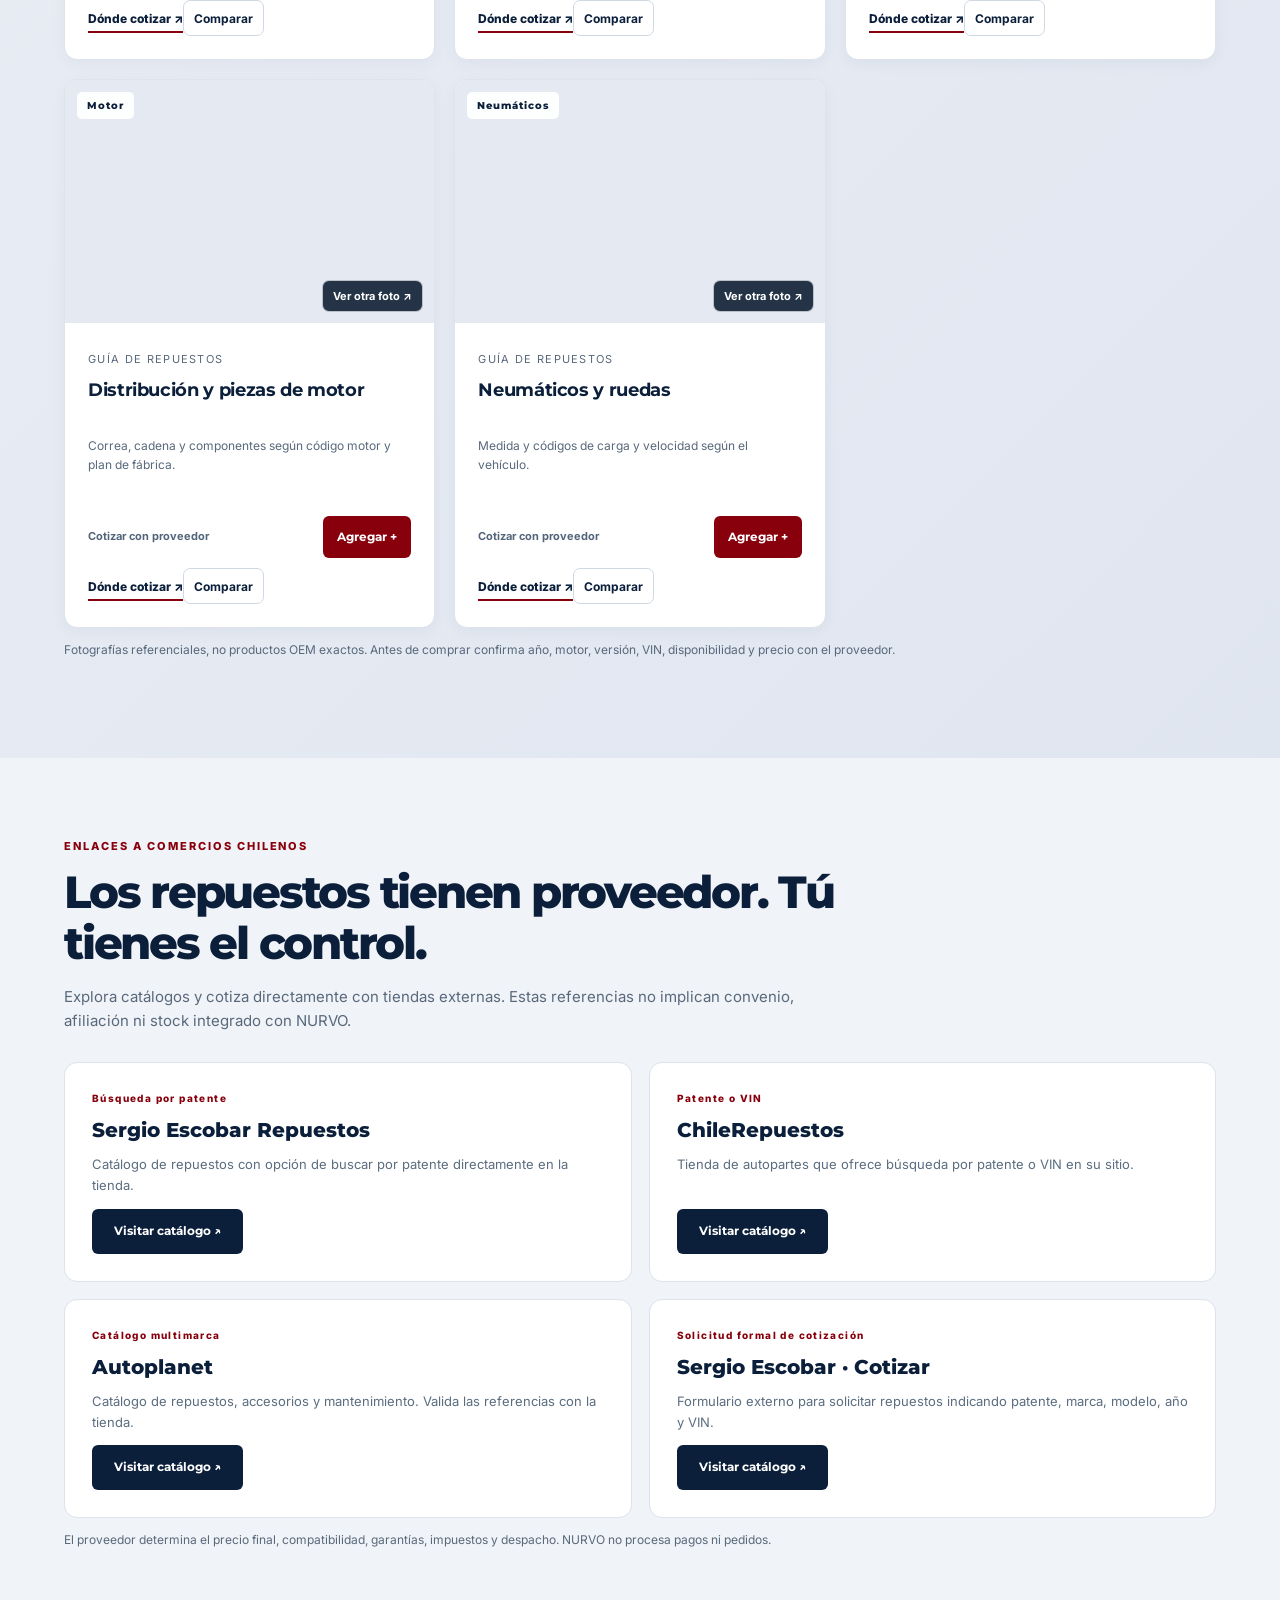
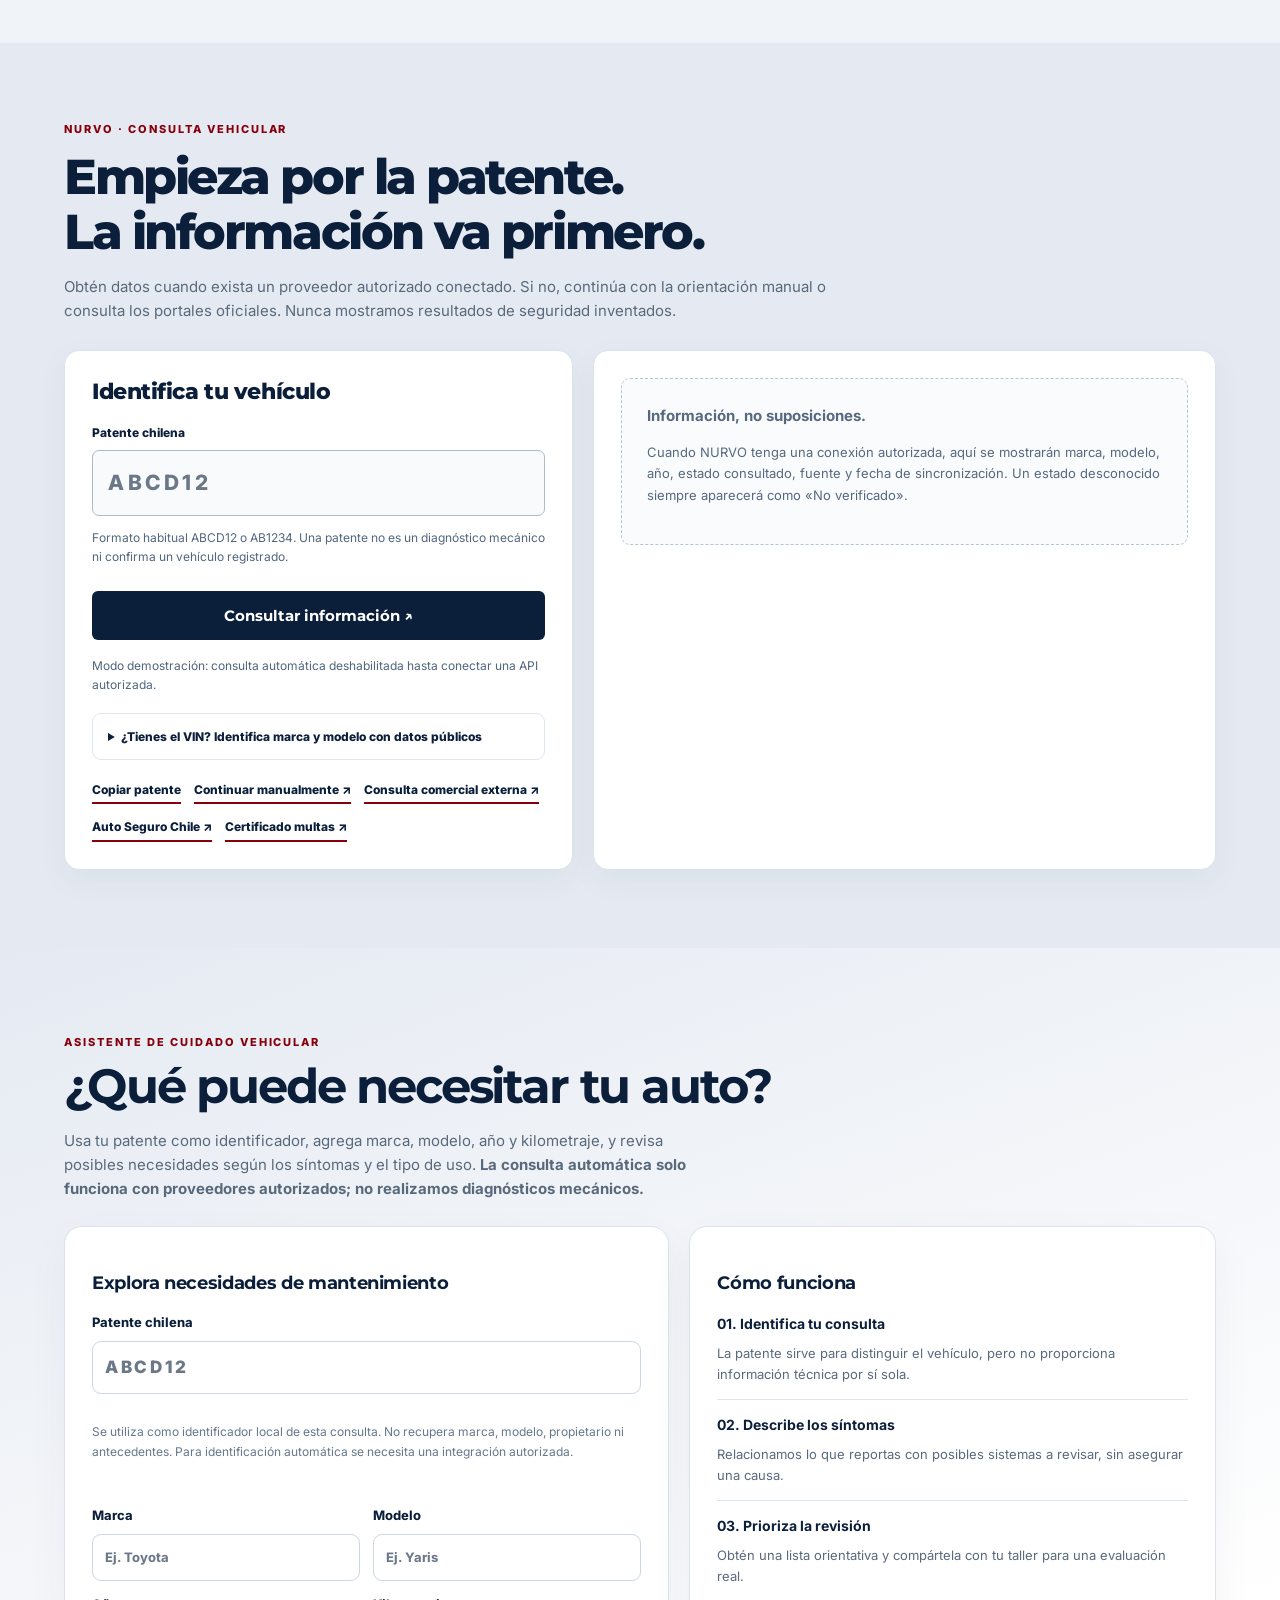
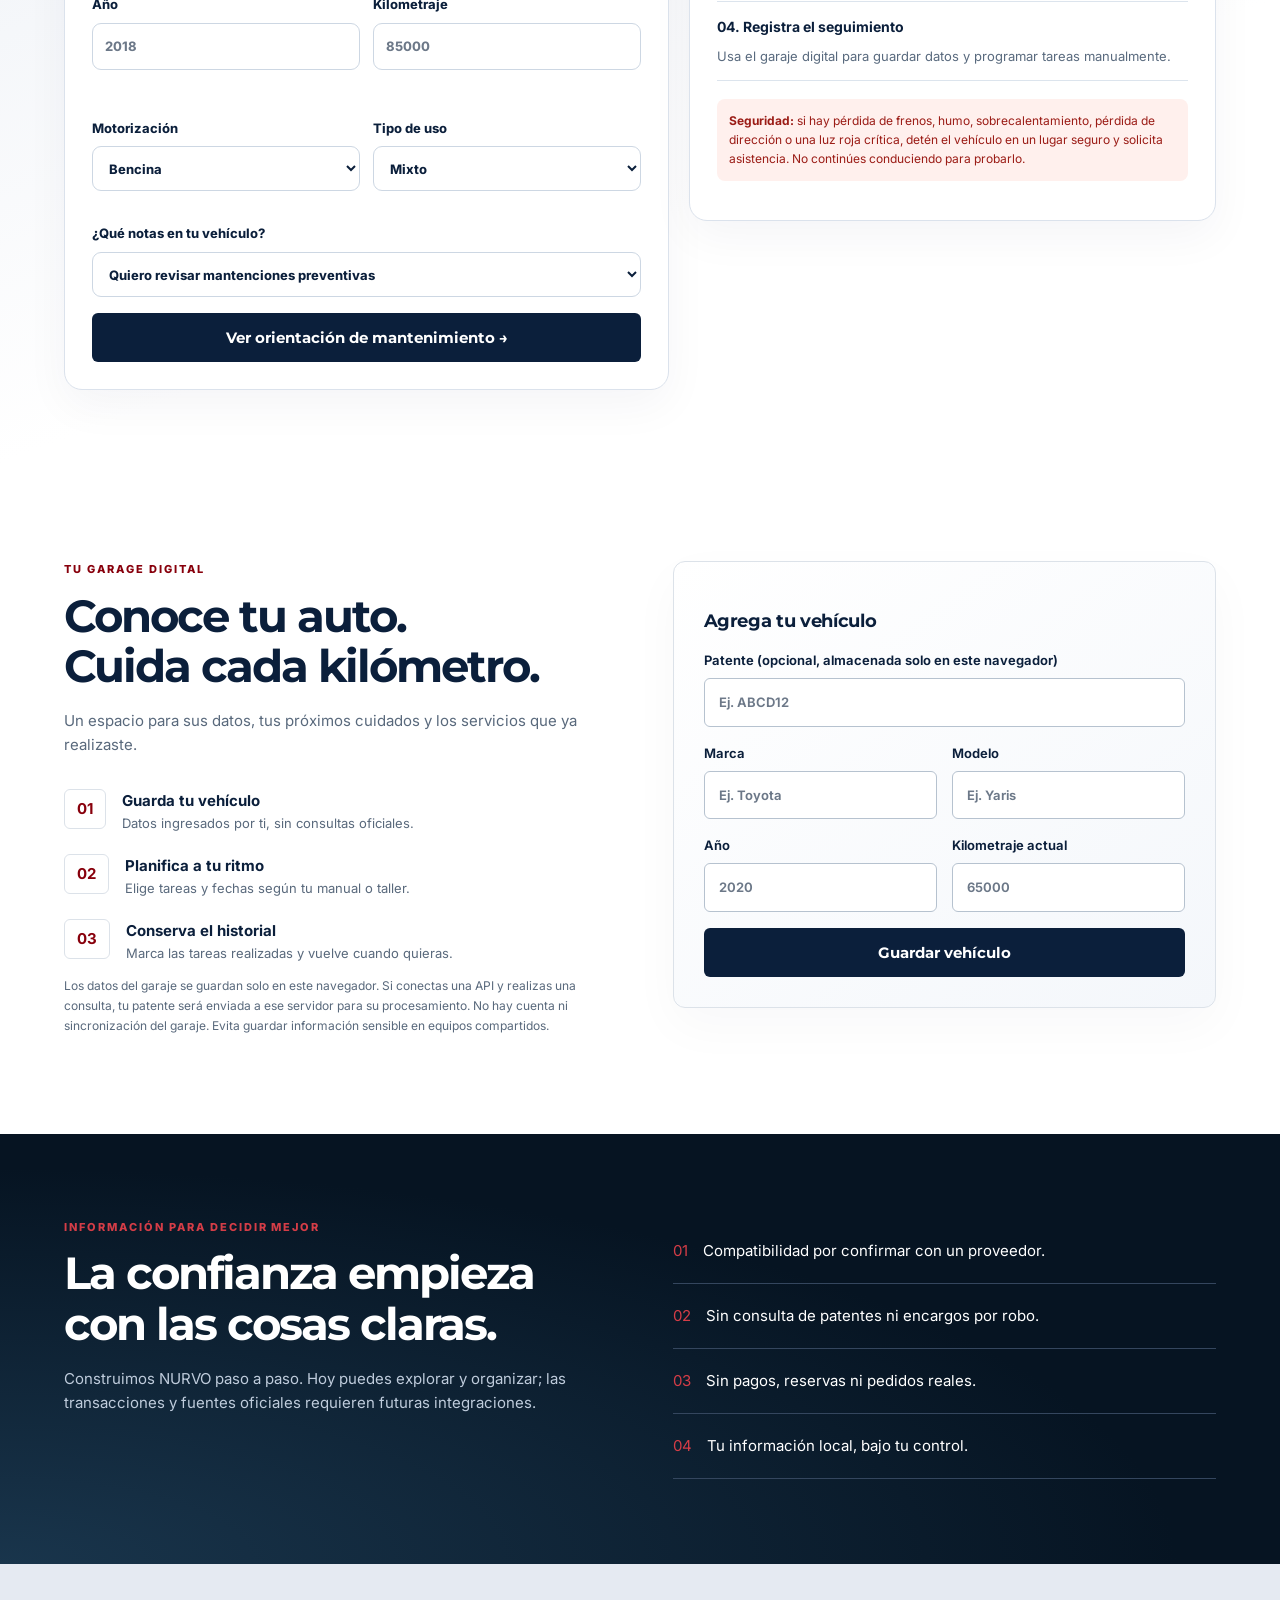
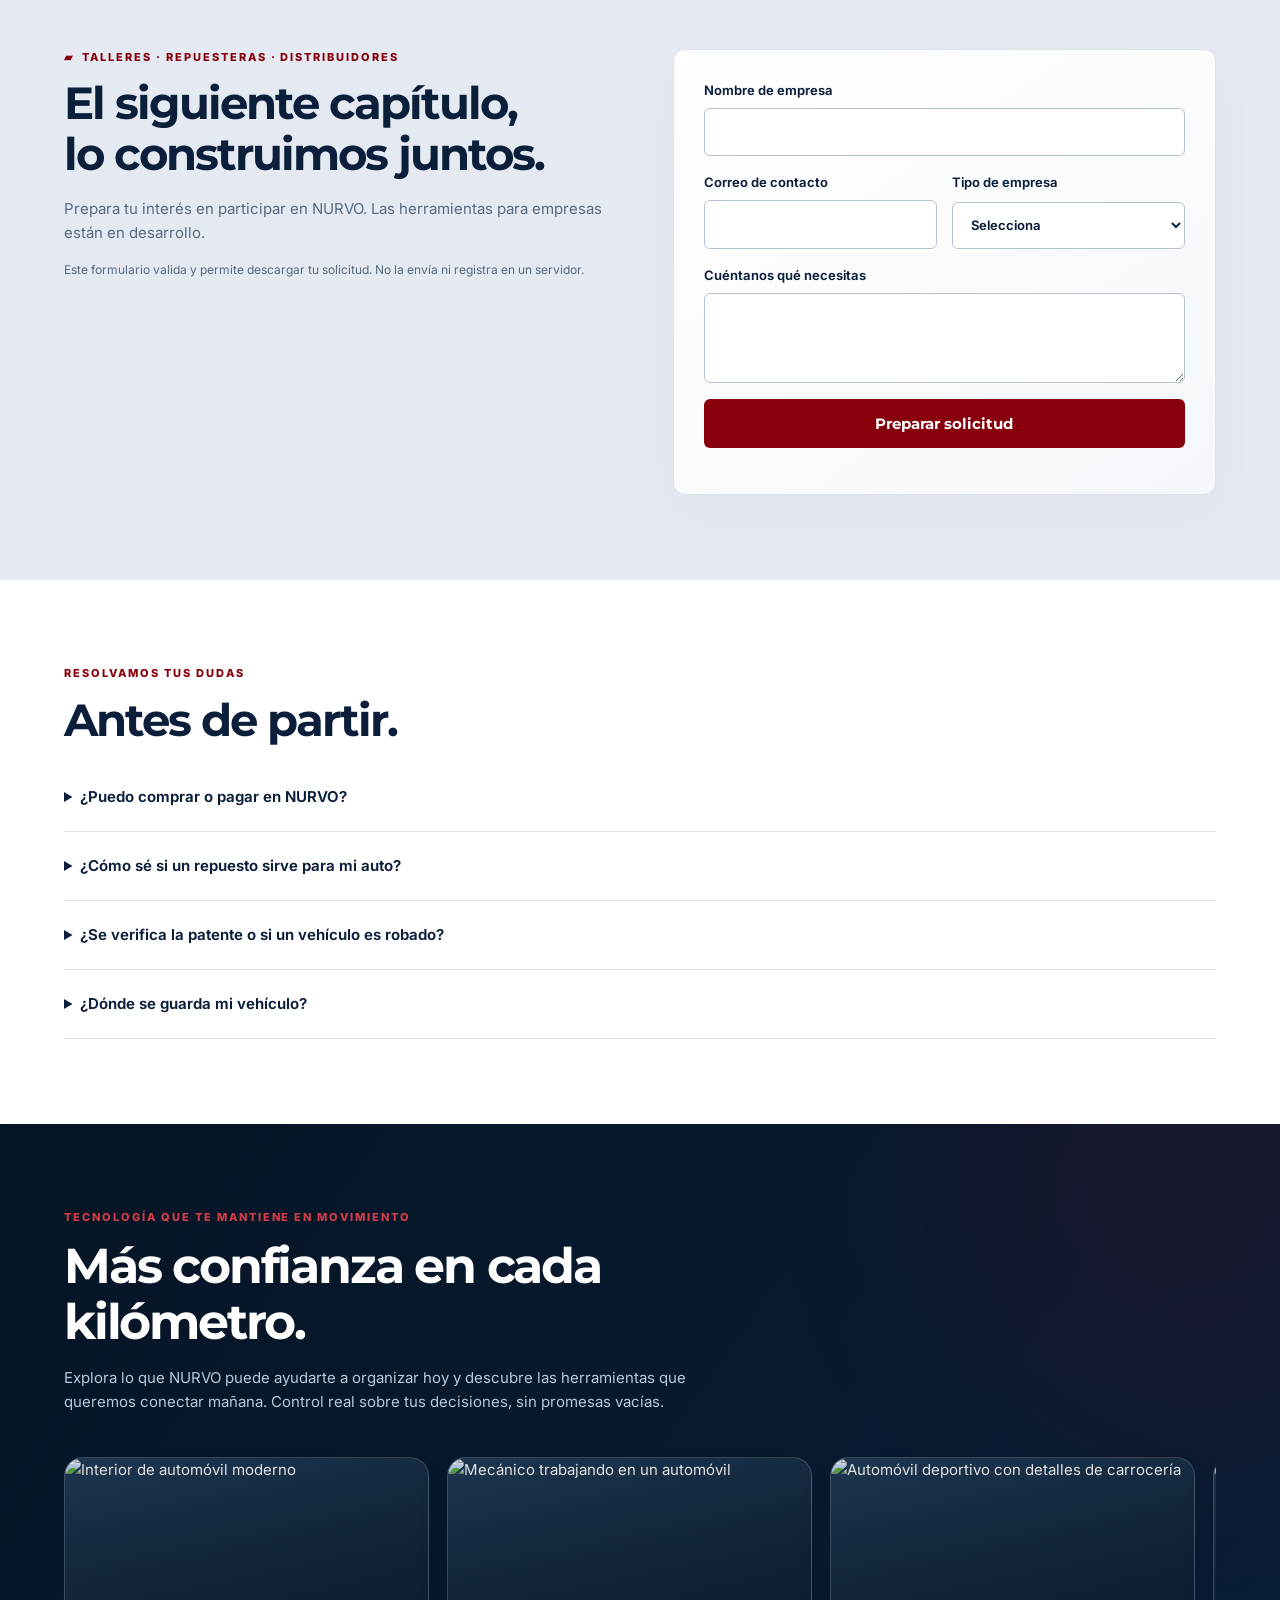
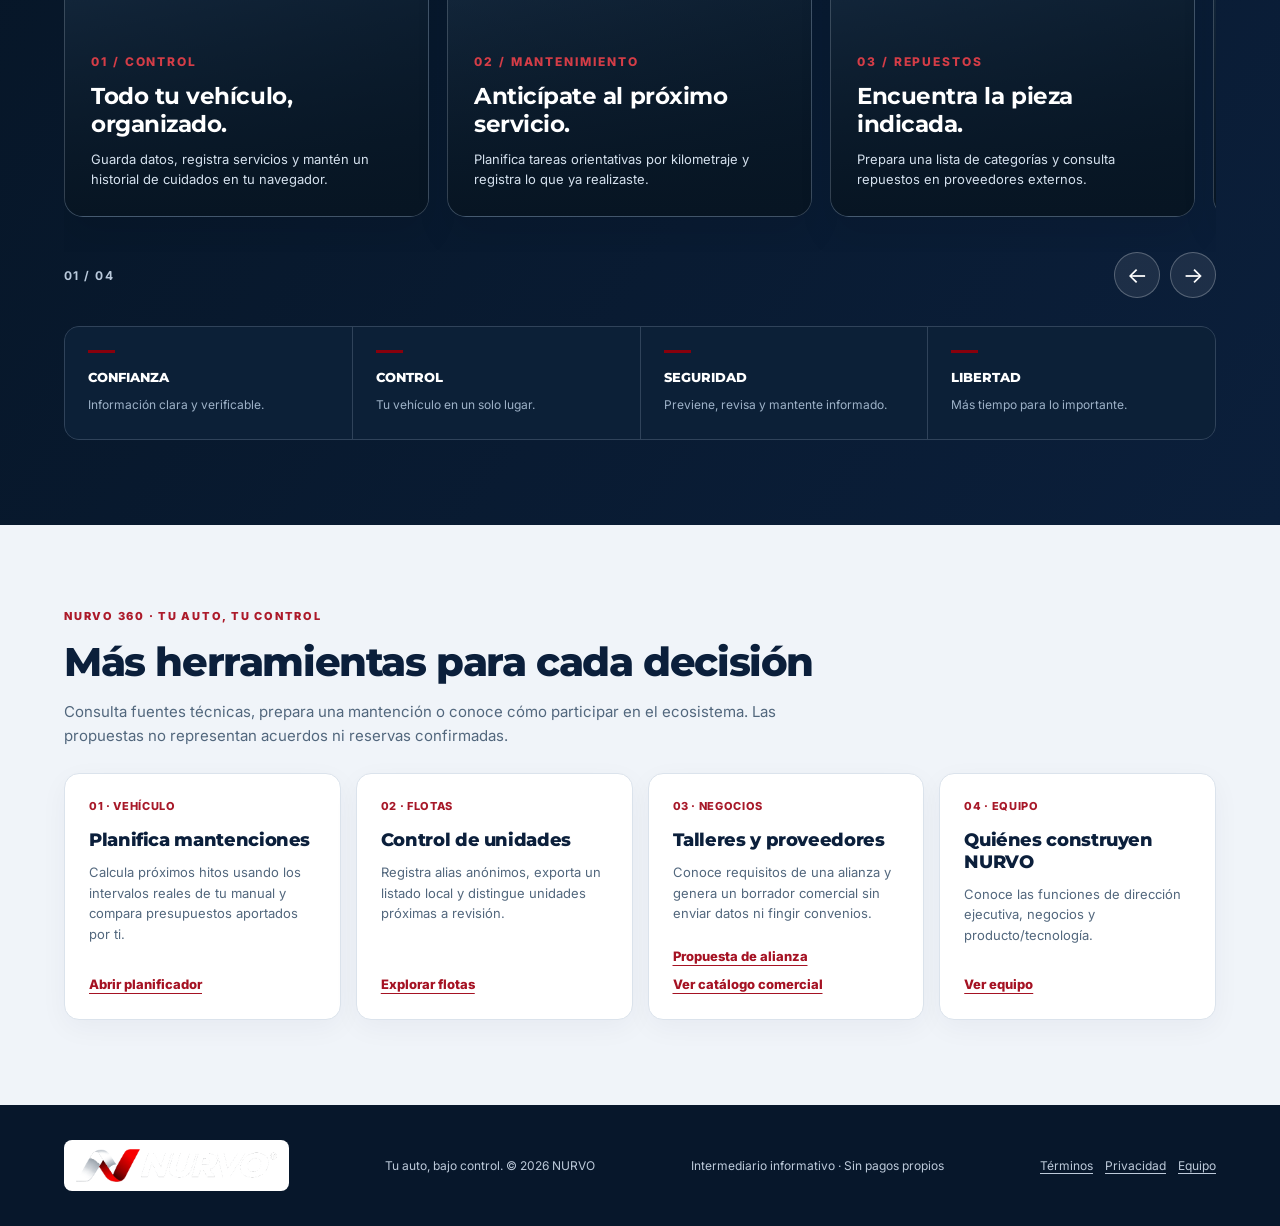
==== commit a59a06d4: "feat(web): connect optional sourced catalogue across NURVO navigation" ====
--- a/index.html
+++ b/index.html
@@ -314,12 +314,12 @@
 .nurvo-hub-grid h3{font:800 18px/1.22 Montserrat,system-ui,sans-serif;margin:14px 0 10px;color:#0b1f3b}
 .nurvo-hub-grid p{color:#52677d;font-size:13px;flex:1;margin:0 0 22px}
 .nurvo-hub-grid a{font-size:13px;font-weight:800;color:#a51223;text-decoration:underline;text-underline-offset:4px}
-.hub-tag{font-size:11px;font-weight:800;letter-spacing:.06em;color:#a71828}
+.hub-tag{font-size:11px;font-weight:800;letter-spacing:.06em;color:#a71828}.nurvo-hub-alt{margin-top:7px}
 .footer-row{flex-wrap:wrap}.footer-legal{display:flex;flex-wrap:wrap;gap:12px;font-size:12px}.footer-legal a{text-decoration:underline;text-underline-offset:3px}
 @media(max-width:1000px){.nurvo-hub-grid{grid-template-columns:repeat(2,minmax(0,1fr))}}
 @media(max-width:580px){.nurvo-hub-grid{grid-template-columns:1fr}.nurvo-feature-hub{padding:50px 0}.nurvo-hub-grid article{padding:21px}}
 </style></head><body>
-<a class="skip" href="#main">Saltar al contenido</a><div class="topline">NURVO · REPUESTOS Y CUIDADO AUTOMOTRIZ · CHILE</div><header><div class="wrap bar"><a class="logo image-logo" data-brand="nurvo-transparent-png" href="#inicio" aria-label="NURVO inicio"><img src="[data-uri]" alt="NURVO — Tu auto, bajo control" width="284" height="78" decoding="async"></a><nav id="nav" aria-label="Navegación principal"><a href="#consulta-oficial">Por patente</a><a href="vin.html">VIN</a><a href="#marketplace">Repuestos</a><a href="ecosistema.html">Servicios</a><a href="gestion.html">Mantenimiento</a><a href="alianzas.html">Alianzas</a><a href="equipo.html">Equipo</a></nav><div class="actions"><button class="btn secondary" id="cart-open">Mi lista <span id="count">0</span></button><button class="btn secondary menu" id="menu" aria-expanded="false" aria-controls="nav">Menú</button></div></div></header>
+<a class="skip" href="#main">Saltar al contenido</a><div class="topline">NURVO · REPUESTOS Y CUIDADO AUTOMOTRIZ · CHILE</div><header><div class="wrap bar"><a class="logo image-logo" data-brand="nurvo-transparent-png" href="#inicio" aria-label="NURVO inicio"><img src="[data-uri]" alt="NURVO — Tu auto, bajo control" width="284" height="78" decoding="async"></a><nav id="nav" aria-label="Navegación principal"><a href="#consulta-oficial">Por patente</a><a href="vin.html">VIN</a><a href="#marketplace">Repuestos</a><a href="catalogo.html">Catálogo</a><a href="ecosistema.html">Servicios</a><a href="gestion.html">Mantenimiento</a><a href="alianzas.html">Alianzas</a><a href="equipo.html">Equipo</a></nav><div class="actions"><button class="btn secondary" id="cart-open">Mi lista <span id="count">0</span></button><button class="btn secondary menu" id="menu" aria-expanded="false" aria-controls="nav">Menú</button></div></div></header>
 <div id="nurvo-progress" aria-hidden="true"></div><main id="main"><div class="hero" id="inicio"><div class="nurvo-hero-glow" aria-hidden="true"></div><div class="wrap hero-grid"><div class="hero-copy"><div class="eyebrow">Menos vueltas. Más camino.</div><h1>Todo lo que tu auto<br>necesita, <em>en un solo lugar.</em></h1><p>Organiza tu vehículo, planifica sus cuidados y encuentra repuestos. Más información para decidir, más control en cada kilómetro.</p><div class="cta"><a class="btn" href="#marketplace">Explorar repuestos <span aria-hidden="true">↗</span></a><a class="btn secondary" href="#vehiculo">Organizar mi vehículo</a></div><form class="nurvo-plate-entry" id="hero-plate-form"><label for="hero-plate">Busca necesidades según tu vehículo</label>
 <div class="chile-plate-preview" aria-hidden="true">
   <div class="chile-plate-badge">
@@ -396,7 +396,7 @@
 <div class="nurvo-hub-grid">
 <article><div class="hub-tag">01 · VEHÍCULO</div><h3>Planifica mantenciones</h3><p>Calcula próximos hitos usando los intervalos reales de tu manual y compara presupuestos aportados por ti.</p><a href="gestion.html#planificador">Abrir planificador</a></article>
 <article><div class="hub-tag">02 · FLOTAS</div><h3>Control de unidades</h3><p>Registra alias anónimos, exporta un listado local y distingue unidades próximas a revisión.</p><a href="gestion.html#flotas">Explorar flotas</a></article>
-<article><div class="hub-tag">03 · NEGOCIOS</div><h3>Talleres y proveedores</h3><p>Conoce requisitos de una alianza y genera un borrador comercial sin enviar datos ni fingir convenios.</p><a href="alianzas.html">Propuesta de alianza</a></article>
+<article><div class="hub-tag">03 · NEGOCIOS</div><h3>Talleres y proveedores</h3><p>Conoce requisitos de una alianza y genera un borrador comercial sin enviar datos ni fingir convenios.</p><a href="alianzas.html">Propuesta de alianza</a><a class="nurvo-hub-alt" href="catalogo.html">Ver catálogo comercial</a></article>
 <article><div class="hub-tag">04 · EQUIPO</div><h3>Quiénes construyen NURVO</h3><p>Conoce las funciones de dirección ejecutiva, negocios y producto/tecnología.</p><a href="equipo.html">Ver equipo</a></article>
 </div></div></section></main>
 <footer><div class="wrap footer-row"><a class="logo image-logo" data-brand="nurvo-official-image" href="#inicio"><img src="[data-uri]" alt="NURVO — Tu auto, bajo control" width="284" height="78" decoding="async"></a><span>Tu auto, bajo control. © 2026 NURVO</span><span>Intermediario informativo · Sin pagos propios</span><span class="footer-legal"><a href="terminos.html">Términos</a><a href="privacidad.html">Privacidad</a><a href="equipo.html">Equipo</a></span></div></footer>
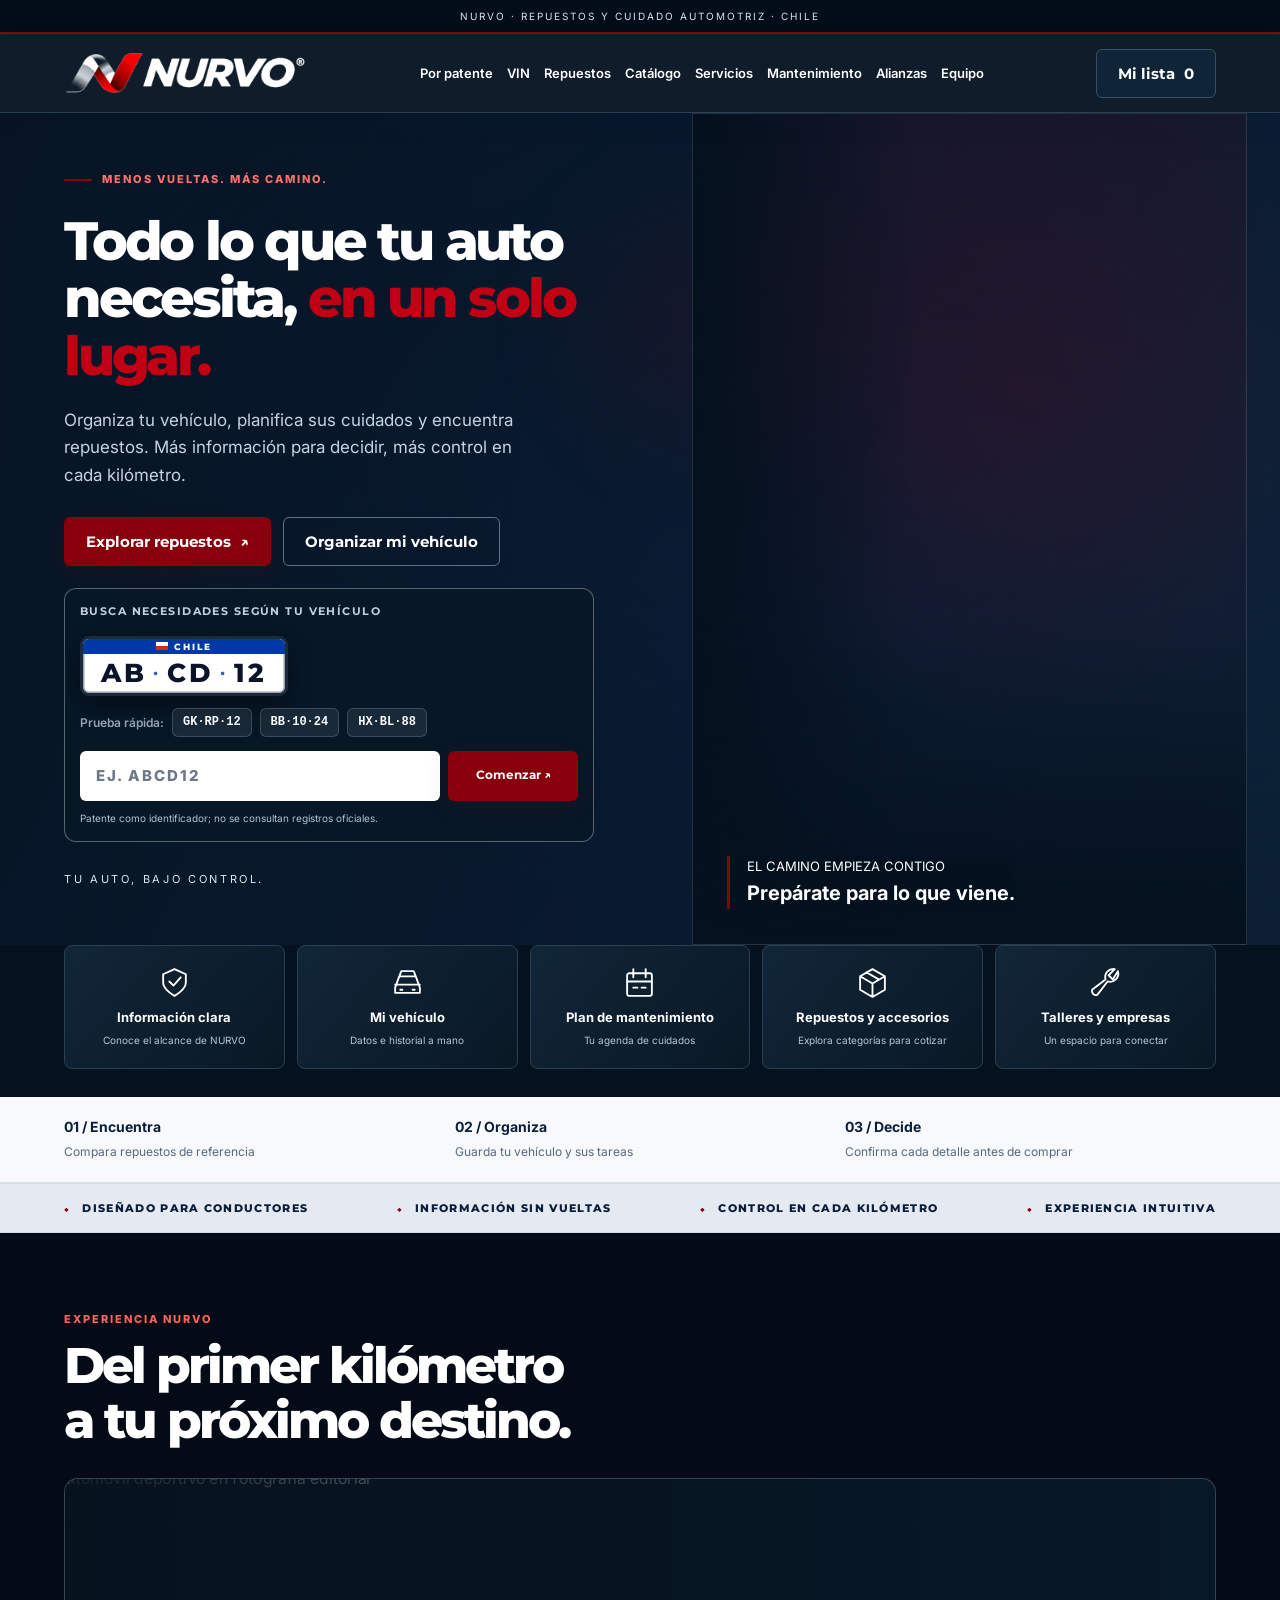
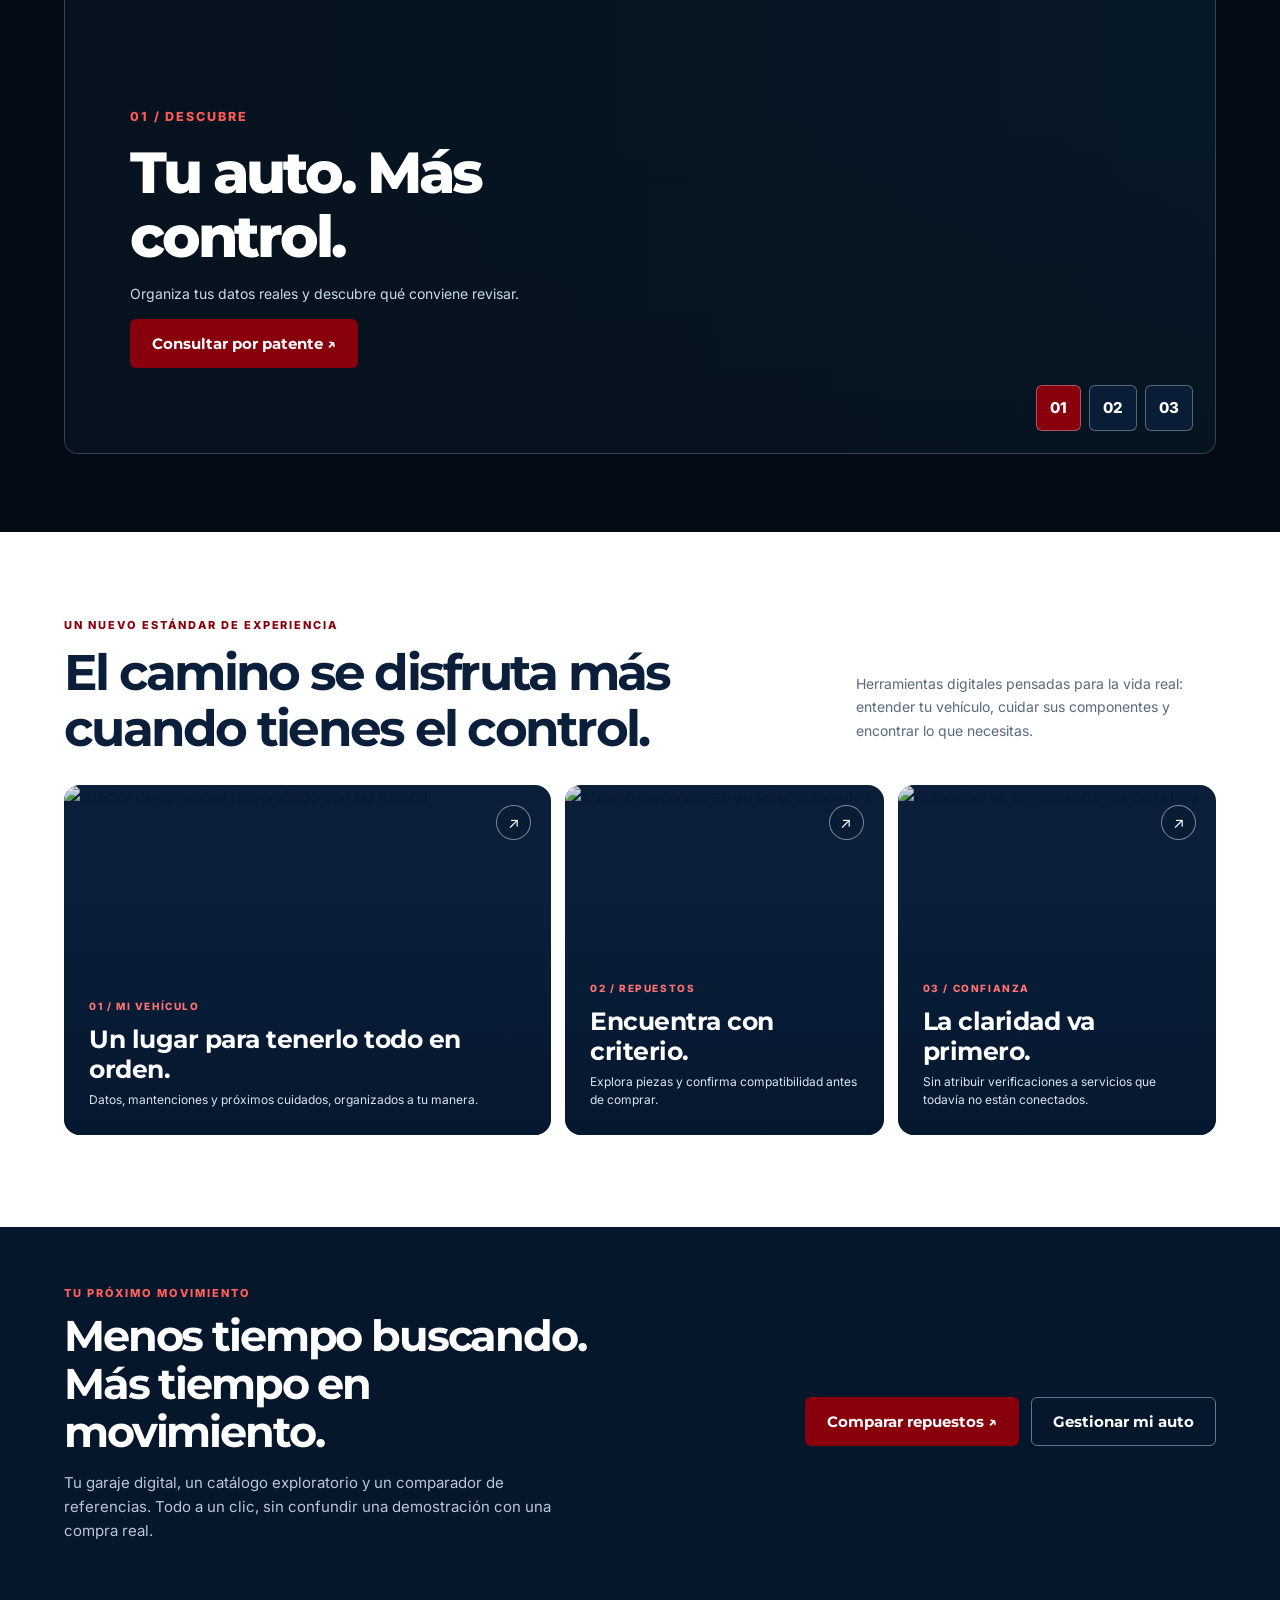
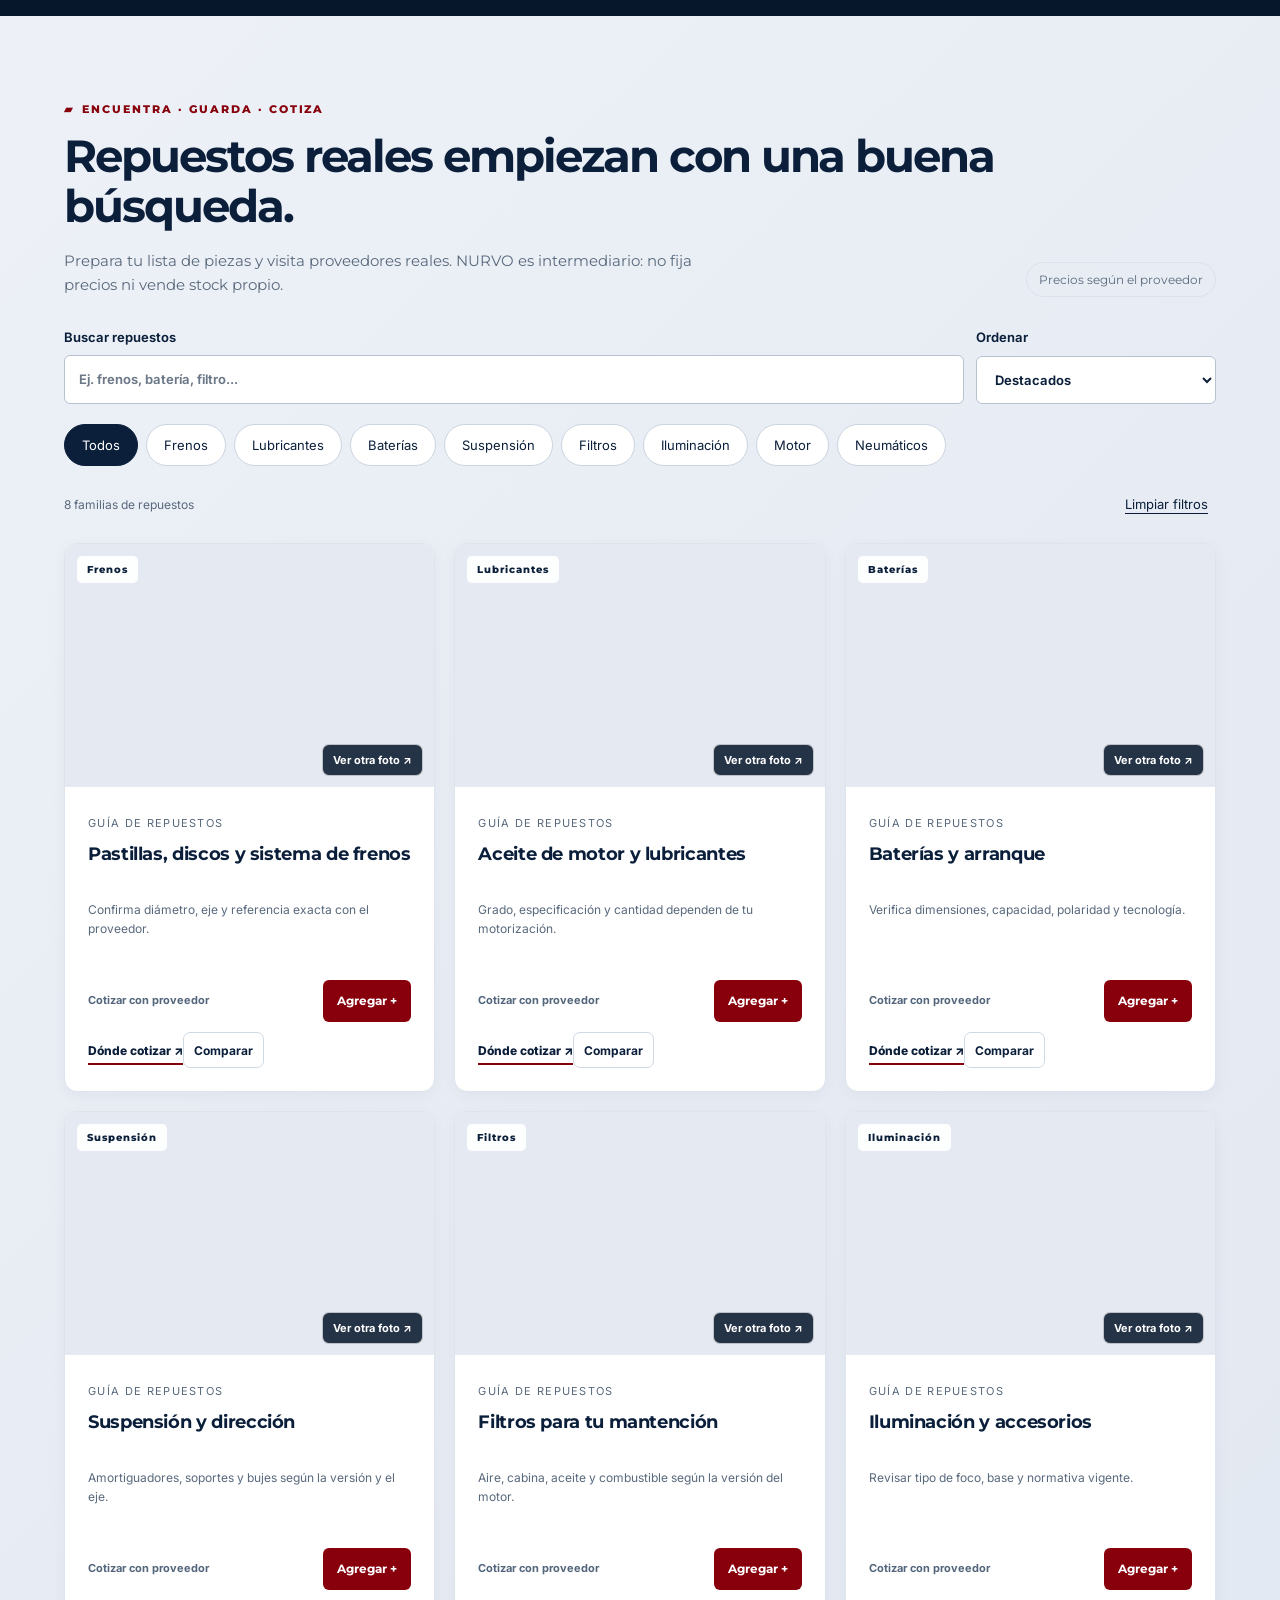
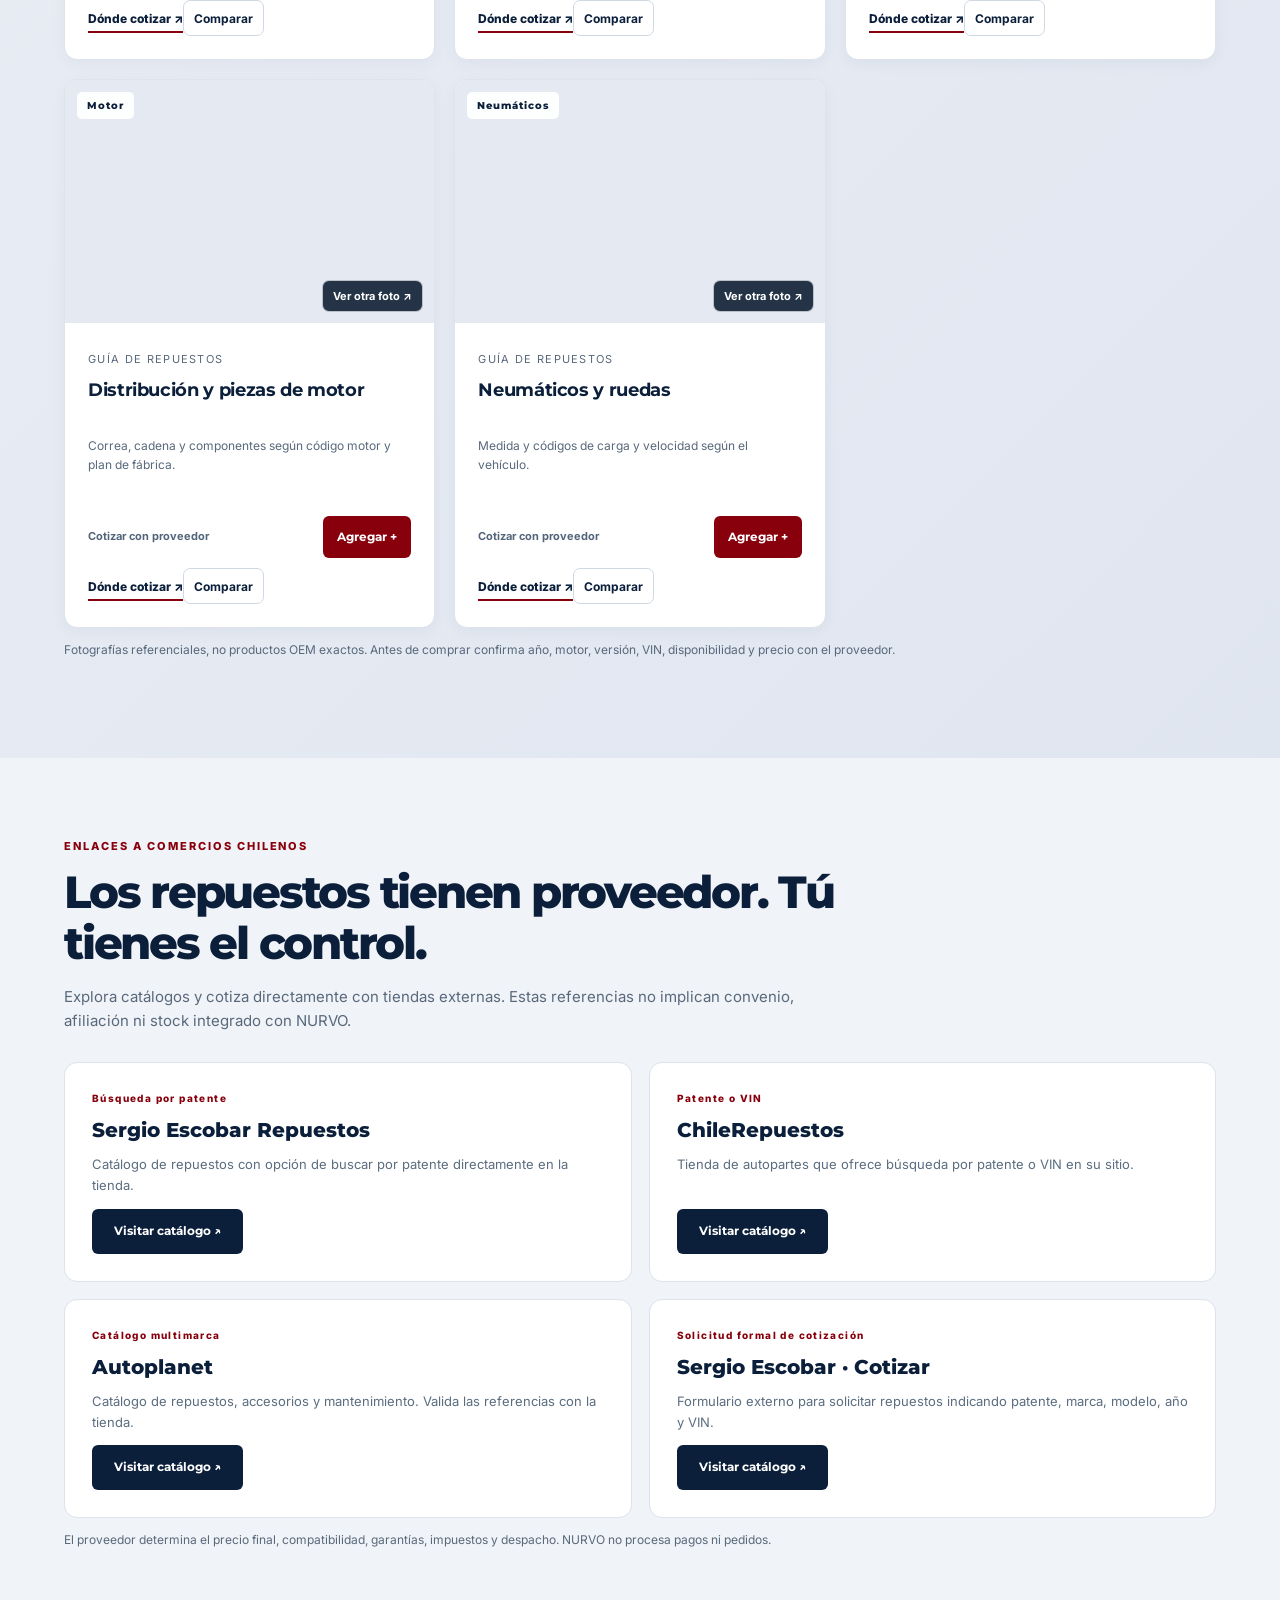
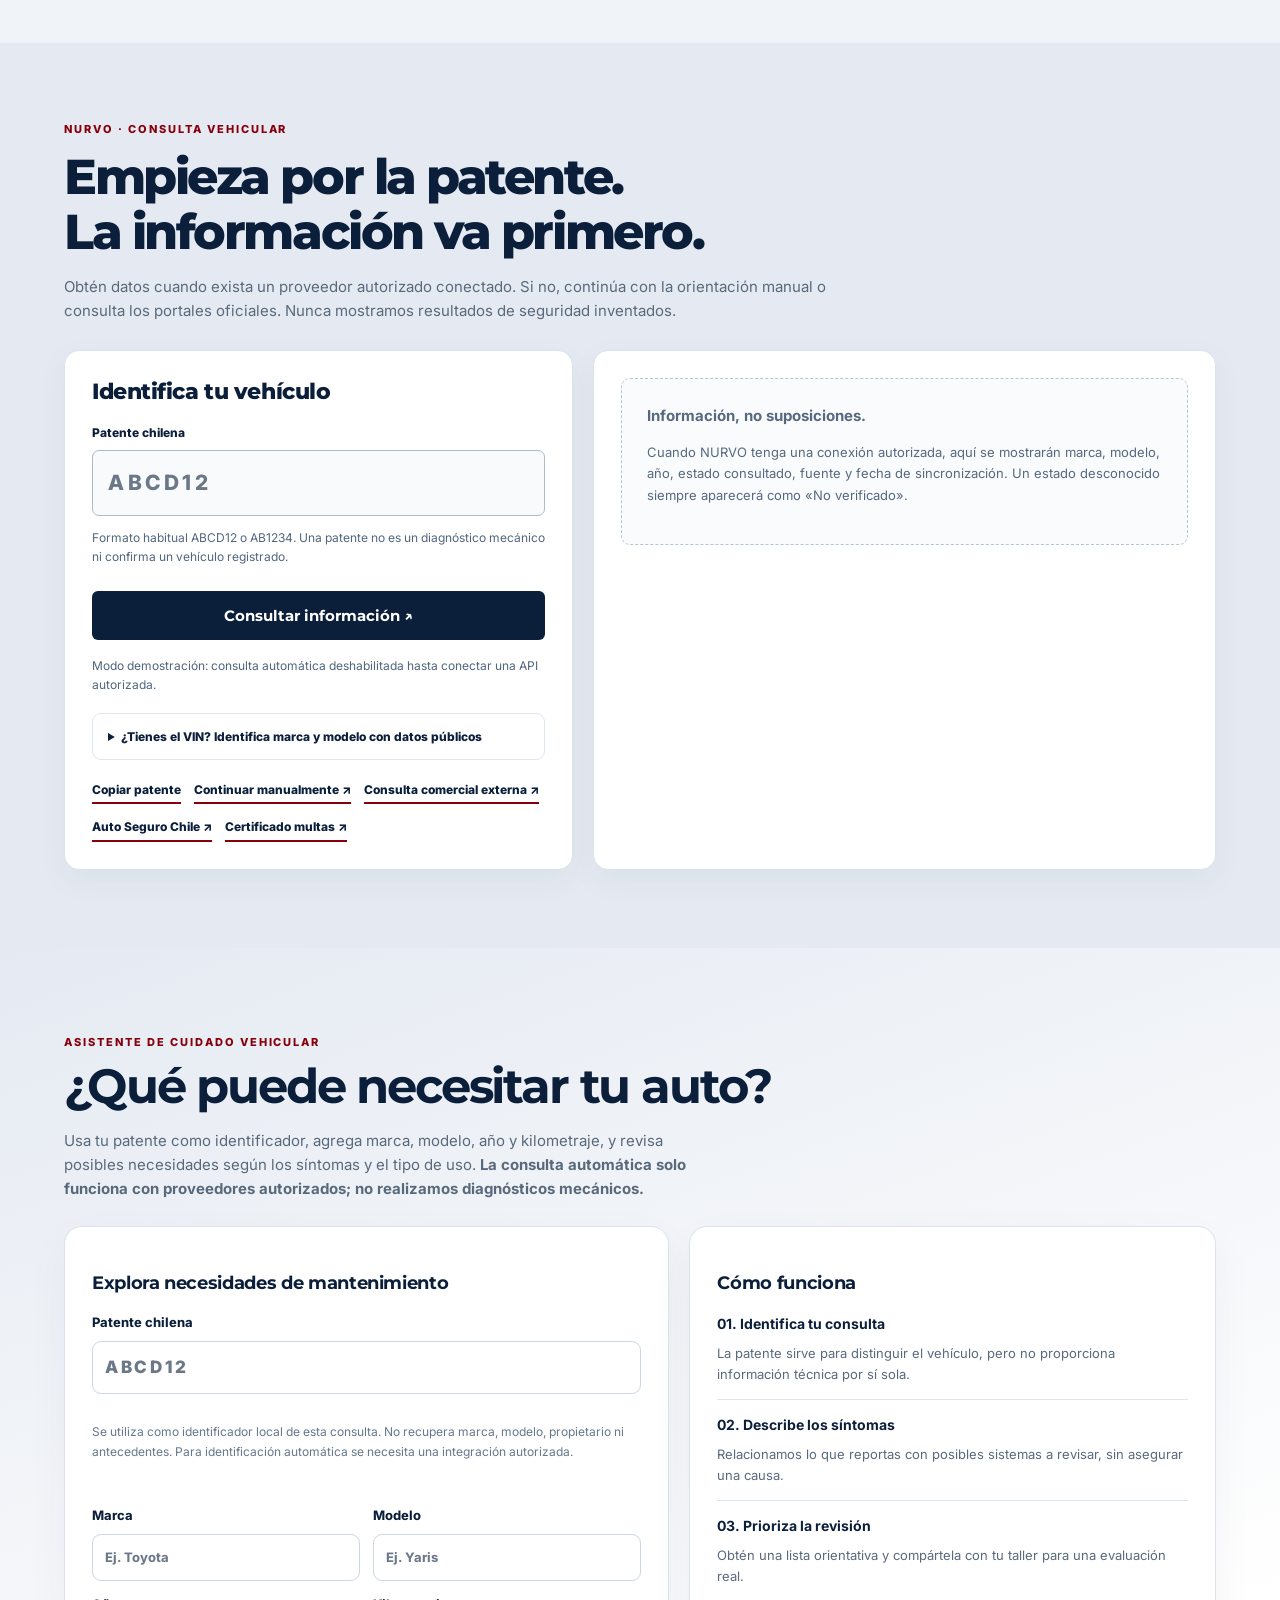
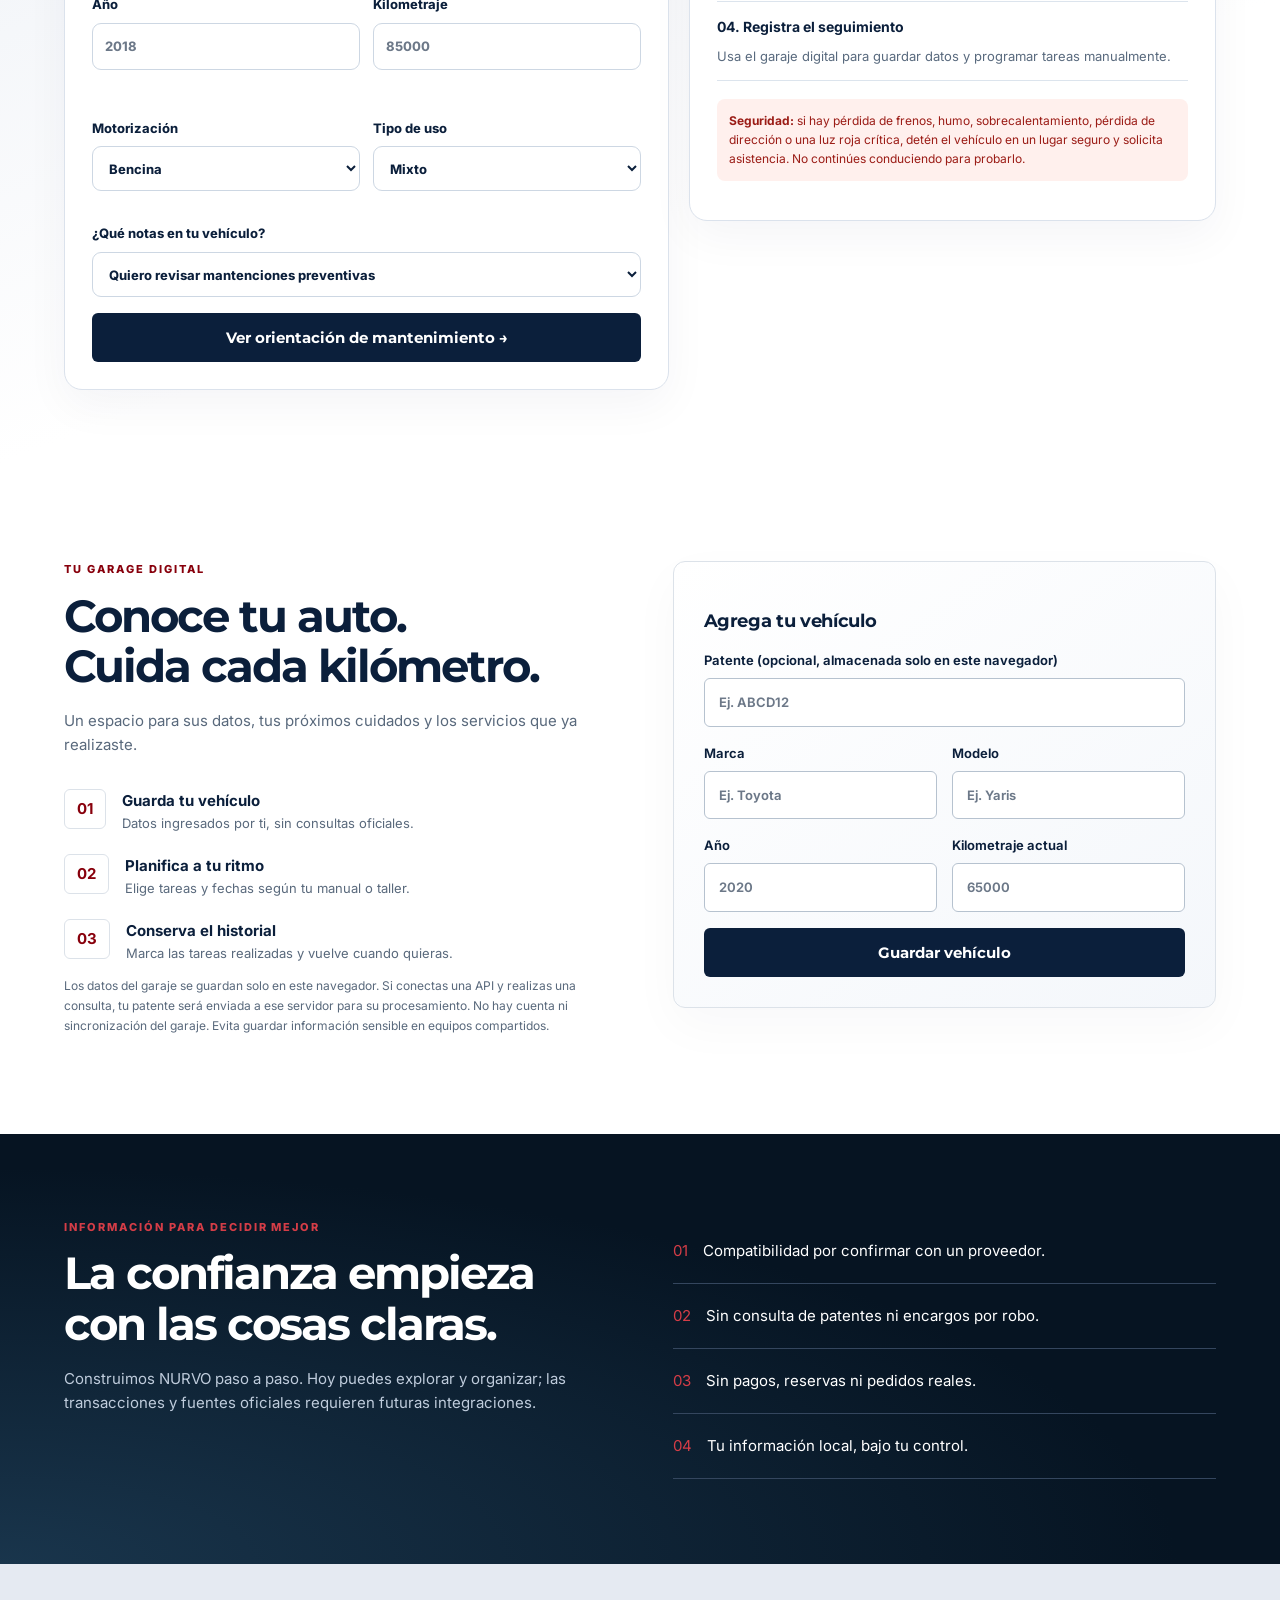
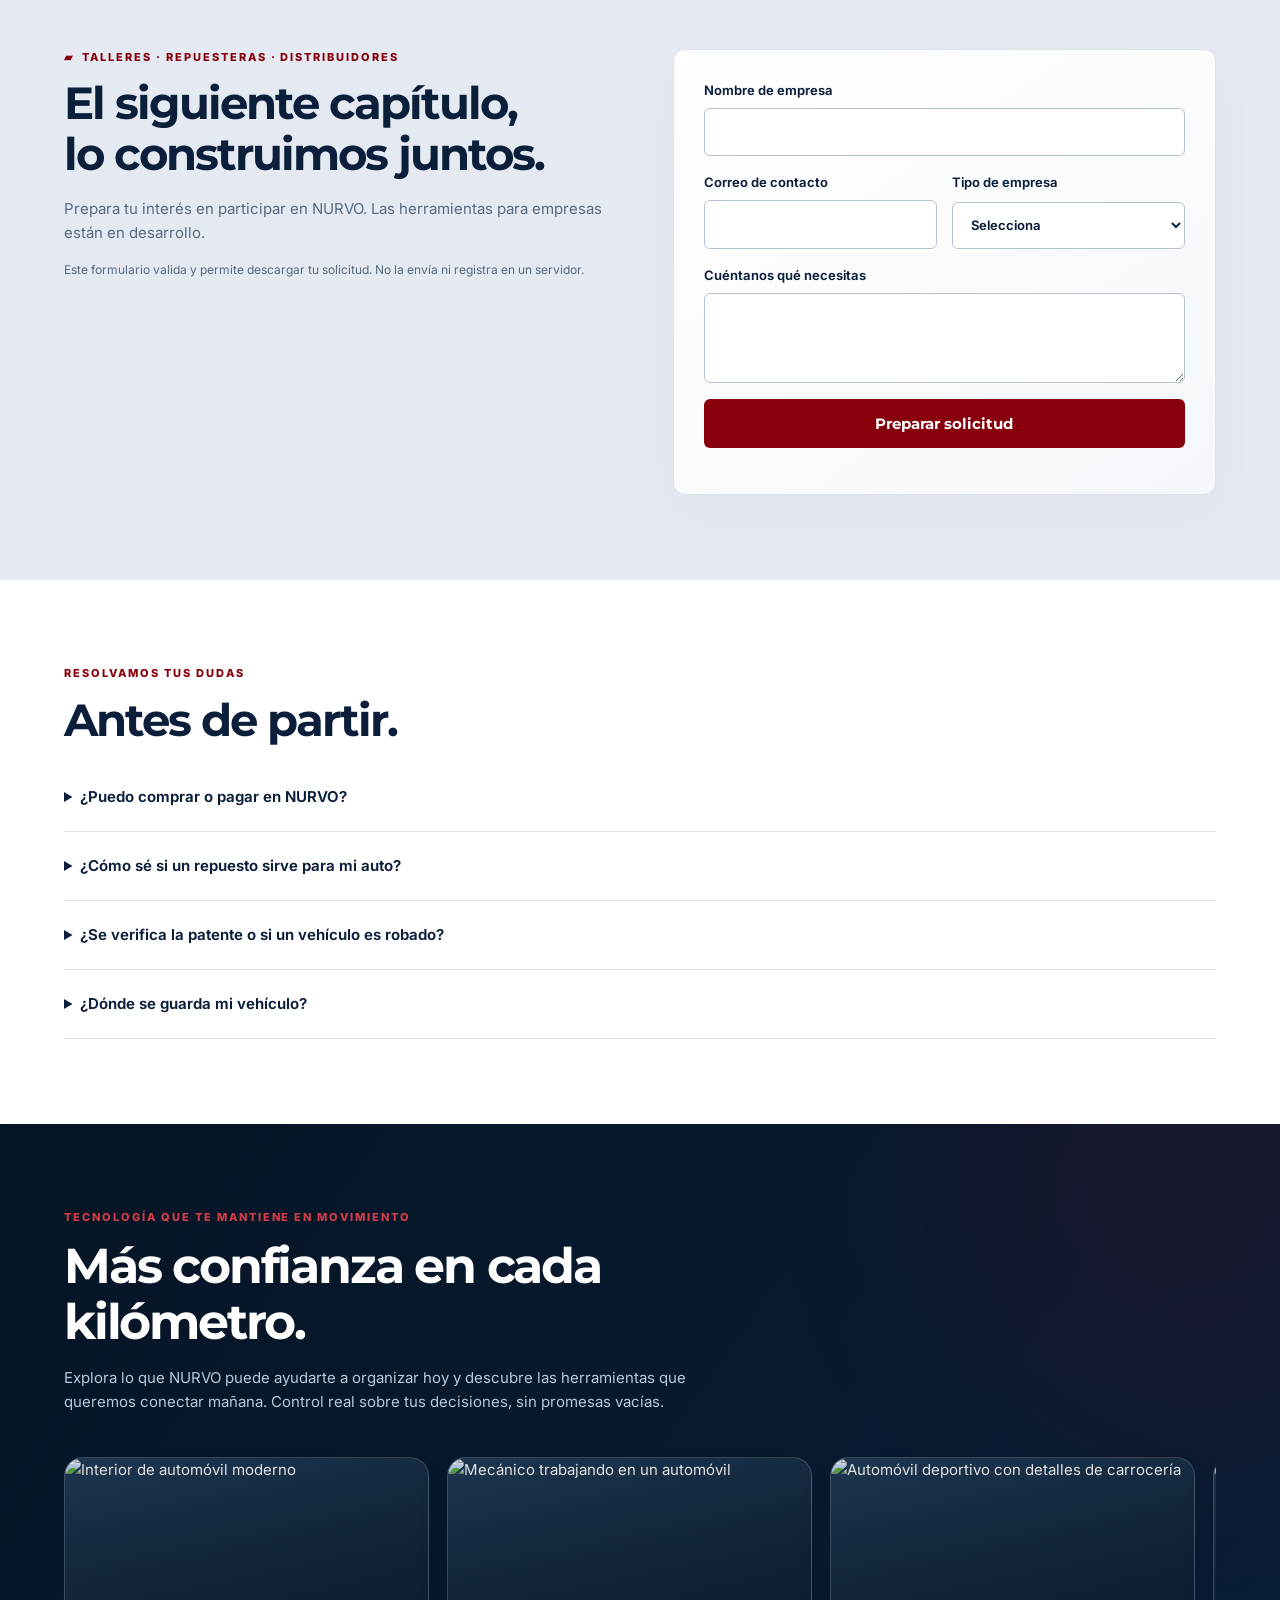
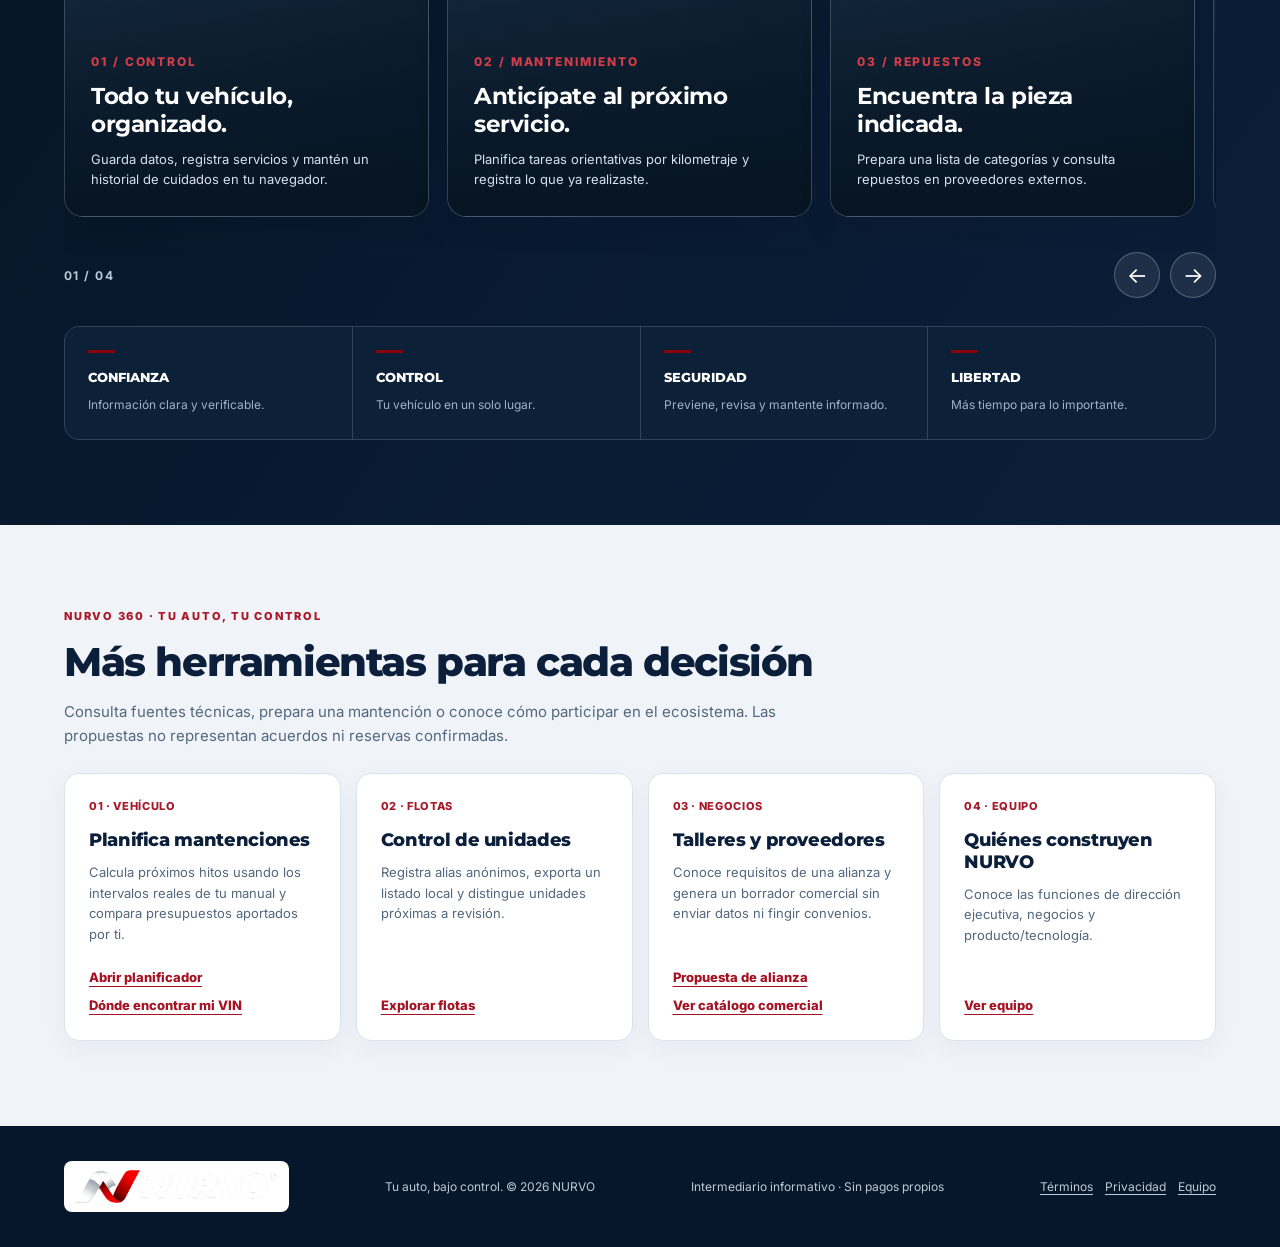
==== commit f3121d40: "feat(vin): link identification guide to homepage, parts, partner workflow and privacy" ====
--- a/index.html
+++ b/index.html
@@ -319,7 +319,7 @@
 @media(max-width:1000px){.nurvo-hub-grid{grid-template-columns:repeat(2,minmax(0,1fr))}}
 @media(max-width:580px){.nurvo-hub-grid{grid-template-columns:1fr}.nurvo-feature-hub{padding:50px 0}.nurvo-hub-grid article{padding:21px}}
 </style></head><body>
-<a class="skip" href="#main">Saltar al contenido</a><div class="topline">NURVO · REPUESTOS Y CUIDADO AUTOMOTRIZ · CHILE</div><header><div class="wrap bar"><a class="logo image-logo" data-brand="nurvo-transparent-png" href="#inicio" aria-label="NURVO inicio"><img src="[data-uri]" alt="NURVO — Tu auto, bajo control" width="284" height="78" decoding="async"></a><nav id="nav" aria-label="Navegación principal"><a href="#consulta-oficial">Por patente</a><a href="vin.html">VIN</a><a href="#marketplace">Repuestos</a><a href="catalogo.html">Catálogo</a><a href="ecosistema.html">Servicios</a><a href="gestion.html">Mantenimiento</a><a href="alianzas.html">Alianzas</a><a href="equipo.html">Equipo</a></nav><div class="actions"><button class="btn secondary" id="cart-open">Mi lista <span id="count">0</span></button><button class="btn secondary menu" id="menu" aria-expanded="false" aria-controls="nav">Menú</button></div></div></header>
+<a class="skip" href="#main">Saltar al contenido</a><div class="topline">NURVO · REPUESTOS Y CUIDADO AUTOMOTRIZ · CHILE</div><header><div class="wrap bar"><a class="logo image-logo" data-brand="nurvo-transparent-png" href="#inicio" aria-label="NURVO inicio"><img src="[data-uri]" alt="NURVO — Tu auto, bajo control" width="284" height="78" decoding="async"></a><nav id="nav" aria-label="Navegación principal"><a href="#consulta-oficial">Por patente</a><a href="vin.html#donde-encontrarlo">VIN</a><a href="#marketplace">Repuestos</a><a href="catalogo.html">Catálogo</a><a href="ecosistema.html">Servicios</a><a href="gestion.html">Mantenimiento</a><a href="alianzas.html">Alianzas</a><a href="equipo.html">Equipo</a></nav><div class="actions"><button class="btn secondary" id="cart-open">Mi lista <span id="count">0</span></button><button class="btn secondary menu" id="menu" aria-expanded="false" aria-controls="nav">Menú</button></div></div></header>
 <div id="nurvo-progress" aria-hidden="true"></div><main id="main"><div class="hero" id="inicio"><div class="nurvo-hero-glow" aria-hidden="true"></div><div class="wrap hero-grid"><div class="hero-copy"><div class="eyebrow">Menos vueltas. Más camino.</div><h1>Todo lo que tu auto<br>necesita, <em>en un solo lugar.</em></h1><p>Organiza tu vehículo, planifica sus cuidados y encuentra repuestos. Más información para decidir, más control en cada kilómetro.</p><div class="cta"><a class="btn" href="#marketplace">Explorar repuestos <span aria-hidden="true">↗</span></a><a class="btn secondary" href="#vehiculo">Organizar mi vehículo</a></div><form class="nurvo-plate-entry" id="hero-plate-form"><label for="hero-plate">Busca necesidades según tu vehículo</label>
 <div class="chile-plate-preview" aria-hidden="true">
   <div class="chile-plate-badge">
@@ -394,7 +394,7 @@
 </div></section><section class="nurvo-feature-hub" id="mas-herramientas" aria-labelledby="feature-hub-title">
 <div class="wrap"><div class="nurvo-hub-head"><span>NURVO 360 · TU AUTO, TU CONTROL</span><h2 id="feature-hub-title">Más herramientas para cada decisión</h2><p>Consulta fuentes técnicas, prepara una mantención o conoce cómo participar en el ecosistema. Las propuestas no representan acuerdos ni reservas confirmadas.</p></div>
 <div class="nurvo-hub-grid">
-<article><div class="hub-tag">01 · VEHÍCULO</div><h3>Planifica mantenciones</h3><p>Calcula próximos hitos usando los intervalos reales de tu manual y compara presupuestos aportados por ti.</p><a href="gestion.html#planificador">Abrir planificador</a></article>
+<article><div class="hub-tag">01 · VEHÍCULO</div><h3>Planifica mantenciones</h3><p>Calcula próximos hitos usando los intervalos reales de tu manual y compara presupuestos aportados por ti.</p><a href="gestion.html#planificador">Abrir planificador</a><a class="nurvo-hub-alt" href="vin.html#donde-encontrarlo">Dónde encontrar mi VIN</a></article>
 <article><div class="hub-tag">02 · FLOTAS</div><h3>Control de unidades</h3><p>Registra alias anónimos, exporta un listado local y distingue unidades próximas a revisión.</p><a href="gestion.html#flotas">Explorar flotas</a></article>
 <article><div class="hub-tag">03 · NEGOCIOS</div><h3>Talleres y proveedores</h3><p>Conoce requisitos de una alianza y genera un borrador comercial sin enviar datos ni fingir convenios.</p><a href="alianzas.html">Propuesta de alianza</a><a class="nurvo-hub-alt" href="catalogo.html">Ver catálogo comercial</a></article>
 <article><div class="hub-tag">04 · EQUIPO</div><h3>Quiénes construyen NURVO</h3><p>Conoce las funciones de dirección ejecutiva, negocios y producto/tecnología.</p><a href="equipo.html">Ver equipo</a></article>
